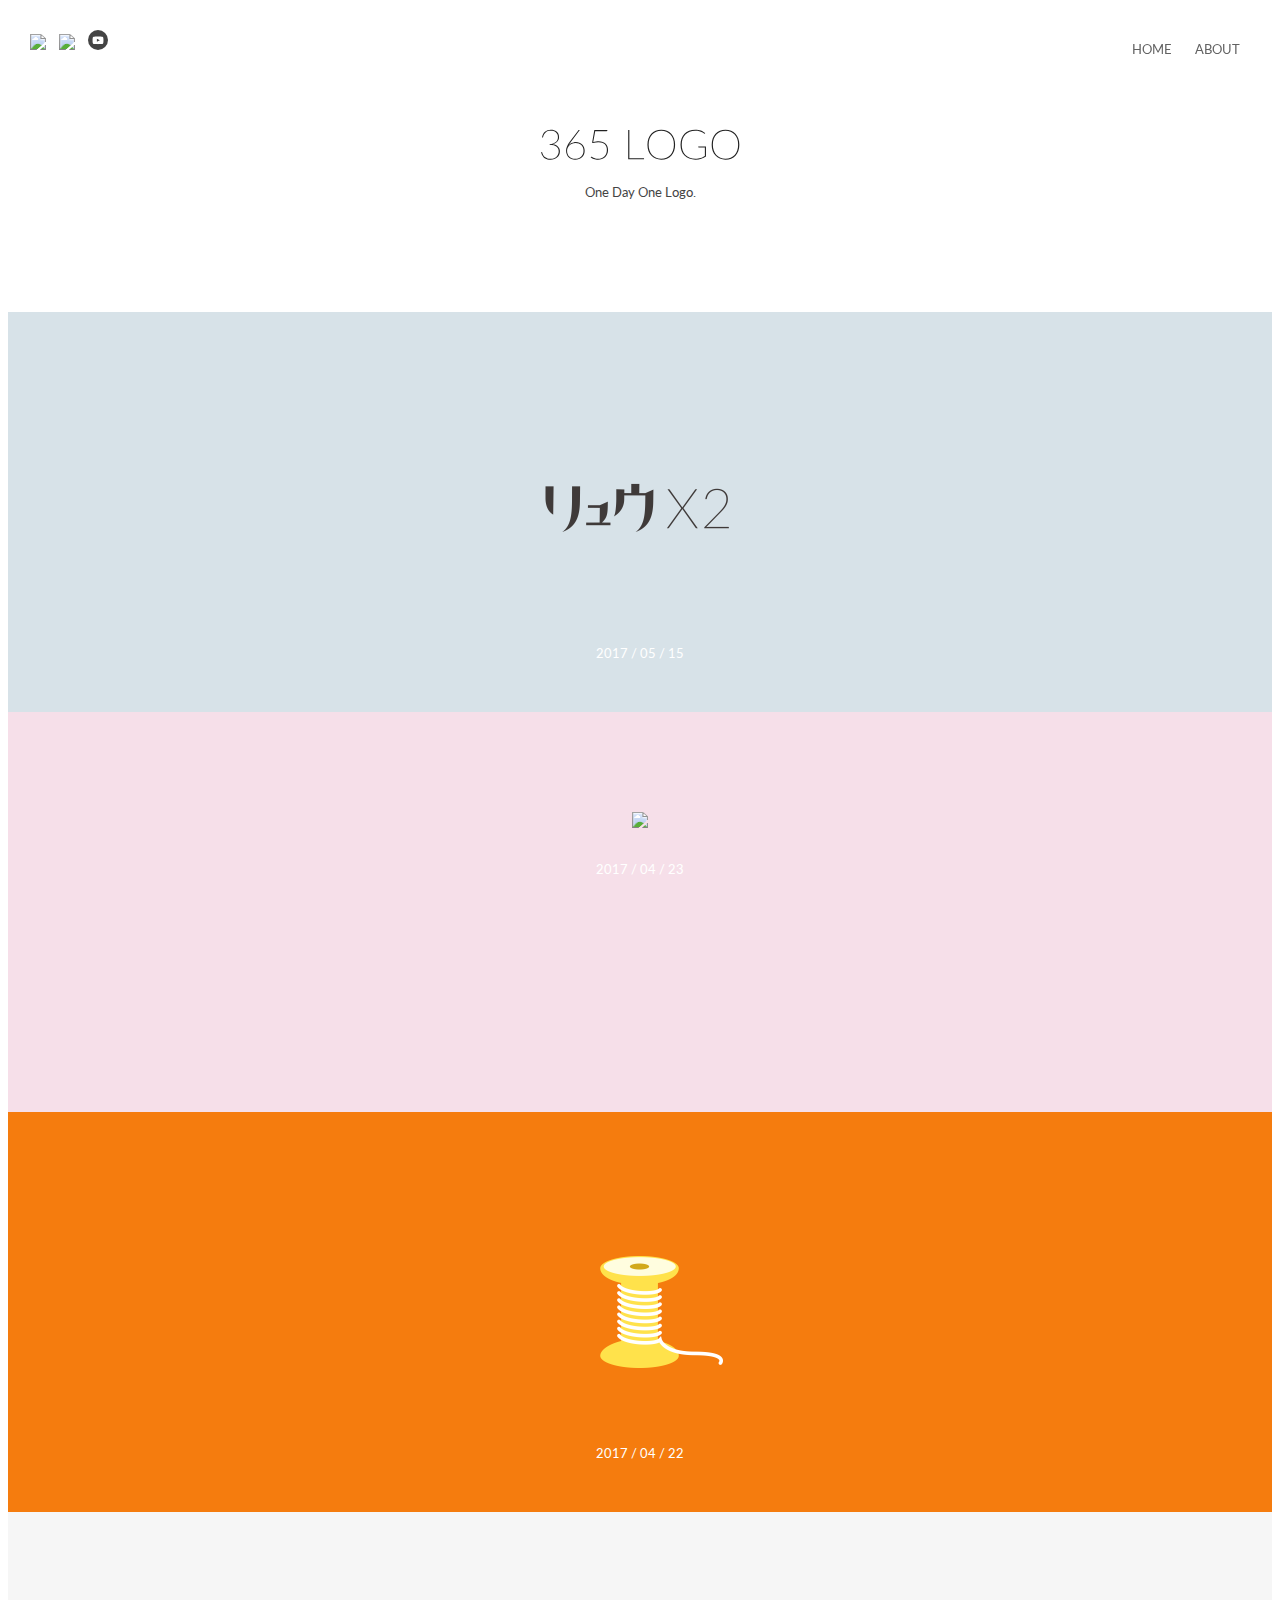
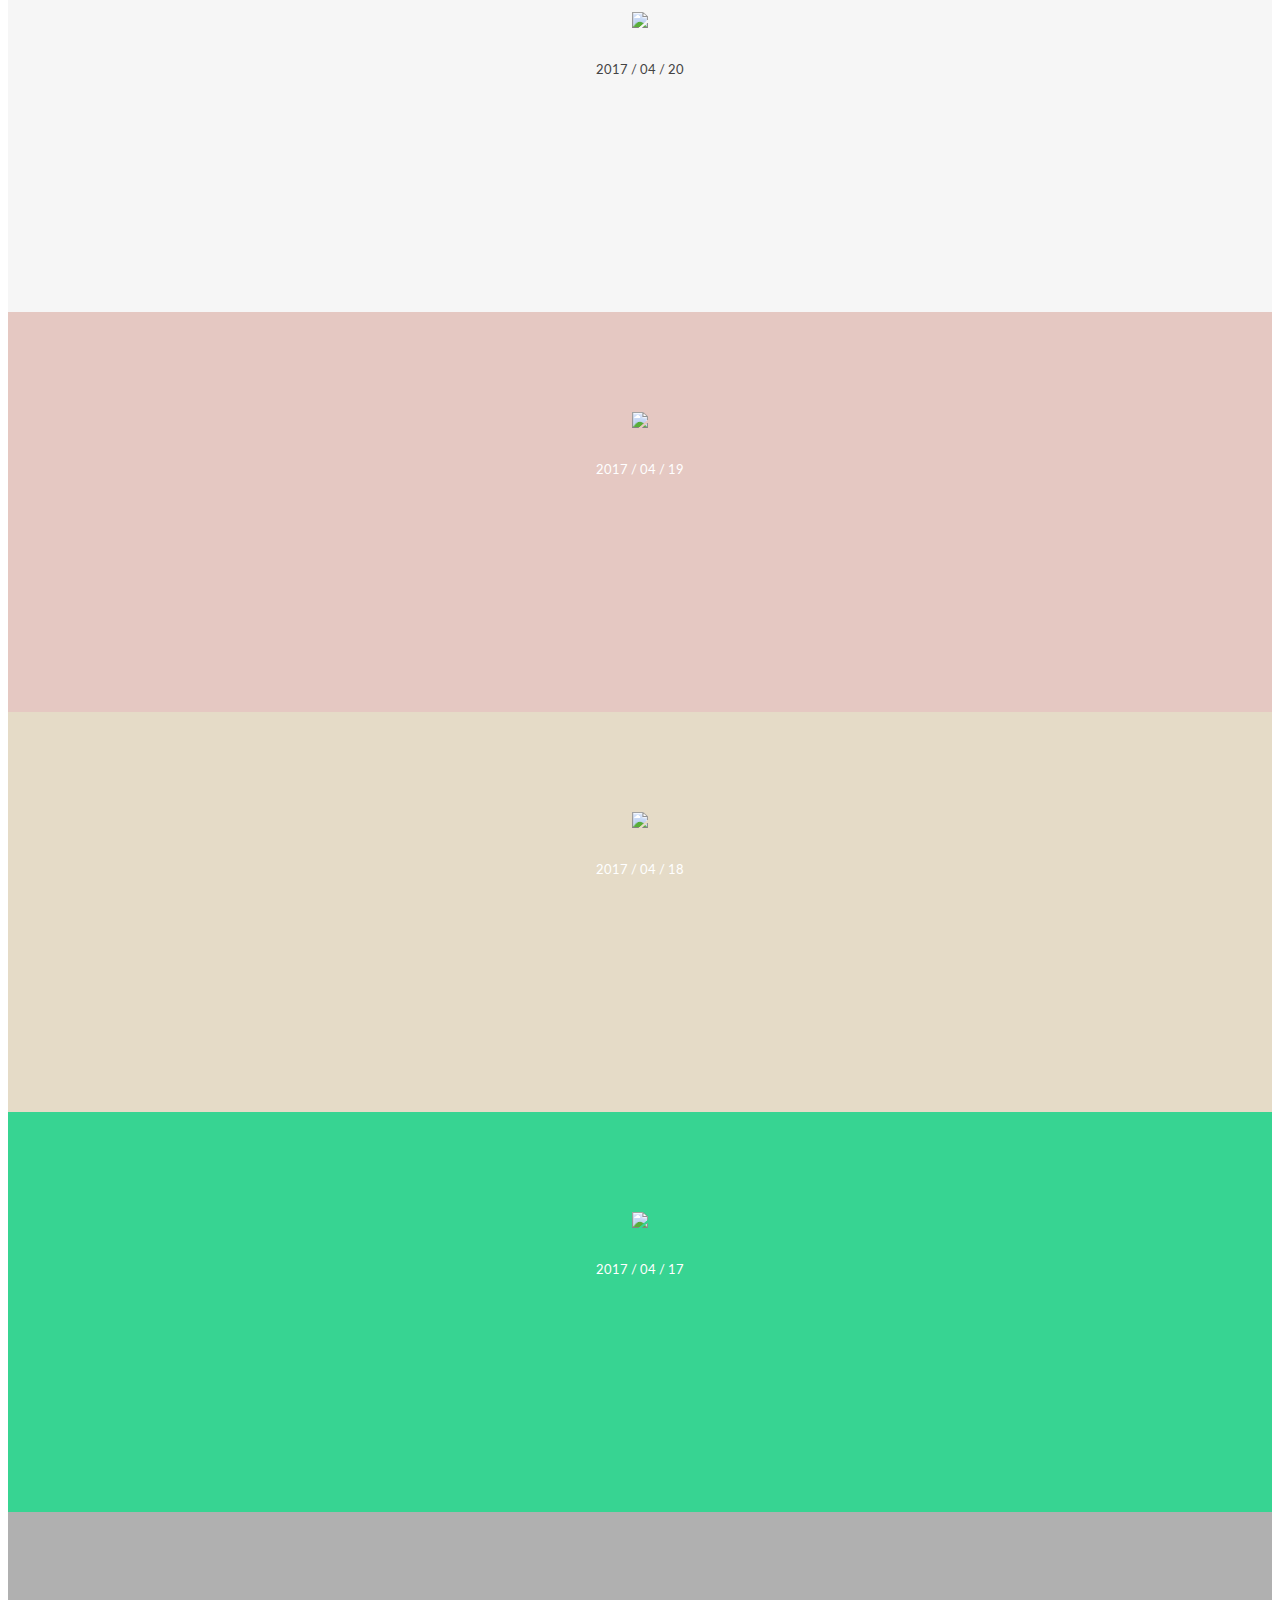
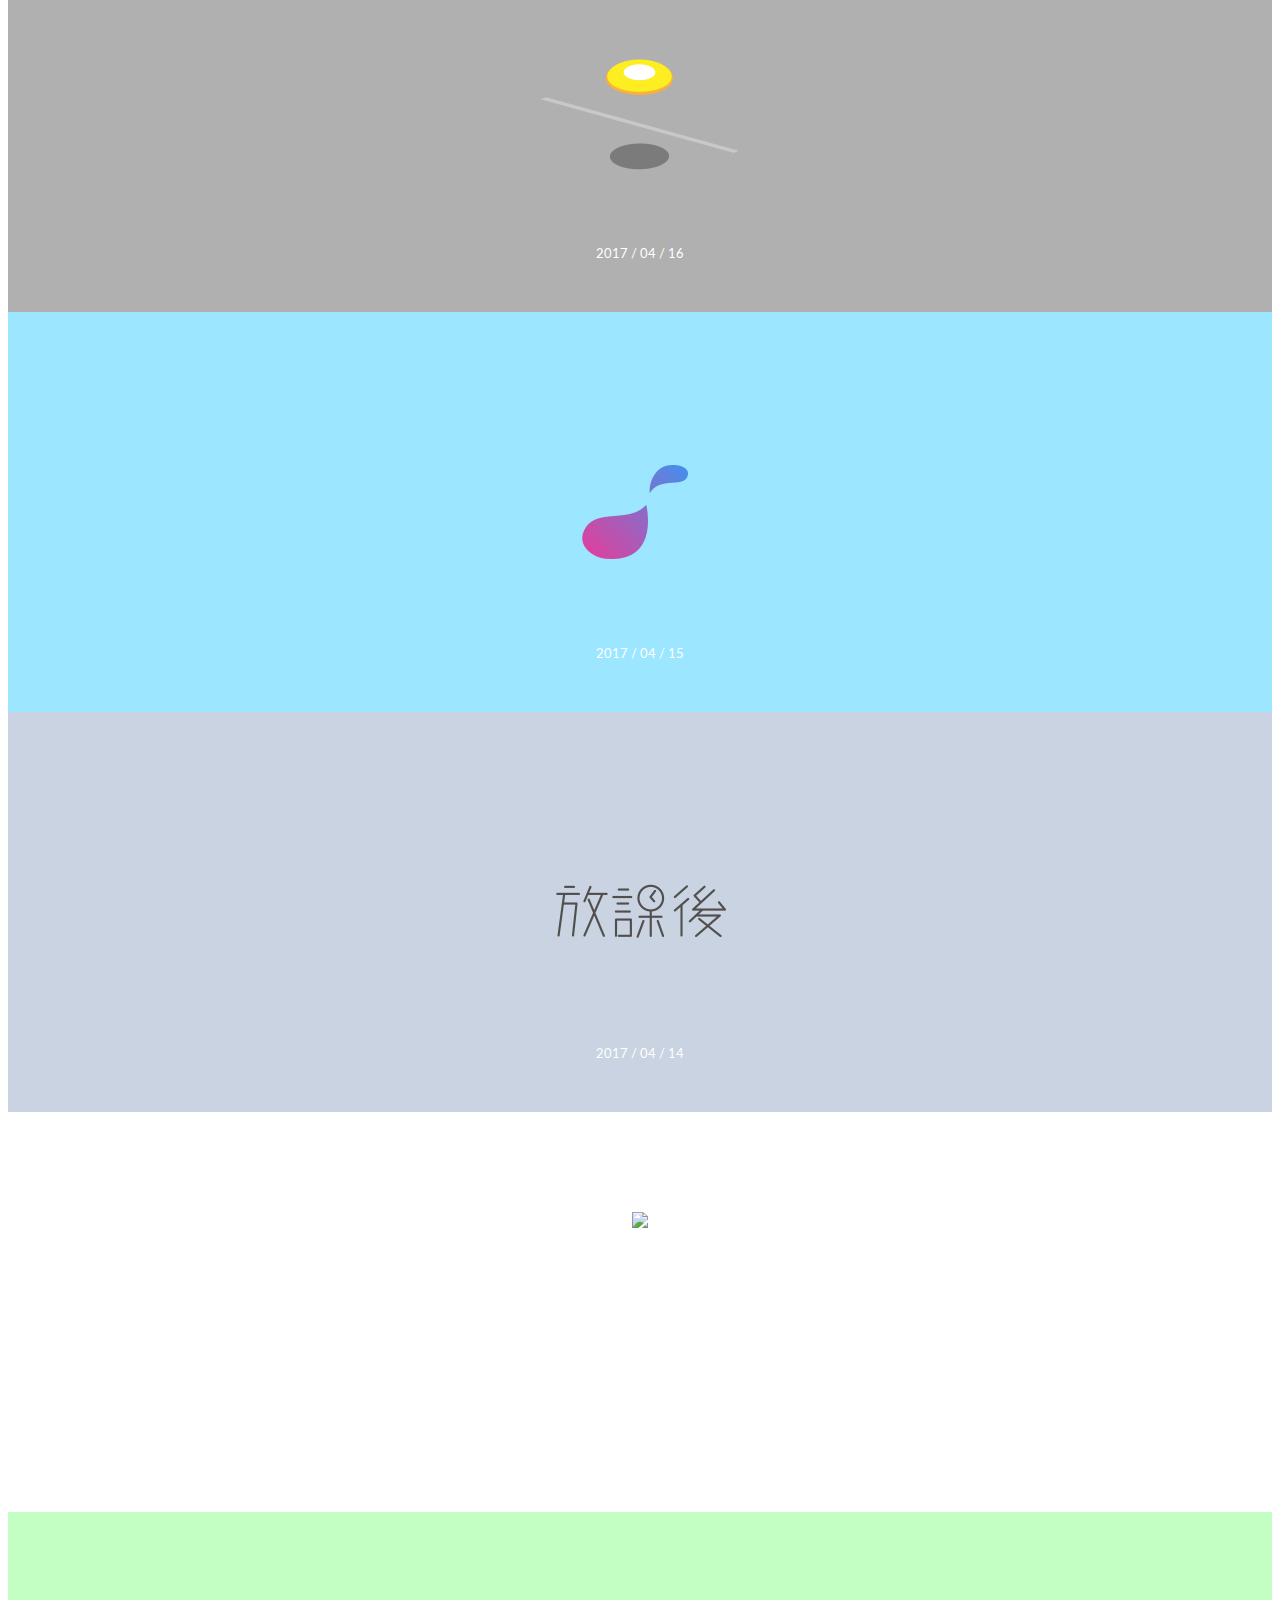
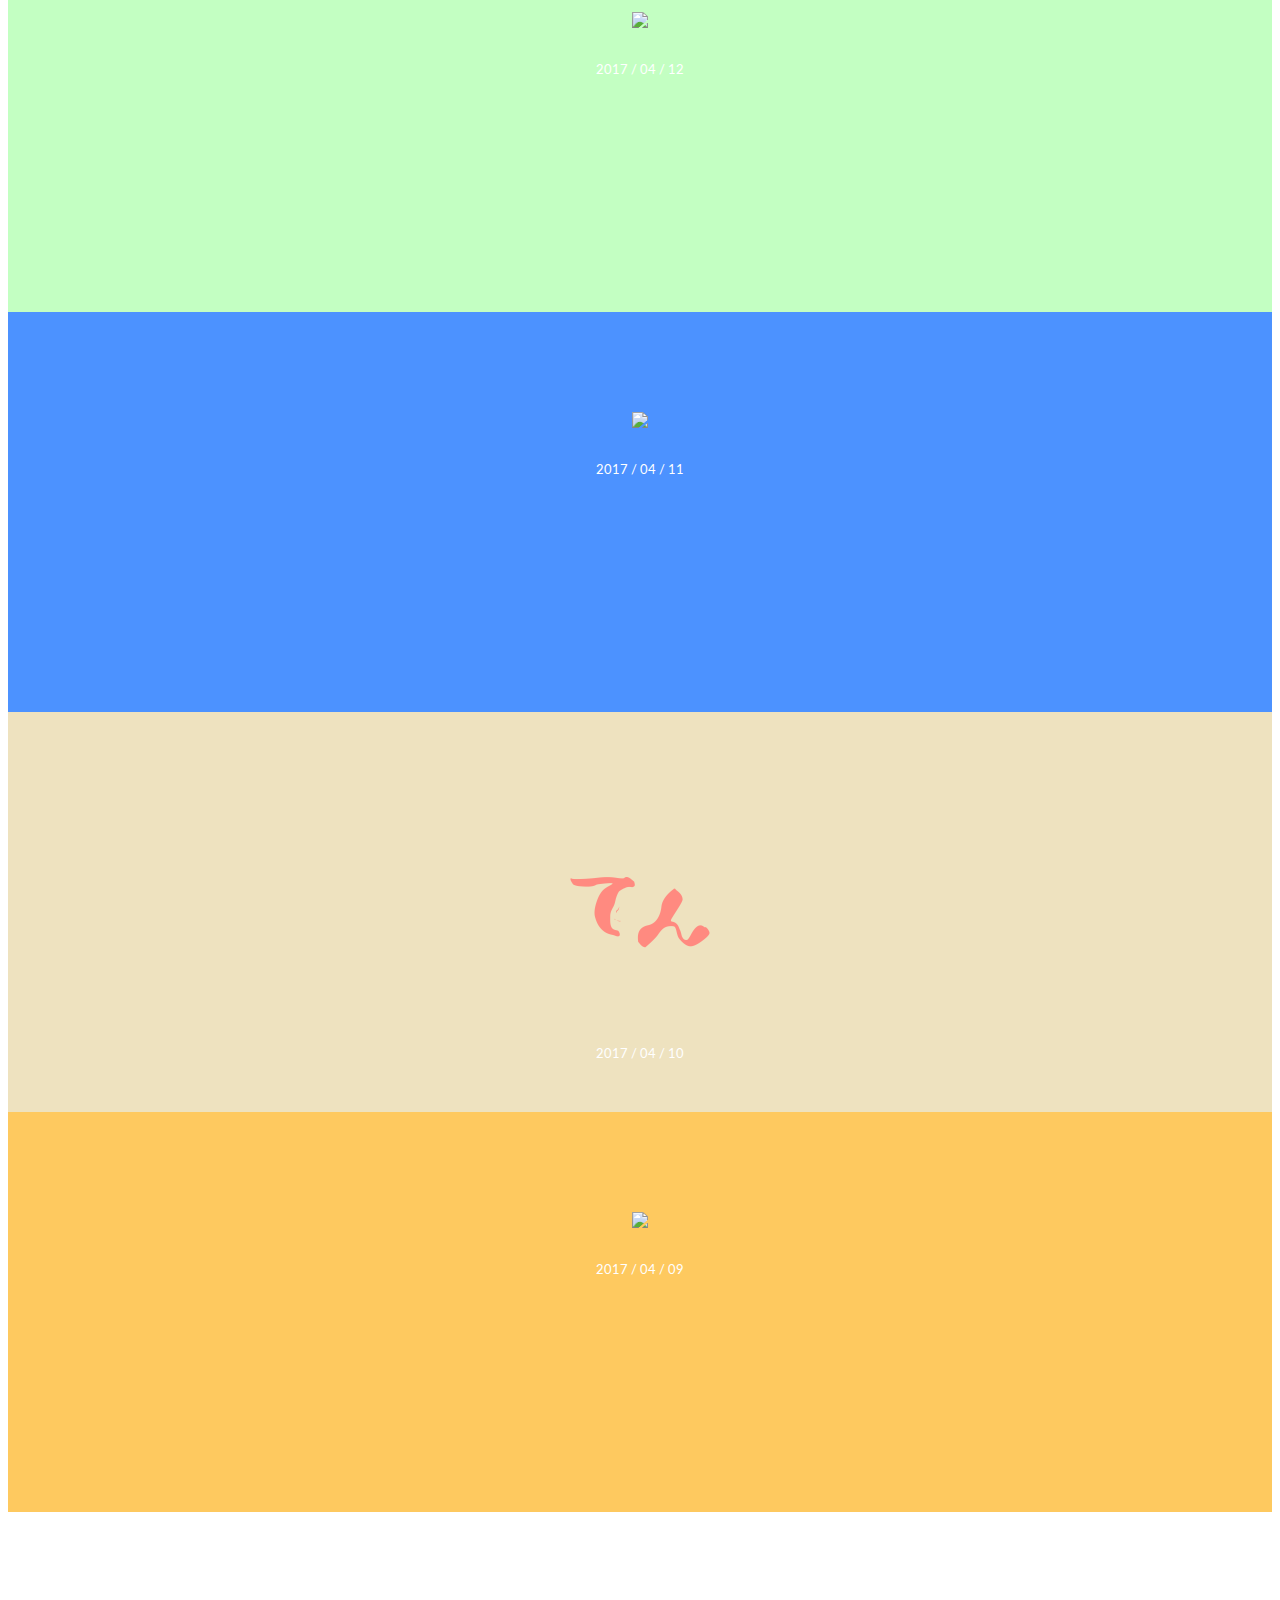
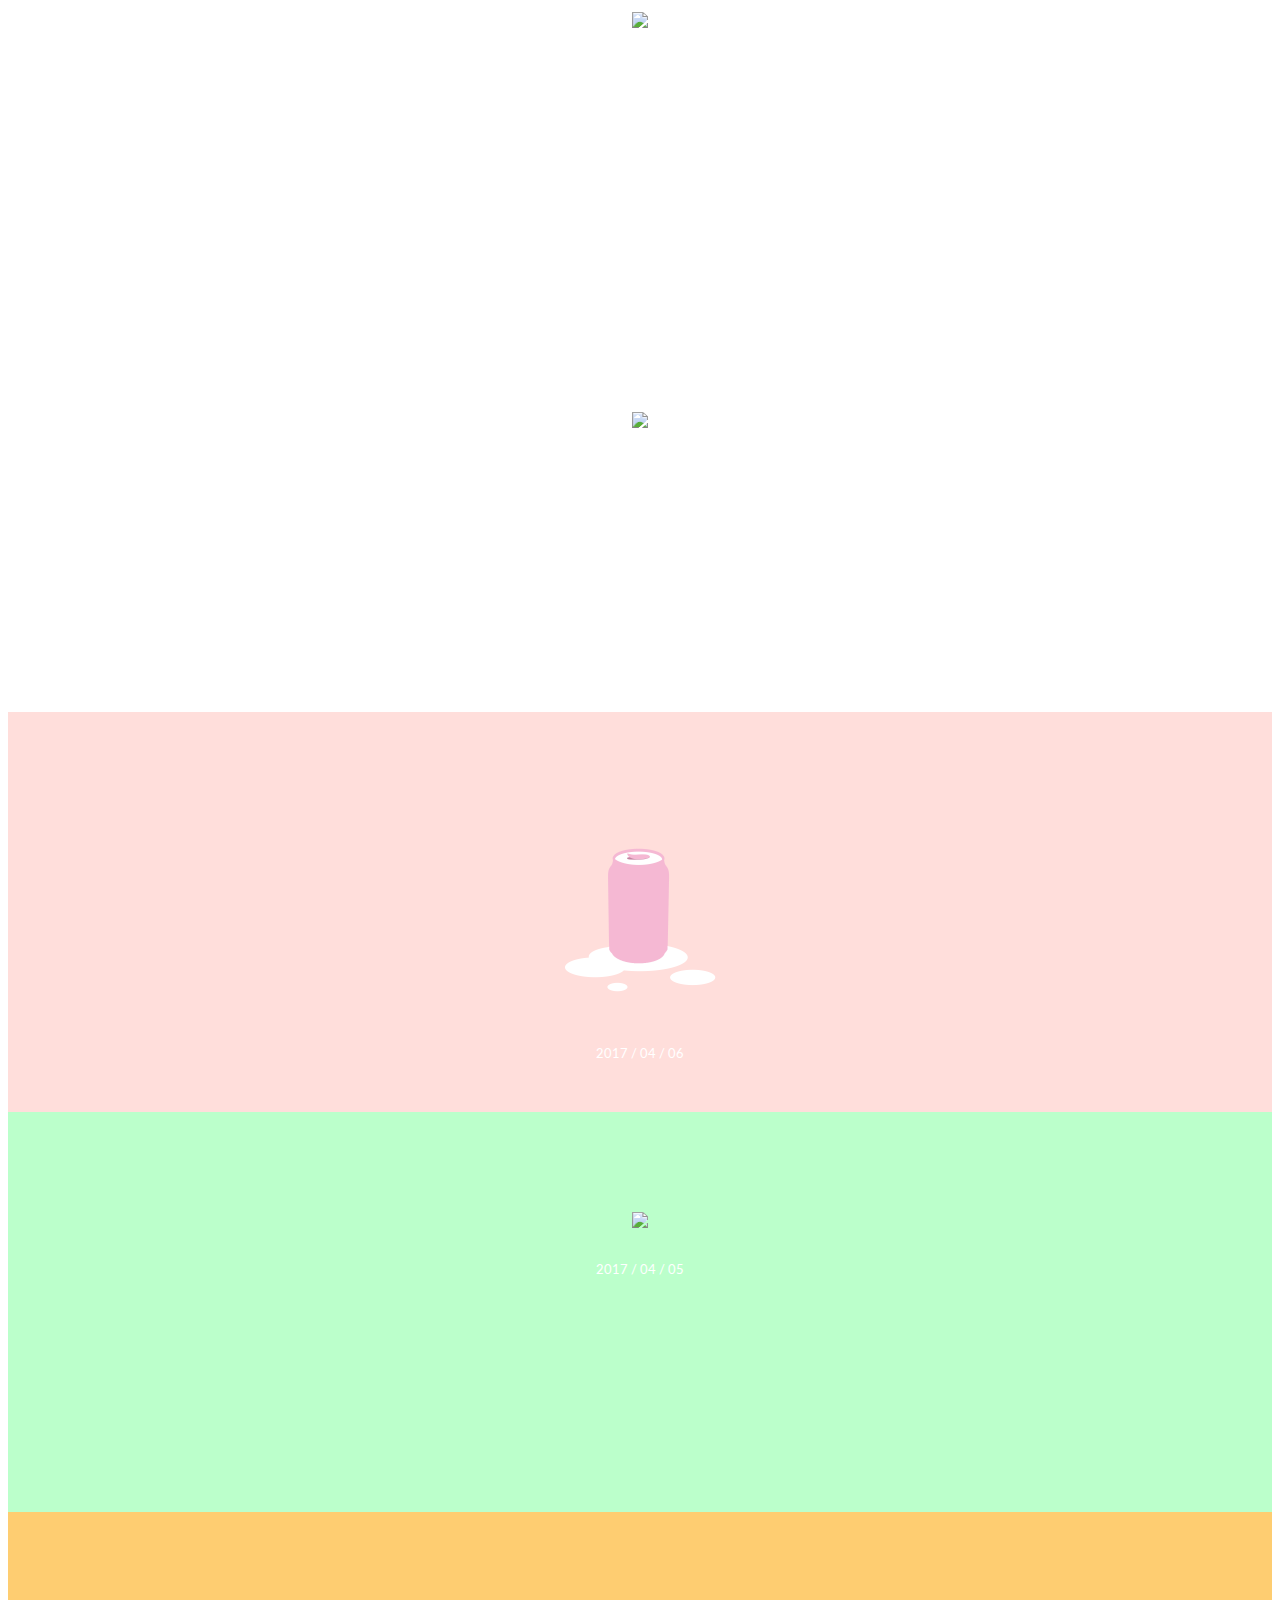
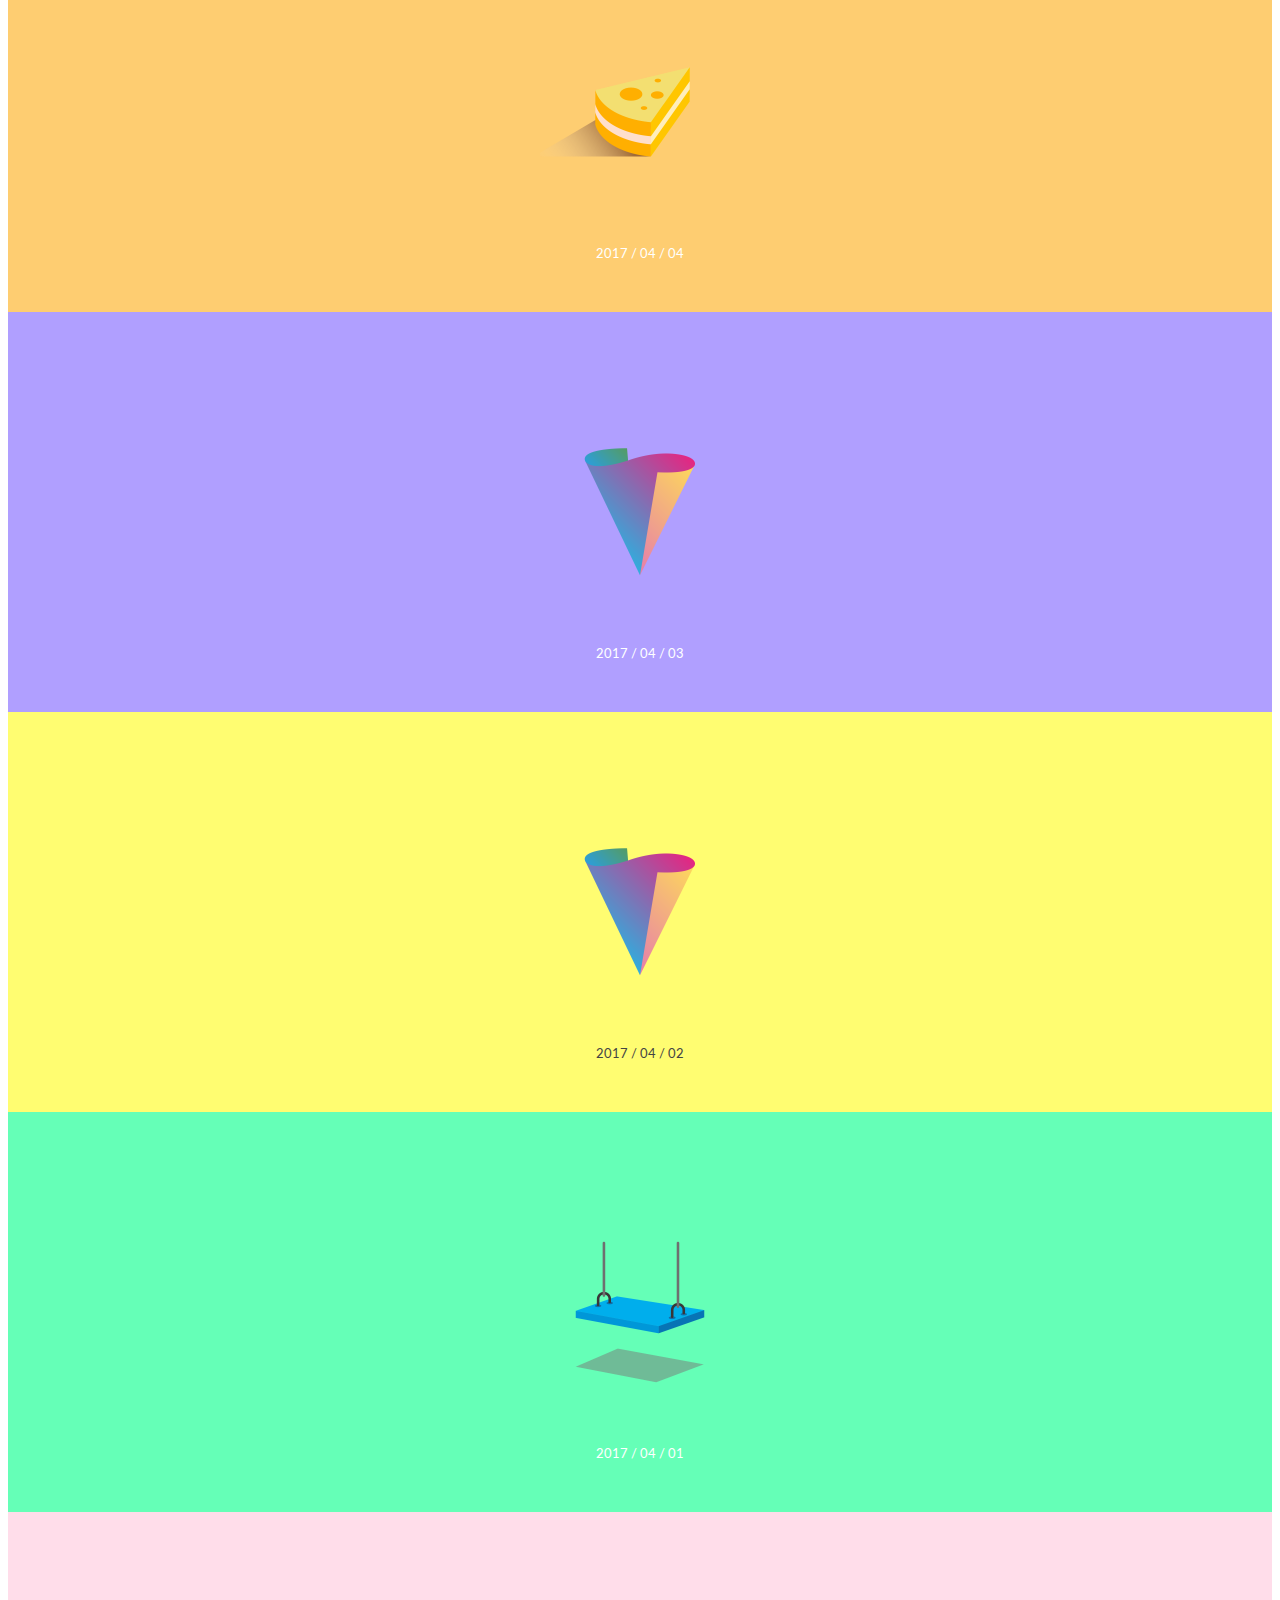
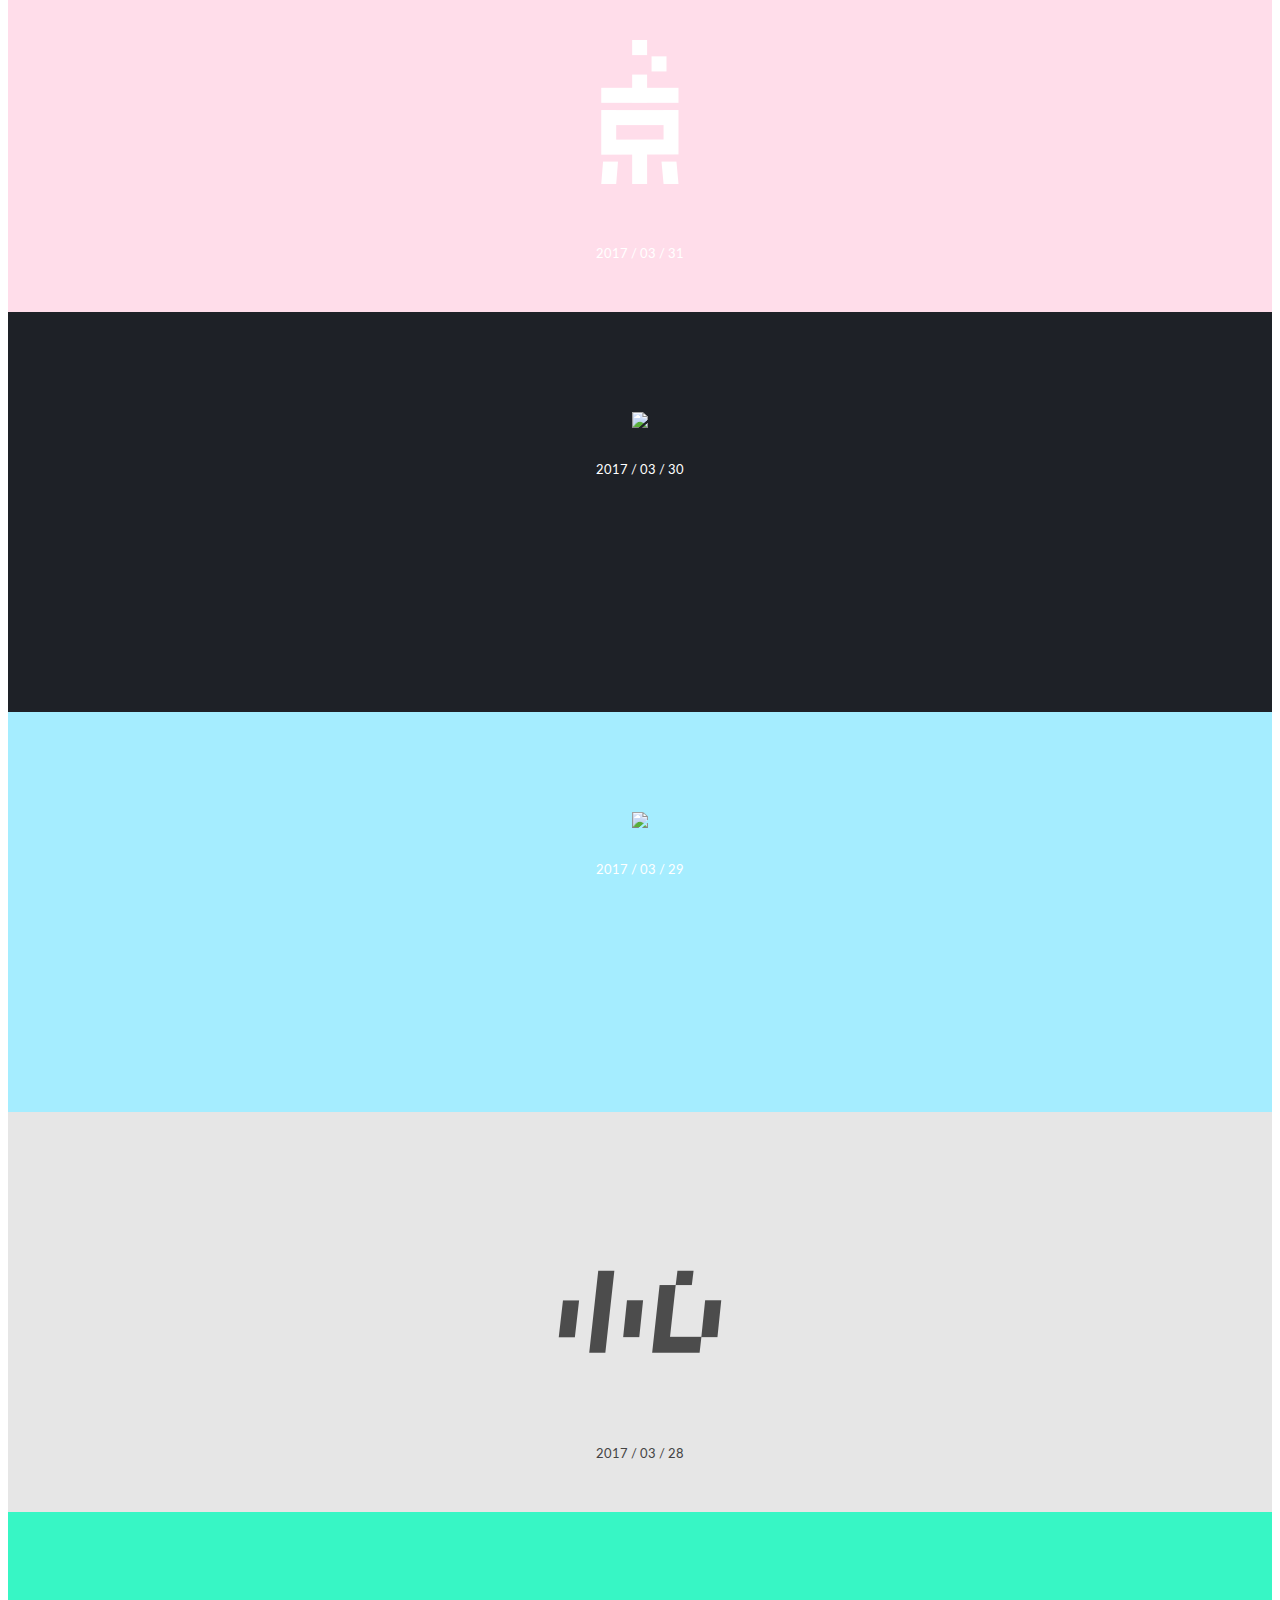
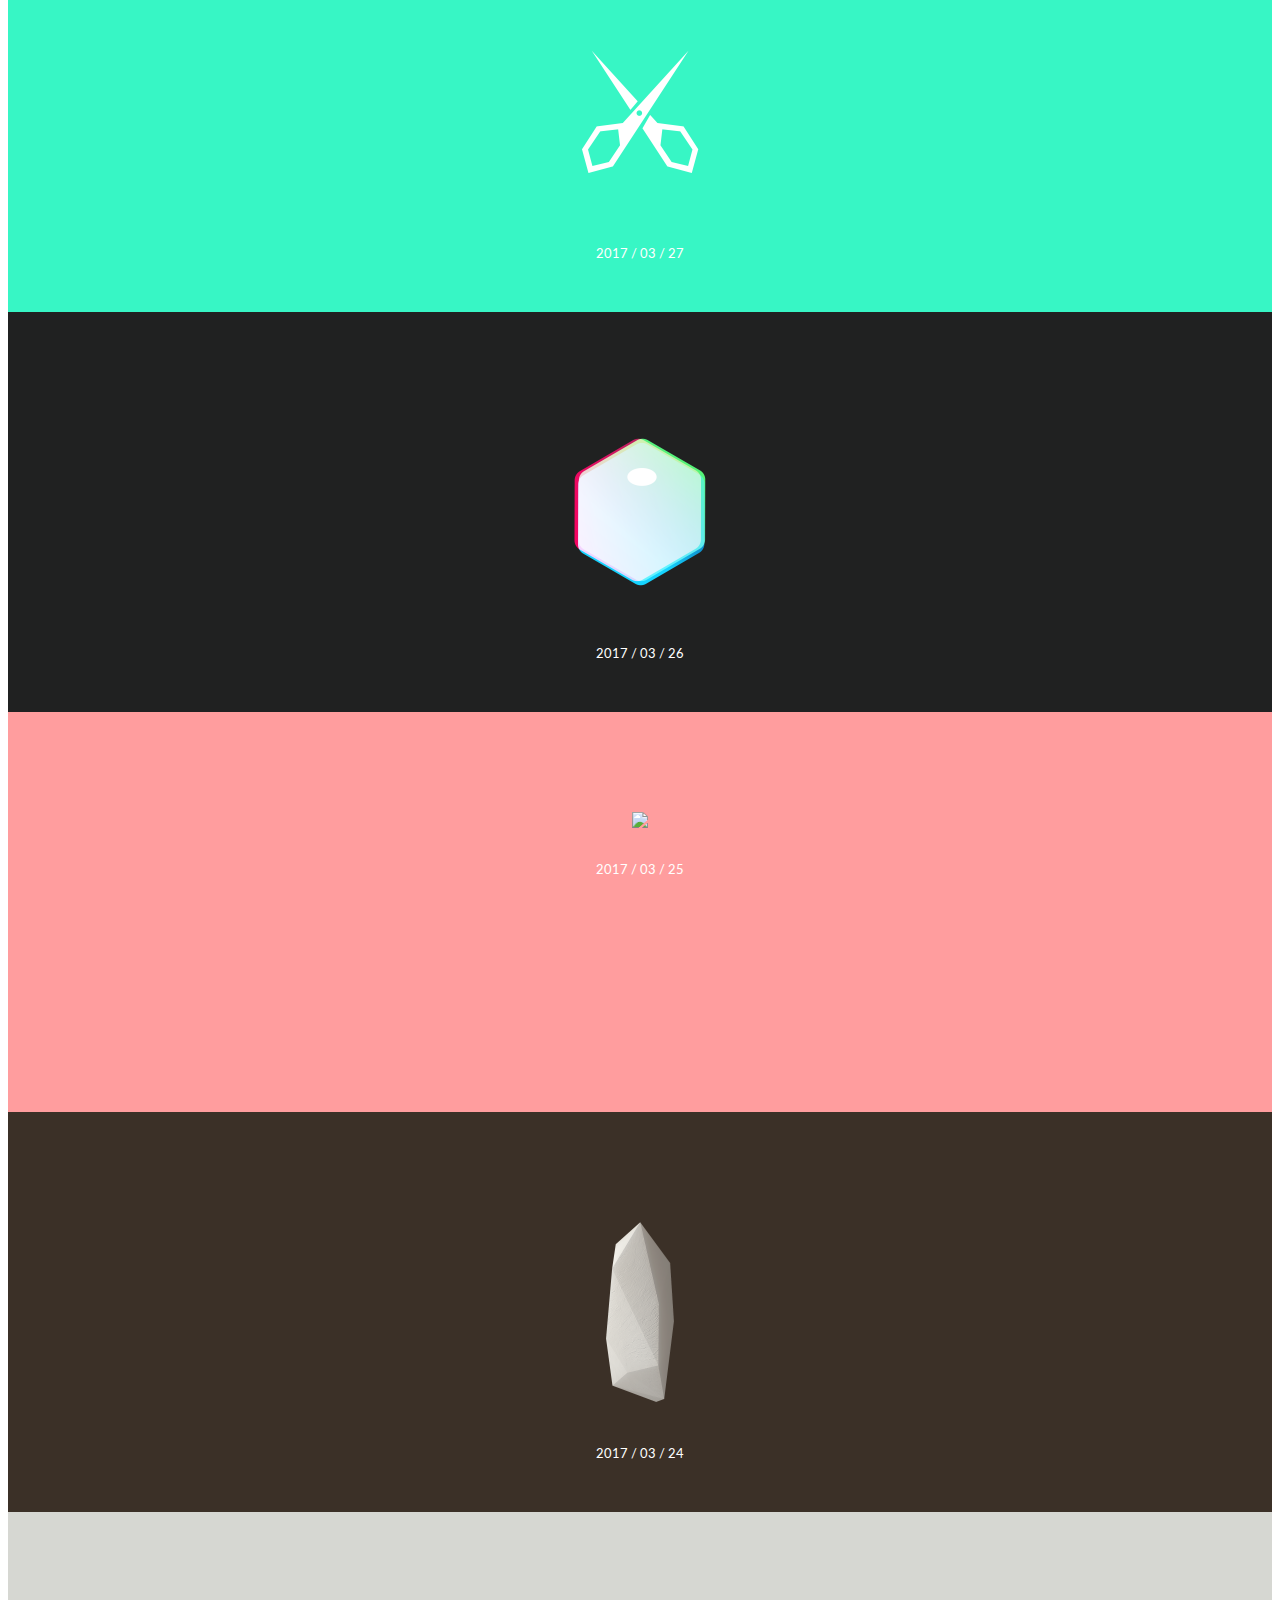
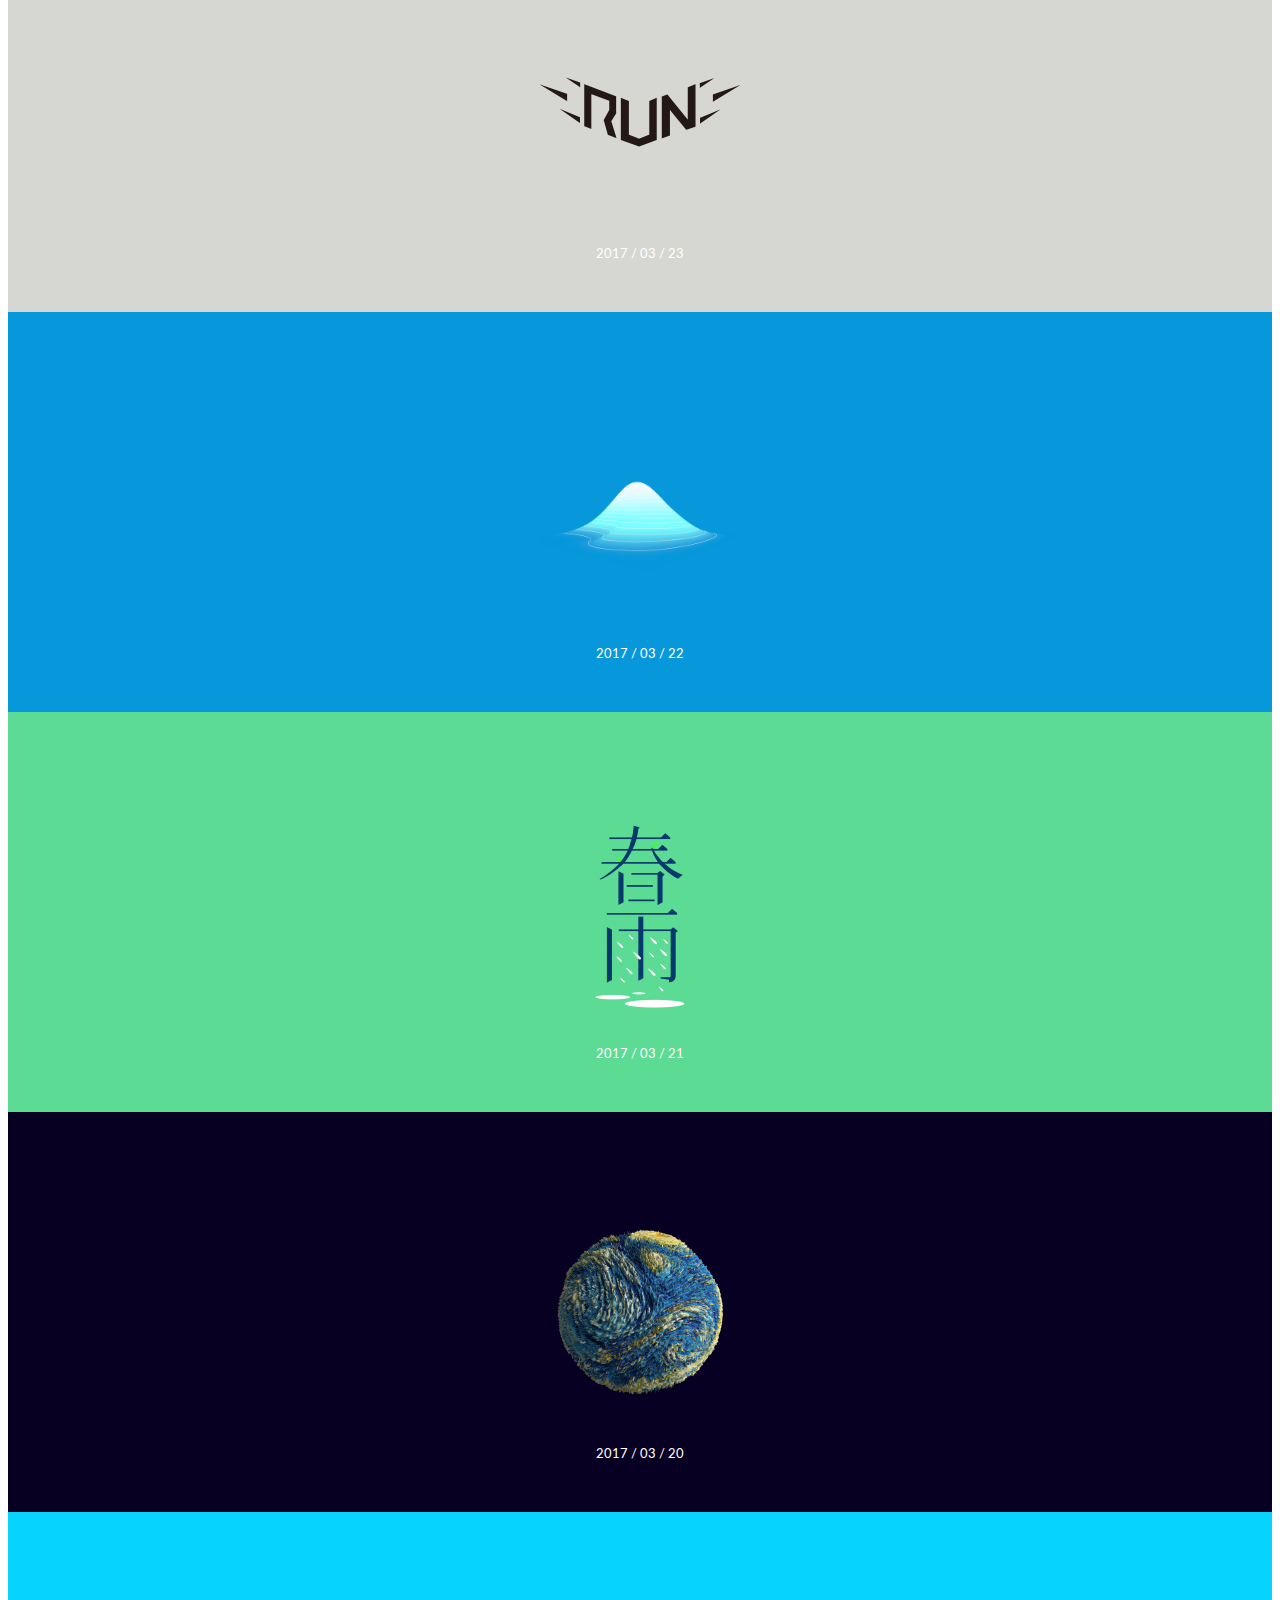
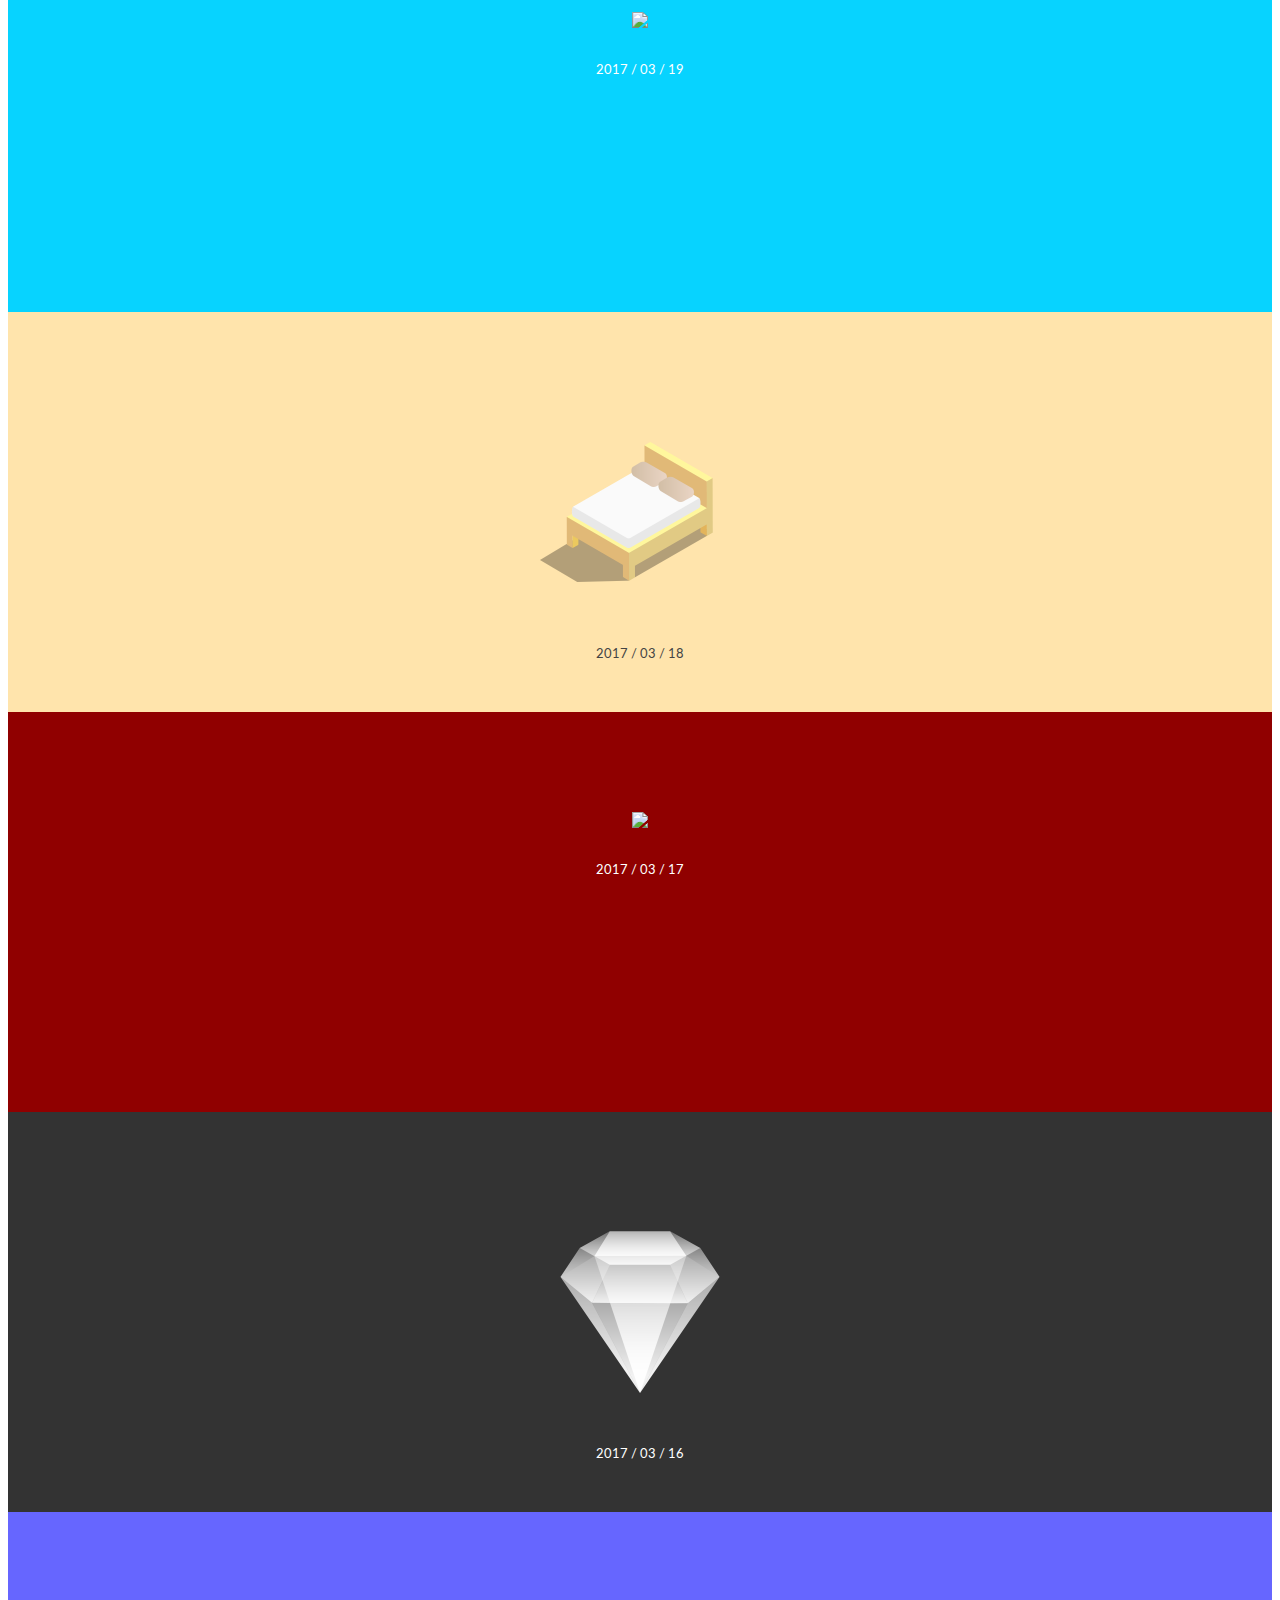
==== index.html @ 769ba9ba "up" ====
<!DOCTYPE html>
<html>
<head>
<meta charset="utf-8" />
<meta name="viewport" content="width=device-width,initial-scale=1">

<title>365 LOGO | Visual Diary</title>

<link rel="icon" type="image/png" href="images/favicon.png"></head>  <!--favicon-->

<link rel="stylesheet" href="css/reset.css" type="text/css" media="all" />
<link rel="stylesheet" href="css/style.css" type="text/css" media="all" />
<link href="https://fonts.googleapis.com/css?family=Lato:100,300,400,700" rel="stylesheet">
<link href="https://fonts.googleapis.com/css?family=Open+Sans|Roboto" rel="stylesheet">

<script type="text/javascript" src="js/jquery-1.8.3.min.js"></script>
<script type="text/javascript" src="js/jquery.easing.1.3.js"></script>

</head>


<body>
	<header>
		<!-- <div class="navbarlogo"><a href="https://onedesigngroup.github.io"><img src="images/onedesignlogo.svg"></a></div> -->
		<div class="navbarsns">
			<a href="https://www.instagram.com/imjanuary/"><img src="images/instagram.svg"></a>
			<a href="https://www.behance.net/imjanuary"><img src="images/behance.svg"></a>
			<a href="https://www.youtube.com/channel/UCZ6FfRkP4LUNhX_FEnOTnqg"><img src="images/youtube.svg"></a>
		</div>
		<ul>
			<a href="index.html"><li>HOME</li></a>
			<a href="about.html"><li>ABOUT</li></a>
		</ul>
	</header>
	<a href="#"><div id="pagetop"><img src="images/pagetop_icon.png"></div></a>
	<div id="home">
		<img src="images/logo.svg">
		<p>One Day One Logo.</p>
	</div>

	<div id="content">
		<!-- 5月 -->
		<div class="content" style="background-color: #D7E2E8"><img src="images/logo/0515.png"><p>2017 / 05 / 15</p></div>
		<!-- 4月 -->
		<div class="content" style="background-color: #F6DFE9"><img src="images/logo/0423.png"><p>2017 / 04 / 23</p></div>
		<div class="content" style="background-color: #F57C0E"><img src="images/logo/0422.png"><p>2017 / 04 / 22</p></div>
		<div class="content" style="background-color: #F6F6F6"><img src="images/logo/0420.png"><p style="color: #444444;">2017 / 04 / 20</p></div>
		<div class="content" style="background-color: #E5C8C2"><img src="images/logo/0419.png"><p>2017 / 04 / 19</p></div>
		<div class="content" style="background-color: #E5DBC7"><img src="images/logo/0418.png"><p>2017 / 04 / 18</p></div>
		<div class="content" style="background-color: #37D492"><img src="images/logo/0417.png"><p>2017 / 04 / 17</p></div>
		<div class="content" style="background-color: #B0B0B0"><img src="images/logo/0416.png"><p>2017 / 04 / 16</p></div>
		<div class="content" style="background-color: #9CE6FF"><img src="images/logo/0415.png"><p>2017 / 04 / 15</p></div>
		<div class="content" style="background-color: #C9D3E1"><img src="images/logo/0414.png"><p>2017 / 04 / 14</p></div>
		<div class="content" style="background-color: #ffffff"><img src="images/logo/0413.png"><p>2017 / 04 / 13</p></div>
		<div class="content" style="background-color: #C3FFC2"><img src="images/logo/0412.png"><p>2017 / 04 / 12</p></div><!-- 入園 -->
		<div class="content" style="background-color: #4C92FF"><img src="images/logo/0411.png"><p>2017 / 04 / 11</p></div>
		<div class="content" style="background-color: #EEE2BF"><img src="images/logo/0410.png"><p>2017 / 04 / 10</p></div>
		<div class="content" style="background-color: #FEC95F"><img src="images/logo/0409.png"><p>2017 / 04 / 09</p></div><!-- 食工房 -->
		<div class="content" style="background-color: #ffffff"><img src="images/logo/0408.png"><p>2017 / 04 / 08</p></div><!-- 残業＆送票 -->
		<div class="content" style="background-color: #ffffff"><img src="images/logo/0407.png"><p>2017 / 04 / 07</p></div><!-- 新人歓迎会 -->
		<div class="content" style="background-color: #FFDEDB"><img src="images/logo/0406.png"><p>2017 / 04 / 06</p></div>
		<div class="content" style="background-color: #BBFFCB"><img src="images/logo/0405.png"><p>2017 / 04 / 05</p></div>
		<div class="content" style="background-color: #FECD71"><img src="images/logo/0404.png"><p>2017 / 04 / 04</p></div>
		<div class="content" style="background-color: #B09FFF"><img src="images/logo/0403.png"><p>2017 / 04 / 03</p></div>
		<div class="content" style="background-color: #FFFD71"><img src="images/logo/0402.png"><p style="color: #444444;">2017 / 04 / 02</p></div>
		<div class="content" style="background-color: #65FFB7"><img src="images/logo/0401.png"><p>2017 / 04 / 01</p></div>
		<!-- 3月 -->
		<div class="content" style="background-color: #FFDDEA"><img src="images/logo/0331.png"><p>2017 / 03 / 31</p></div>
		<div class="content" style="background-color: #1E2127"><img src="images/logo/0330.png"><p>2017 / 03 / 30</p></div>
		<div class="content" style="background-color: #A5EDFF"><img src="images/logo/0329.png"><p>2017 / 03 / 29</p></div>
		<div class="content" style="background-color: #E6E6E6"><img src="images/logo/0328.png"><p style="color: #444444;">2017 / 03 / 28</p></div>
		<div class="content" style="background-color: #37F6C5"><img src="images/logo/0327.png"><p>2017 / 03 / 27</p></div>
		<div class="content" style="background-color: #202121"><img src="images/logo/0326.png"><p>2017 / 03 / 26</p></div>
		<div class="content" style="background-color: #FF9D9E"><img src="images/logo/0325.png"><p>2017 / 03 / 25</p></div>
		<div class="content" style="background-color: #3B3027"><img src="images/logo/0324.png"><p>2017 / 03 / 24</p></div>
		<div class="content" style="background-color: #D6D7D2"><img src="images/logo/0323.png"><p>2017 / 03 / 23</p></div>
		<div class="content" style="background-color: #0798dc"><img src="images/logo/0322.png"><p>2017 / 03 / 22</p></div>
		<div class="content" style="background-color: #5cdb95"><img src="images/logo/0321.png"><p>2017 / 03 / 21</p></div>
		<div class="content" style="background-color: #080023"><img src="images/logo/0320.png"><p>2017 / 03 / 20</p></div>
		<div class="content" style="background-color: #07D3FF"><img src="images/logo/0319.png"><p>2017 / 03 / 19</p></div>
		<div class="content" style="background-color: #FFE4AC"><img src="images/logo/0318.png"><p style="color: #444444;">2017 / 03 / 18</p></div>
		<div class="content" style="background-color: #900000"><img src="images/logo/0317.png"><p>2017 / 03 / 17</p></div>
		<div class="content" style="background-color: #333333"><img src="images/logo/0316.png"><p>2017 / 03 / 16</p></div>
		<div class="content" style="background-color: #6666FF"><img src="images/logo/0315.png"><p>2017 / 03 / 15</p></div>
		<div class="content" style="background-color: #F0F0F0"><img src="images/logo/0314.png"><p style="color: #444444;">2017 / 03 / 14</p></div>
	</div>

	<footer>
		<h2>Thank you for watching!<br>if you interested in working together.Please <a href="mailto:liujia4876@gmail.com">contact me</a>.</h2>
		<a href="mailto:liujia4876@gmail.com"><p>liujia4876@gmail.com</p></a>
		<div class="">
			<a href="https://www.facebook.com/profile.php?id=100004861325904&fref=ts"><img src="images/facebook.svg"></a>
			<a href="https://www.instagram.com/imjanuary/"><img src="images/instagram.svg"></a>
			<a href="https://www.behance.net/imjanuary"><img src="images/behance.svg"></a>
		</div>
		<a href="http://onedesigngroup.github.io"><p>© ONE DESIGN GROUP | All Rights Reserved.</p></a>
	</footer>


<script>
$(function(){ //pagetop
     // 「ページトップへ」の要素を隠す
    $('#pagetop').hide();
    // スクロールした場合
    $(window).scroll(function(){
        // スクロール位置が100を超えた場合
        if ($(this).scrollTop() > 600) {
            // 「ページトップへ」をフェードイン
            $('#pagetop').fadeIn(1000);
        }
        // スクロール位置が100以下の場合
        else {
            // 「ページトップへ」をフェードアウト
            $('#pagetop').fadeOut(1000);
        }
    });
    // 「ページトップへ」をクリックした場合
    $('#pagetop').click(function(){
        // ページトップにスクロール
        $('html,body').animate({scrollTop: 0}, 1000,'easeOutCubic');
        return false;
    });
});

$(function(){ //position scroll
   // #で始まるアンカーをクリックした場合に処理
   $('a[href^=#]').click(function() {
      // スクロールの速度
      var speed = 500; // ミリ秒
      // アンカーの値取得
      var href= $(this).attr("href");
      // 移動先を取得
      var target = $(href == "#" || href == "" ? 'html' : href);
      // 移動先を数値で取得
      var position = target.offset().top;
      // スムーススクロール
      $('body,html').animate({scrollTop:position}, 1000, 'easeOutCubic');
      return false;
   });
});
</script>	

</body>
</html>
---- css/style.css ----
@charset "utf-8";
/* CSS Document */

* {
  -webkit-box-sizing: border-box;
     -moz-box-sizing: border-box;
          box-sizing: border-box;
}

a:link {
	text-decoration: none;
}
a:visited {
	text-decoration: none;
}
a:hover {
	text-decoration: none;
}
a:active {
	text-decoration: none;
}
a {
	color: rgba(98,98,98,1);	
	transition: opacity, 0.5s;
}

a:hover {
	opacity: 0.5;
}

img {
    max-width: 100%;
    height: auto;
    border: none;
}

div {
	display: block;
	text-align: center;
	margin: auto;	
}
html {
	height: 100%;
}

body {
	height: 100%;
	background: #fff;
	font-size: small;
	font-family: 'Lato', 'Open Sans', 'Roboto',sans-serif, Helvetica, Arial, "ヒラギノ角ゴ Pro W3", "Hiragino Kaku Gothic Pro", "メイリオ", "Meiryo", verdana, "Osaka", "ＭＳ Ｐゴシック", "MS PGothic";
	line-height: 100%;
}

/* basic style start*/
.clearfix {
  overflow: auto;
}

.left {
	float: left;
}

.right {
	float: right;
}

.inline {
	display: inline-block;
}

.block {
	display: block;
}


.mb20 {
	margin-bottom: 20px;
}


.mb30 {
	margin-bottom: 30px;
}

.mb50 {
	margin-bottom: 50px;
}

.mb100 {
	margin-bottom: 100px;
}


.mt20 {
	margin-top: 20px;
}


.mt30 {
	margin-top: 30px;
}

.mt50 {
	margin-top: 50px;
}

.mt100 {
	margin-top: 100px;
}

.mr0 {
  margin-right: 0px;
}

.ml0 {
  margin-left: 0px;
}

.pdg20 {
  padding:20px; 
}
/* basic style end*/

/*header section start*/
header {
	position: fixed;
	top: 0px;
	background-color: #fff;
	width: 100%;
	display: inline-block;
	height: 80px;
	z-index: 999;
}

header ul {
	position: fixed;
	right: 30px;
	padding-top: 30px;
}

header li {
	display: inline;
	padding: 10px;
}

header img {
	width: 20px;
	margin-right: 10px;
}

.navbarlogo {
	position: fixed;
	left: 30px;
	margin-top: 20px;
	width: 150px;

}

.navbarsns {
	position: fixed;
	left: 30px;
	margin-top: 30px;
}

@media screen and ( max-width:479px )
{

	header {
		position: fixed;
		top: 0px;
		background-color: #fff;
		width: 100%;
		display: inline-block;
		height: 100px;
		z-index: 999;
	}

	header ul {
		position: fixed;
		right: 10px;
		padding-top: 45px;
	}

	header li {
		display: inline;
		padding: 10px;
	}

	header img {
		width: 30px;
		margin-right: 20px;
	}

	.navbarlogo {
		position: fixed;
		left: 20px;
		margin-top: 35px;
		width: 140px;
	}

	.navbarsns {
	position: fixed;
	left: 30px;
	margin-top: 35px;
}
}
/*header section end*/

/*footer section start*/
footer {
	background-color: #E6E6E6;
	border-style: solid;
	border-width: 1px;
	border-color: #DCDCDC;
	text-align: center;
	width: 100%;
	padding-top: 40px;
}

footer img {
	width: 24px;
	margin: 0px 5px;
}


footer p {
	margin: 40px 0px;
	color: #4C4C4C;
}
footer h2 {
	font-size: 30px;
	font-weight: 100;
	line-height: 40px;
	color: #7F7F7F;
}

@media screen and ( max-width:479px )
{
	footer img {
		width: 36px;
		margin: 0px 10px;
	}
	
	footer p {
		margin: 50px 0px;
		color: #4C4C4C;
	}

	footer h2 {
		padding: 0px 10px; 
		font-size: 40px;
		font-weight: 300;
		line-height: 50px;
		color: #7F7F7F;
	}
}
/*footer section end*/


/*body section start*/
#home {
	text-align: center;
	width: 100%;
	padding-top: 120px;
	padding-bottom: 50px;
}

#home img {
	max-width: 200px; 
}


#home p {
	padding: 10px;
	color: #444444;
}

#content {
	text-align: center;
	display: inline-block;
	width: 100%;
	margin-top: 40px; 
}

#content div {
	width: 100%;
	height: 400px;
	padding-top: 100px;
}

#content img {
	max-width: 200px;
}

#content p {
	padding-top: 20px;
	color: #ffffff;
}

#pagetop {
    position: fixed;
    bottom: 20px;
    right: 20px;
    height: 40px;
    width: 40px;
    border-radius: 100px;
    opacity: 0.9;    
}

#about {
	font-size: 40px;
	font-weight: 100;
	padding-top: 120px;
	line-height: 40px;
}

#profile {
	margin: 80px auto;
}

#profile img {
	max-width: 350px;
}

#profile h2 {
	font-size: 40px;
	font-weight: 300;
	margin: 40px auto;
}

#profile p {
	font-size: 18px;
	font-weight: 100;
	margin: 40px auto;
}


/*Mobile*/

@media screen and ( max-width:479px )
{   
	#home {
		text-align: center;
		padding-top: 160px;
		padding-bottom: 60px;
	}
	#home img {
		max-width: 200px; 
	}

	#home div {
		padding: 10px;
		color: #444444;
	}

	#content {
		text-align: center;
		display: inline-block;
		width: 100%;
		margin-top: 30px; 
	}
	#content div {
		text-align: center;
		width: 100%;
		height: 370px;
		padding-top: 80px;
	}

	#content img {
		text-align: center;
		max-width: 180px;
	}

	#content p {
		padding-top: 10px;
		color: #ffffff;
	}

	#about {
	font-size: 40px;
	font-weight: 100;
	padding-top: 160px;
	line-height: 40px;
	}

	#profile {
		margin: 80px auto;
	}

	#profile img {
		max-width: 350px;
	}

	#profile h2 {
		font-size: 50px;
		font-weight: 300;
		margin: 40px auto;
	}

	#profile p {
		font-size: 20px;
		font-weight: 300;
		margin: 40px auto;
	}

	#pagetop {
    position: fixed;
    bottom: 10px;
    right: 10px;
    height: 40px;
    width: 40px;
    border-radius: 100px;
    opacity: 0.9;    
}


｝
/*body section end*/


/* end */
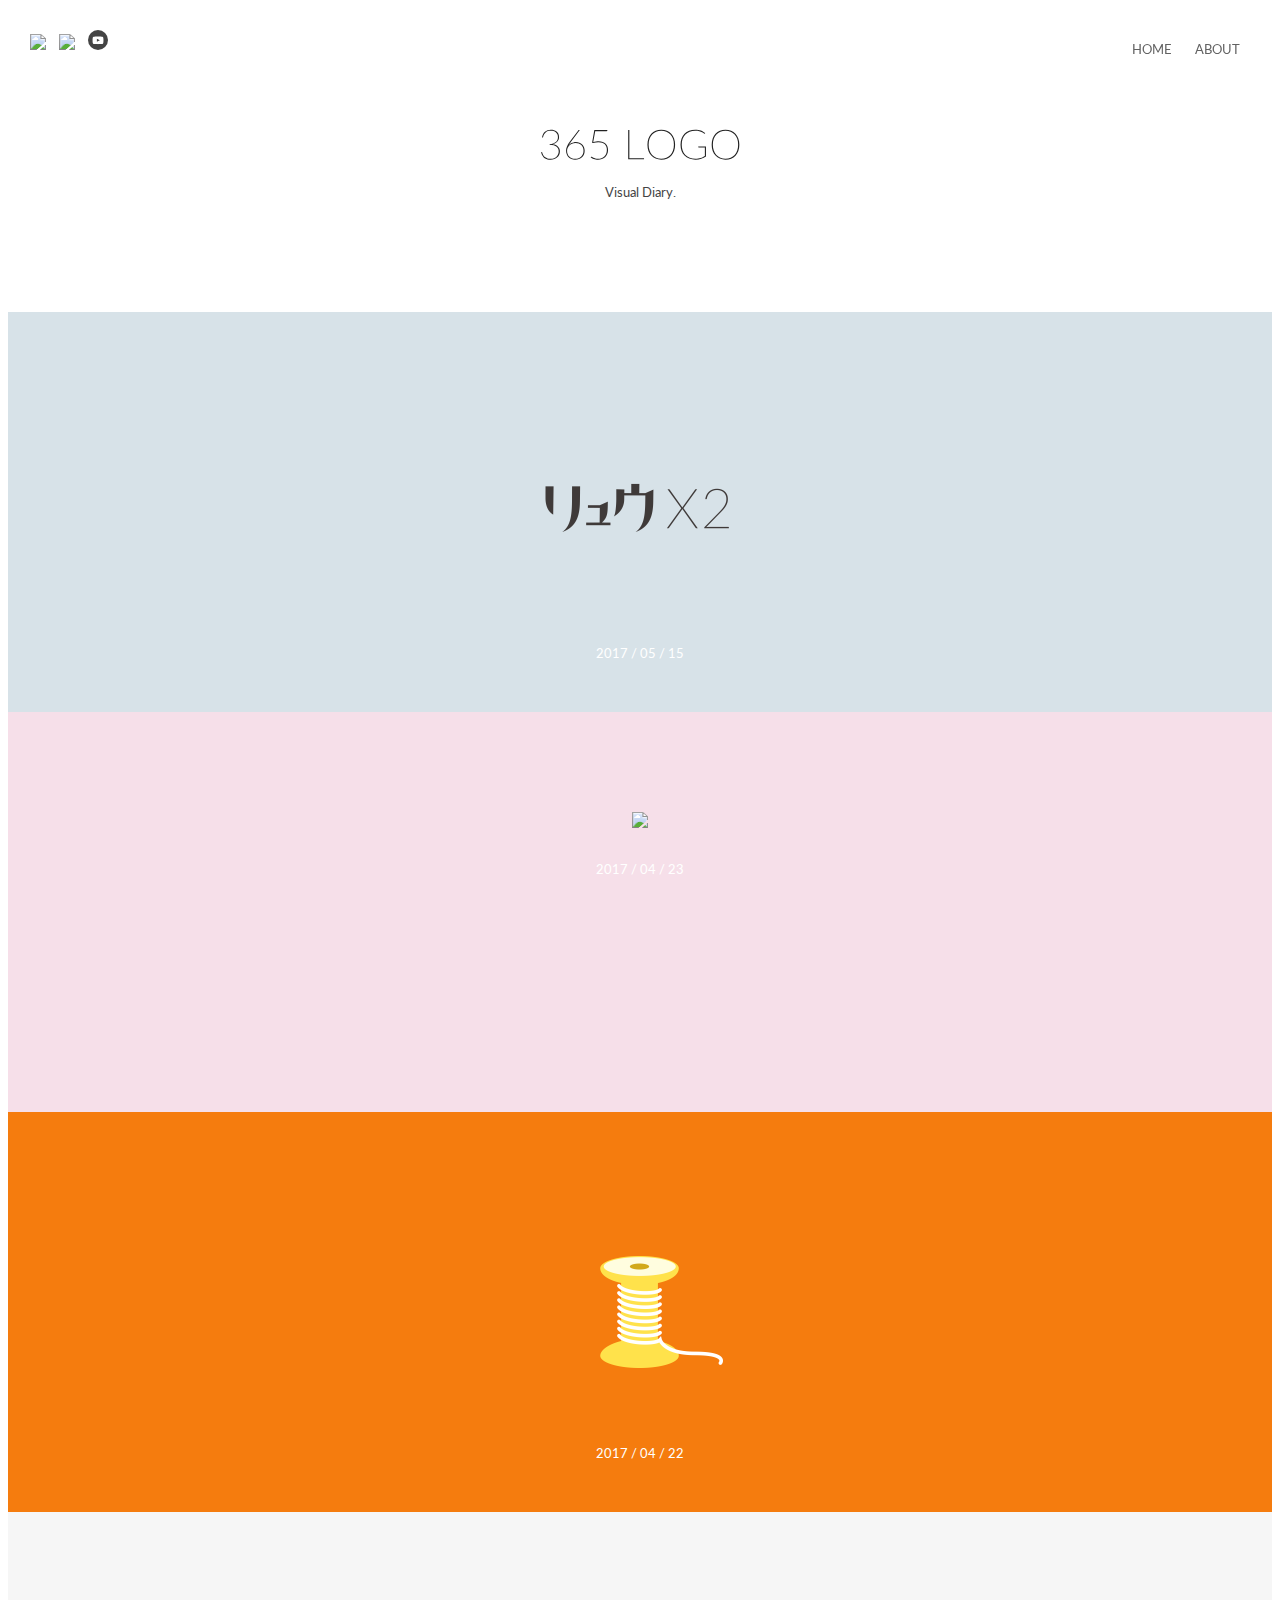
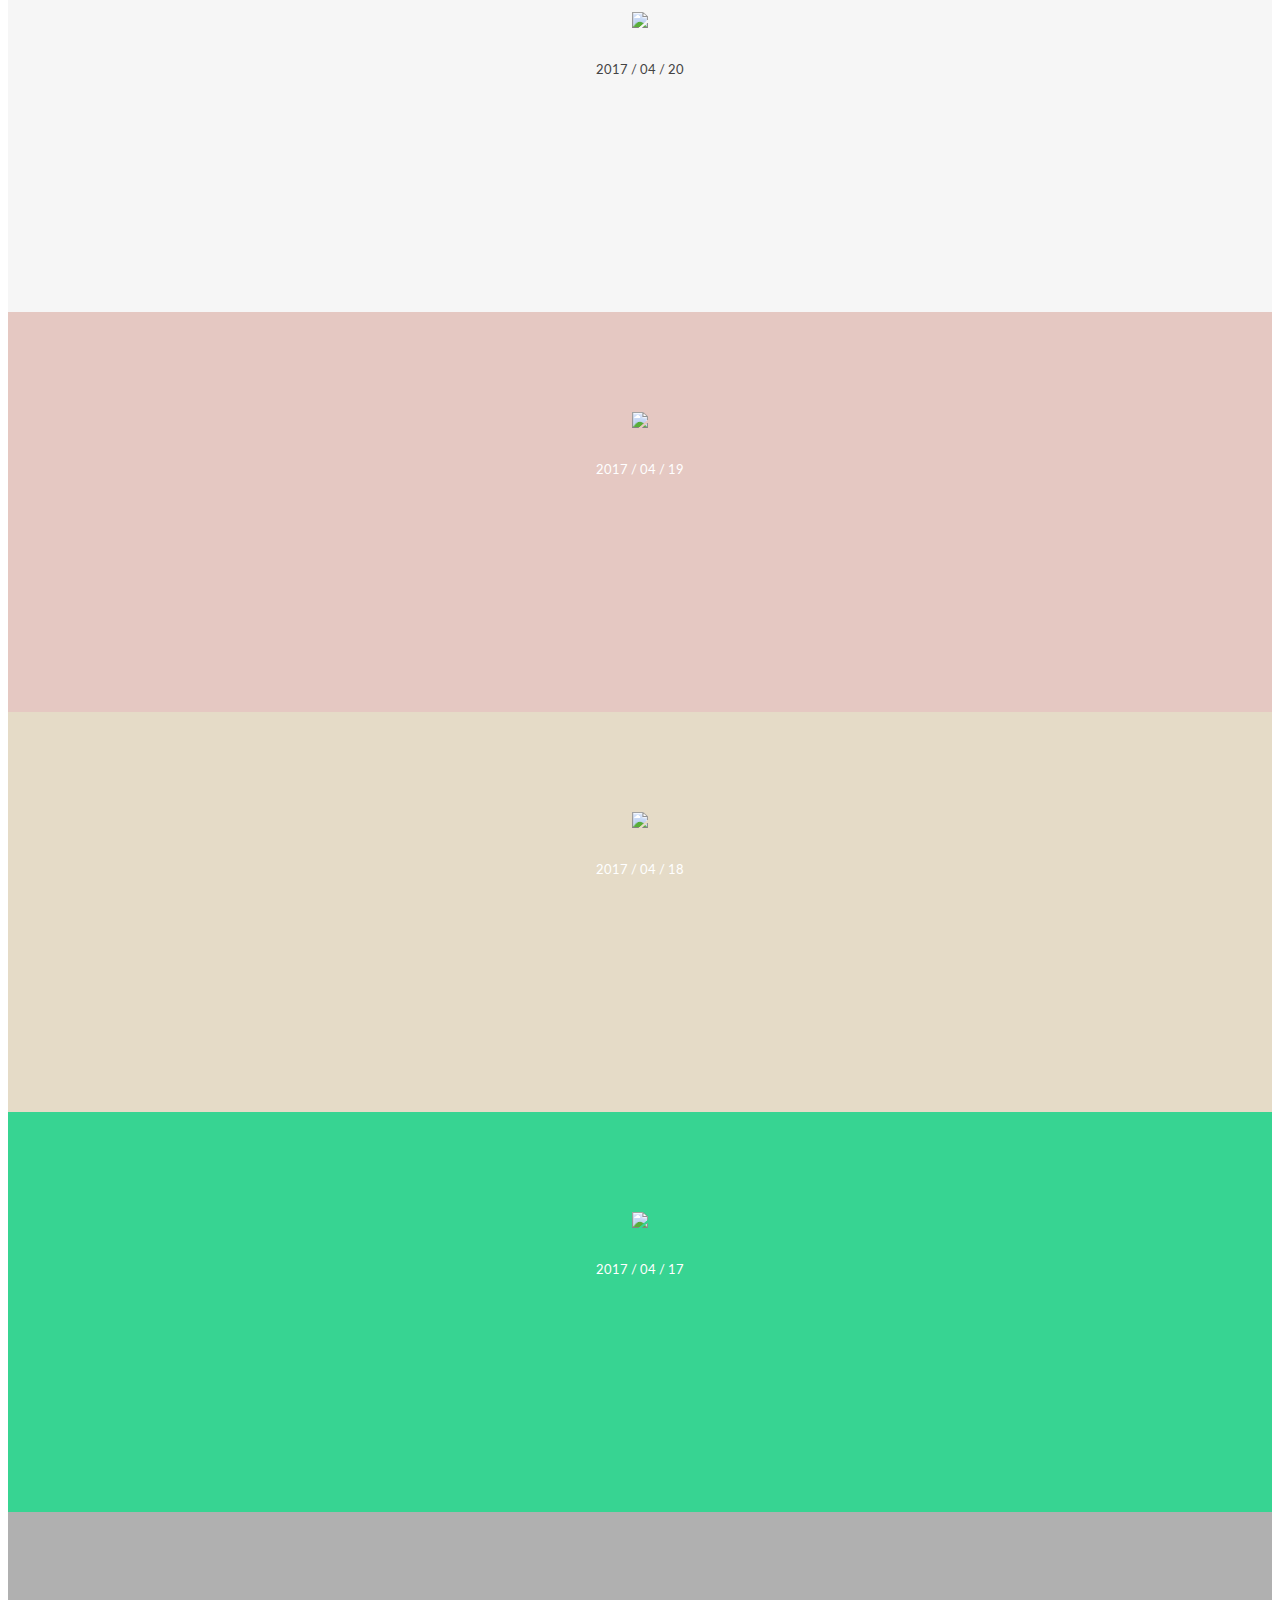
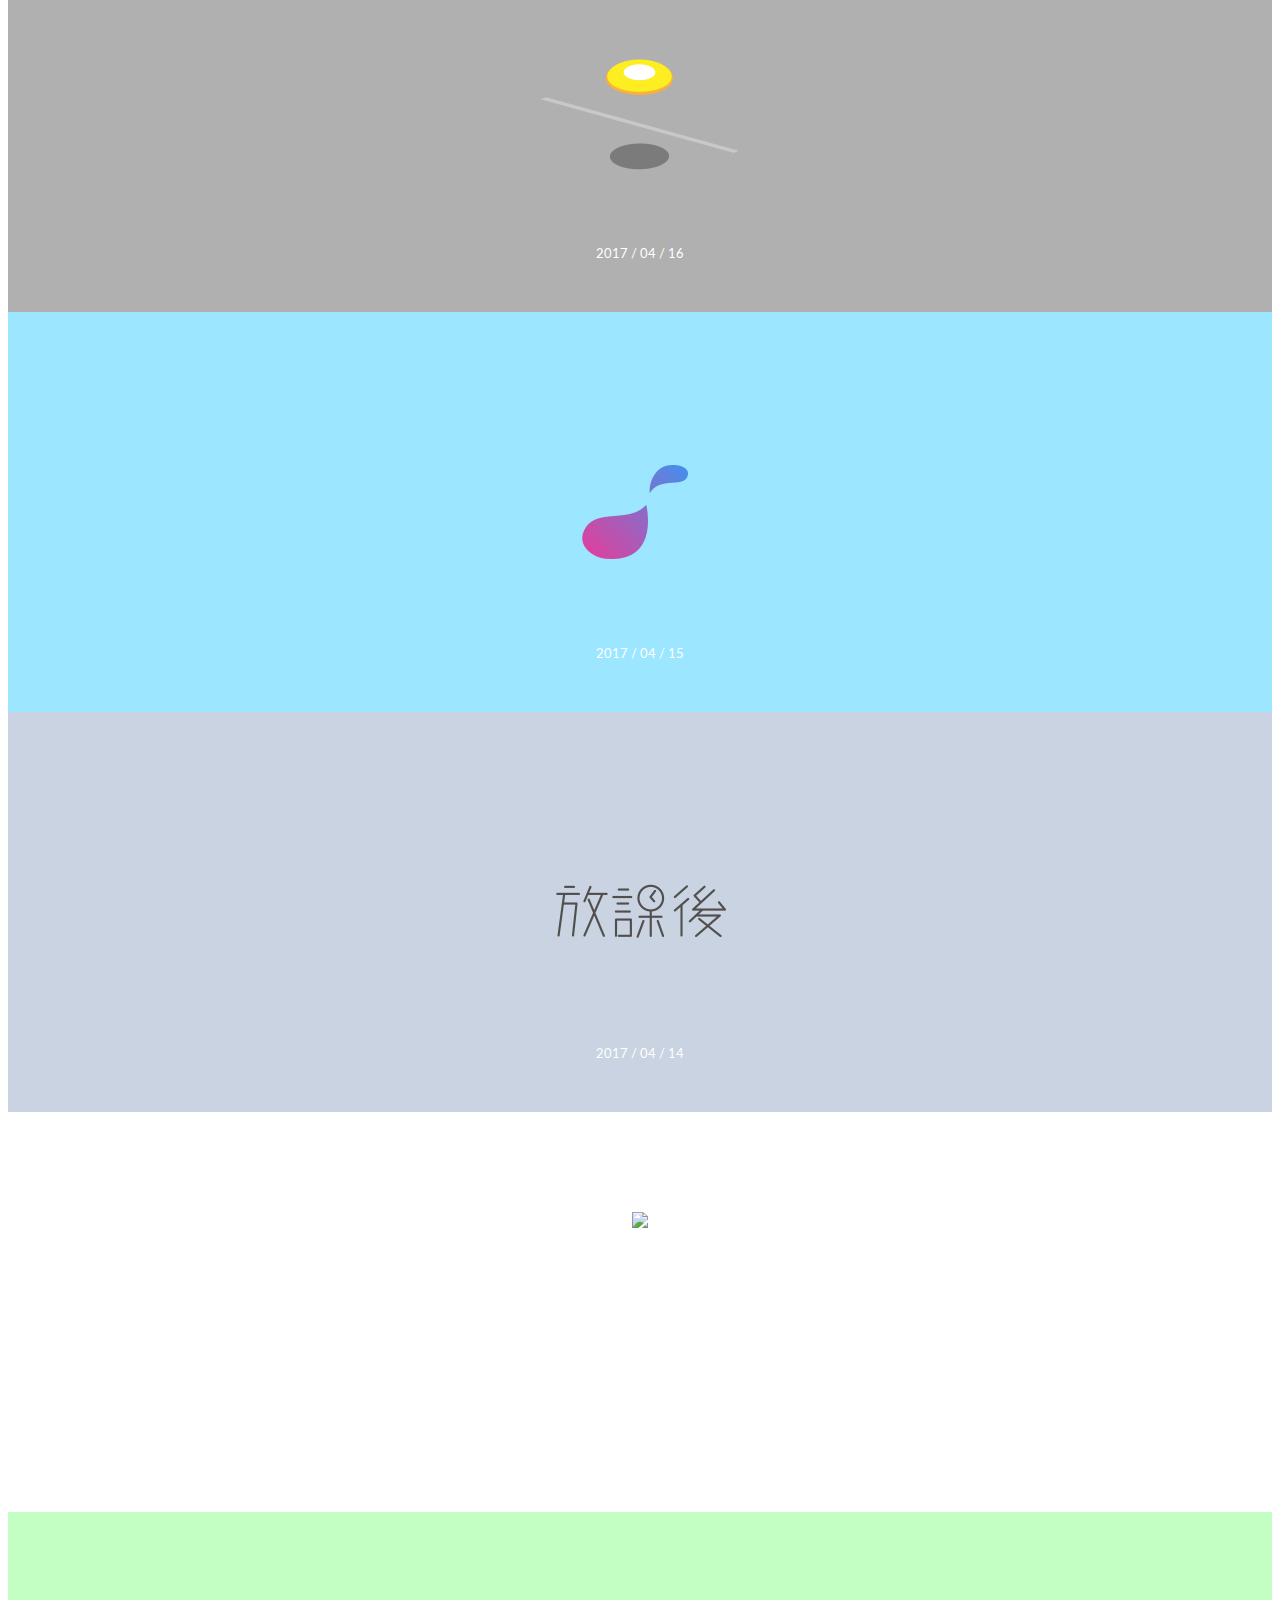
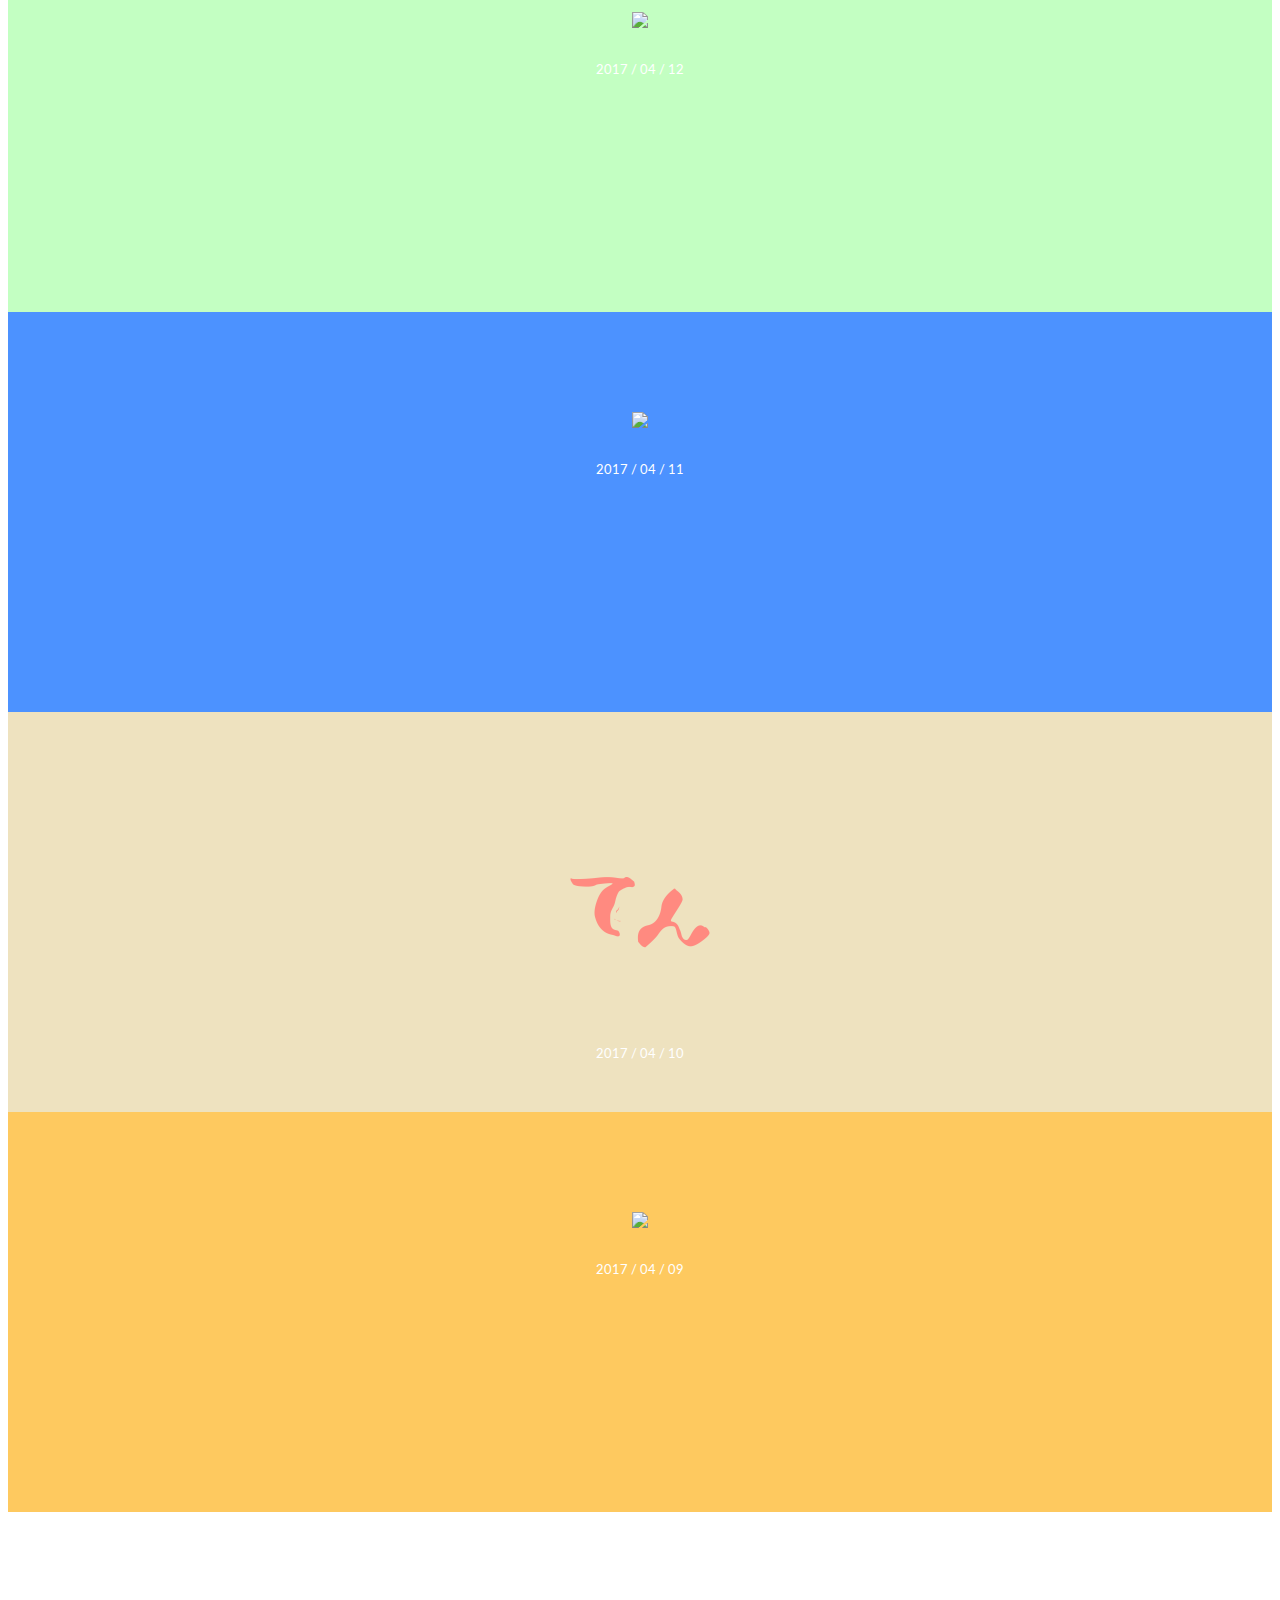
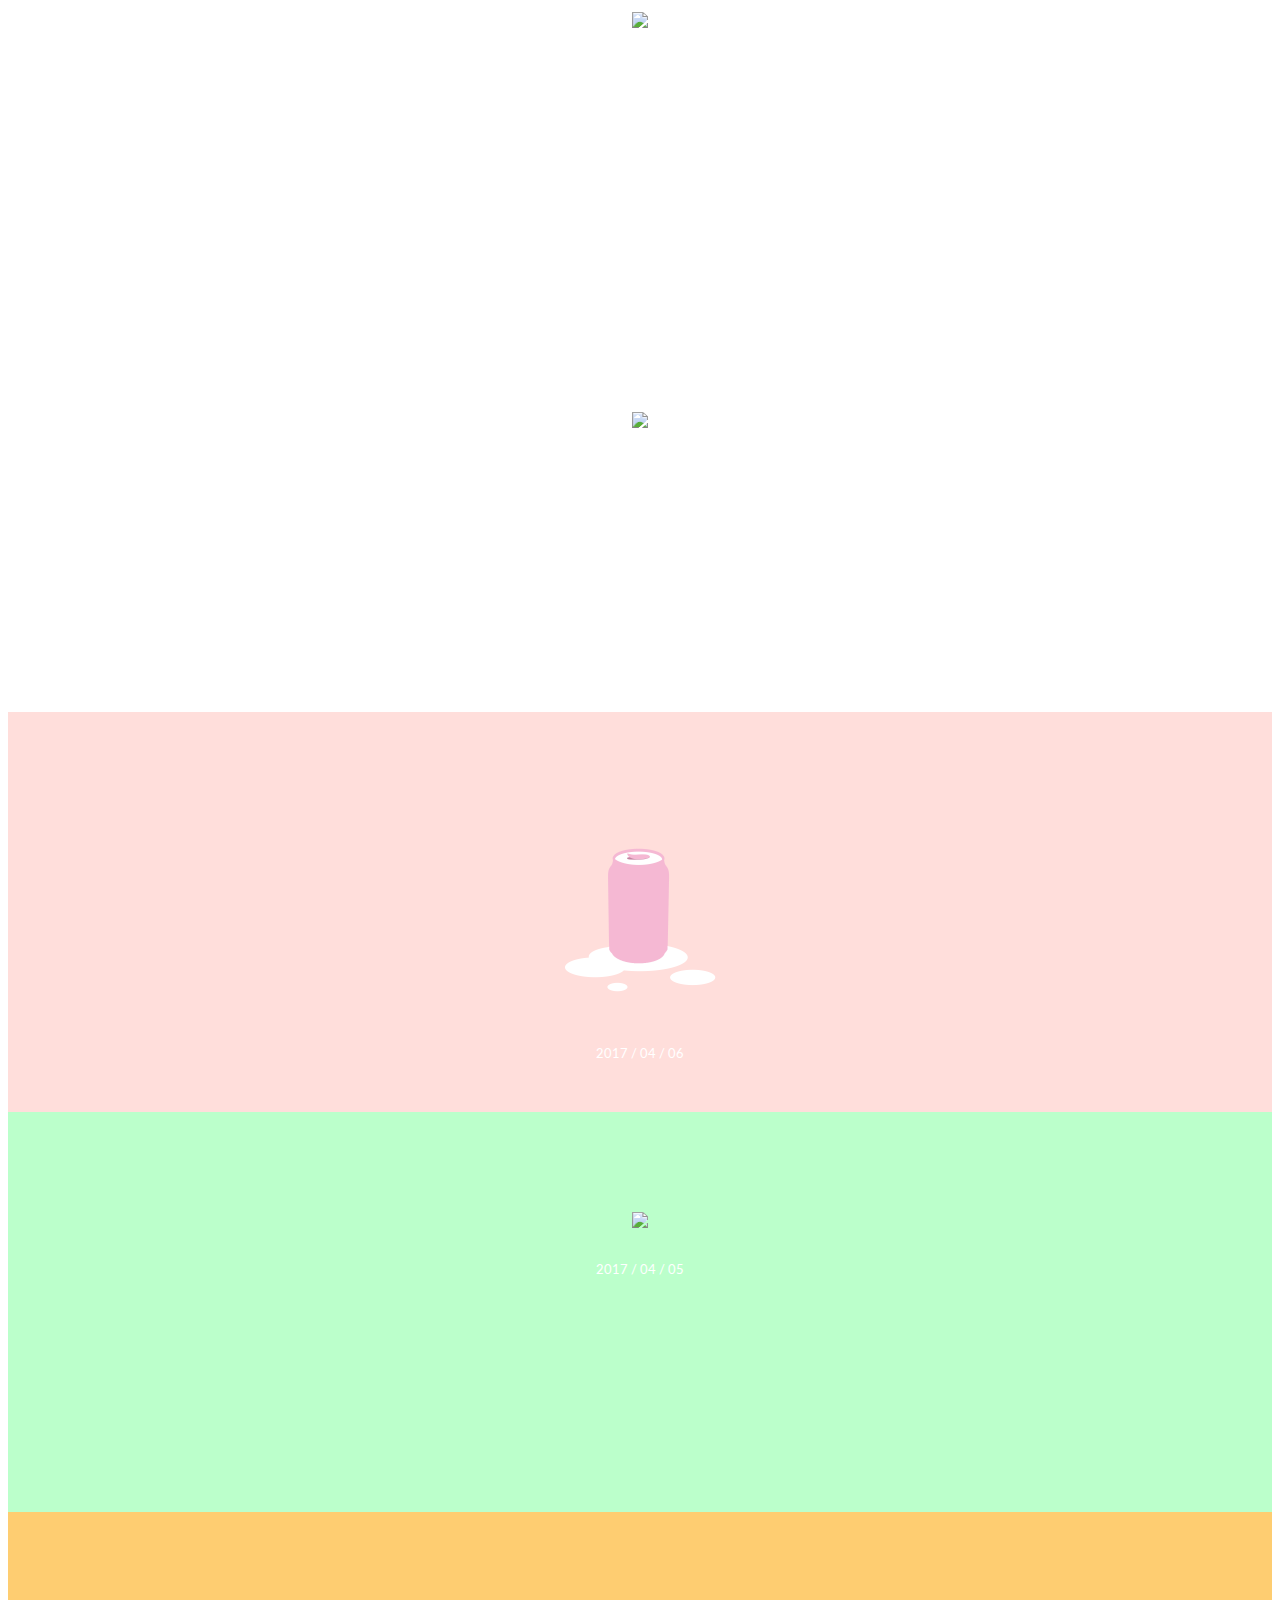
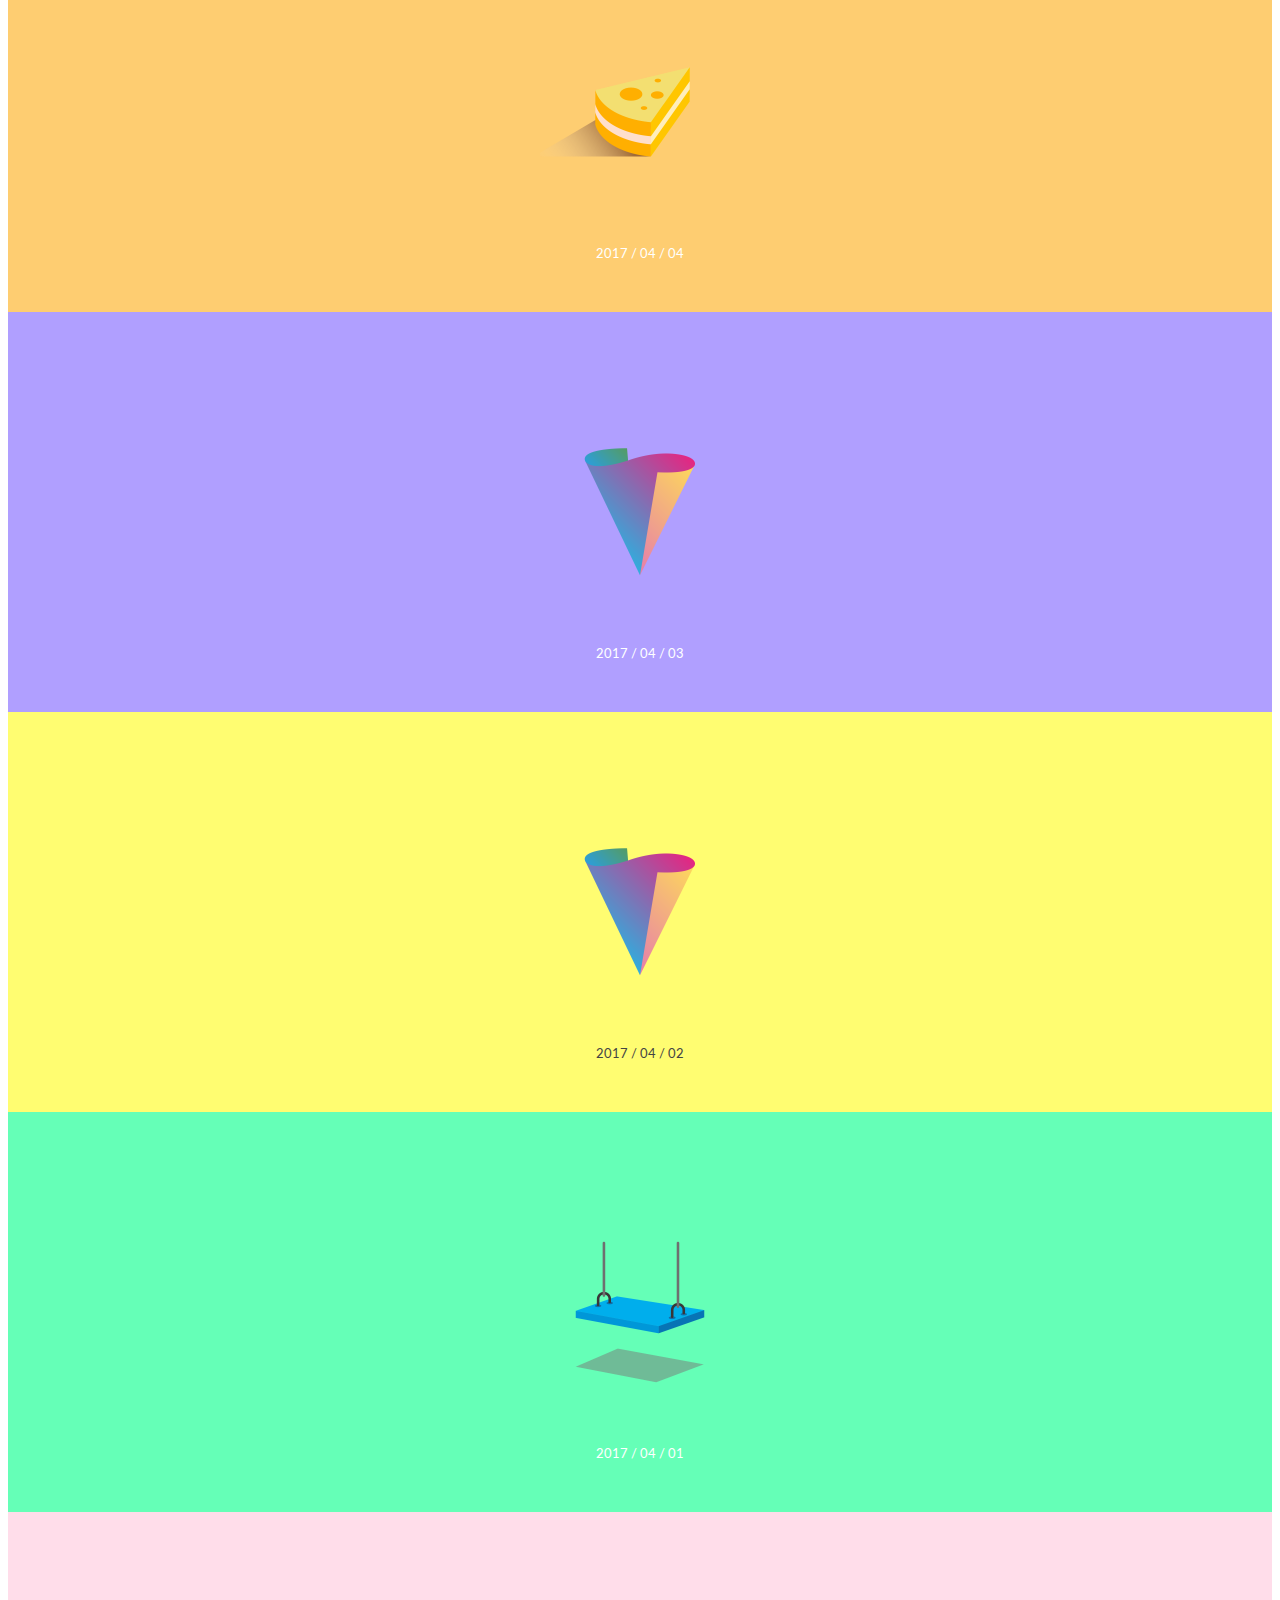
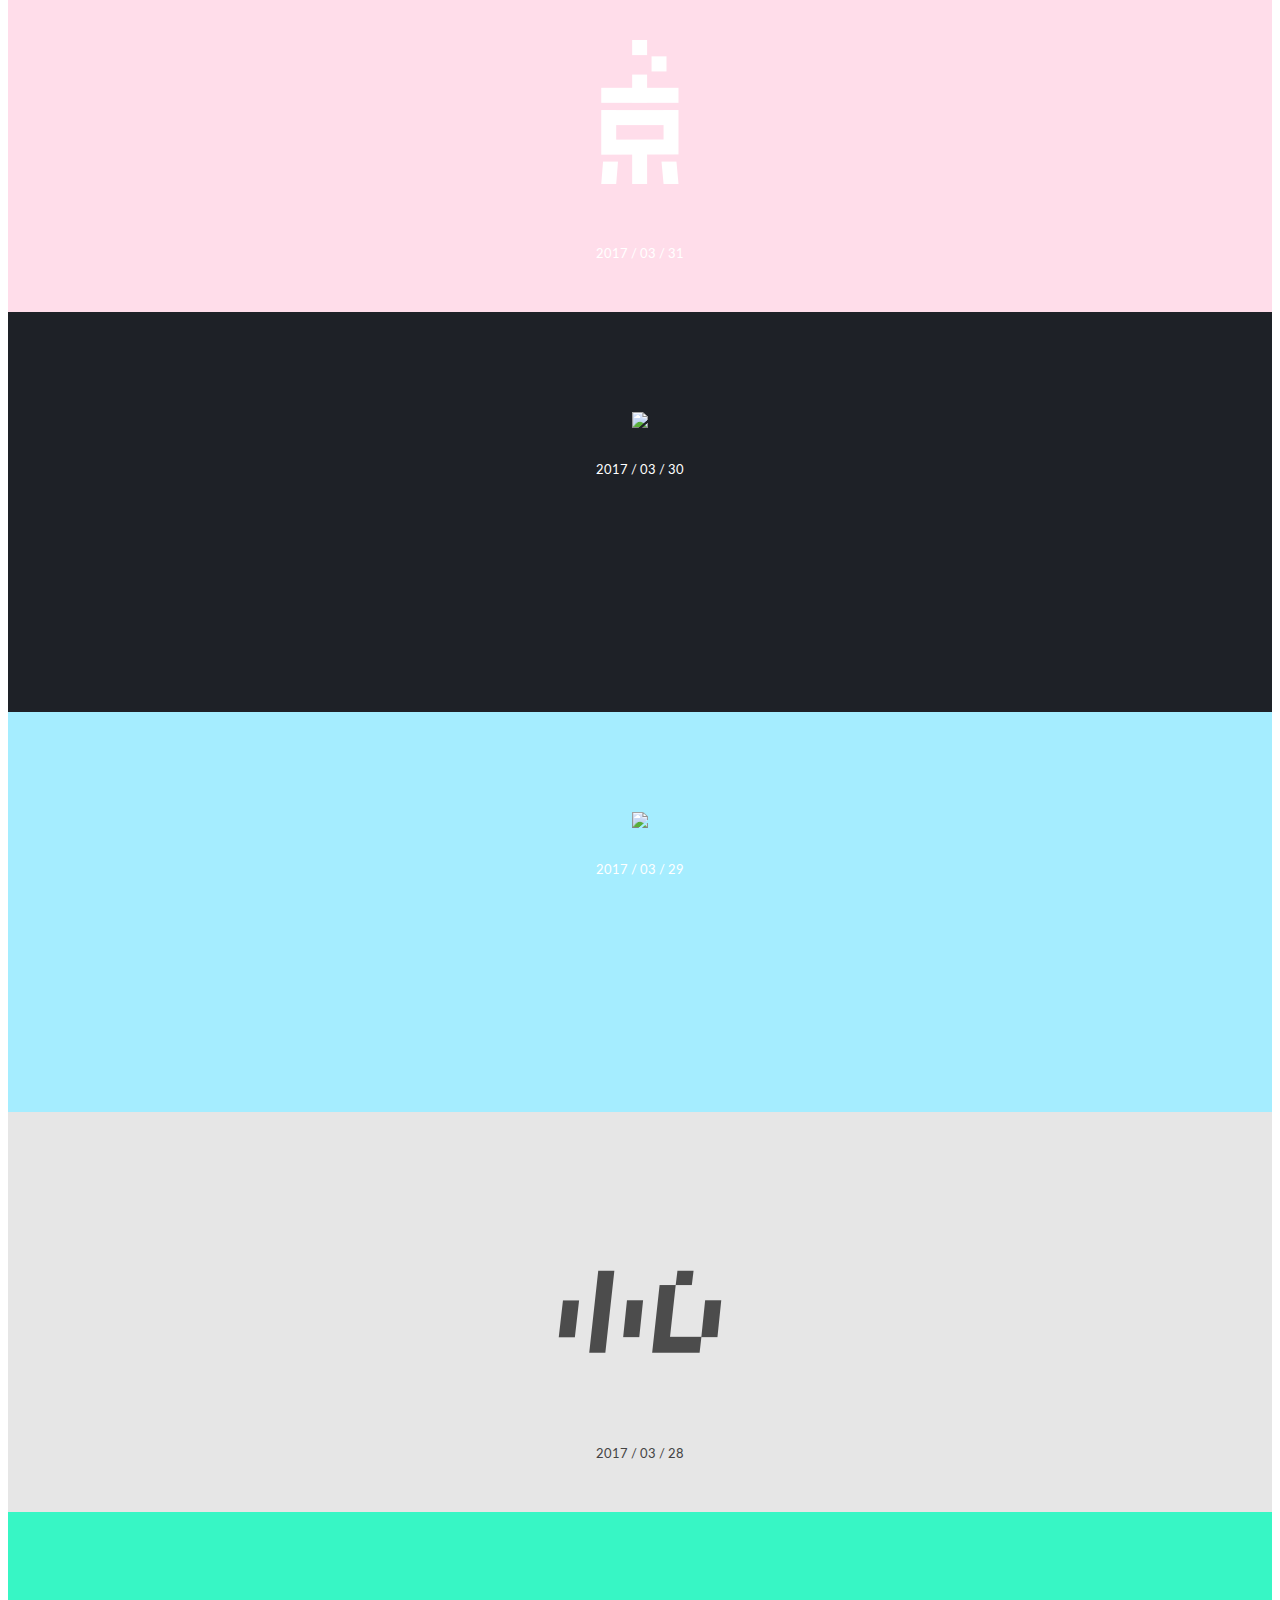
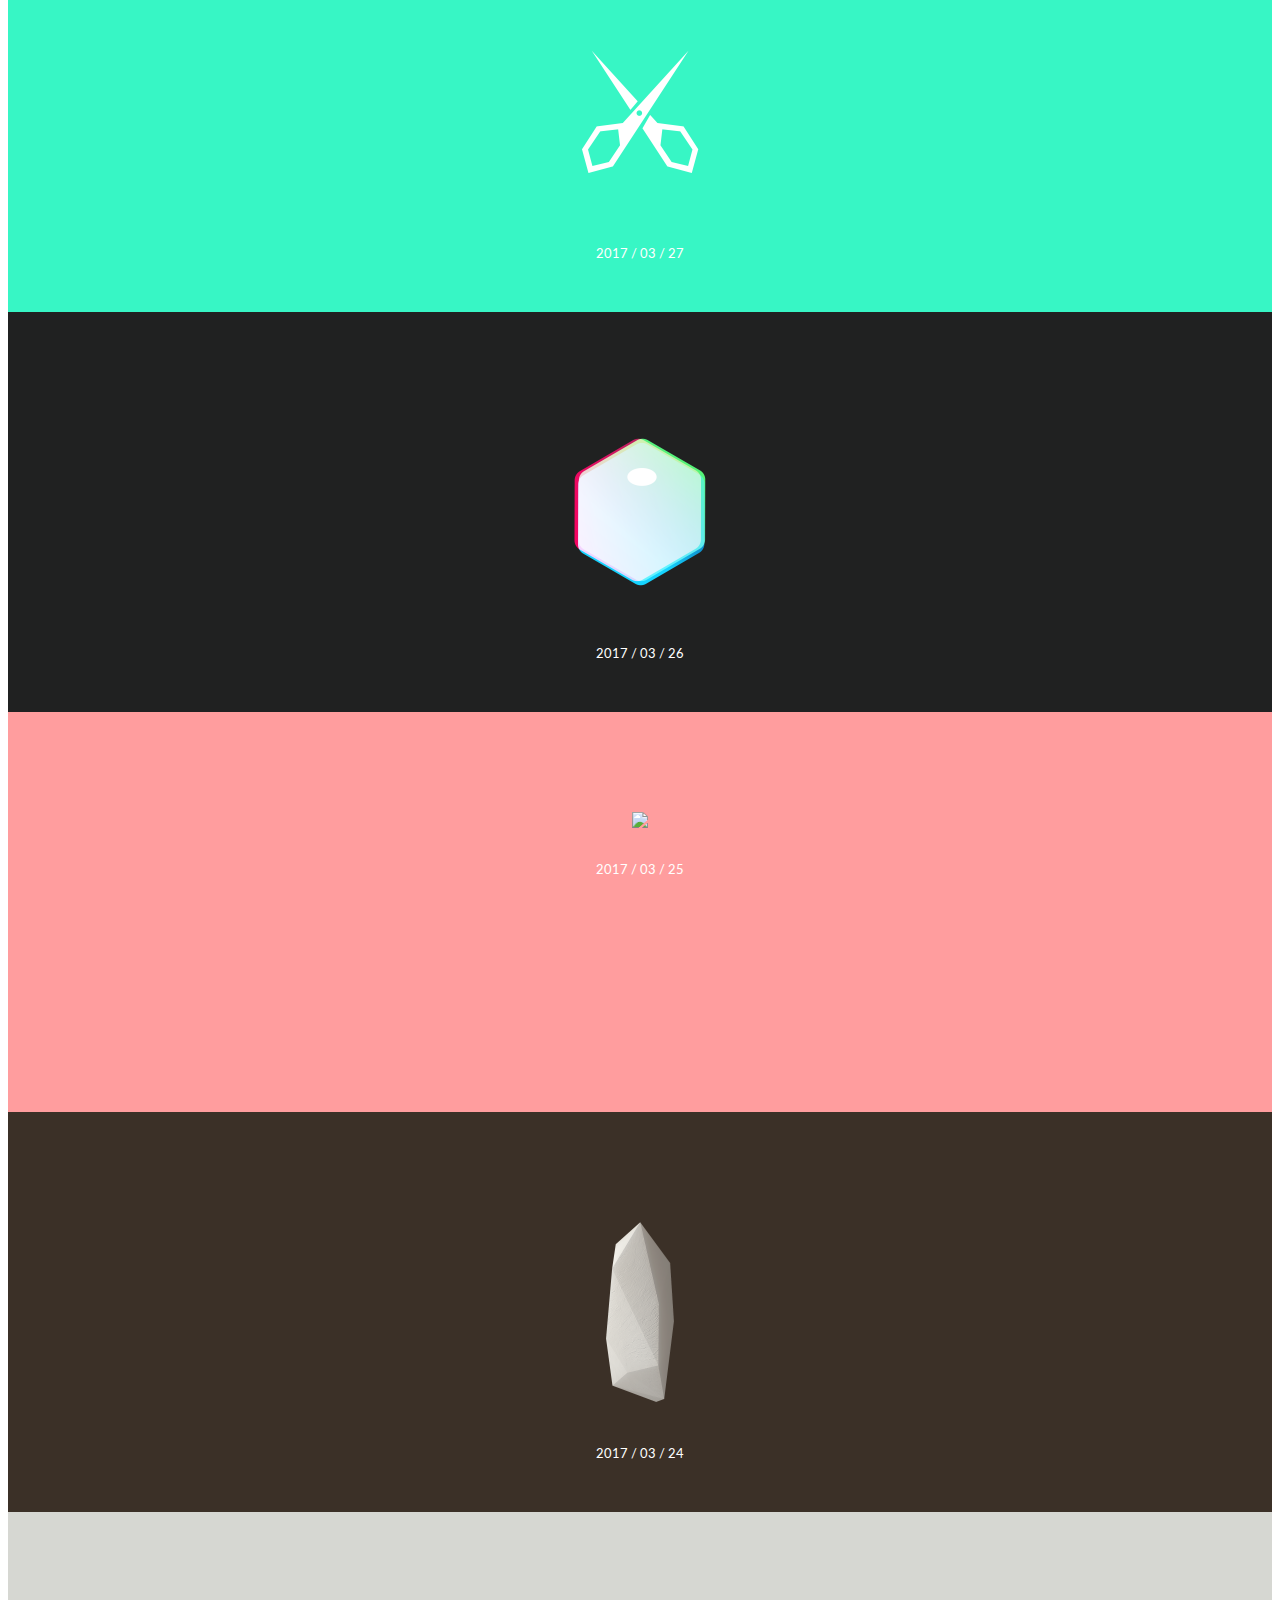
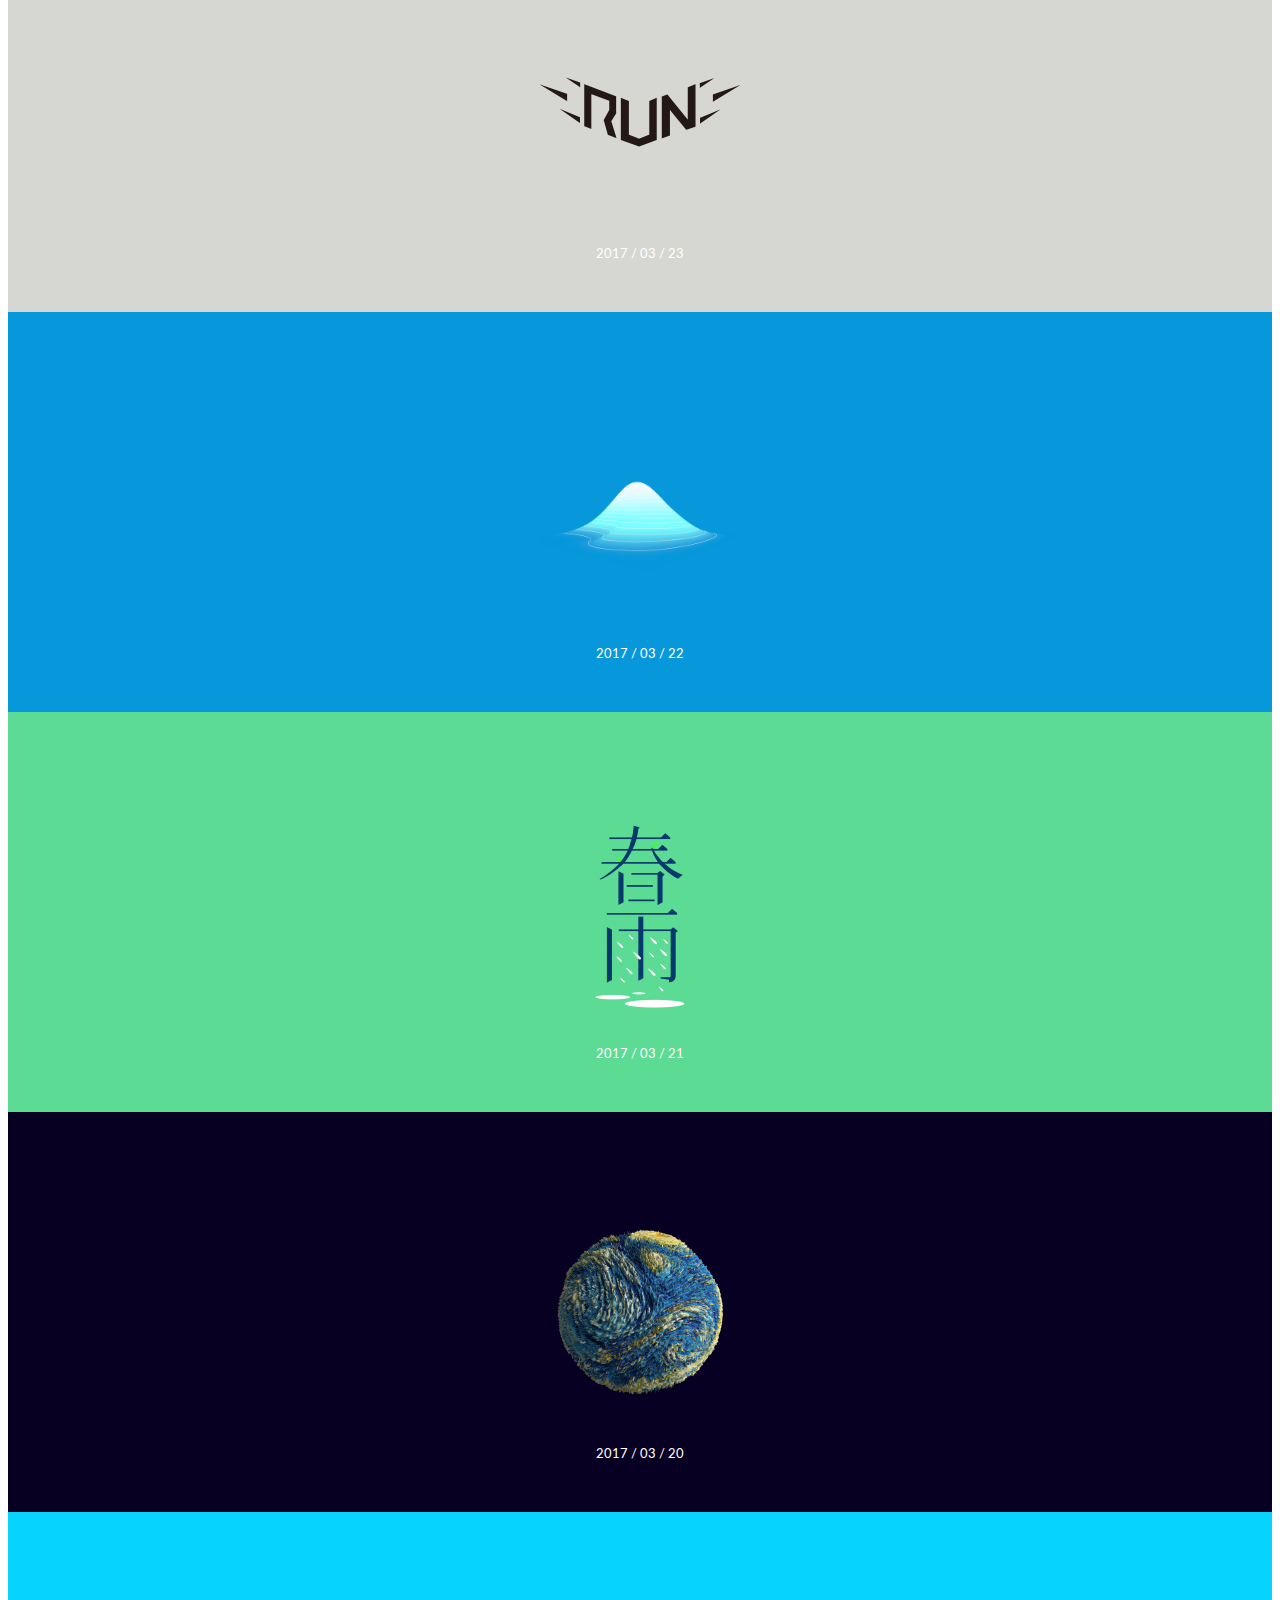
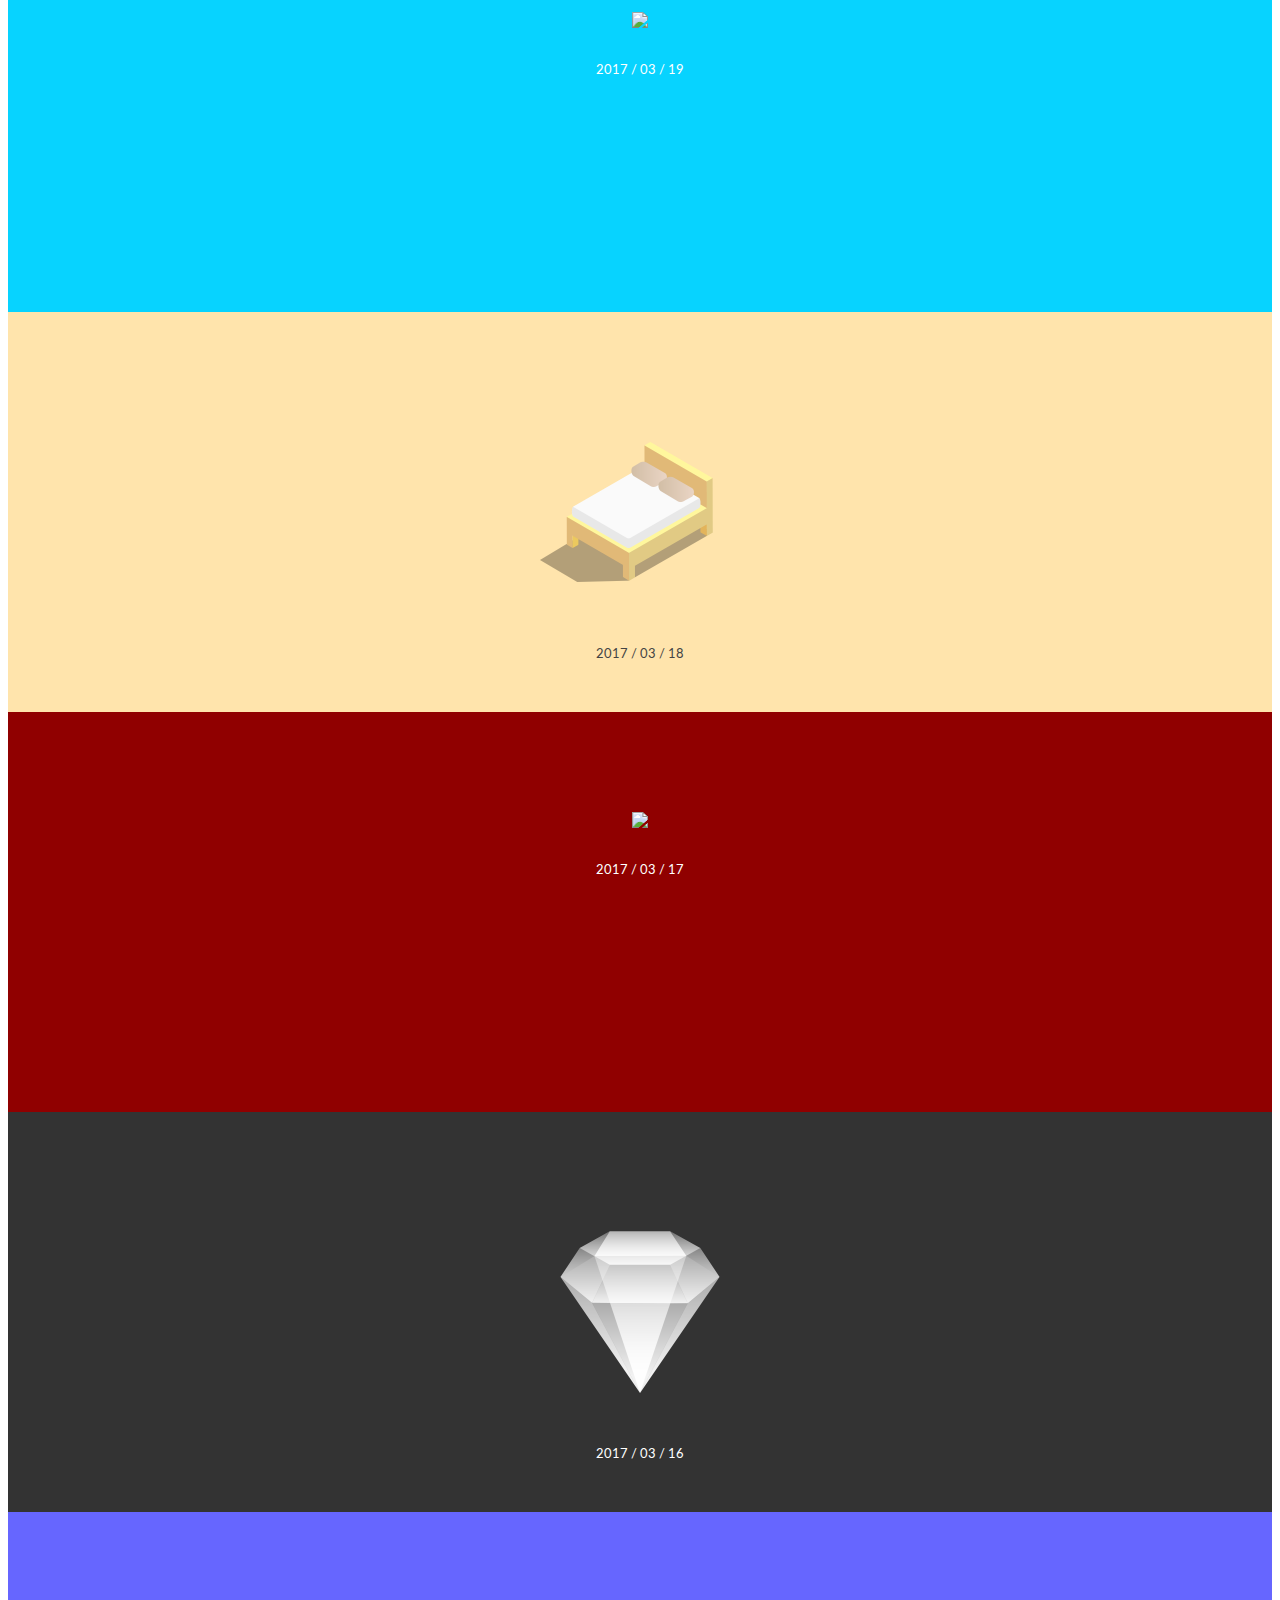
==== commit 27743253: "up" ====
--- a/index.html
+++ b/index.html
@@ -35,7 +35,7 @@
 	<a href="#"><div id="pagetop"><img src="images/pagetop_icon.png"></div></a>
 	<div id="home">
 		<img src="images/logo.svg">
-		<p>One Day One Logo.</p>
+		<p>Visual Diary.</p>
 	</div>
 
 	<div id="content">
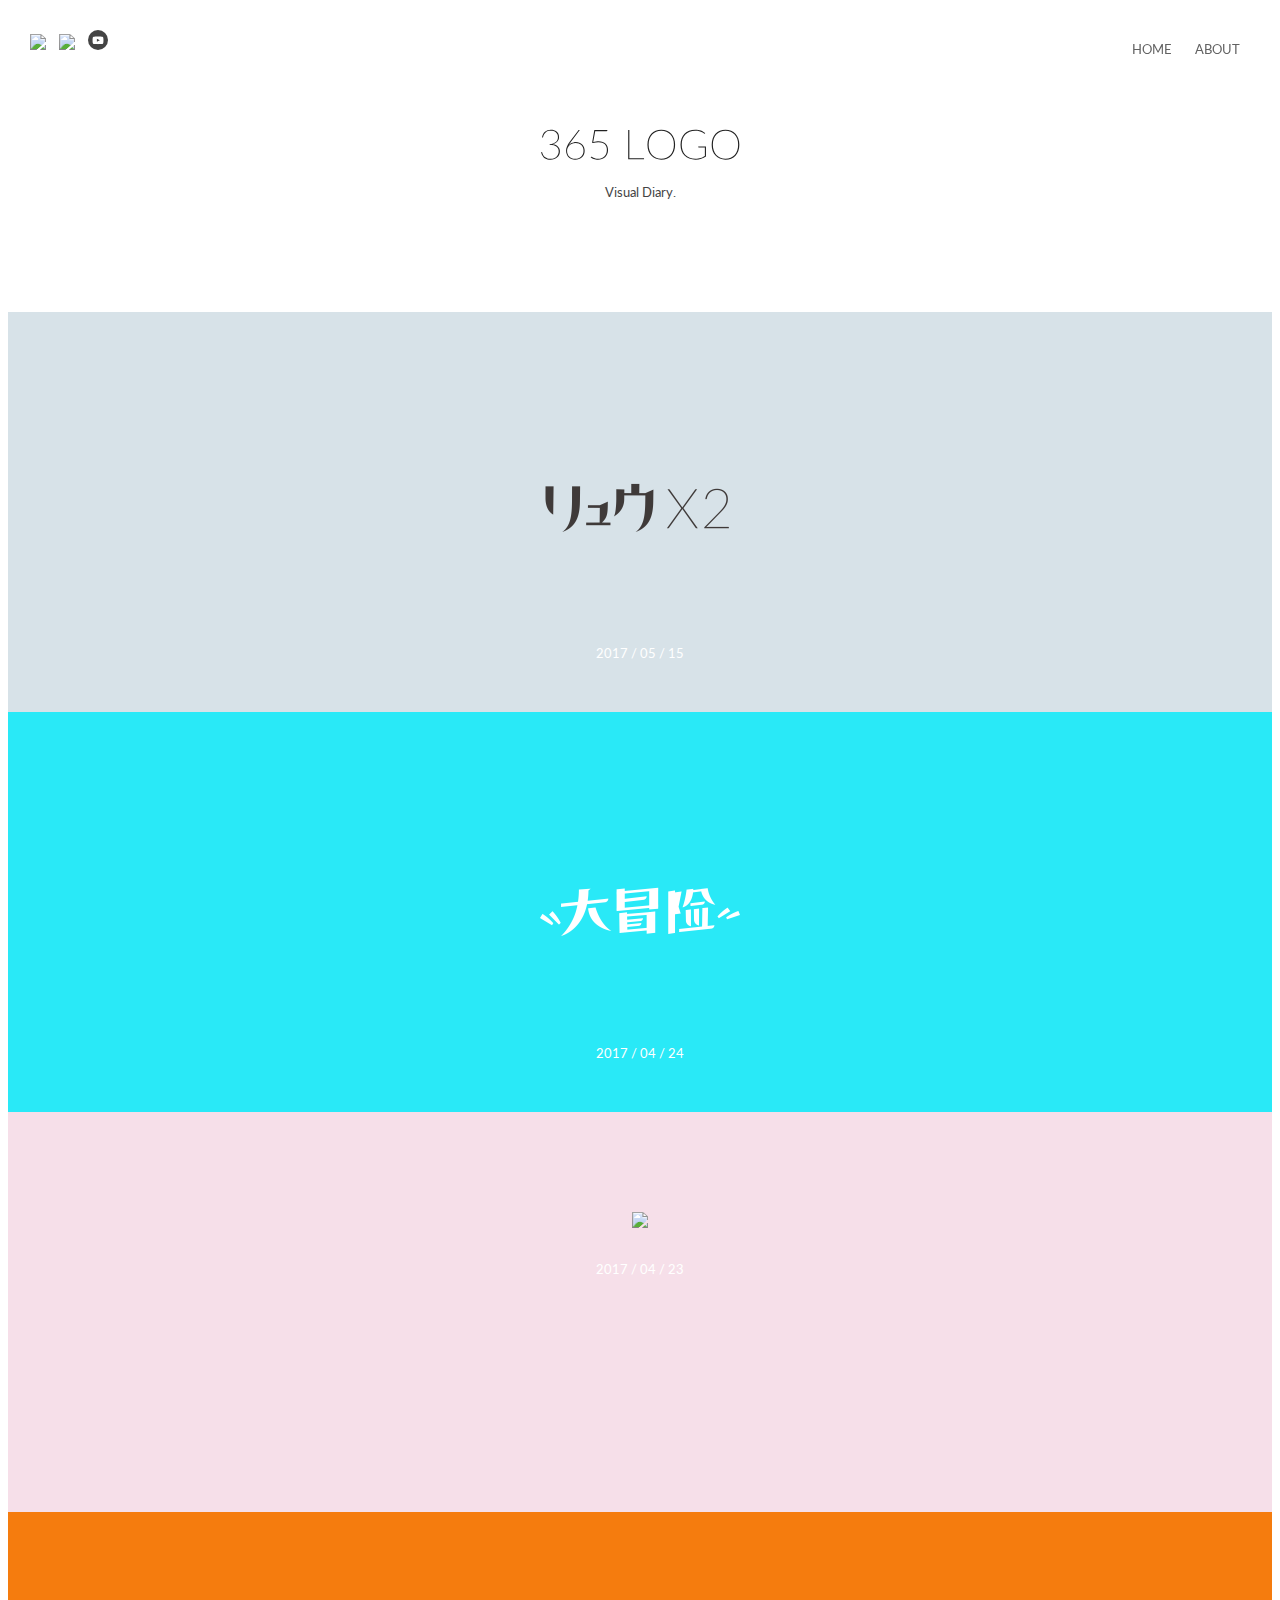
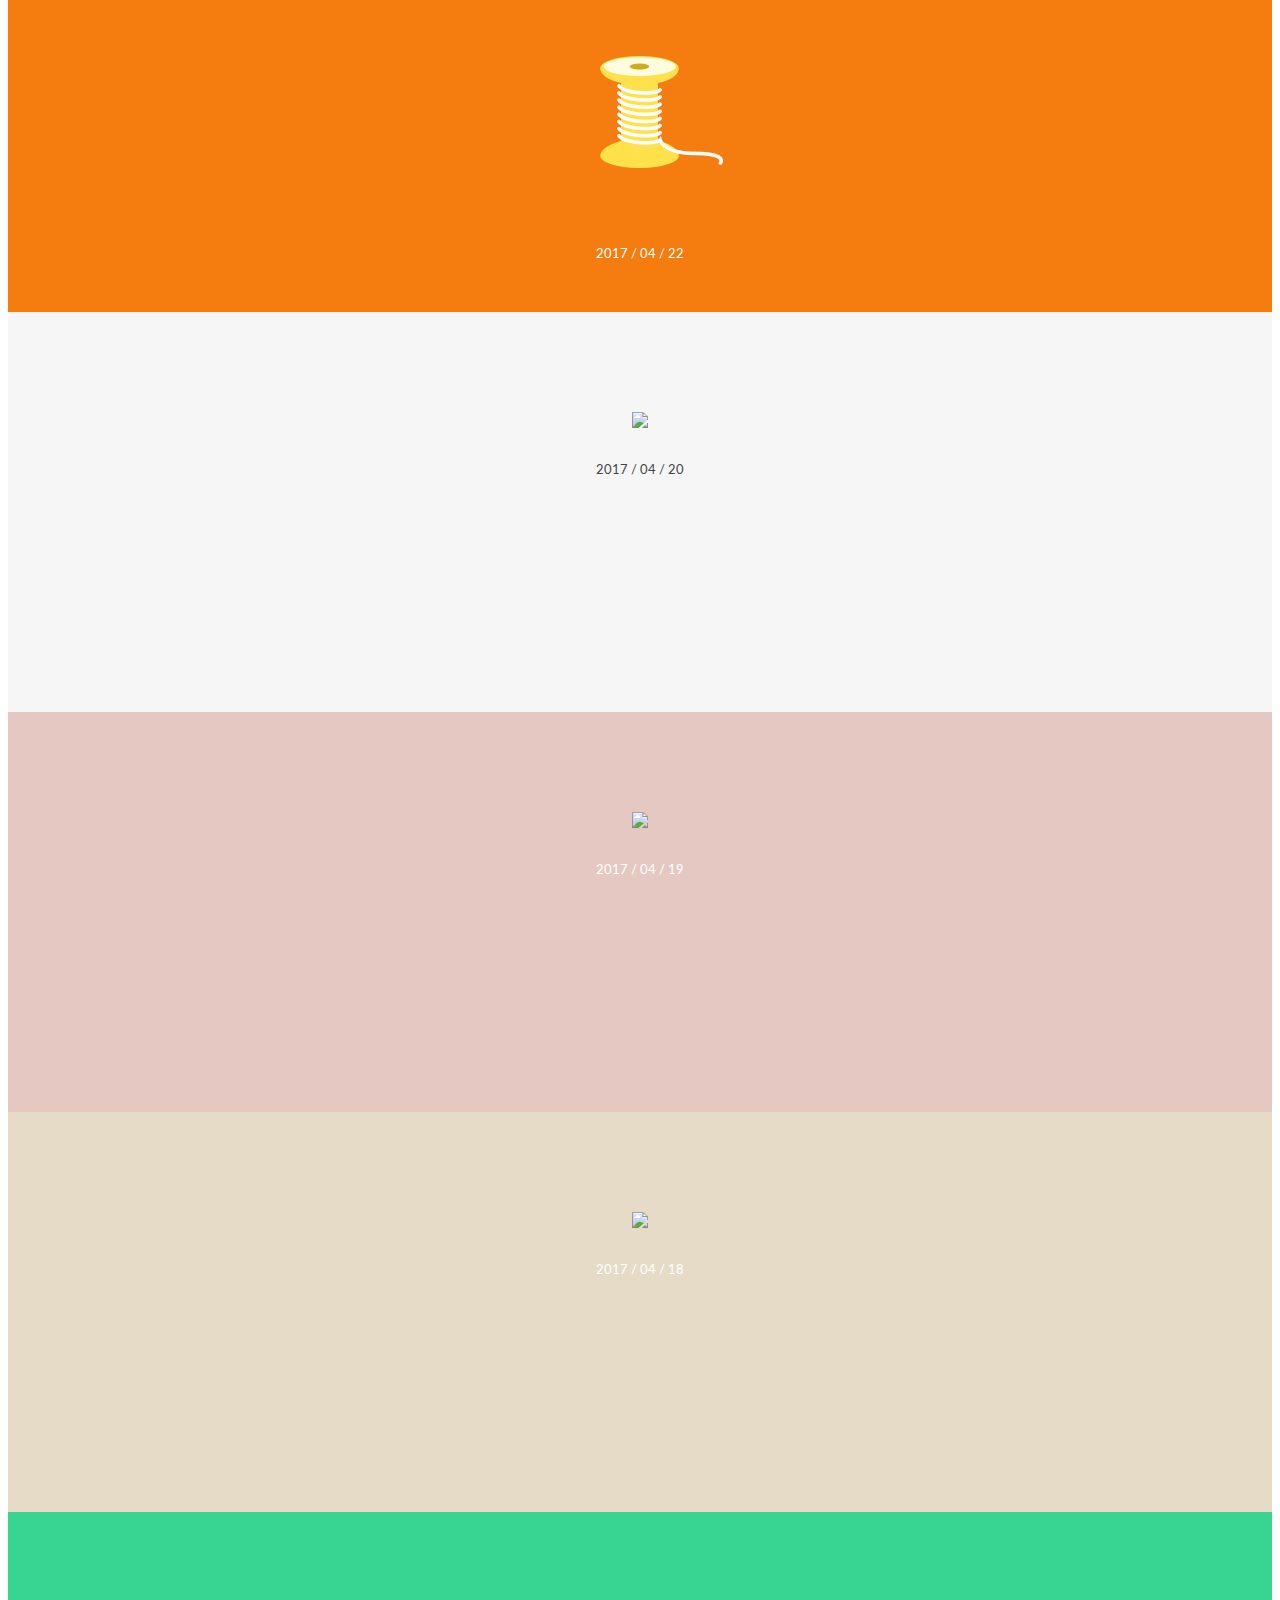
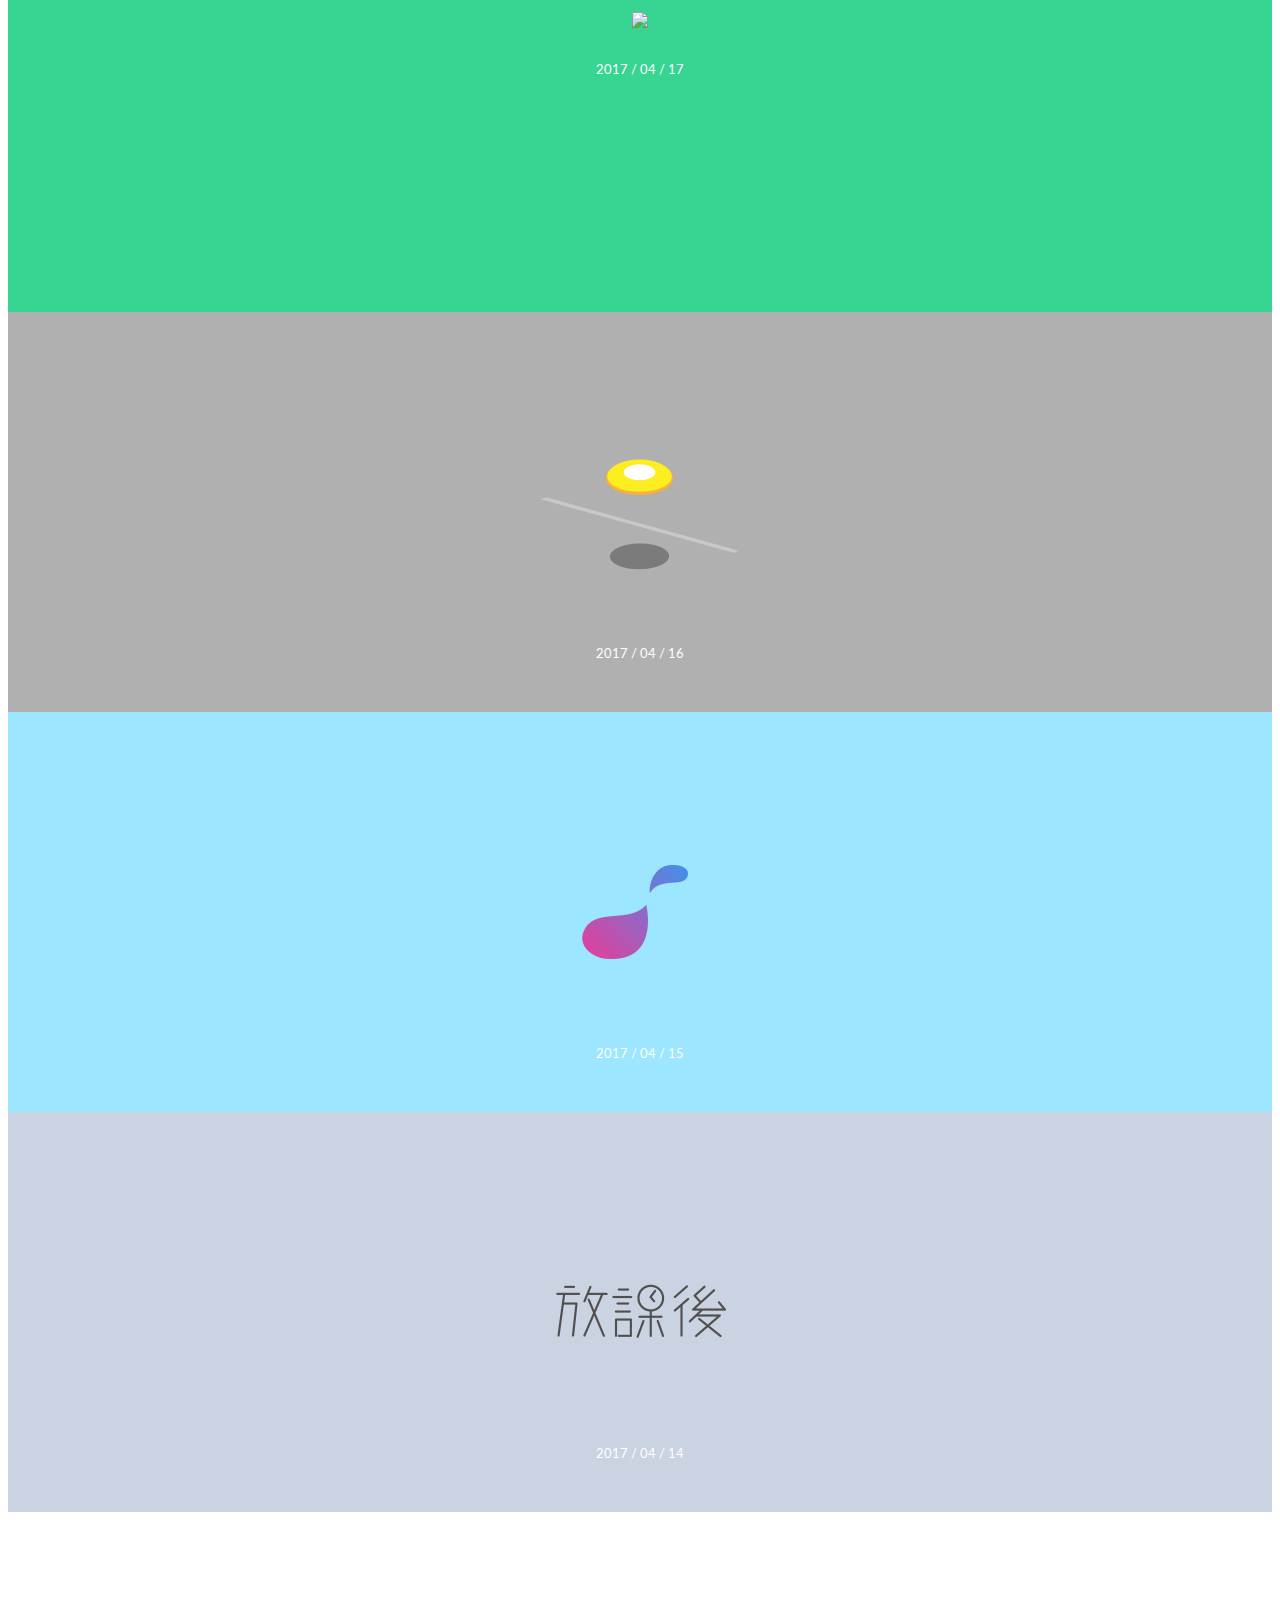
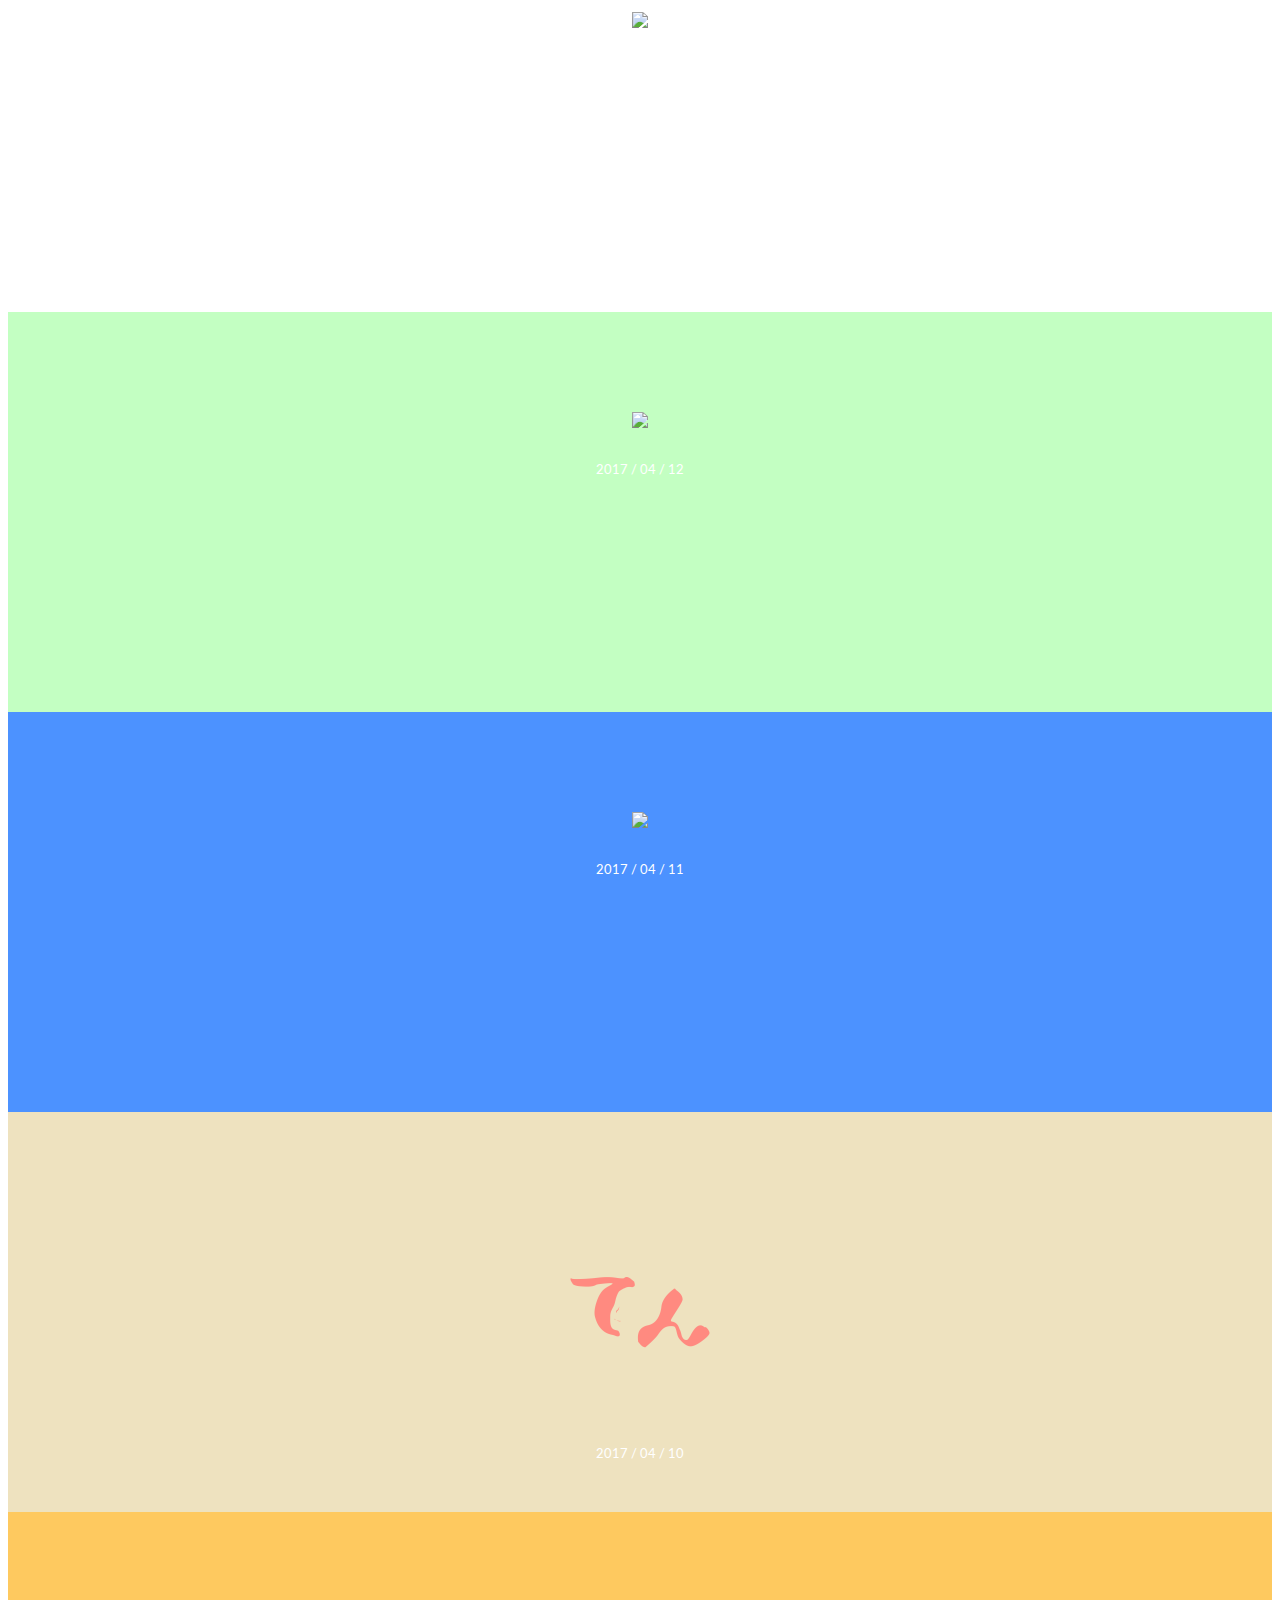
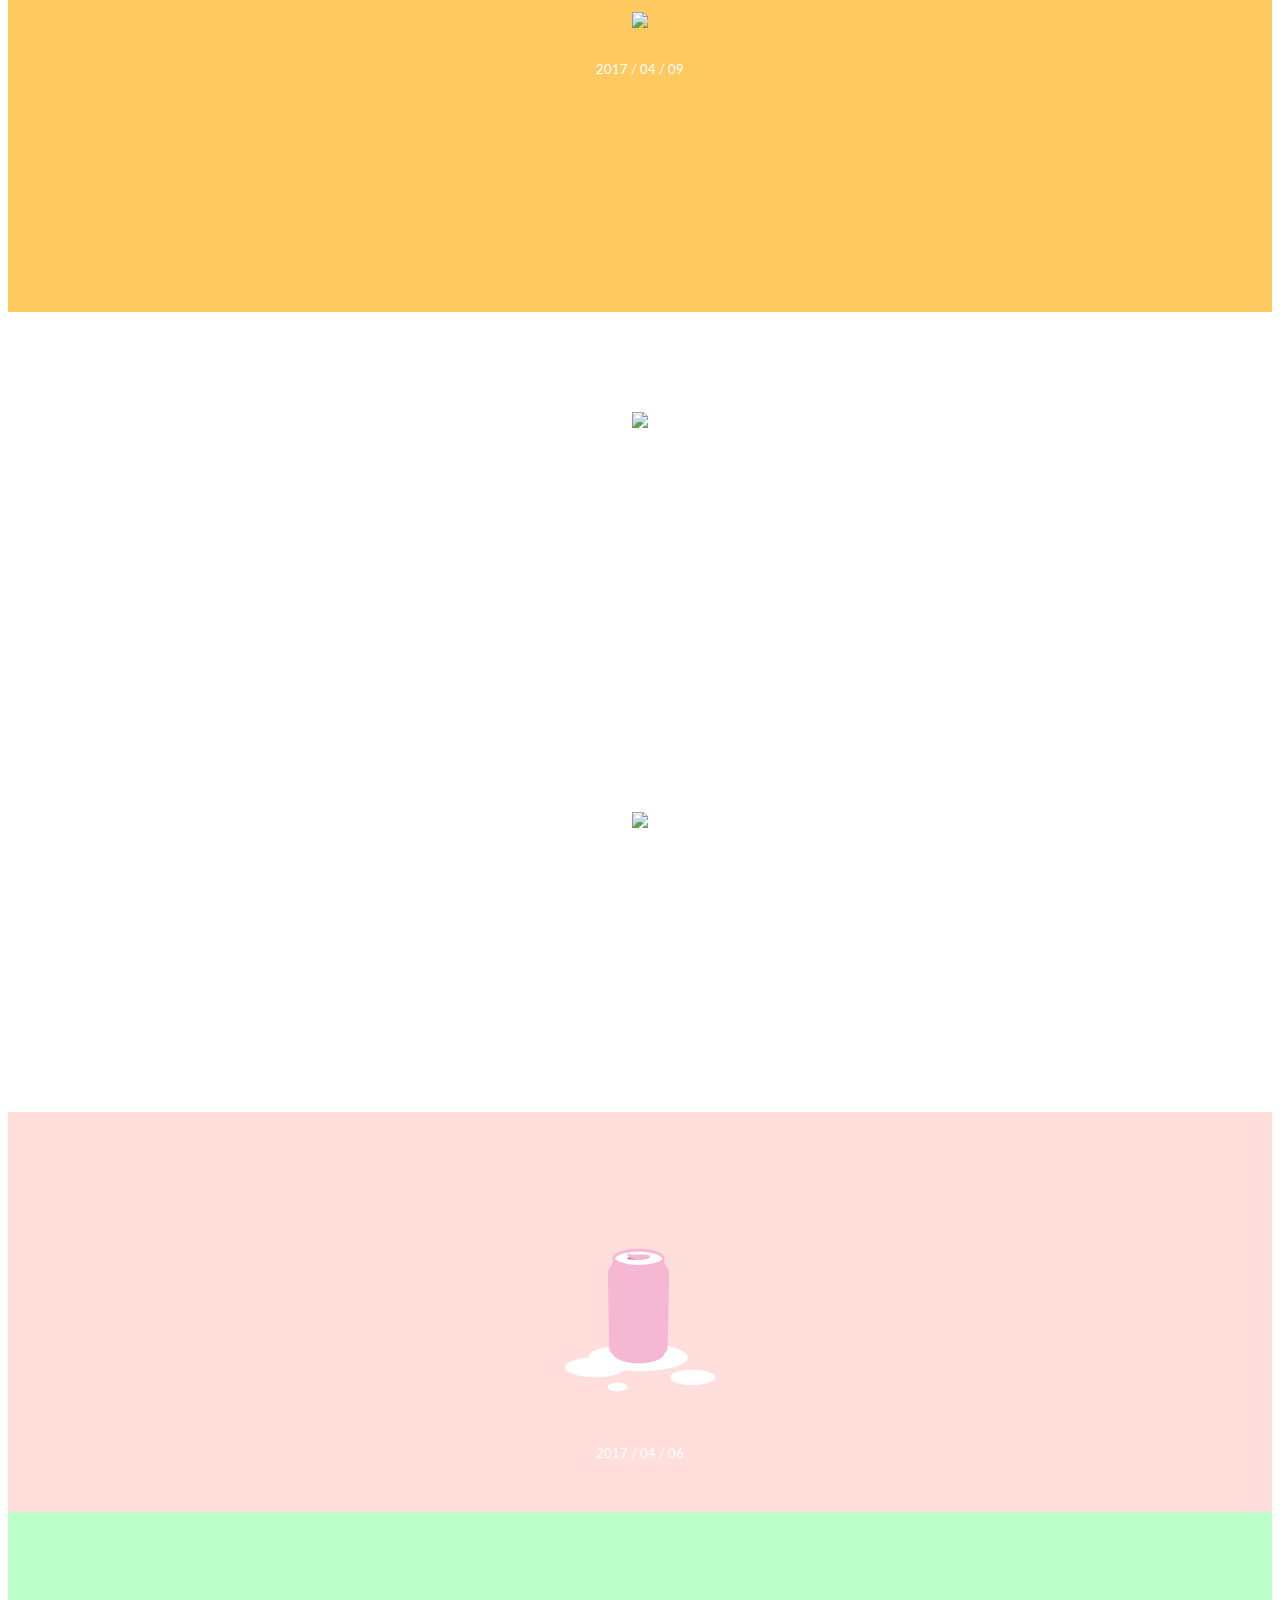
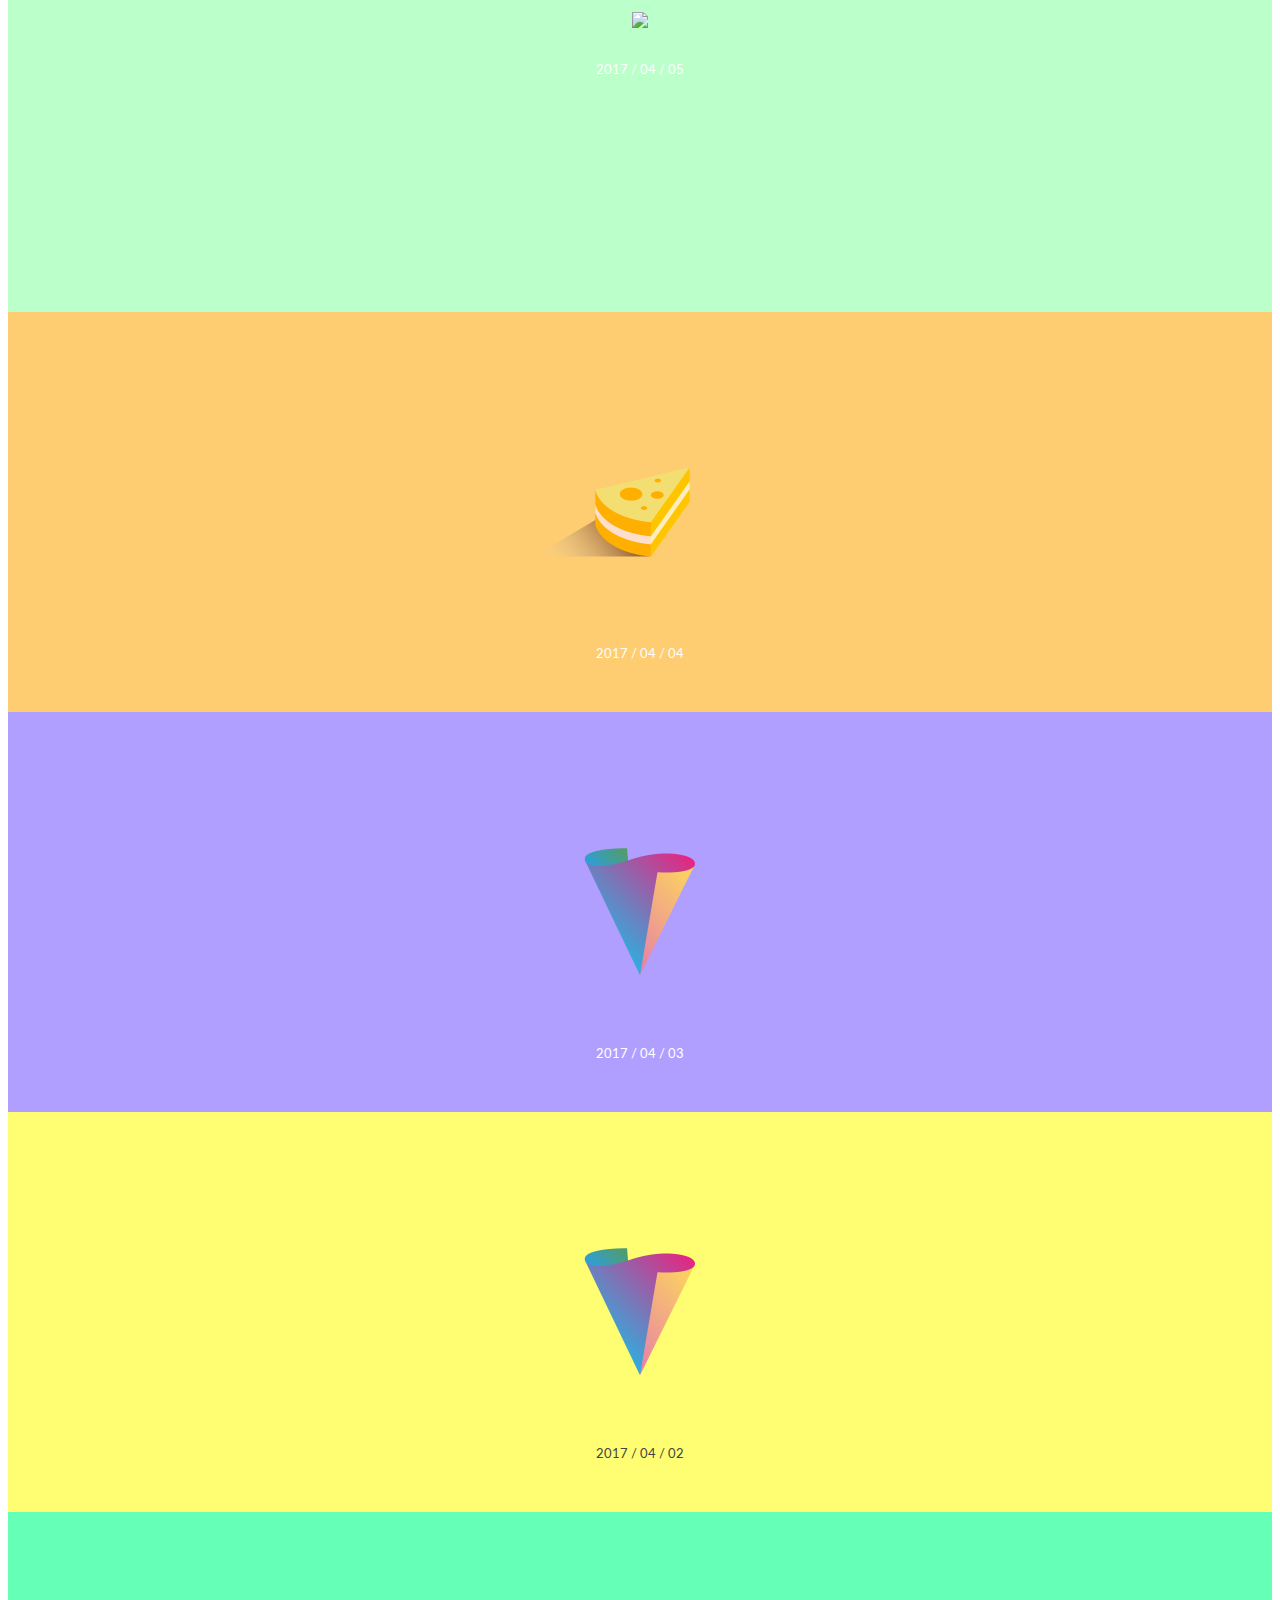
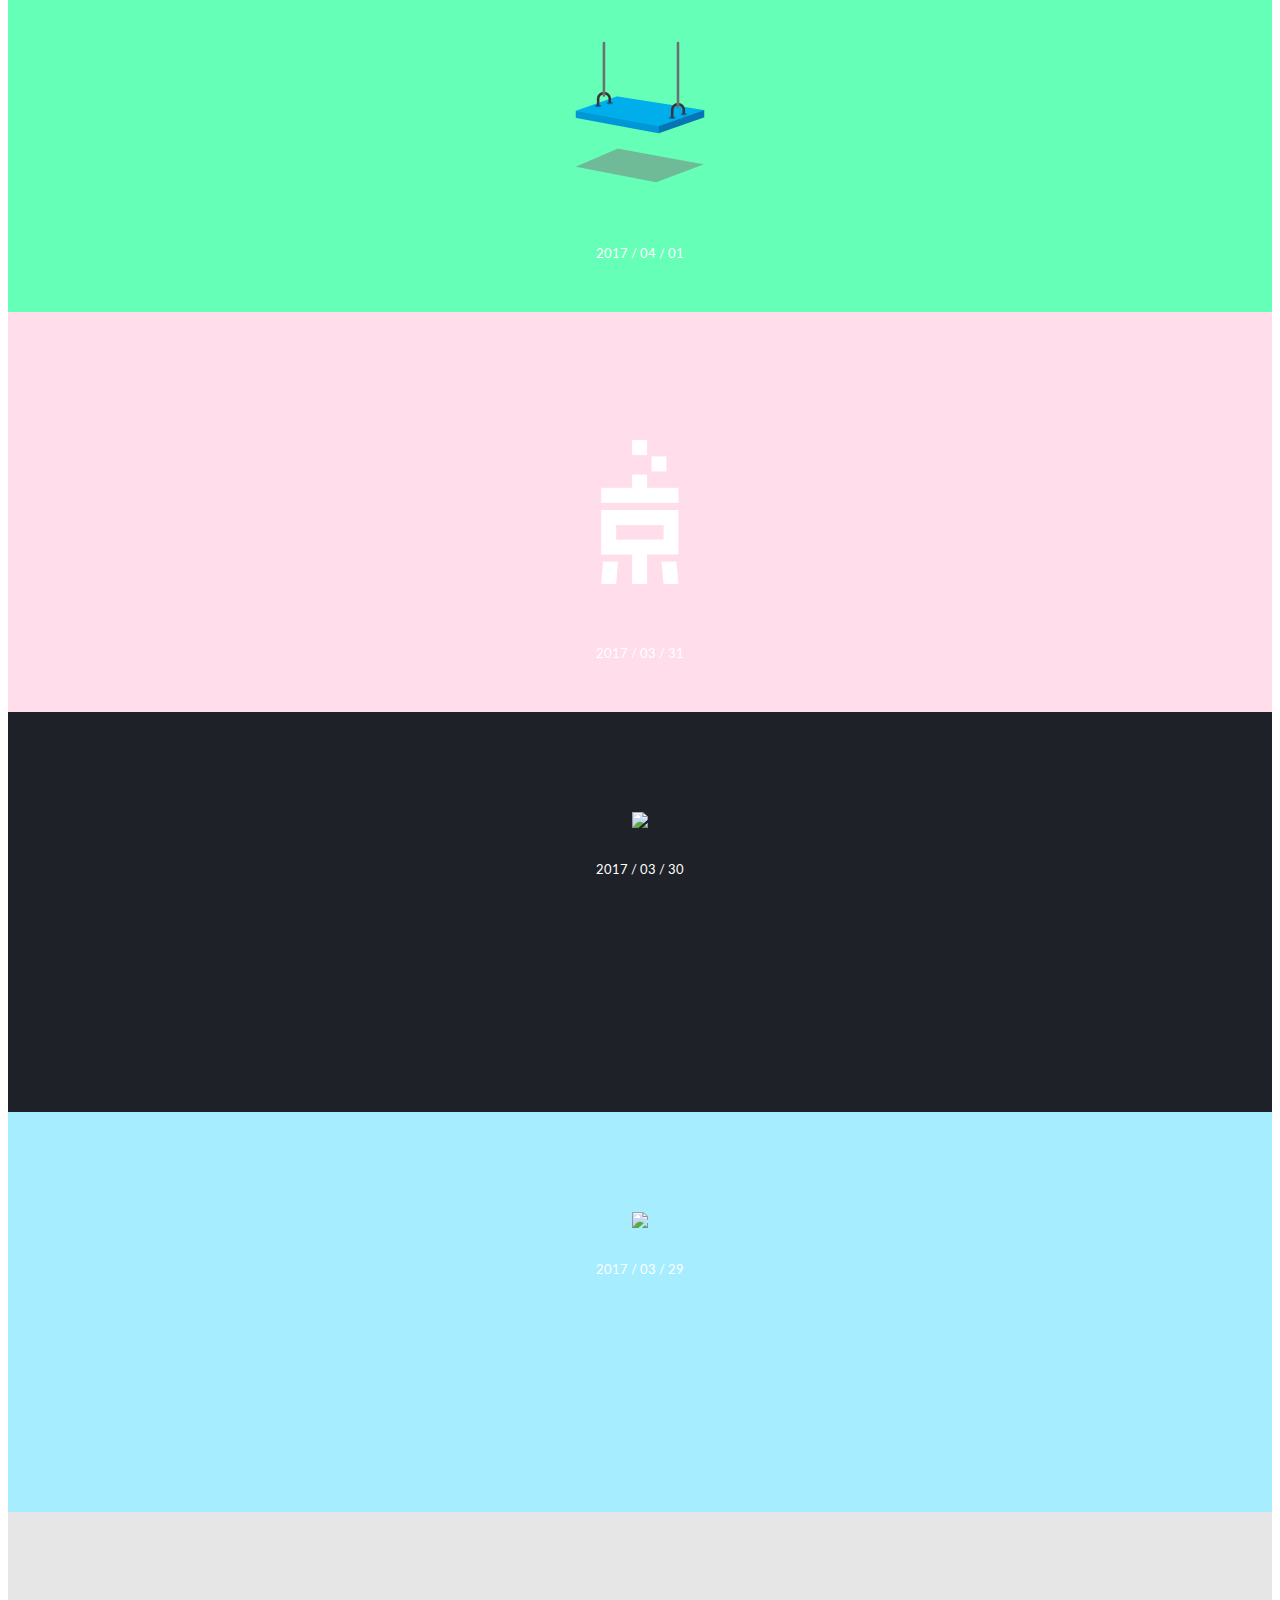
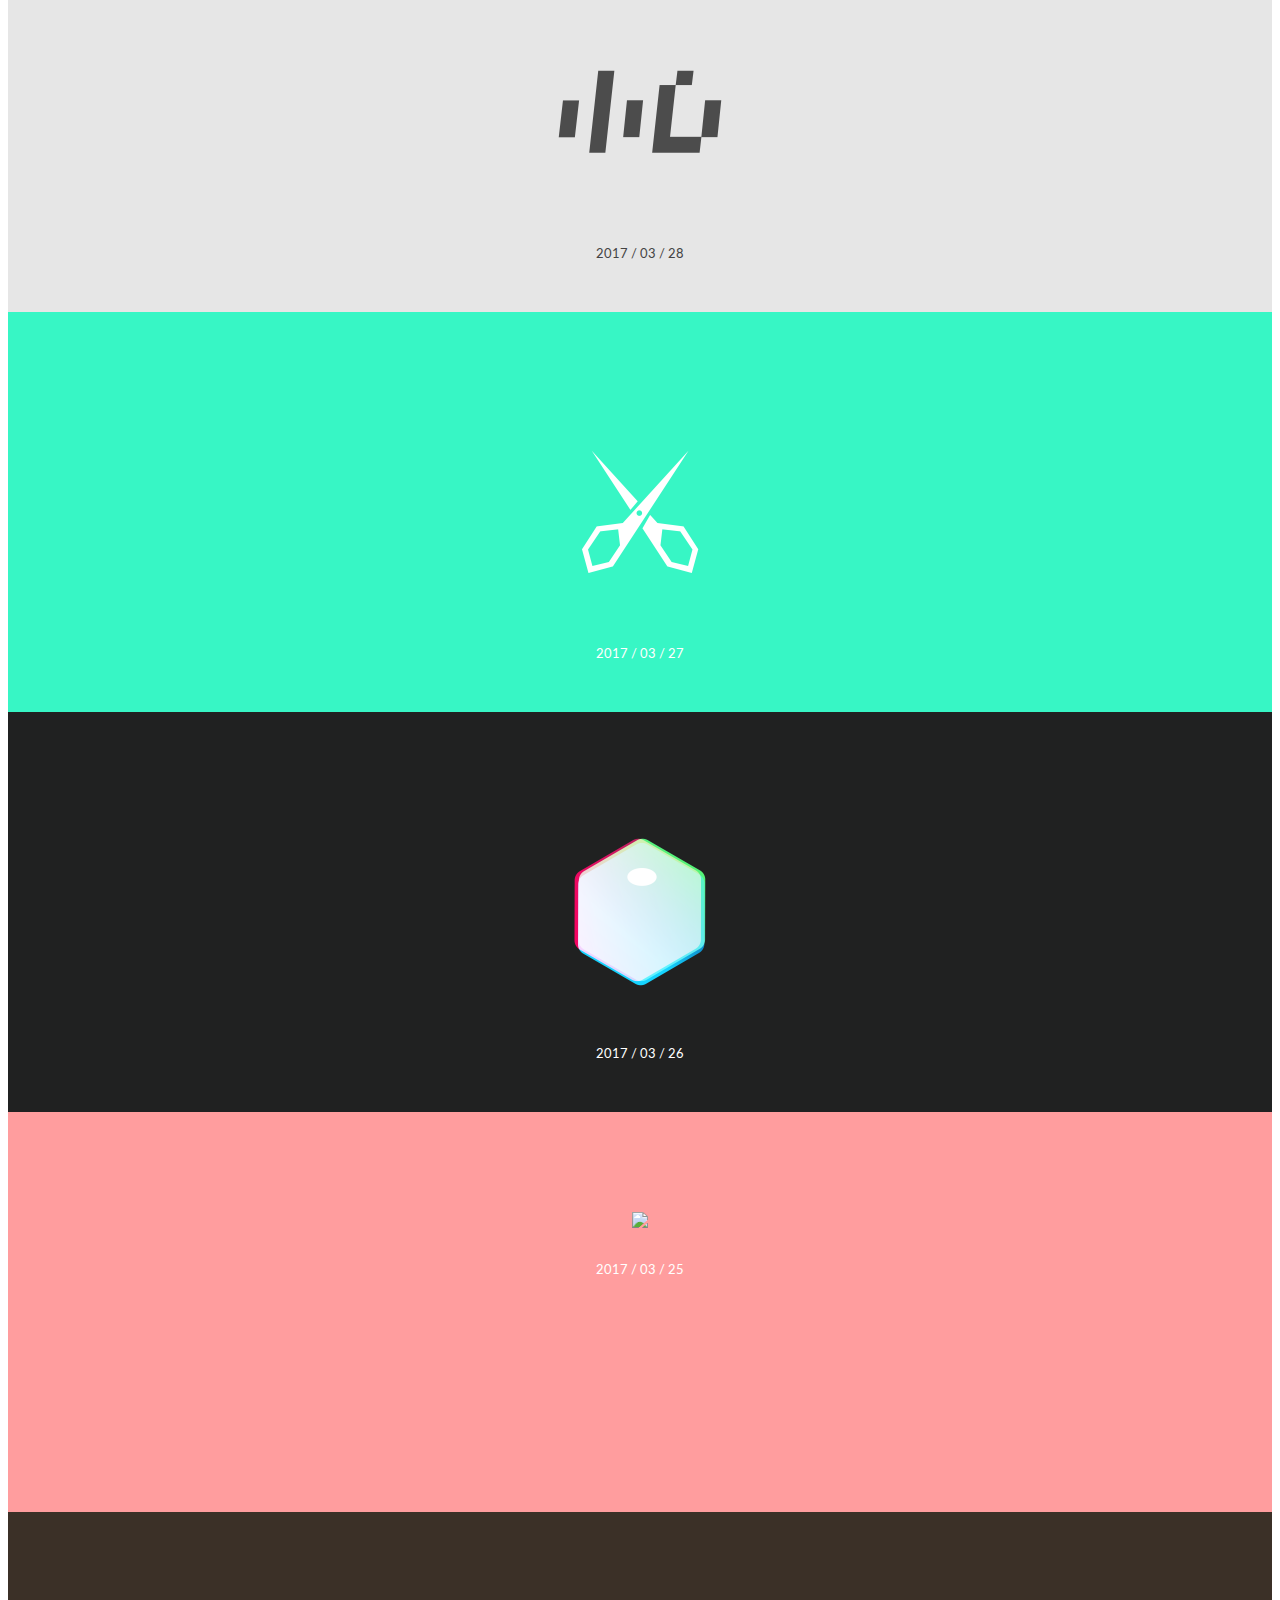
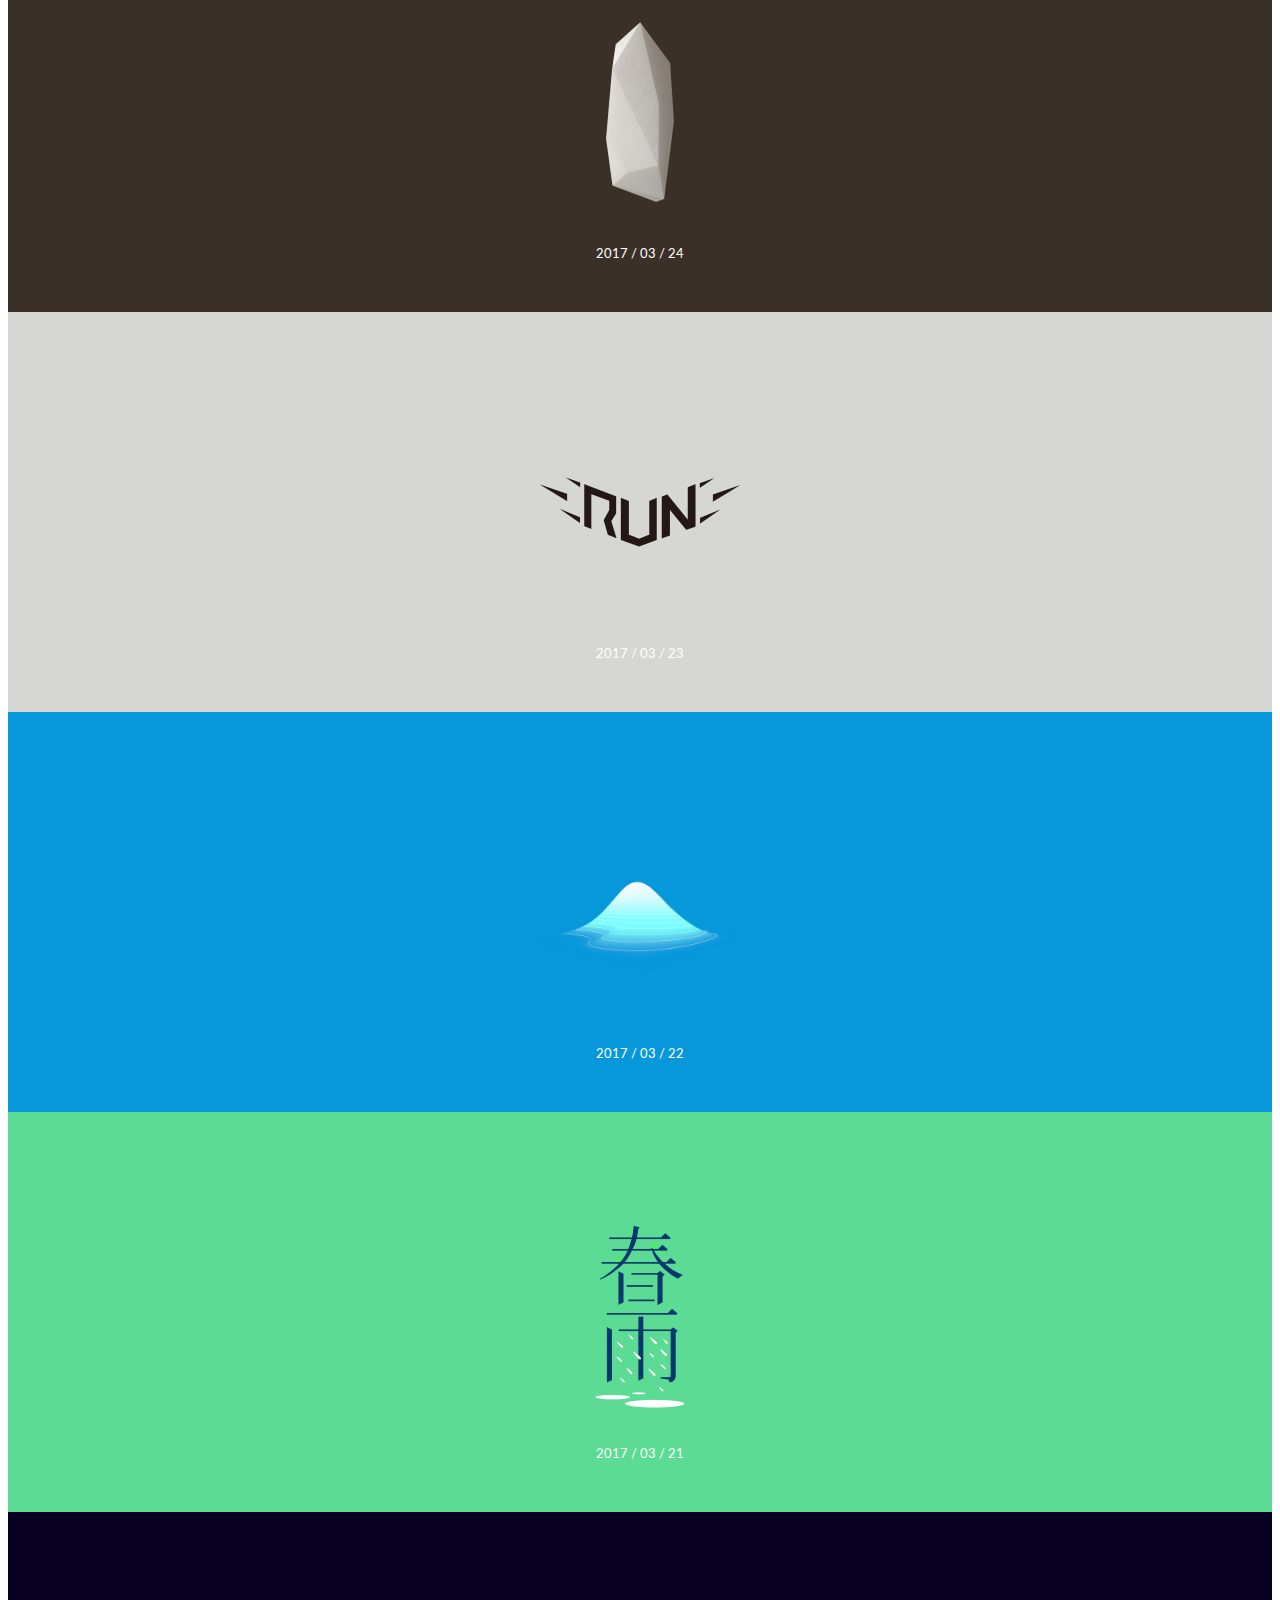
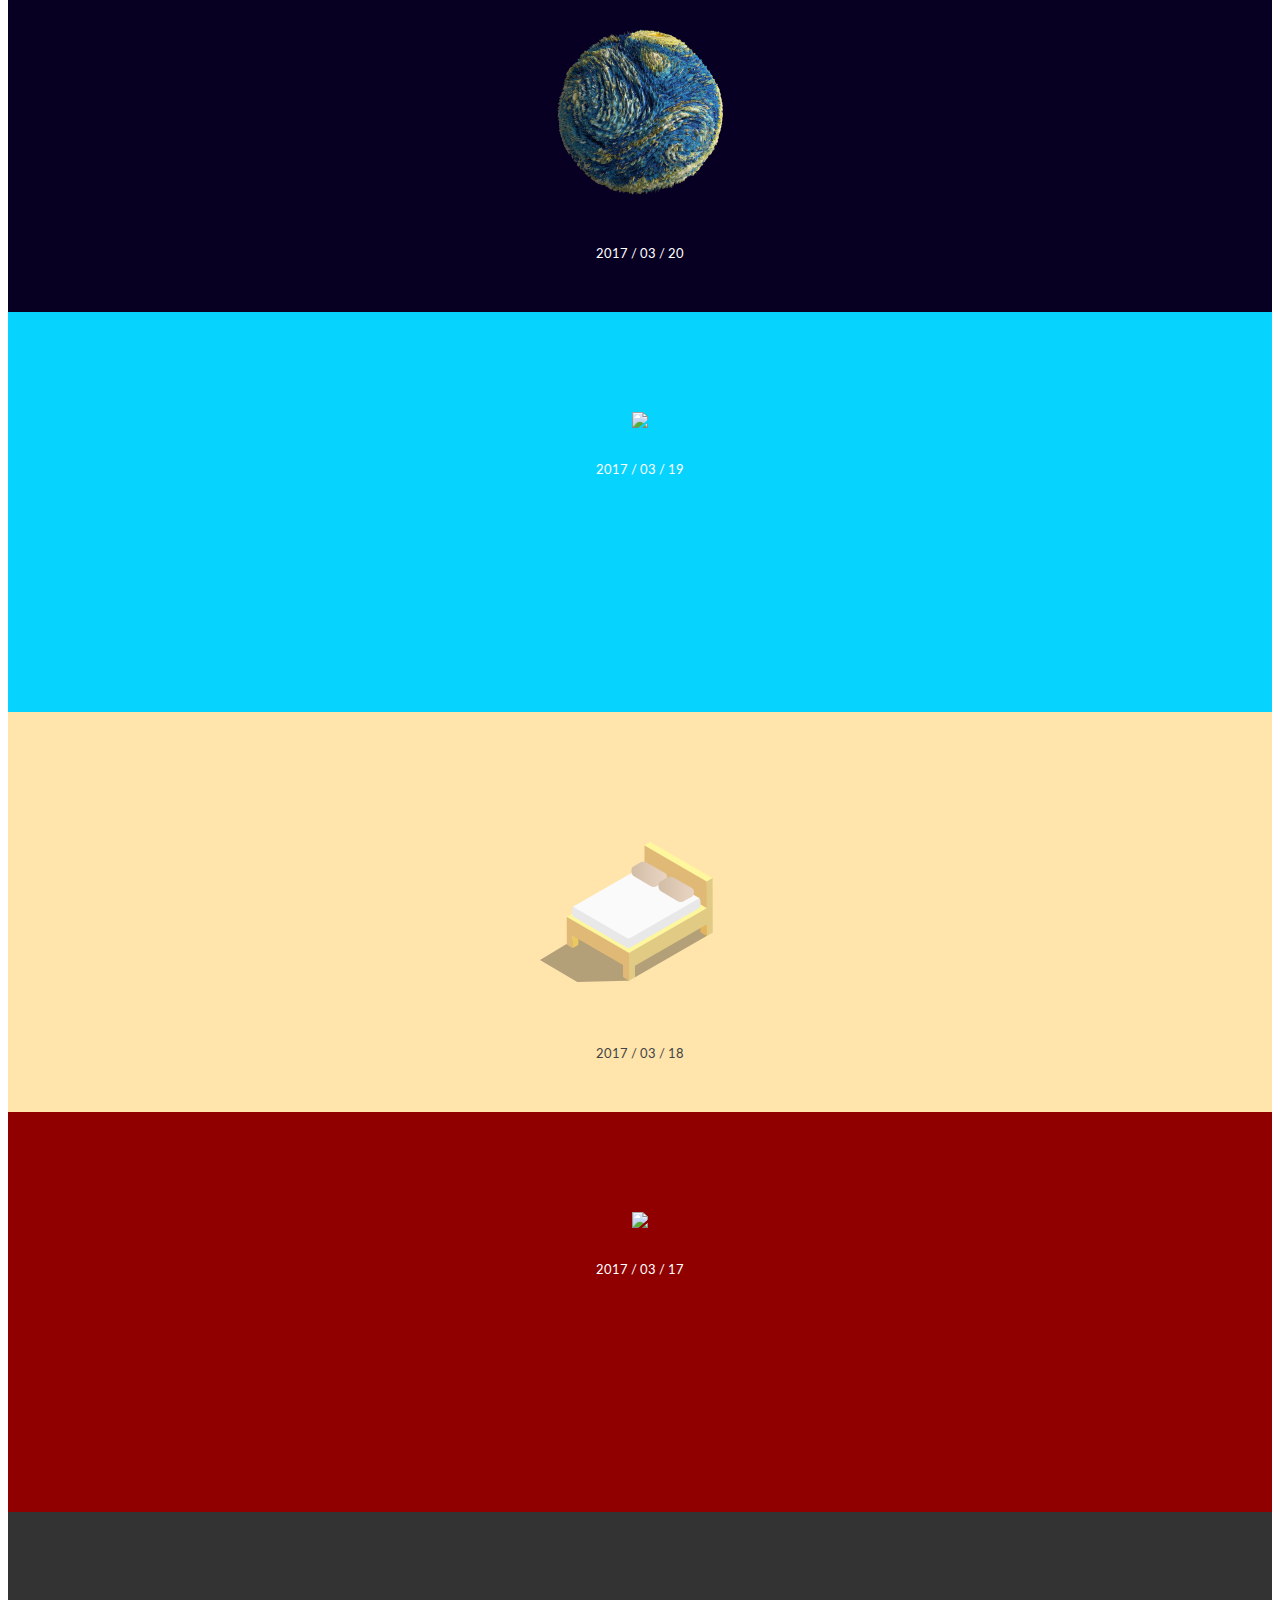
==== commit 6853579d: "up" ====
--- a/index.html
+++ b/index.html
@@ -42,6 +42,7 @@
 		<!-- 5月 -->
 		<div class="content" style="background-color: #D7E2E8"><img src="images/logo/0515.png"><p>2017 / 05 / 15</p></div>
 		<!-- 4月 -->
+		<div class="content" style="background-color: #29E9F7"><img src="images/logo/0424.png"><p>2017 / 04 / 24</p></div>
 		<div class="content" style="background-color: #F6DFE9"><img src="images/logo/0423.png"><p>2017 / 04 / 23</p></div>
 		<div class="content" style="background-color: #F57C0E"><img src="images/logo/0422.png"><p>2017 / 04 / 22</p></div>
 		<div class="content" style="background-color: #F6F6F6"><img src="images/logo/0420.png"><p style="color: #444444;">2017 / 04 / 20</p></div>
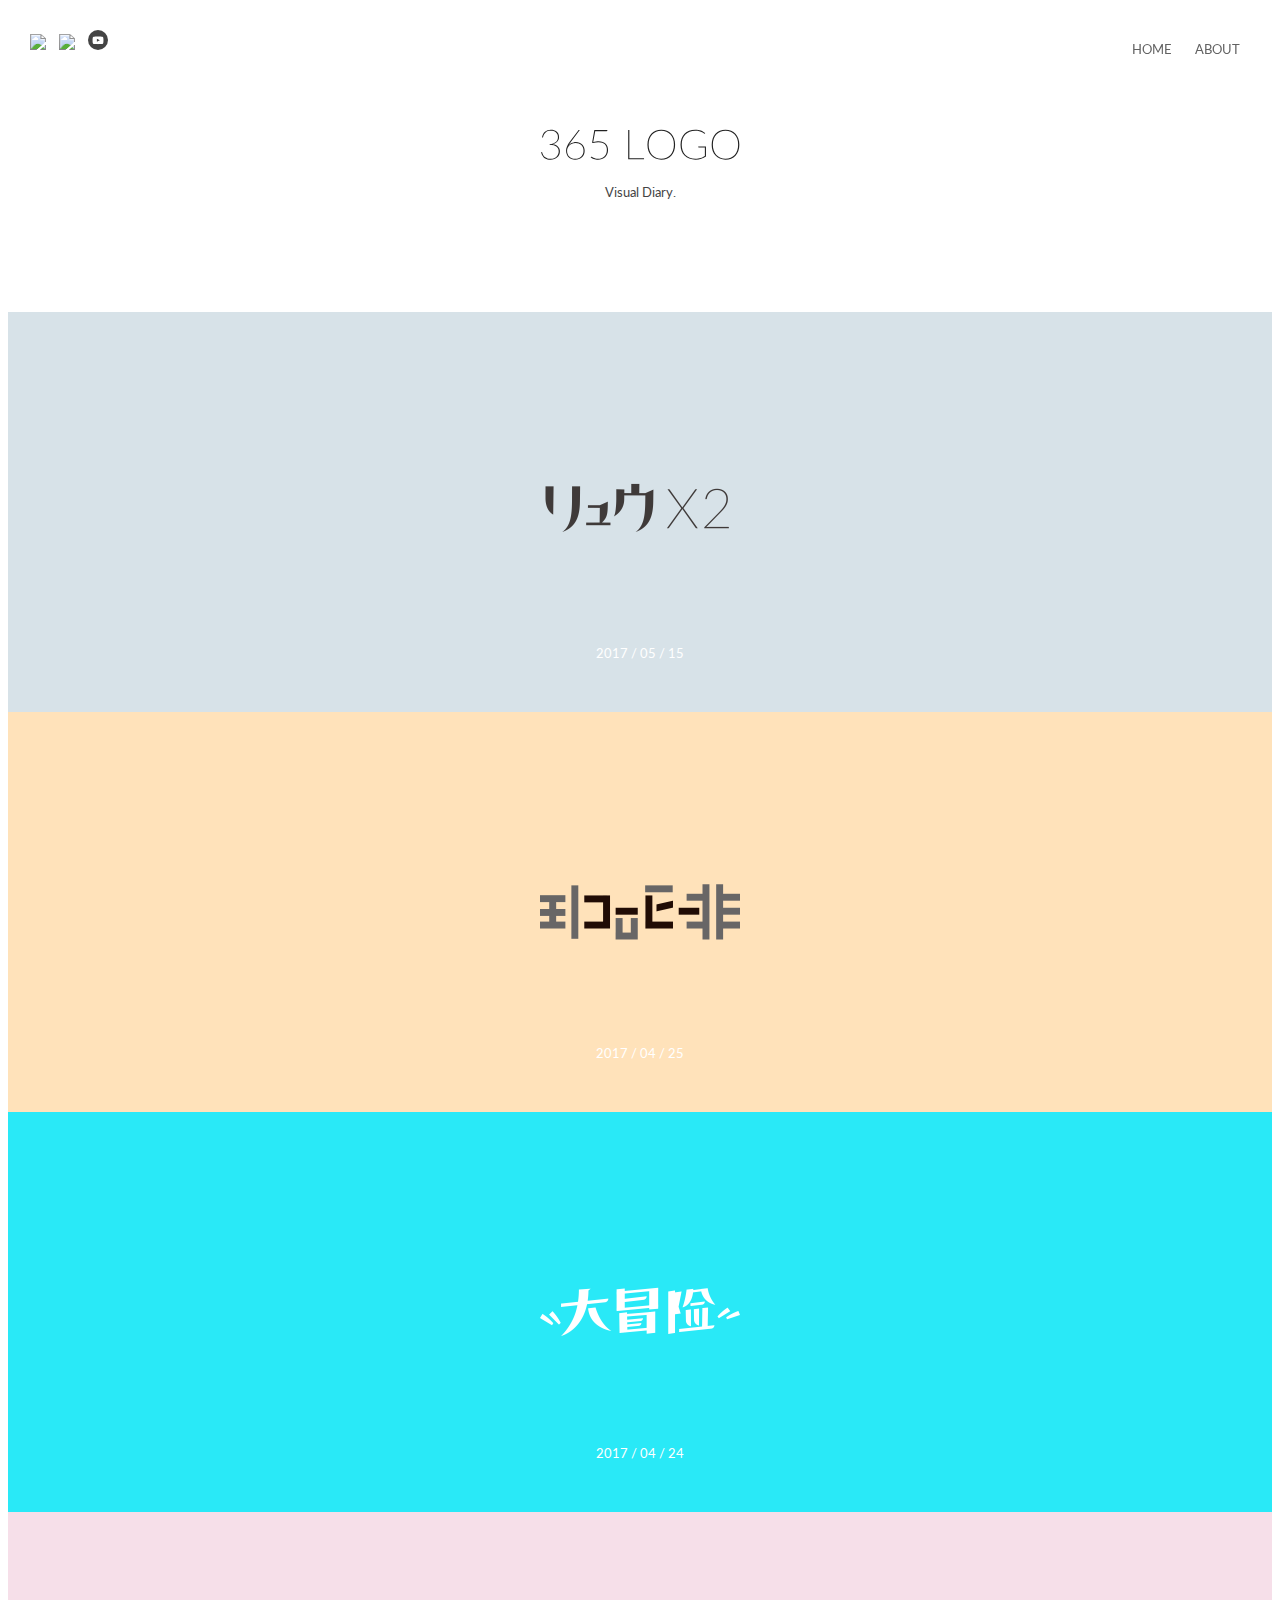
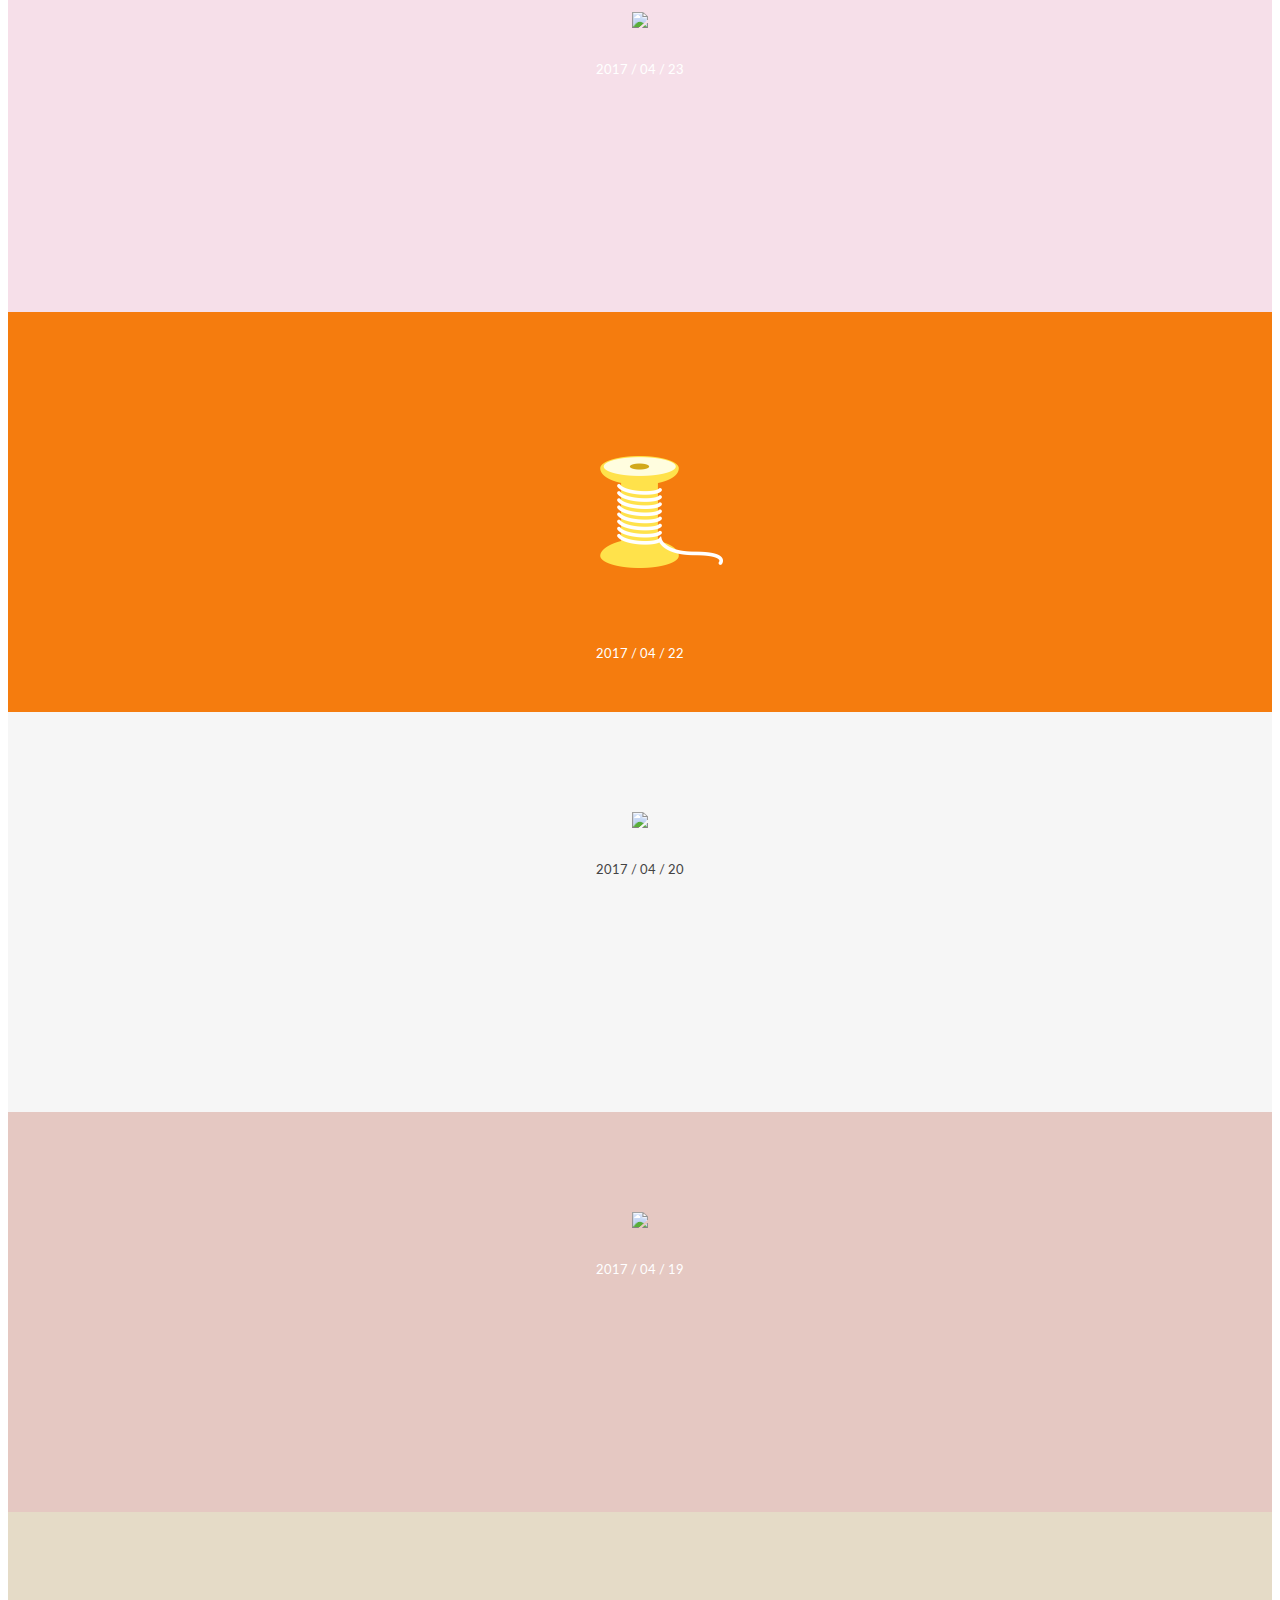
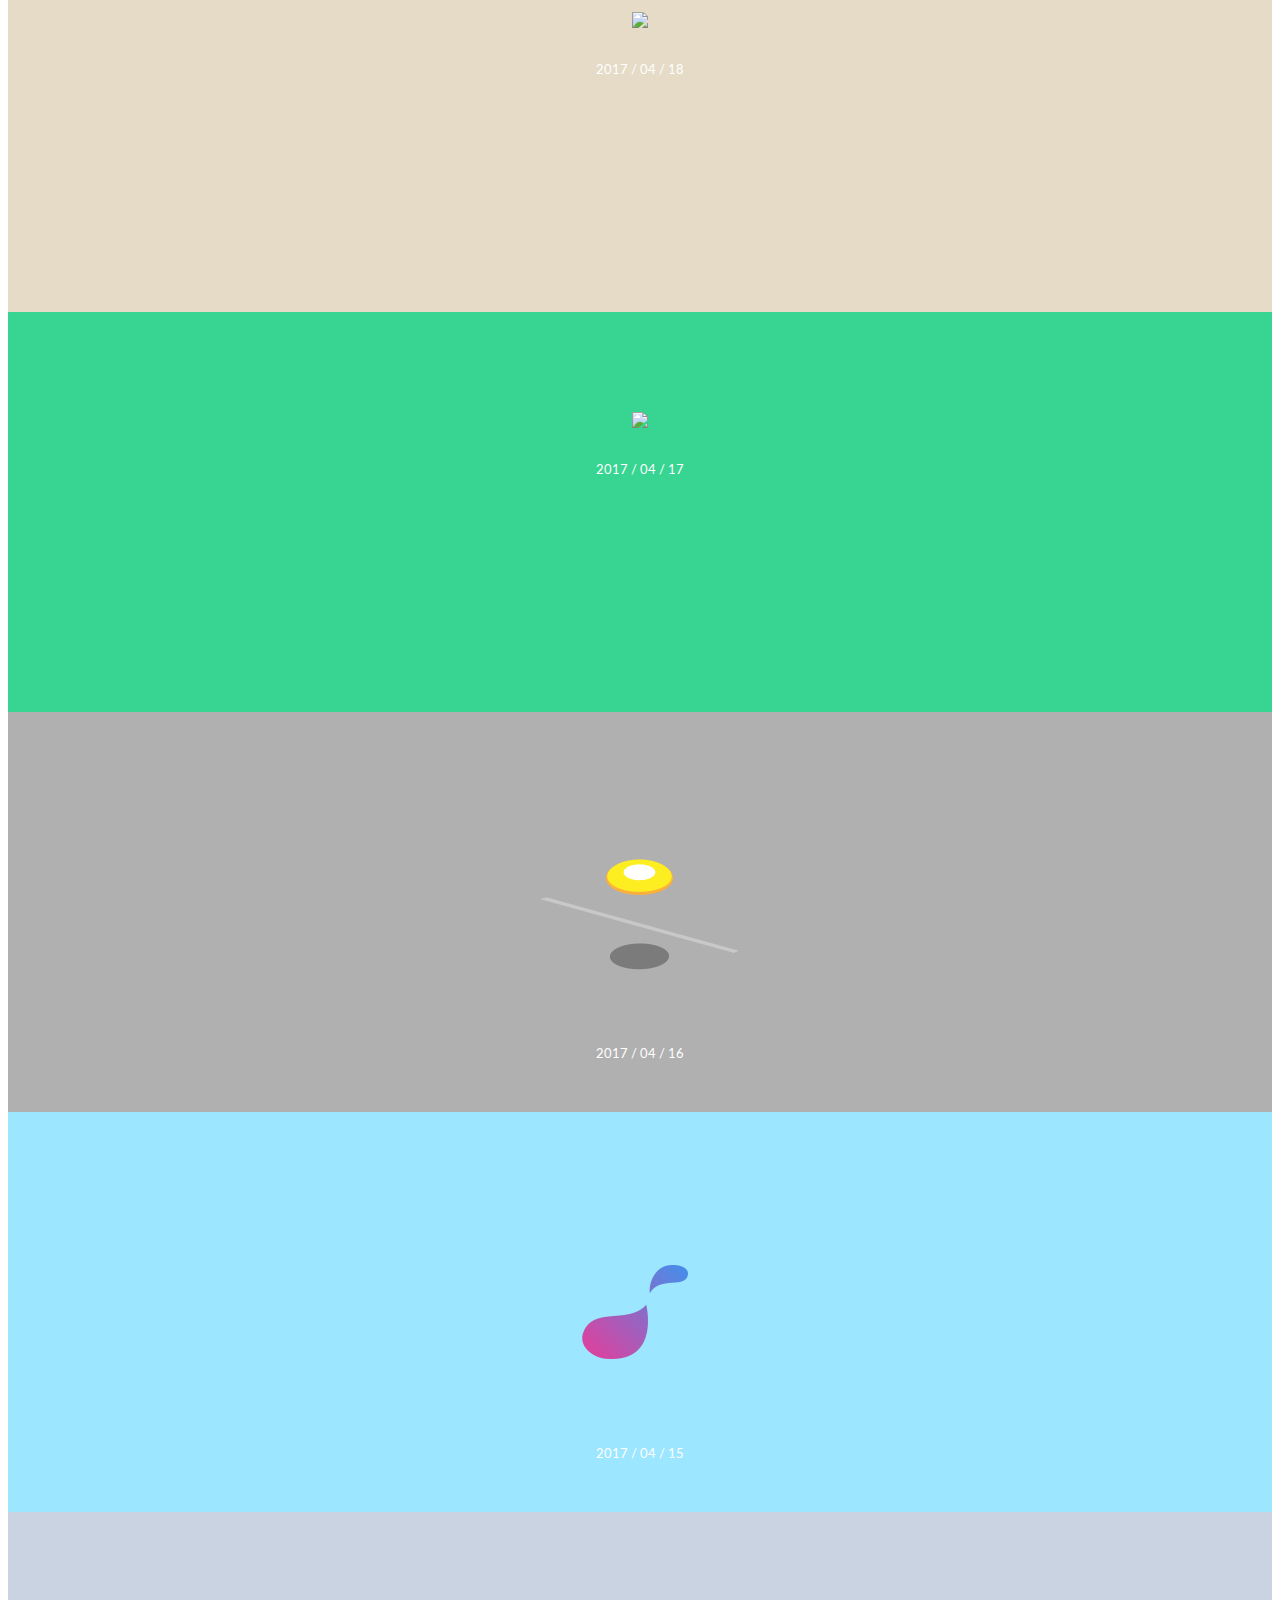
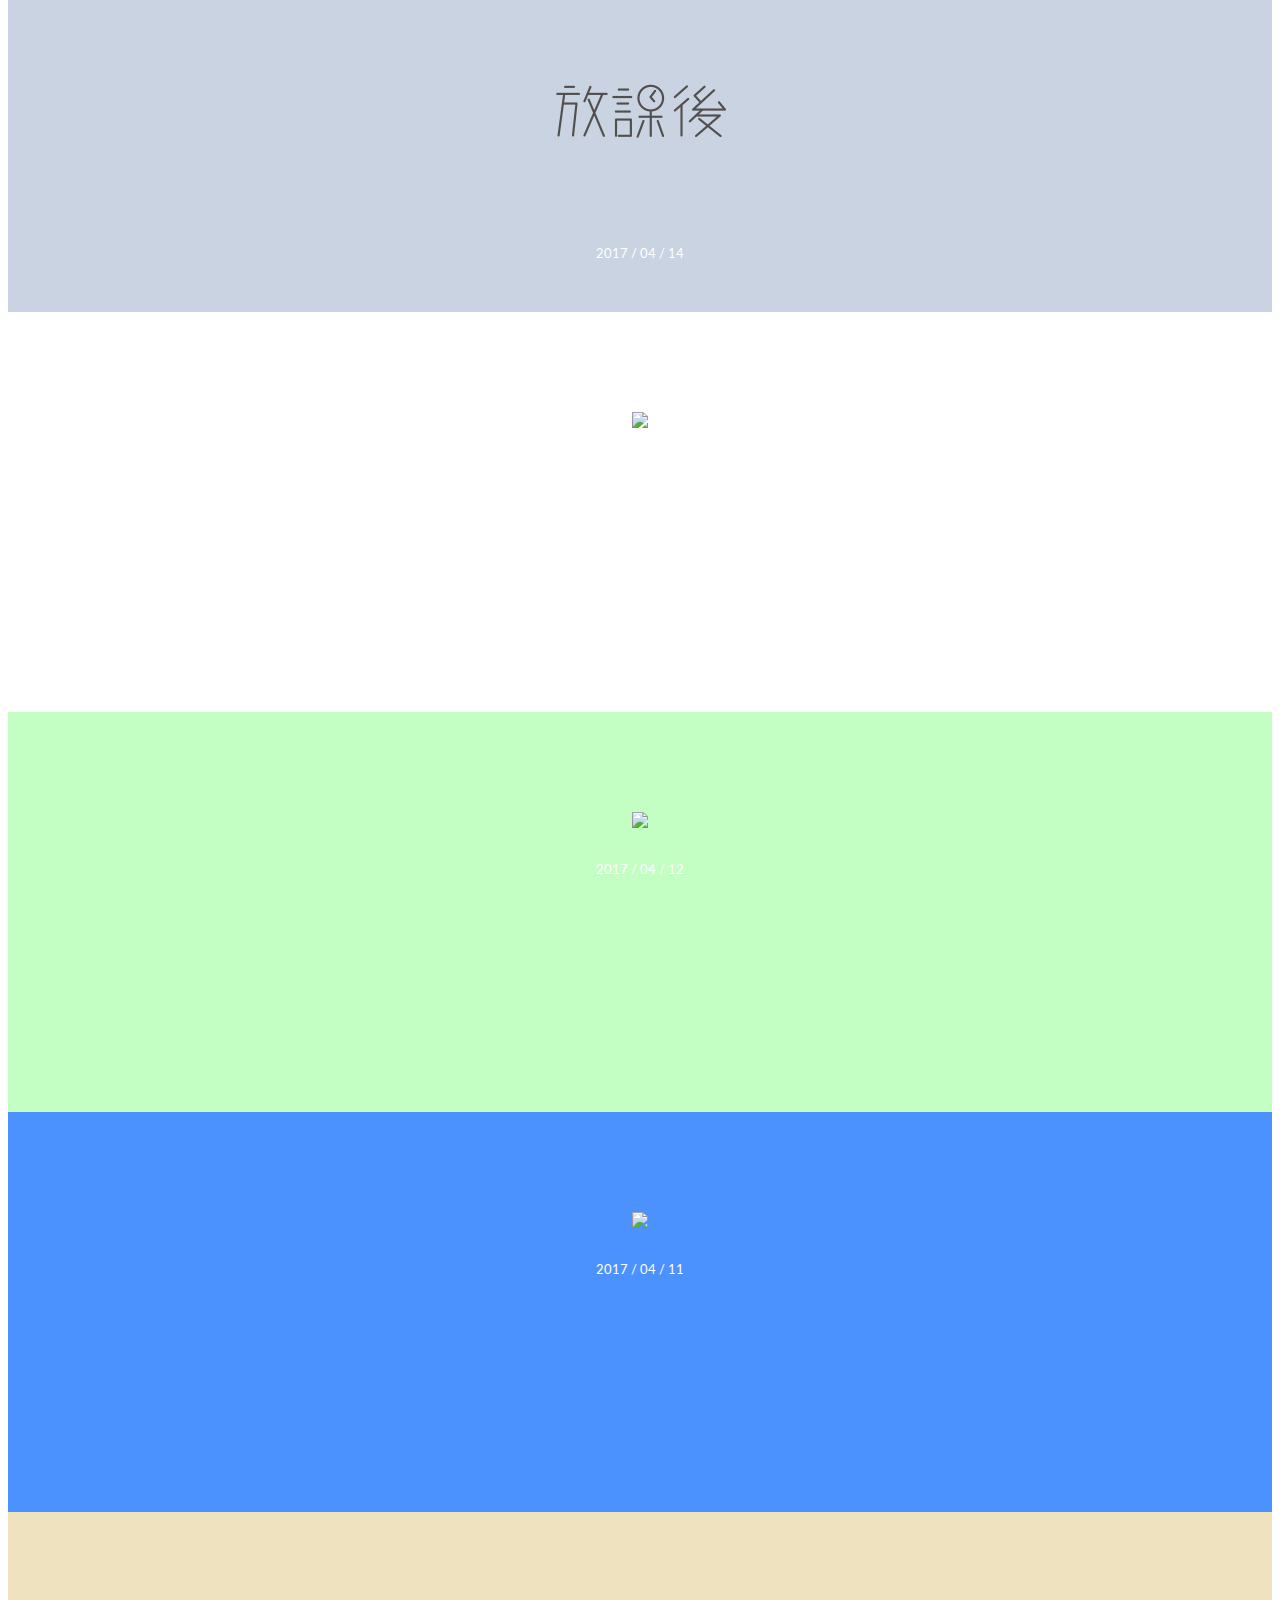
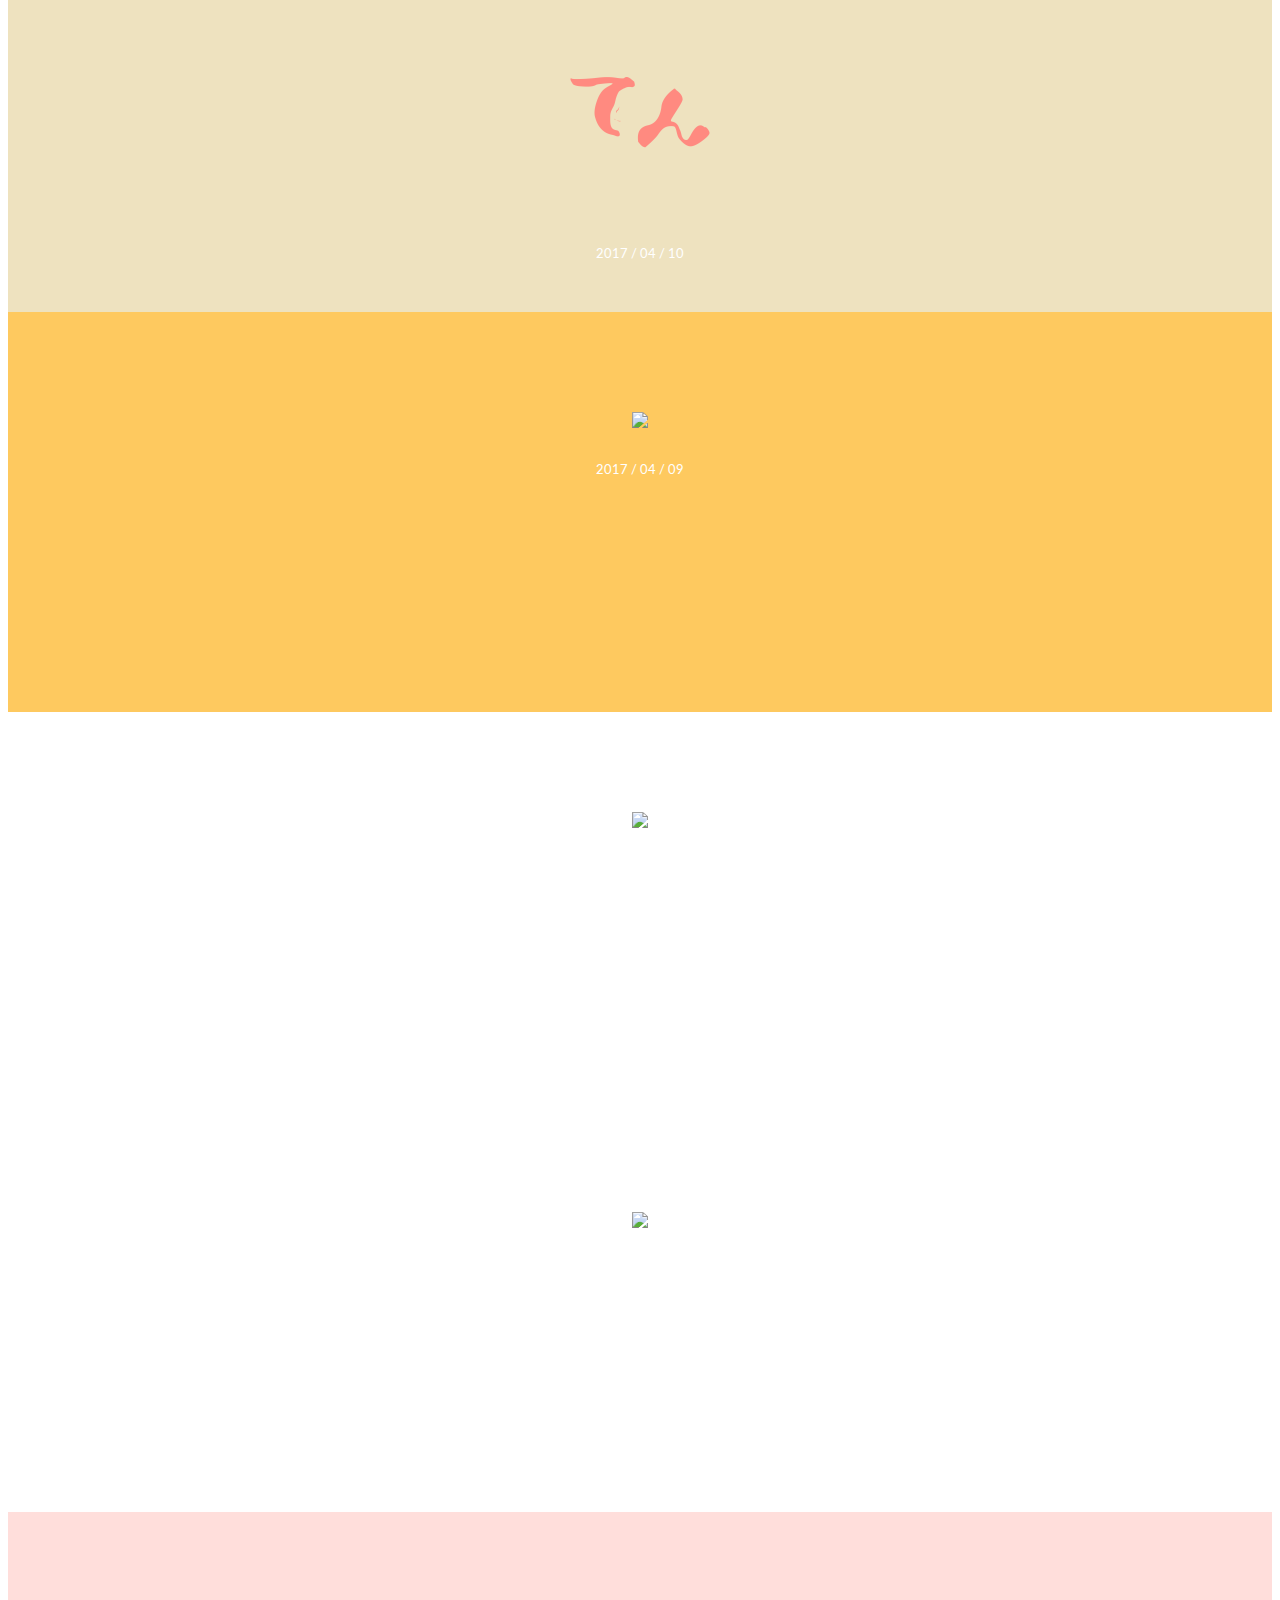
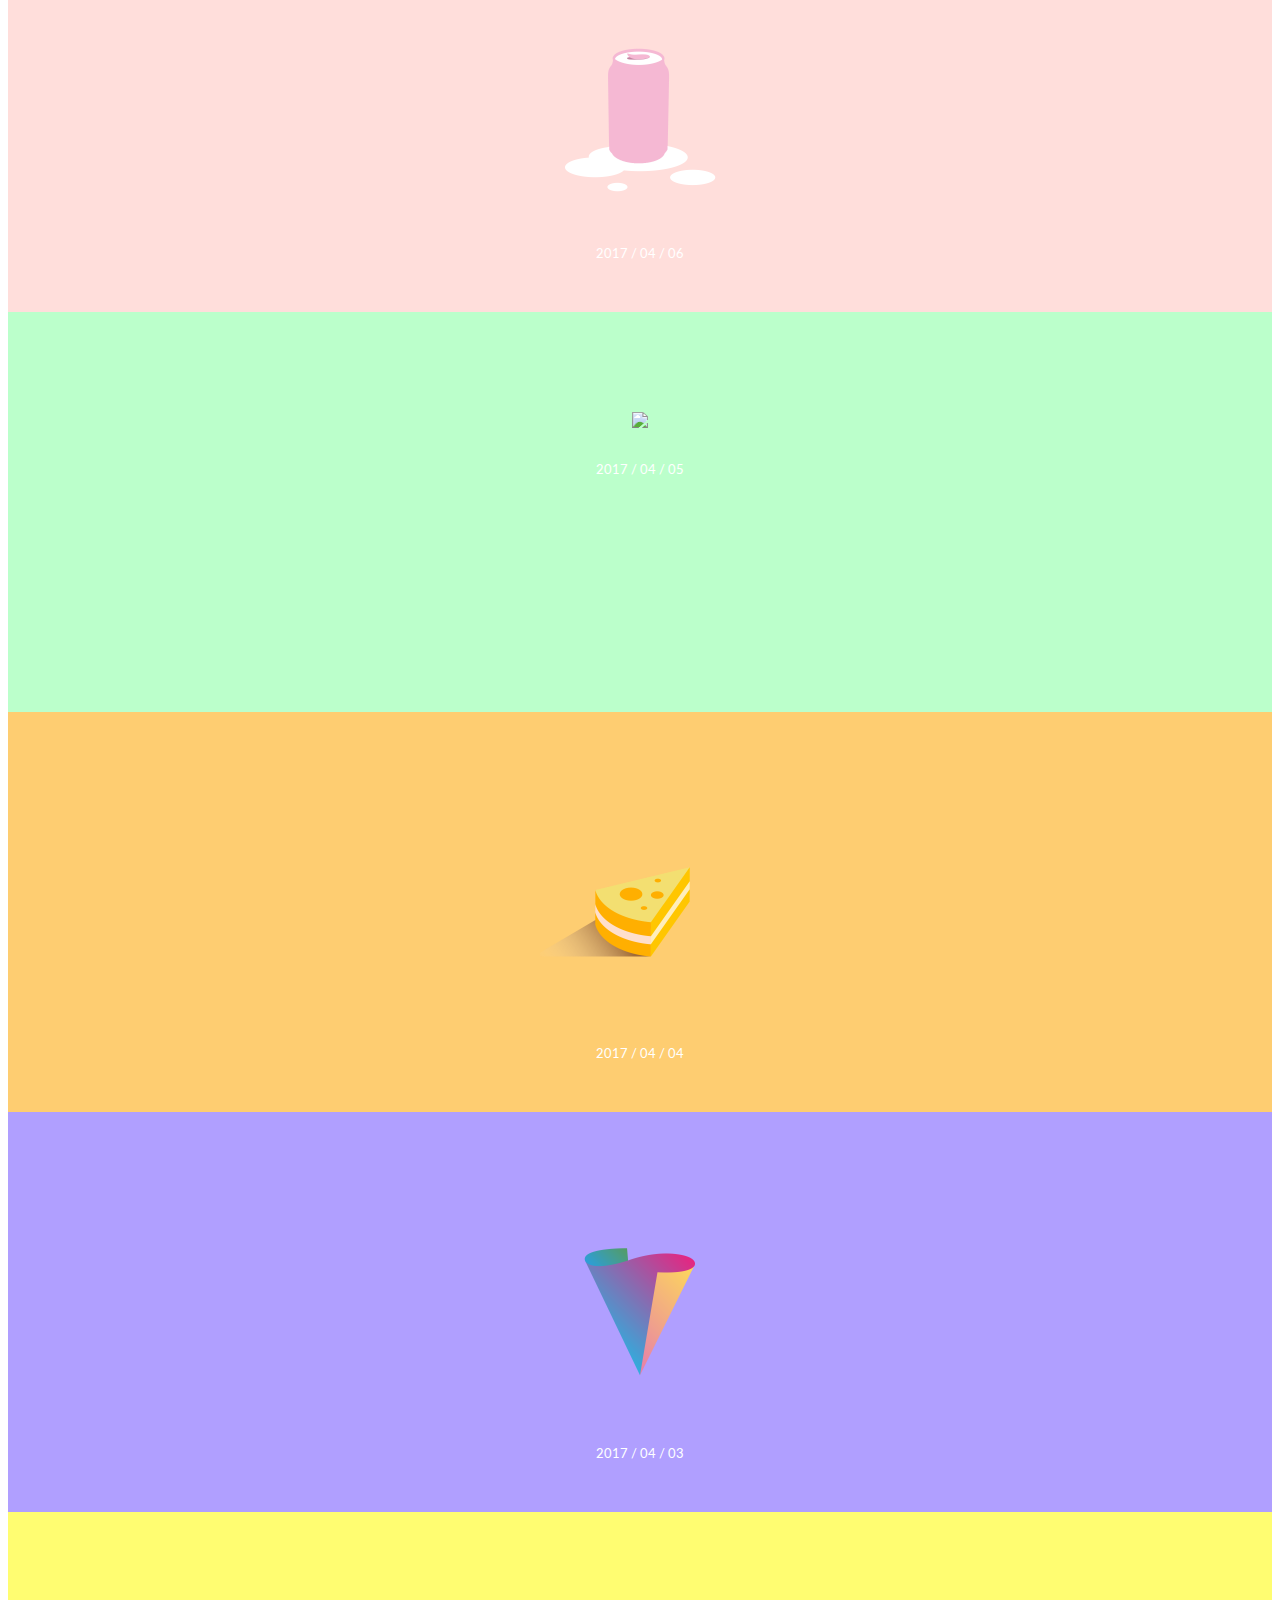
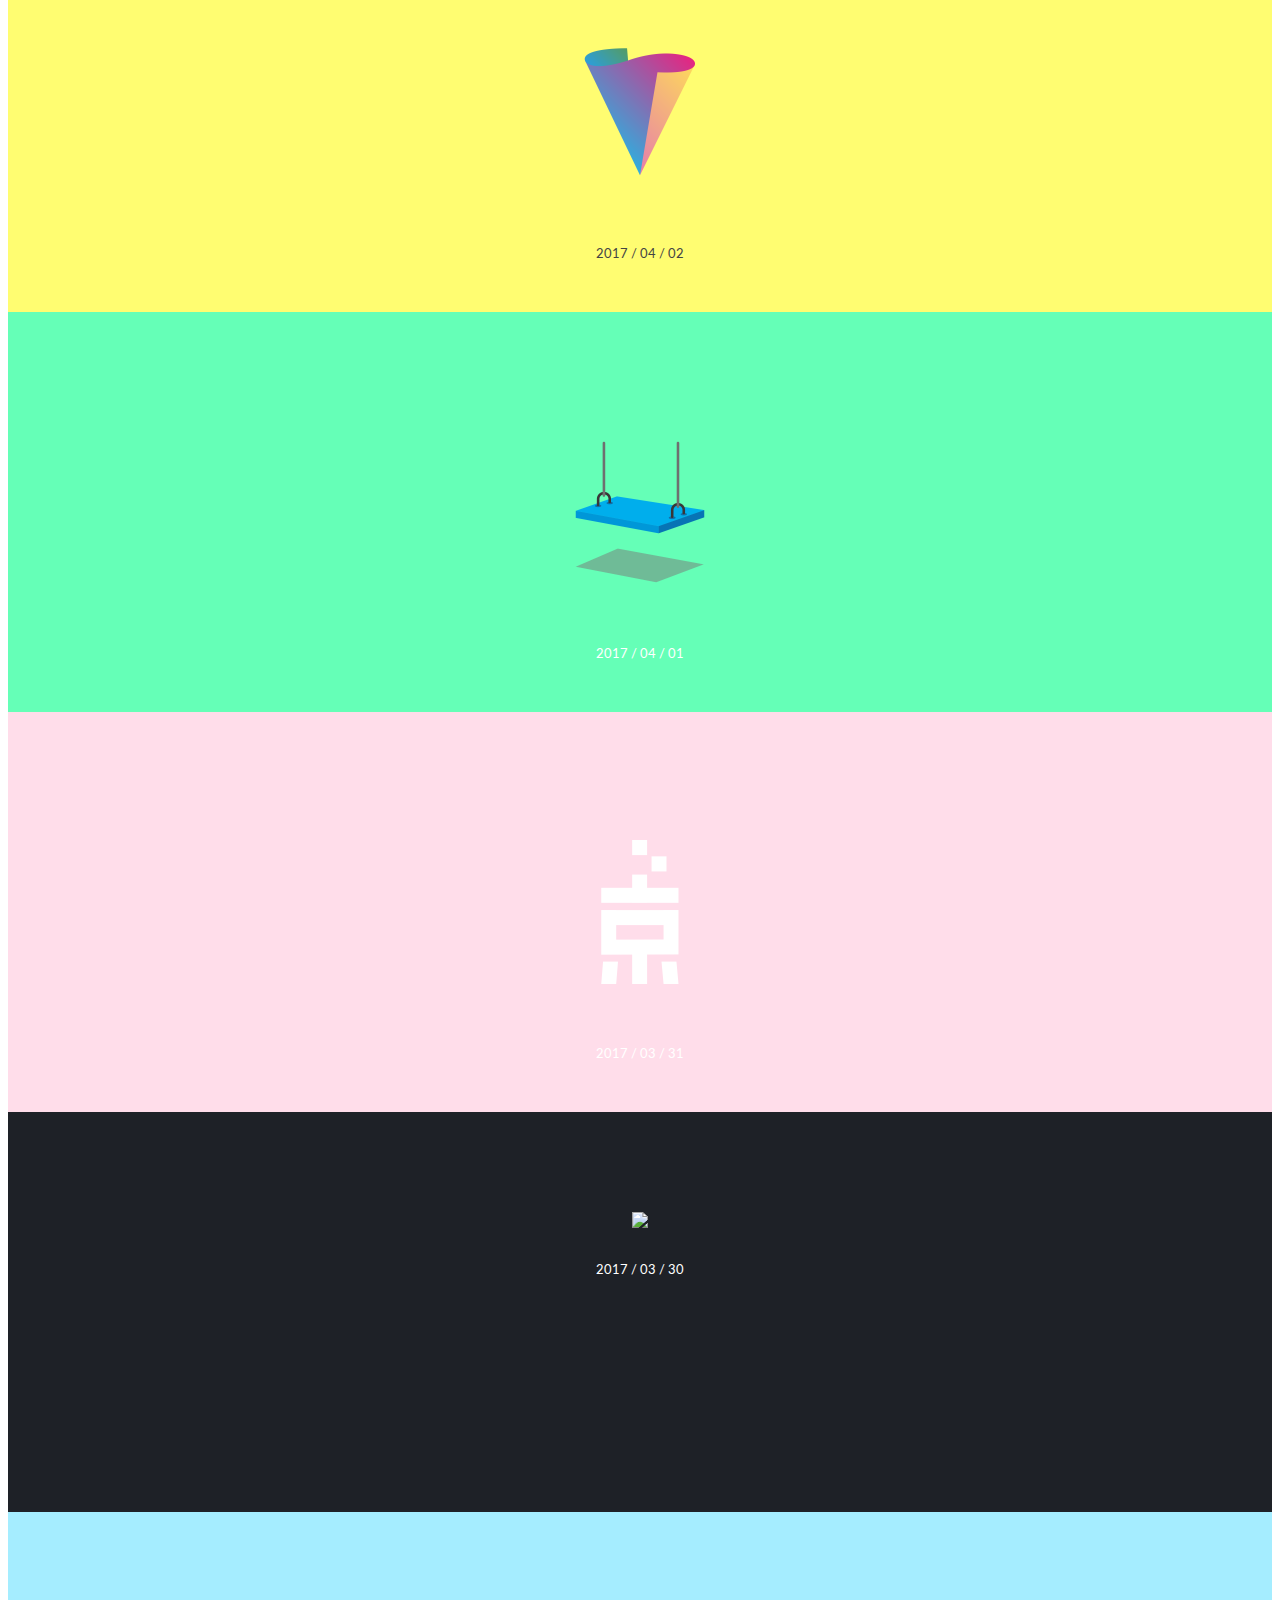
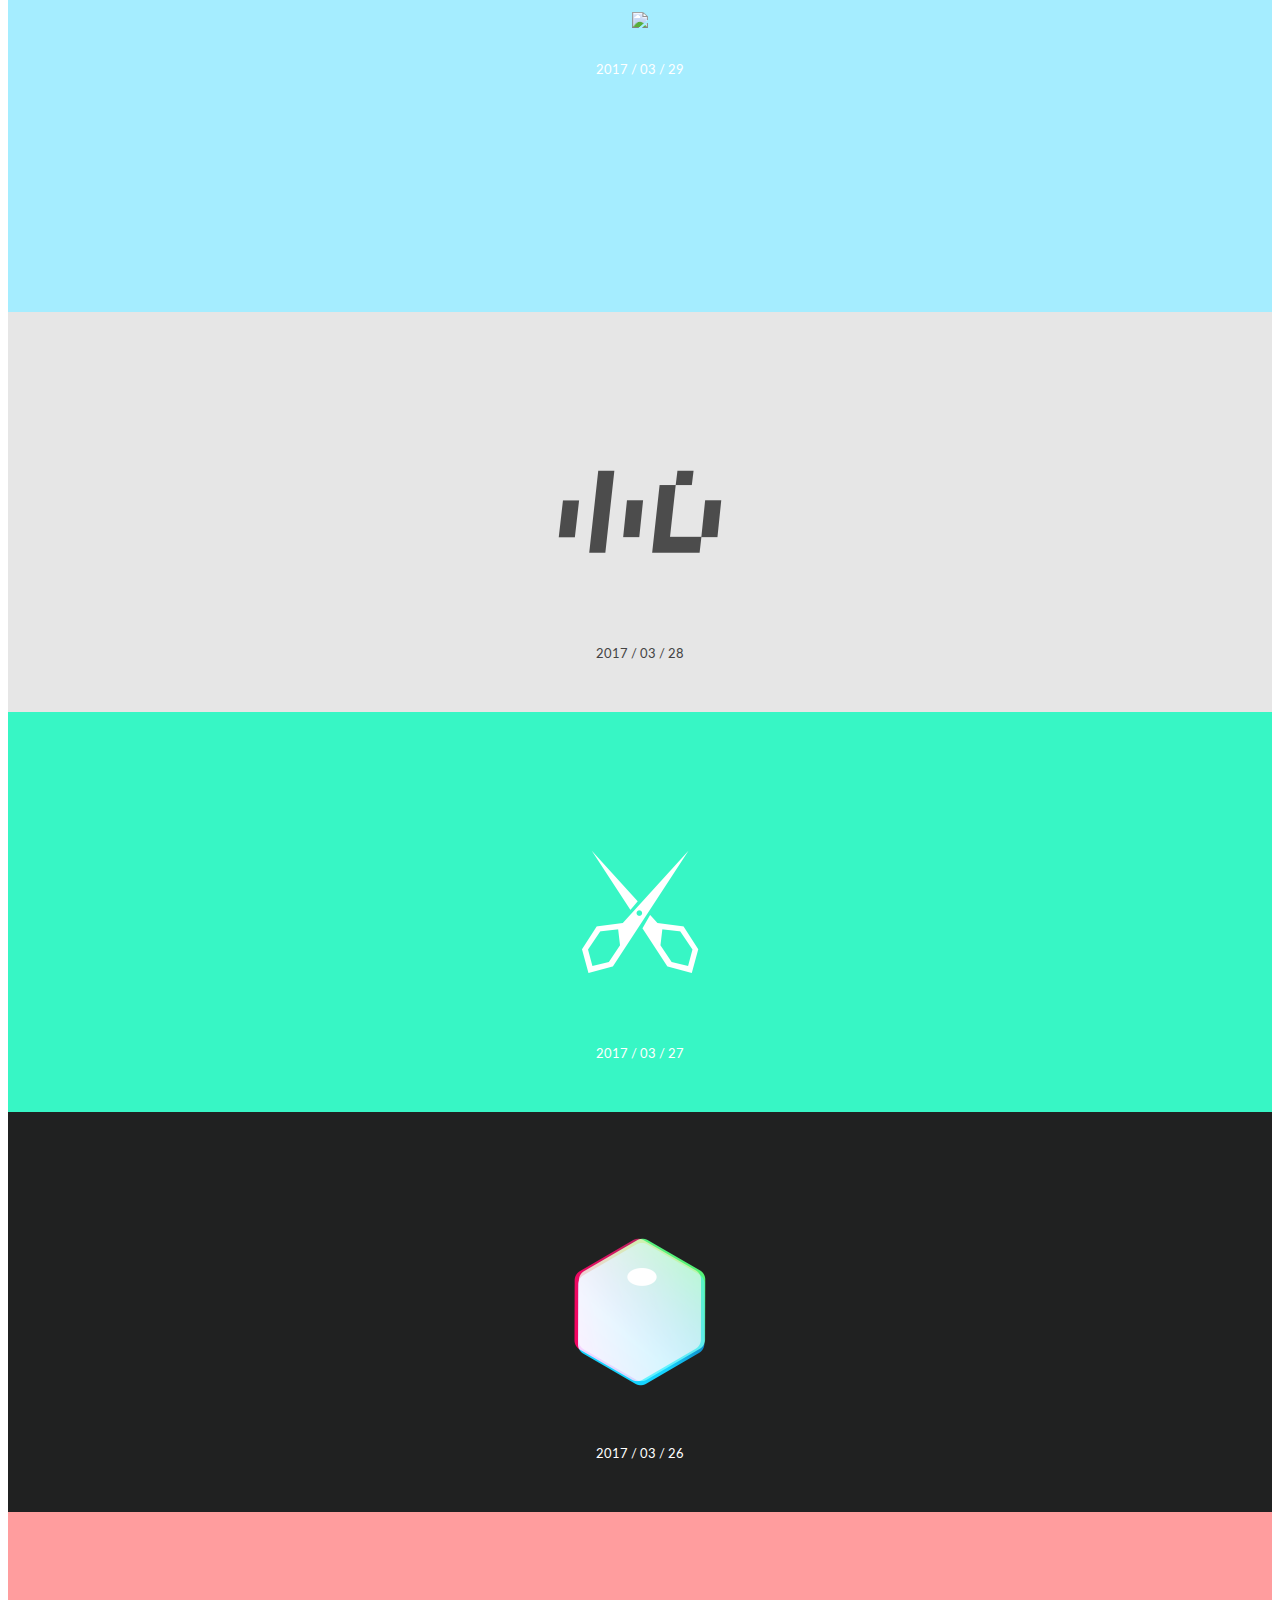
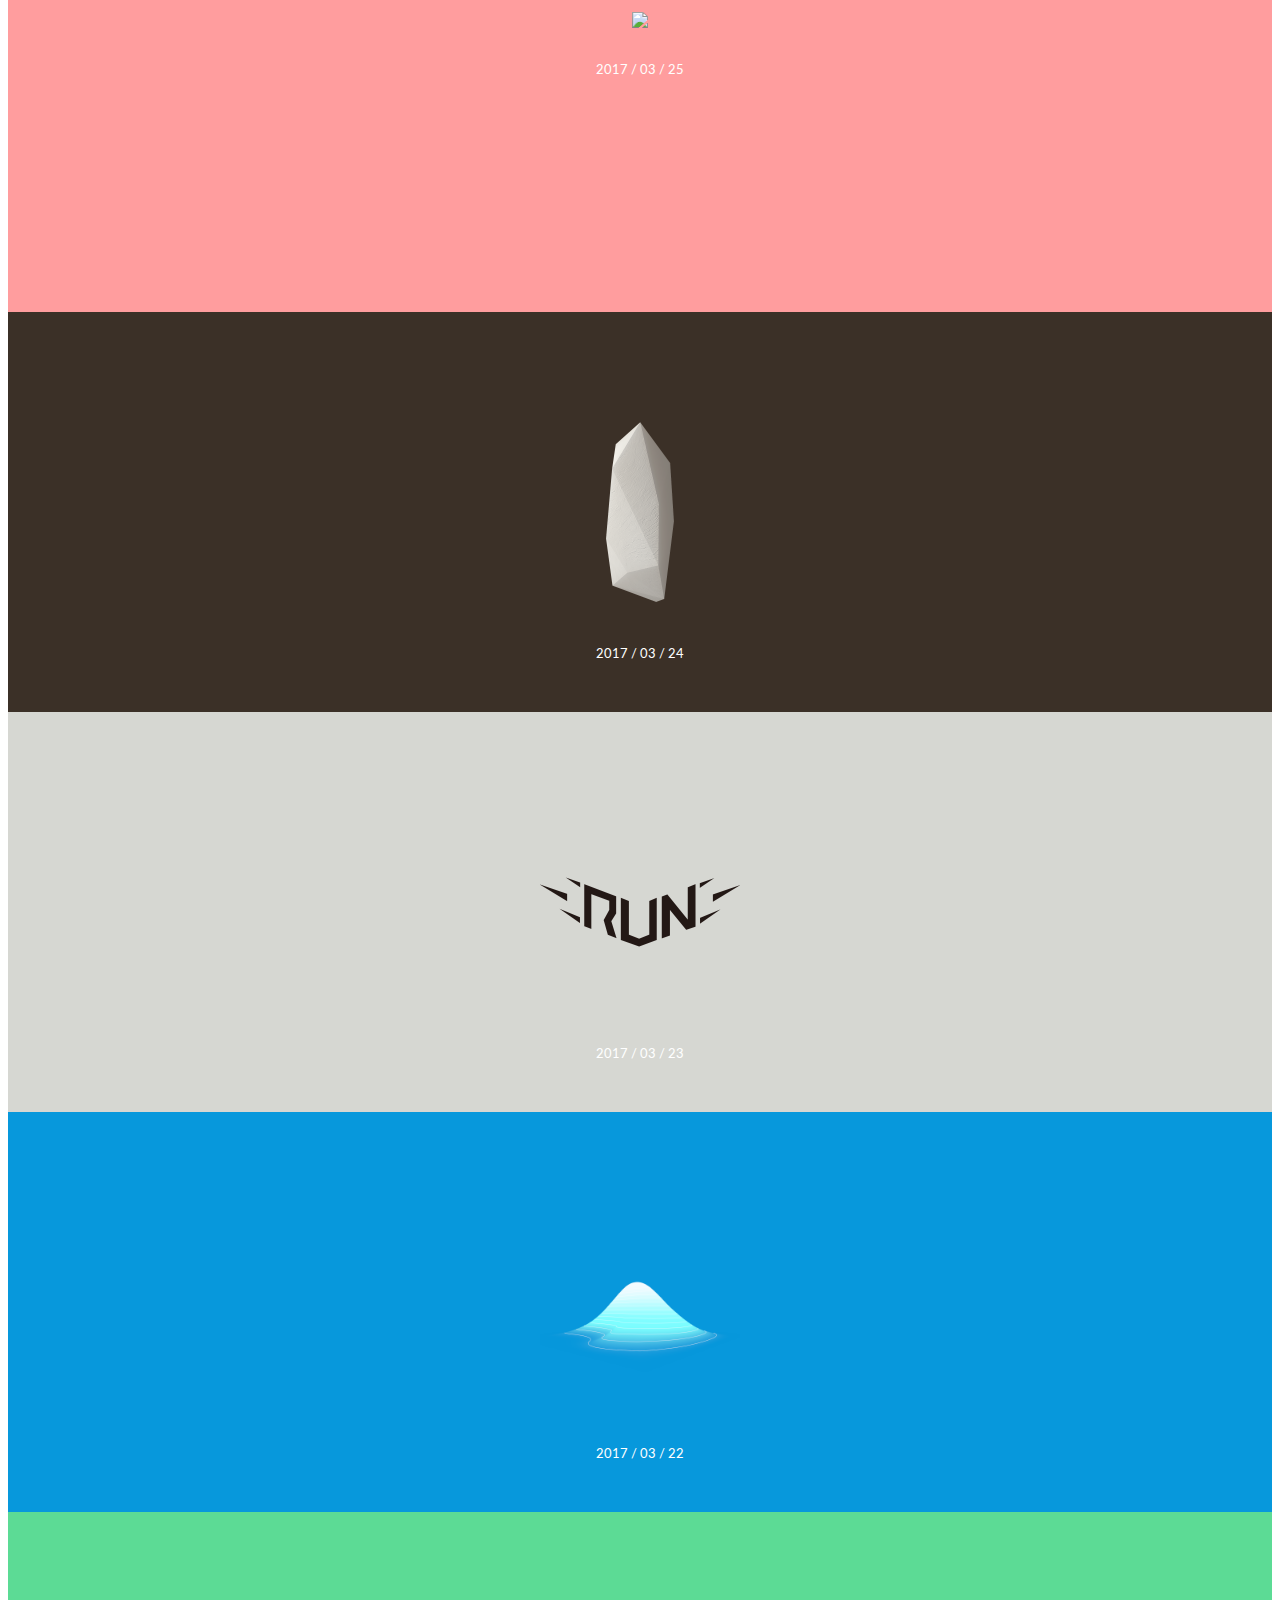
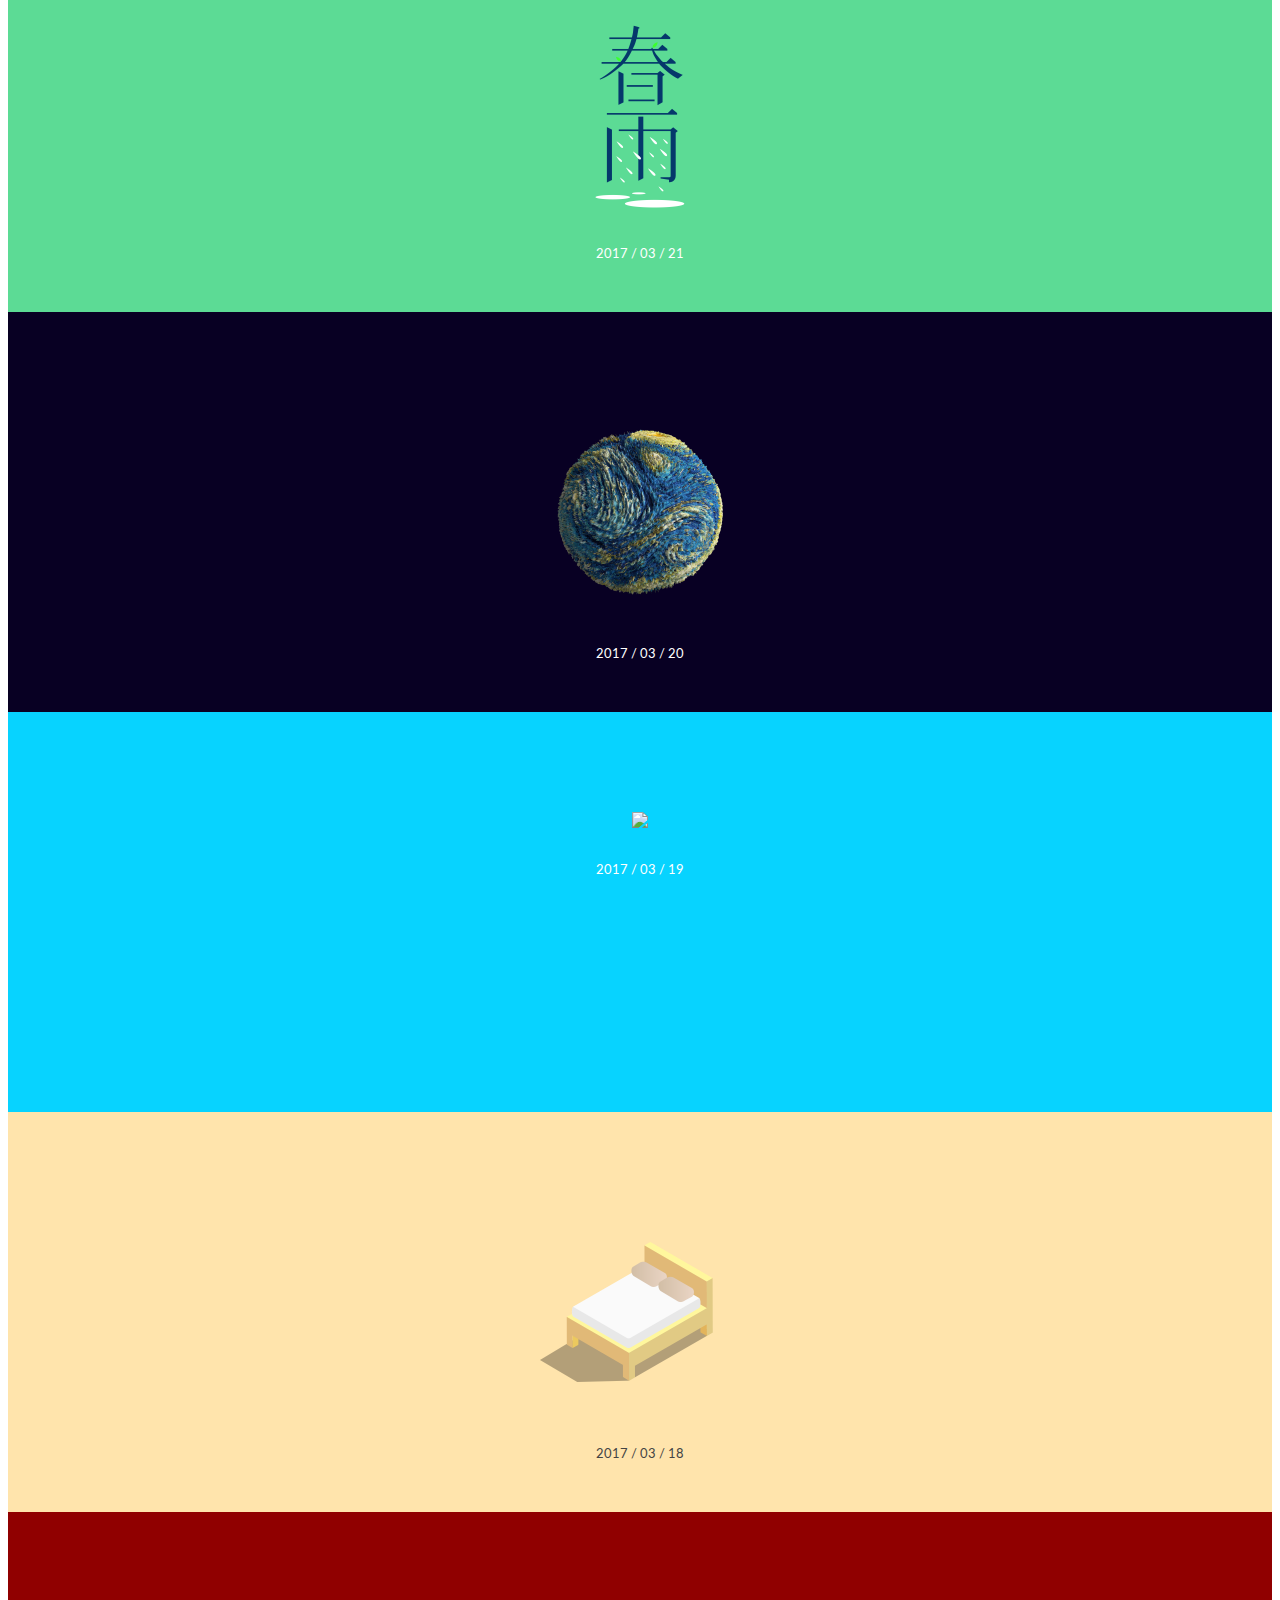
==== commit 2e0c5bda: "up" ====
--- a/index.html
+++ b/index.html
@@ -42,6 +42,7 @@
 		<!-- 5月 -->
 		<div class="content" style="background-color: #D7E2E8"><img src="images/logo/0515.png"><p>2017 / 05 / 15</p></div>
 		<!-- 4月 -->
+		<div class="content" style="background-color: #FFE2BA"><img src="images/logo/0425.png"><p>2017 / 04 / 25</p></div>
 		<div class="content" style="background-color: #29E9F7"><img src="images/logo/0424.png"><p>2017 / 04 / 24</p></div>
 		<div class="content" style="background-color: #F6DFE9"><img src="images/logo/0423.png"><p>2017 / 04 / 23</p></div>
 		<div class="content" style="background-color: #F57C0E"><img src="images/logo/0422.png"><p>2017 / 04 / 22</p></div>
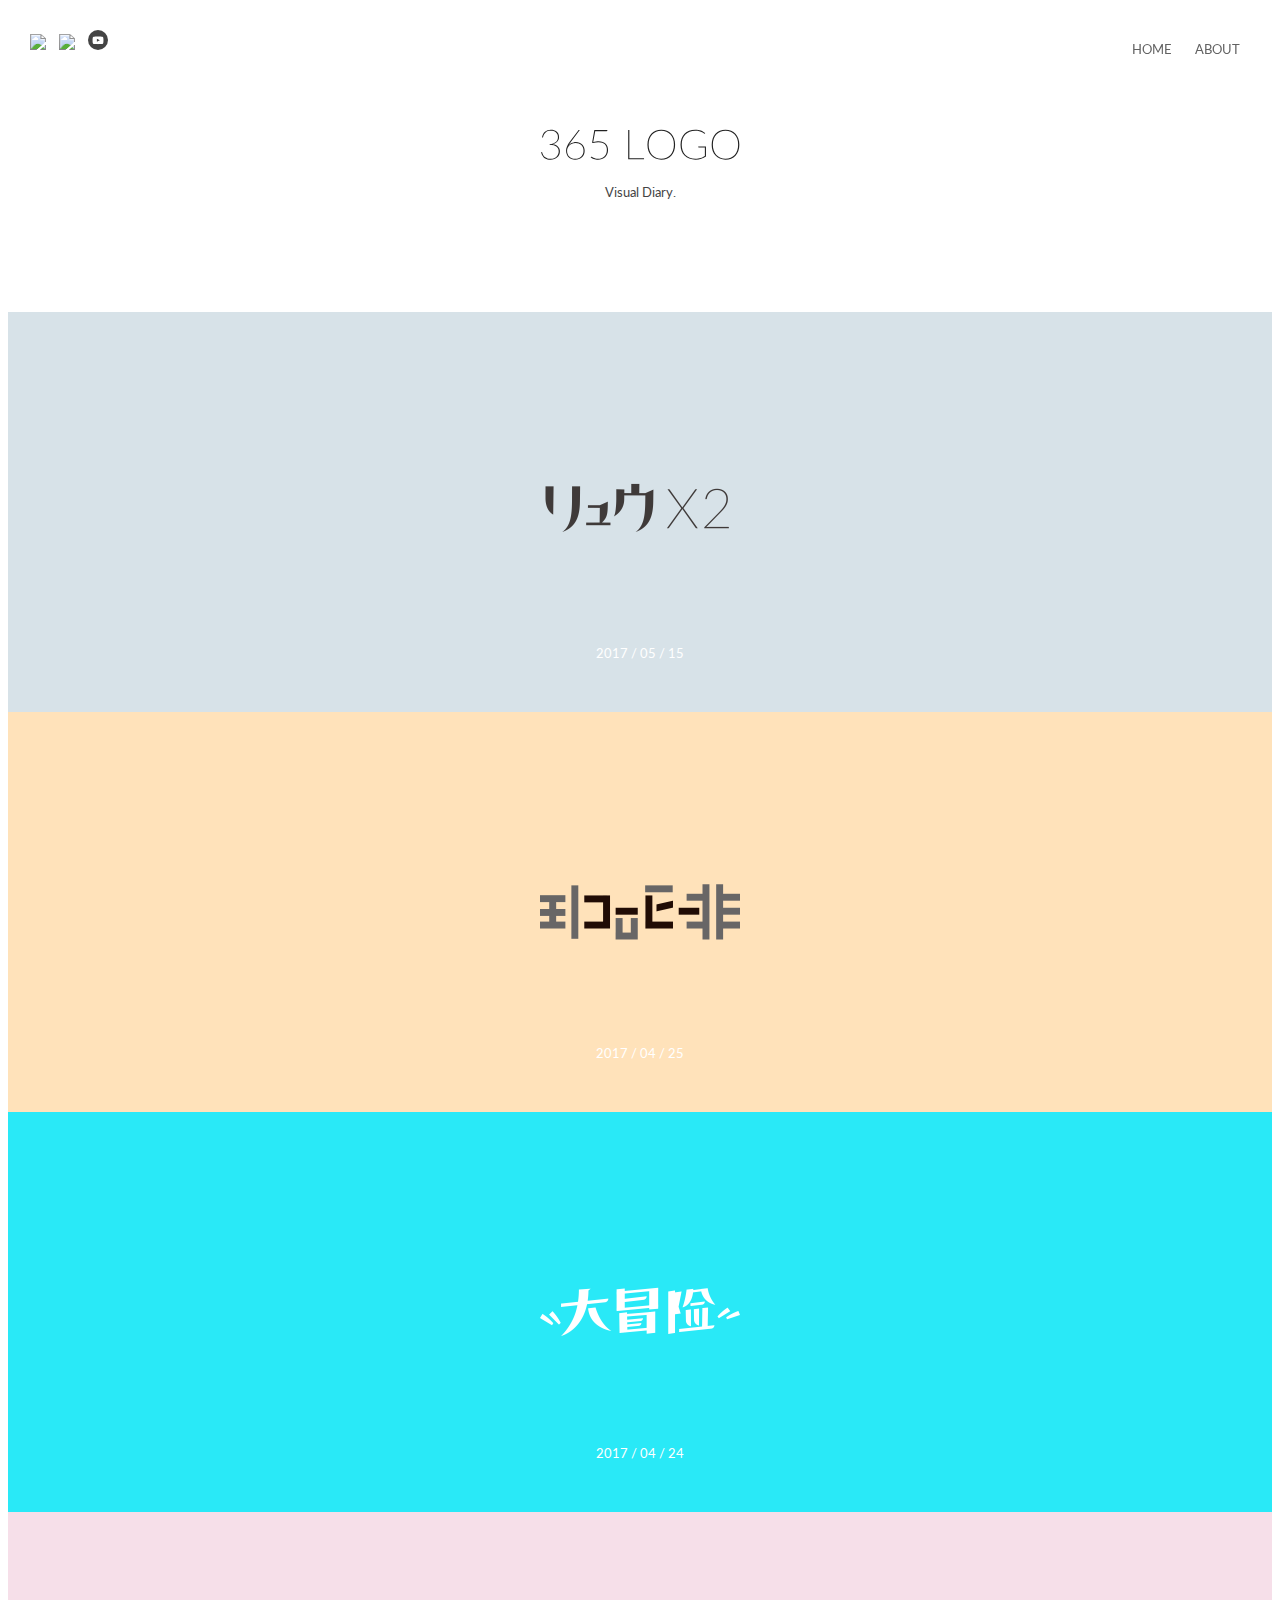
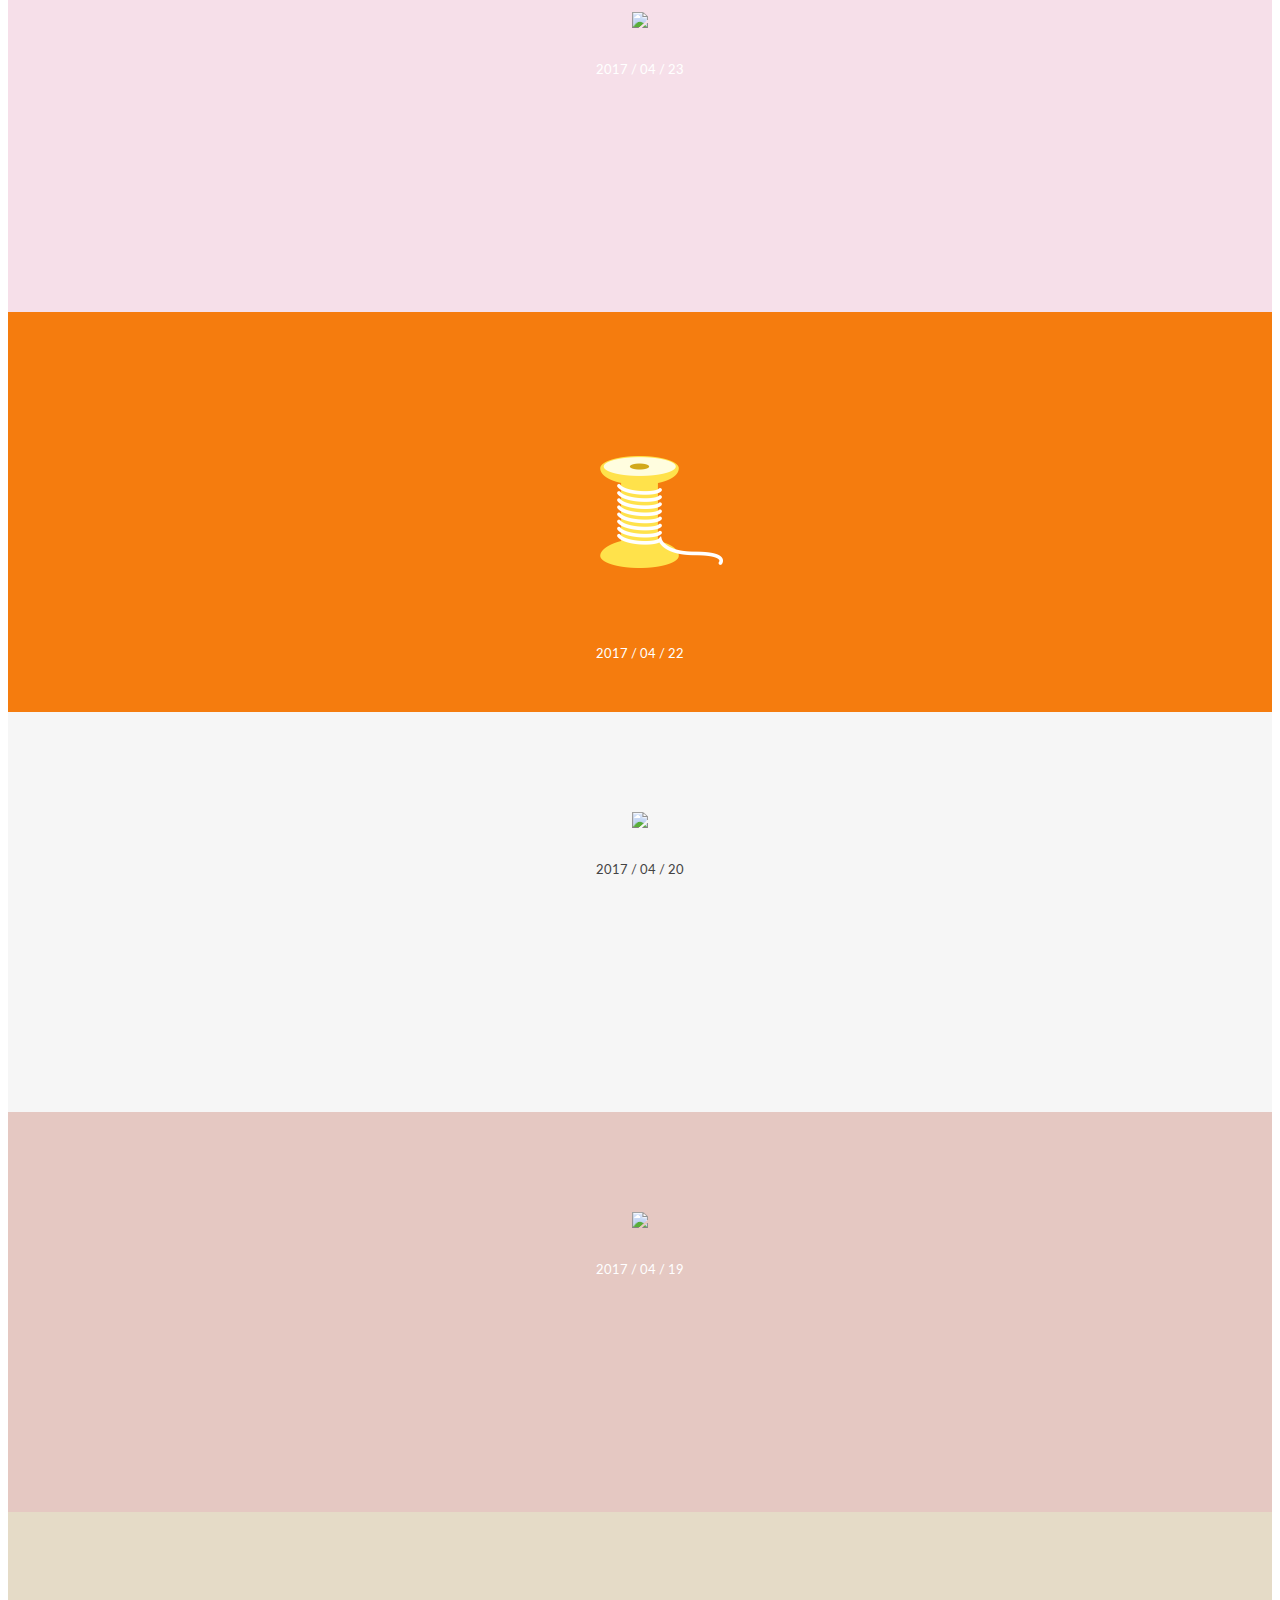
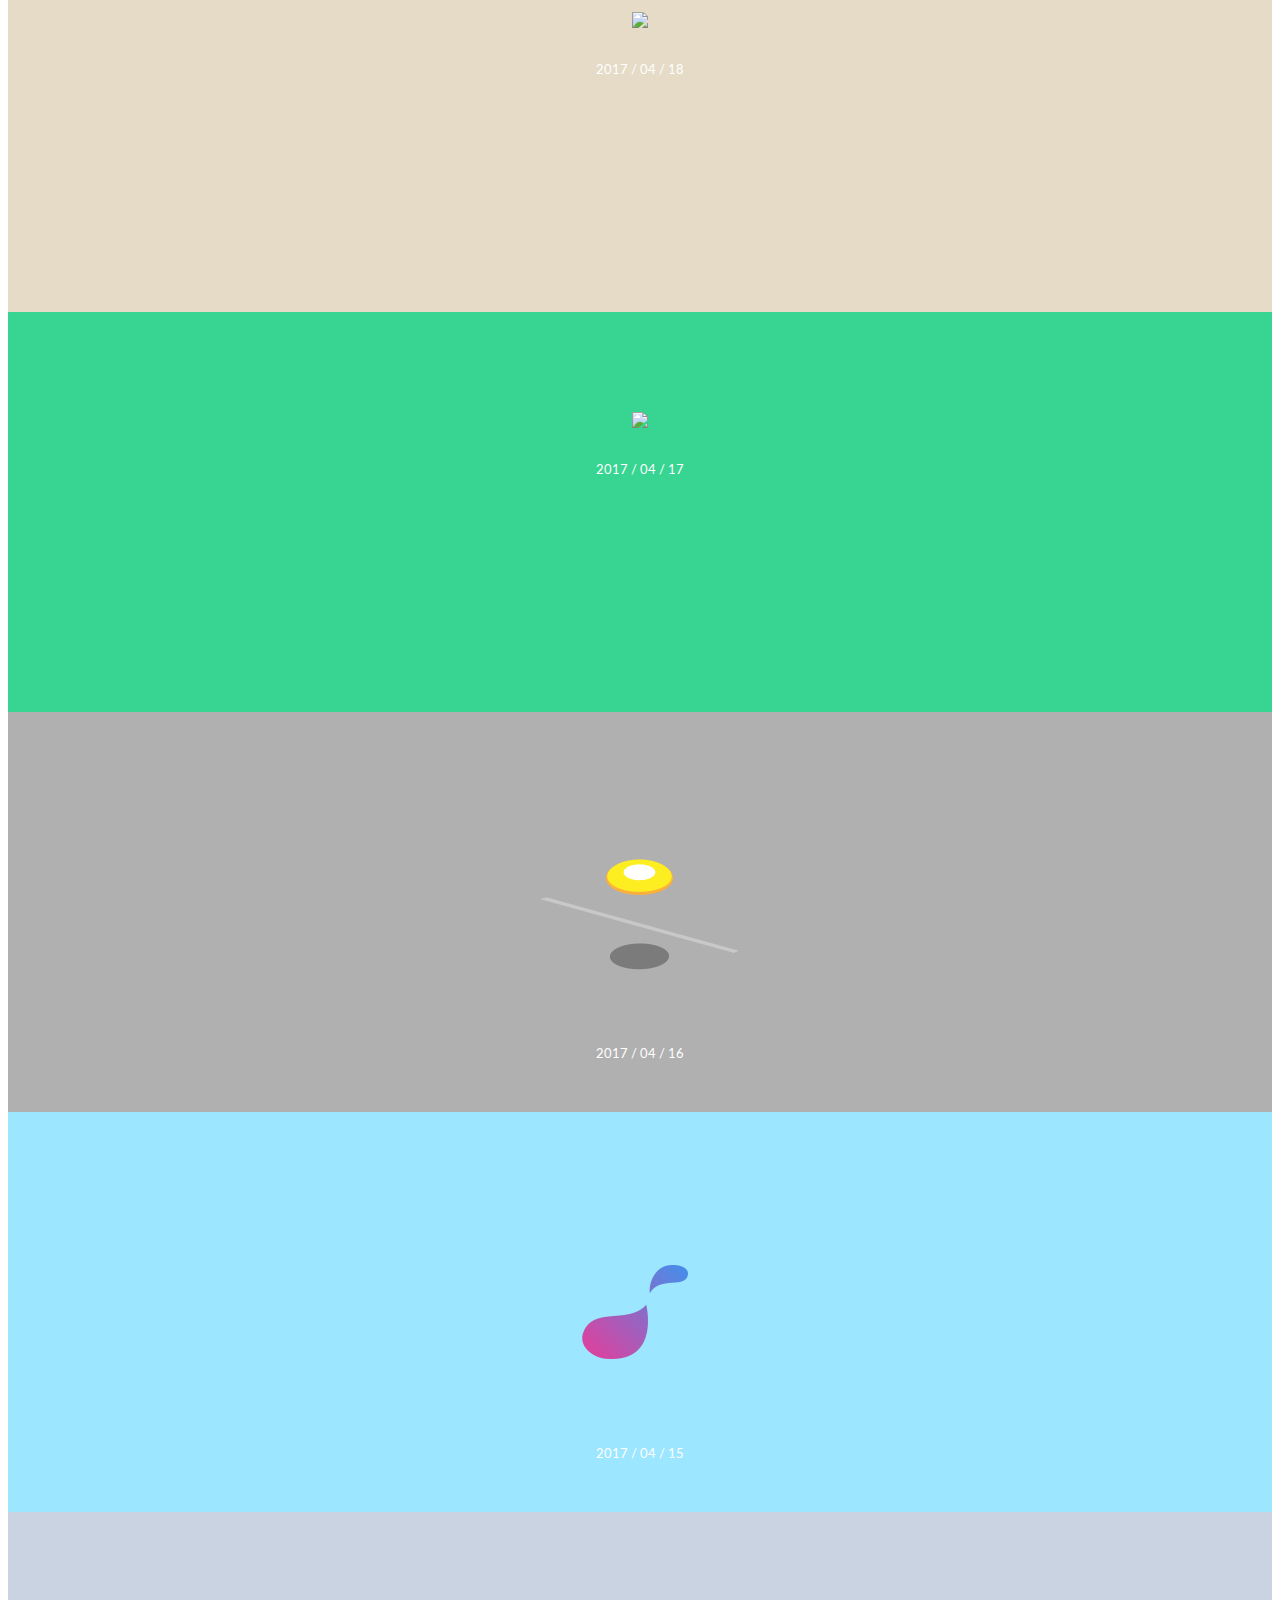
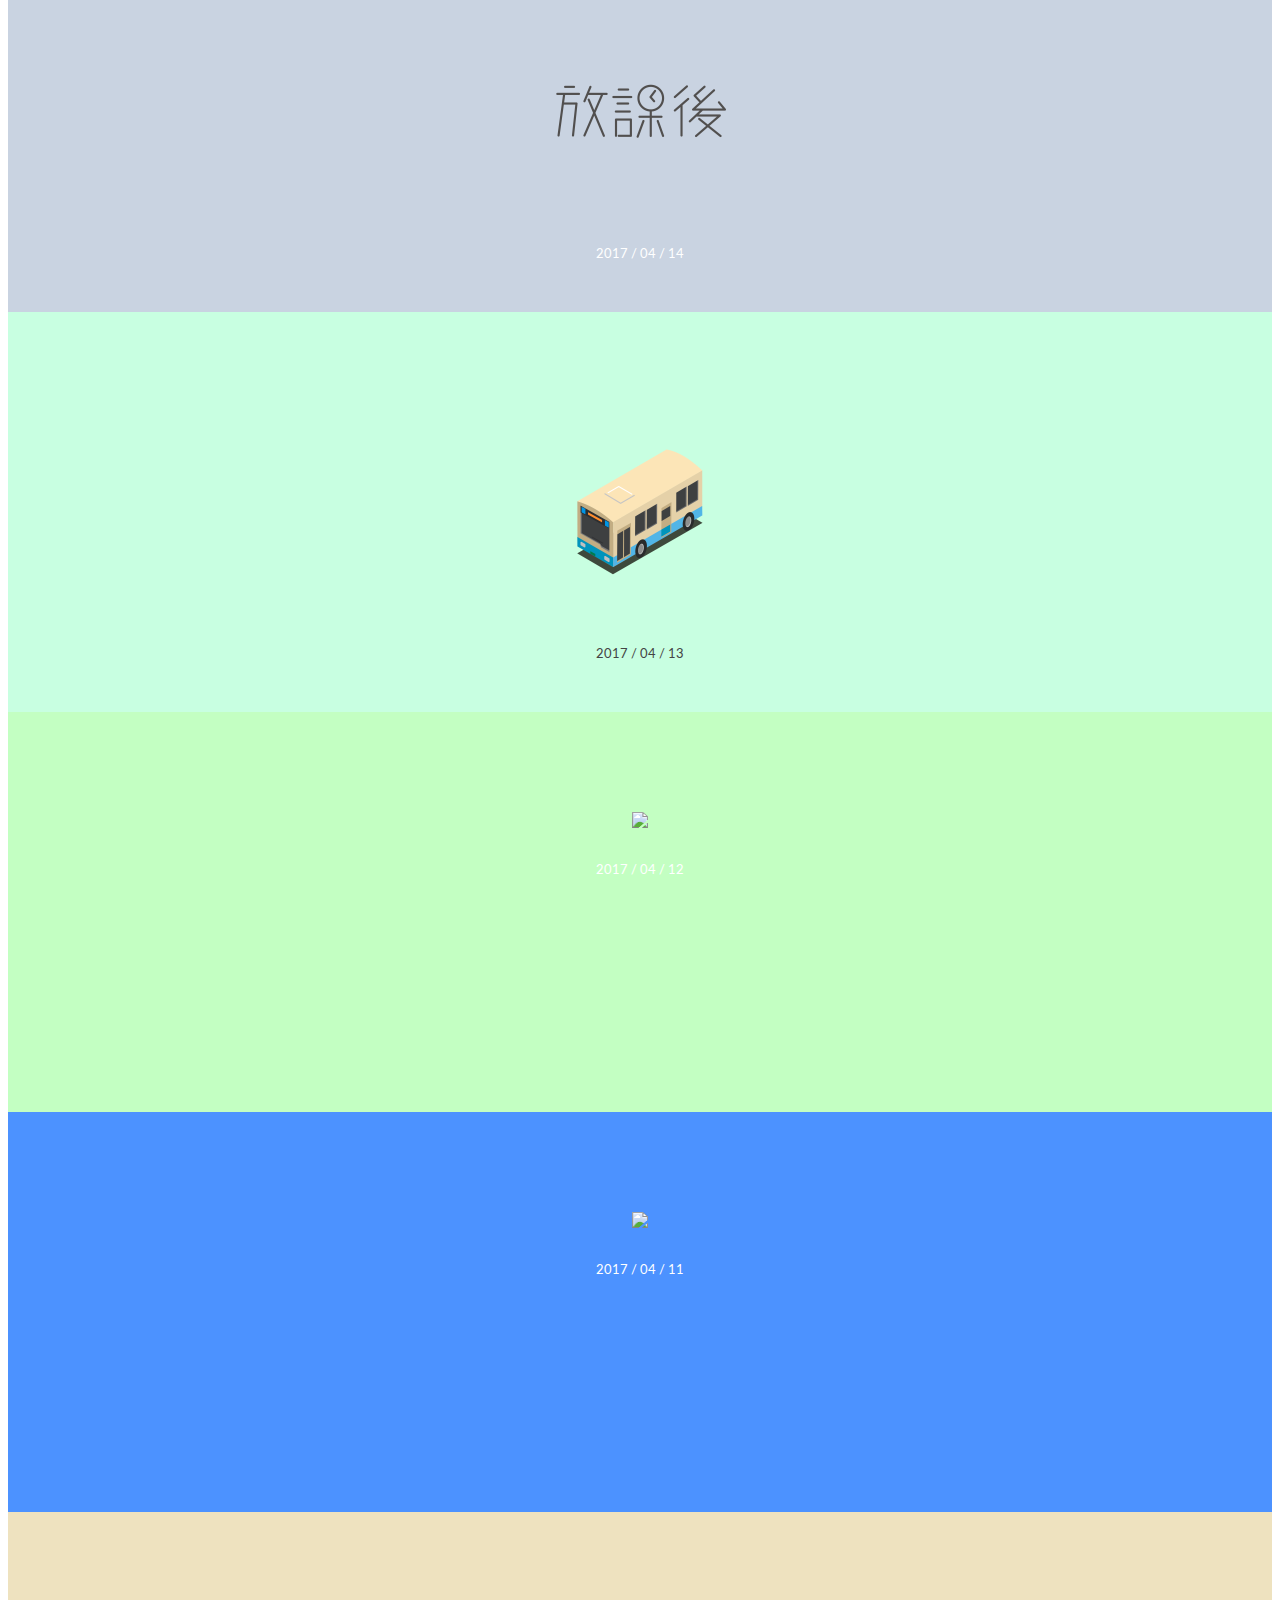
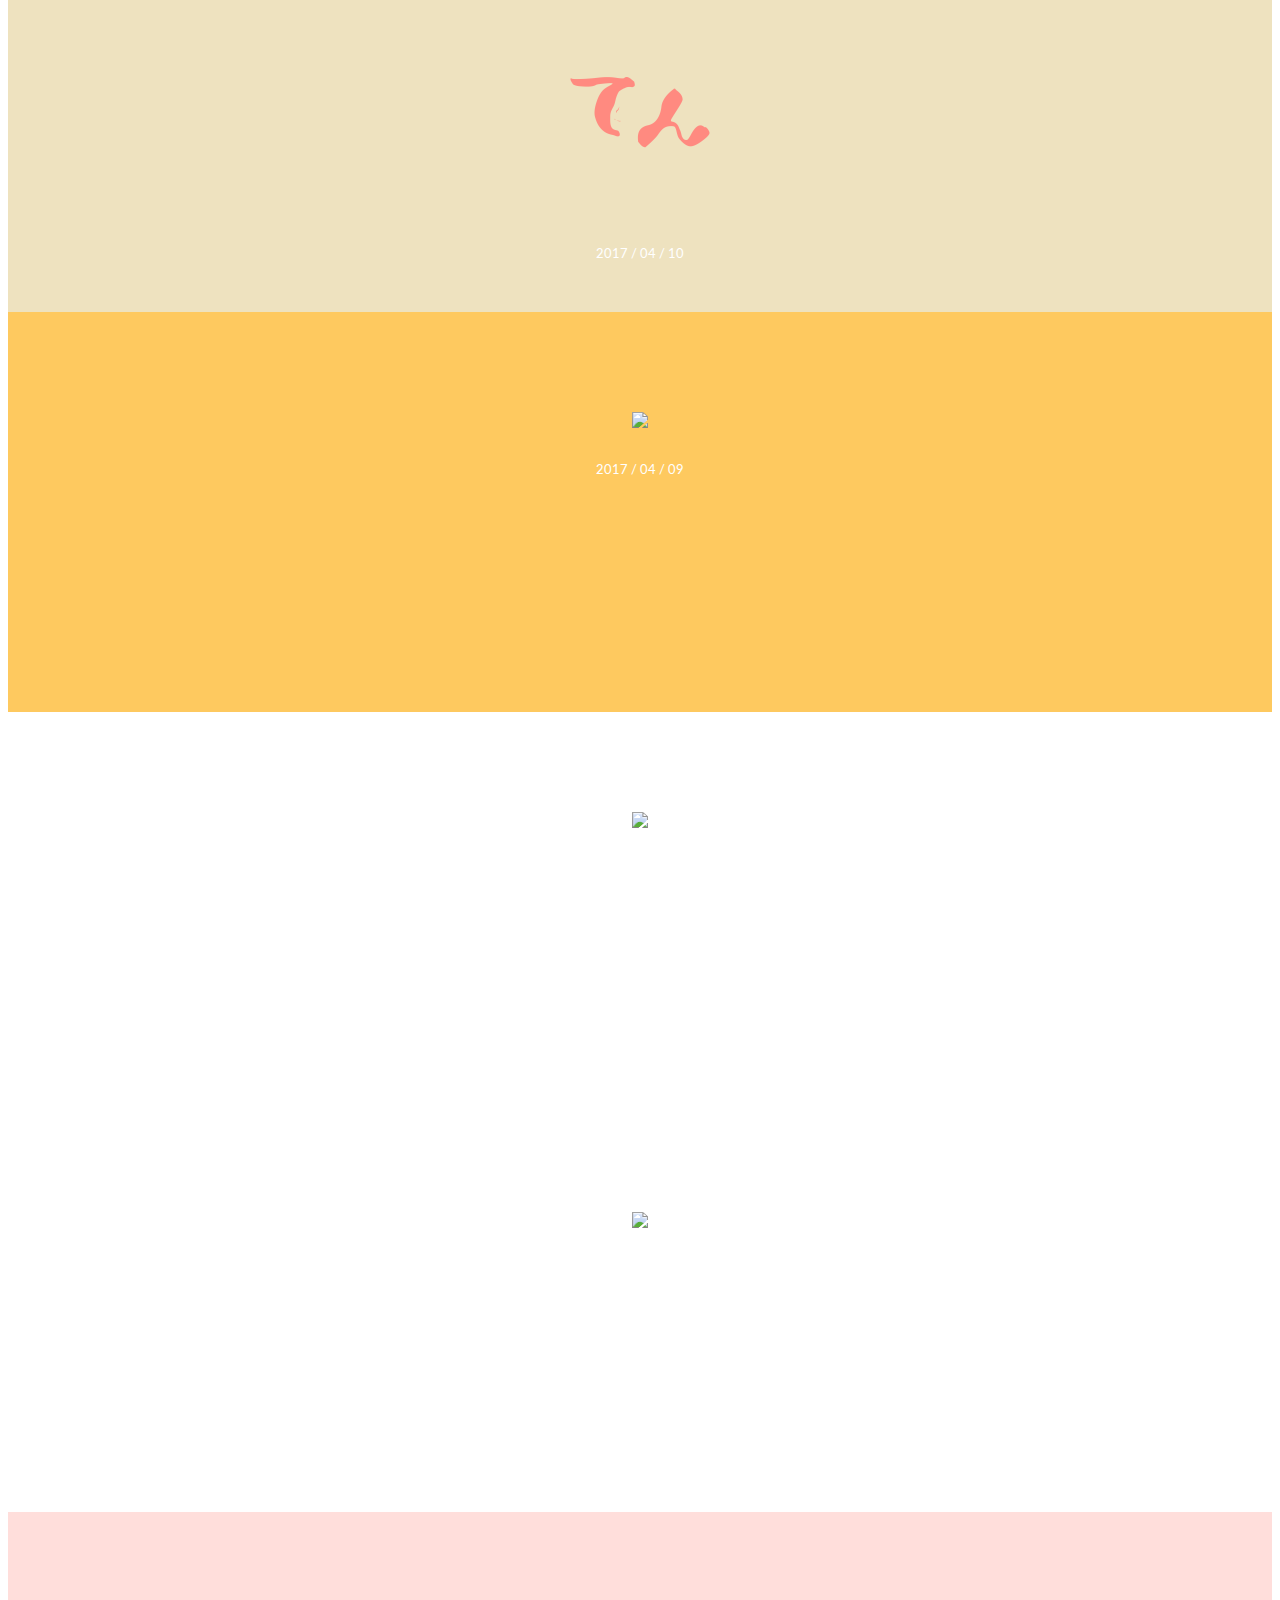
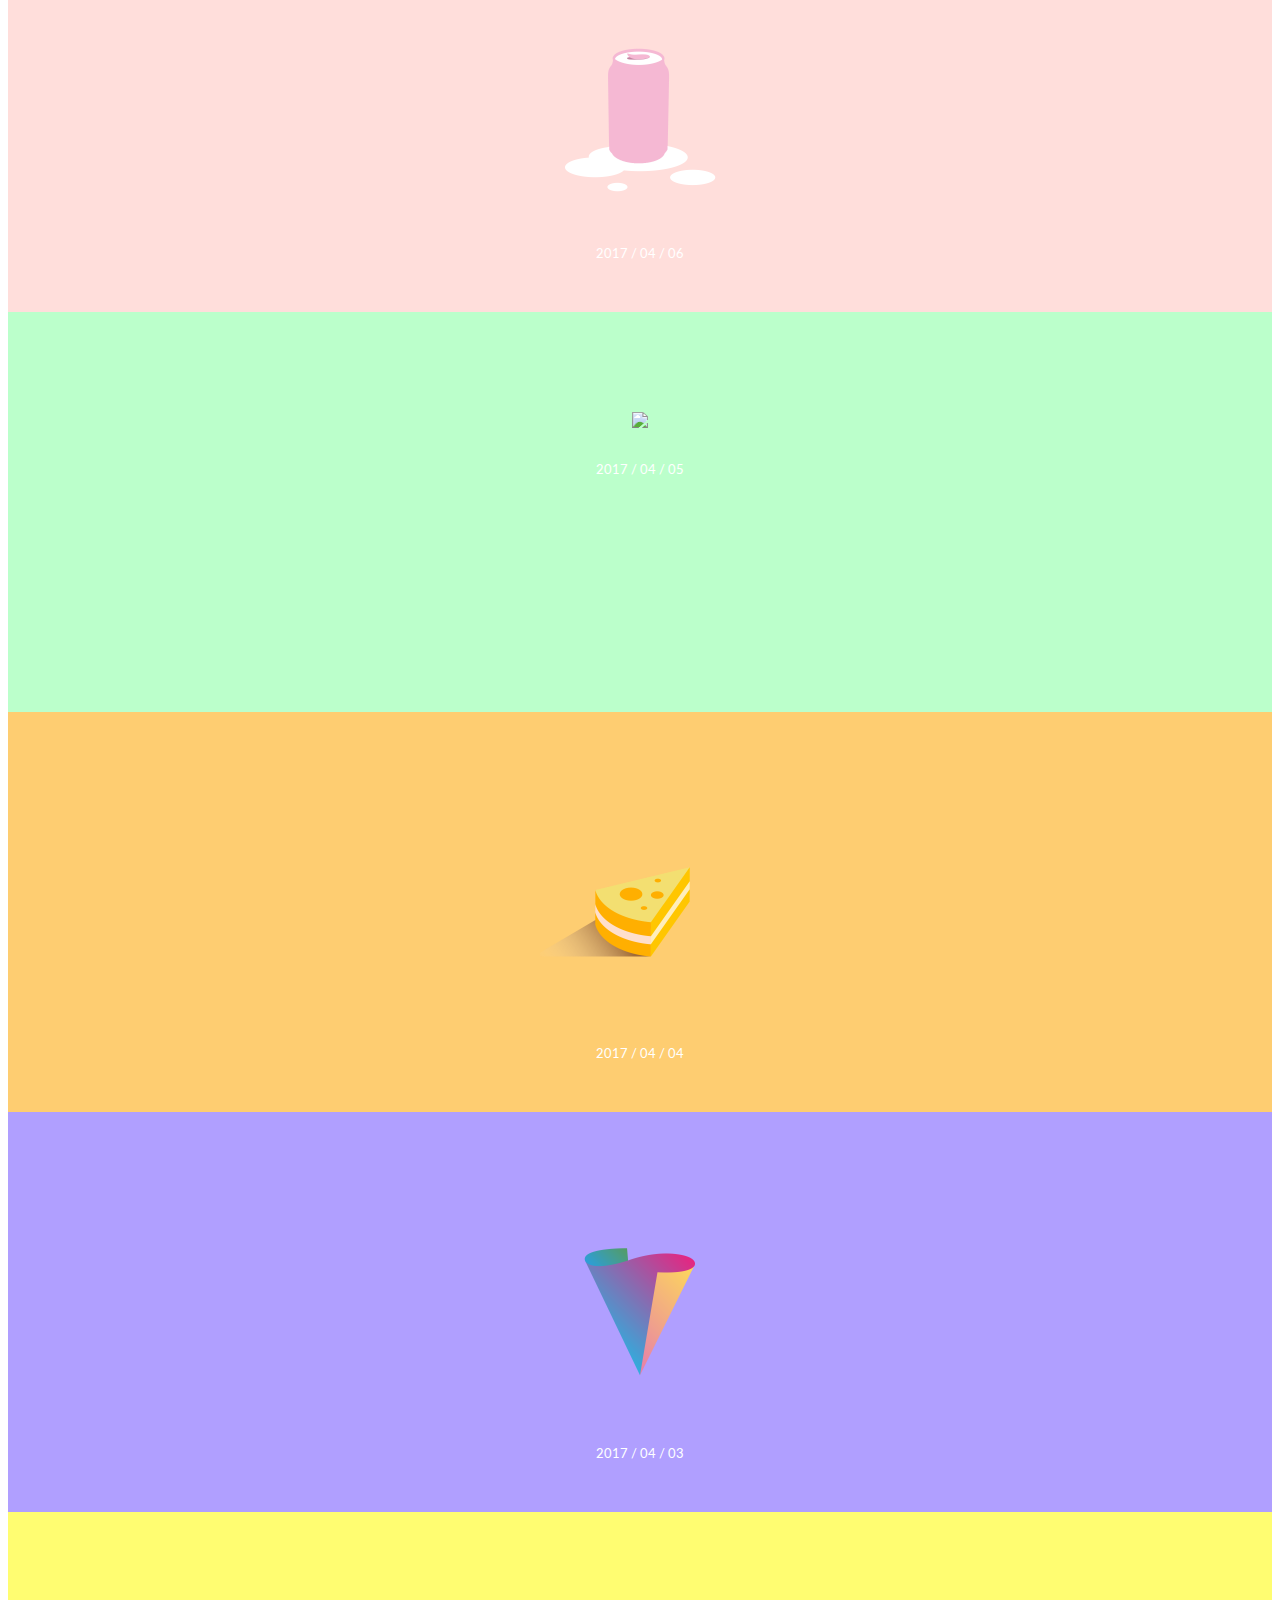
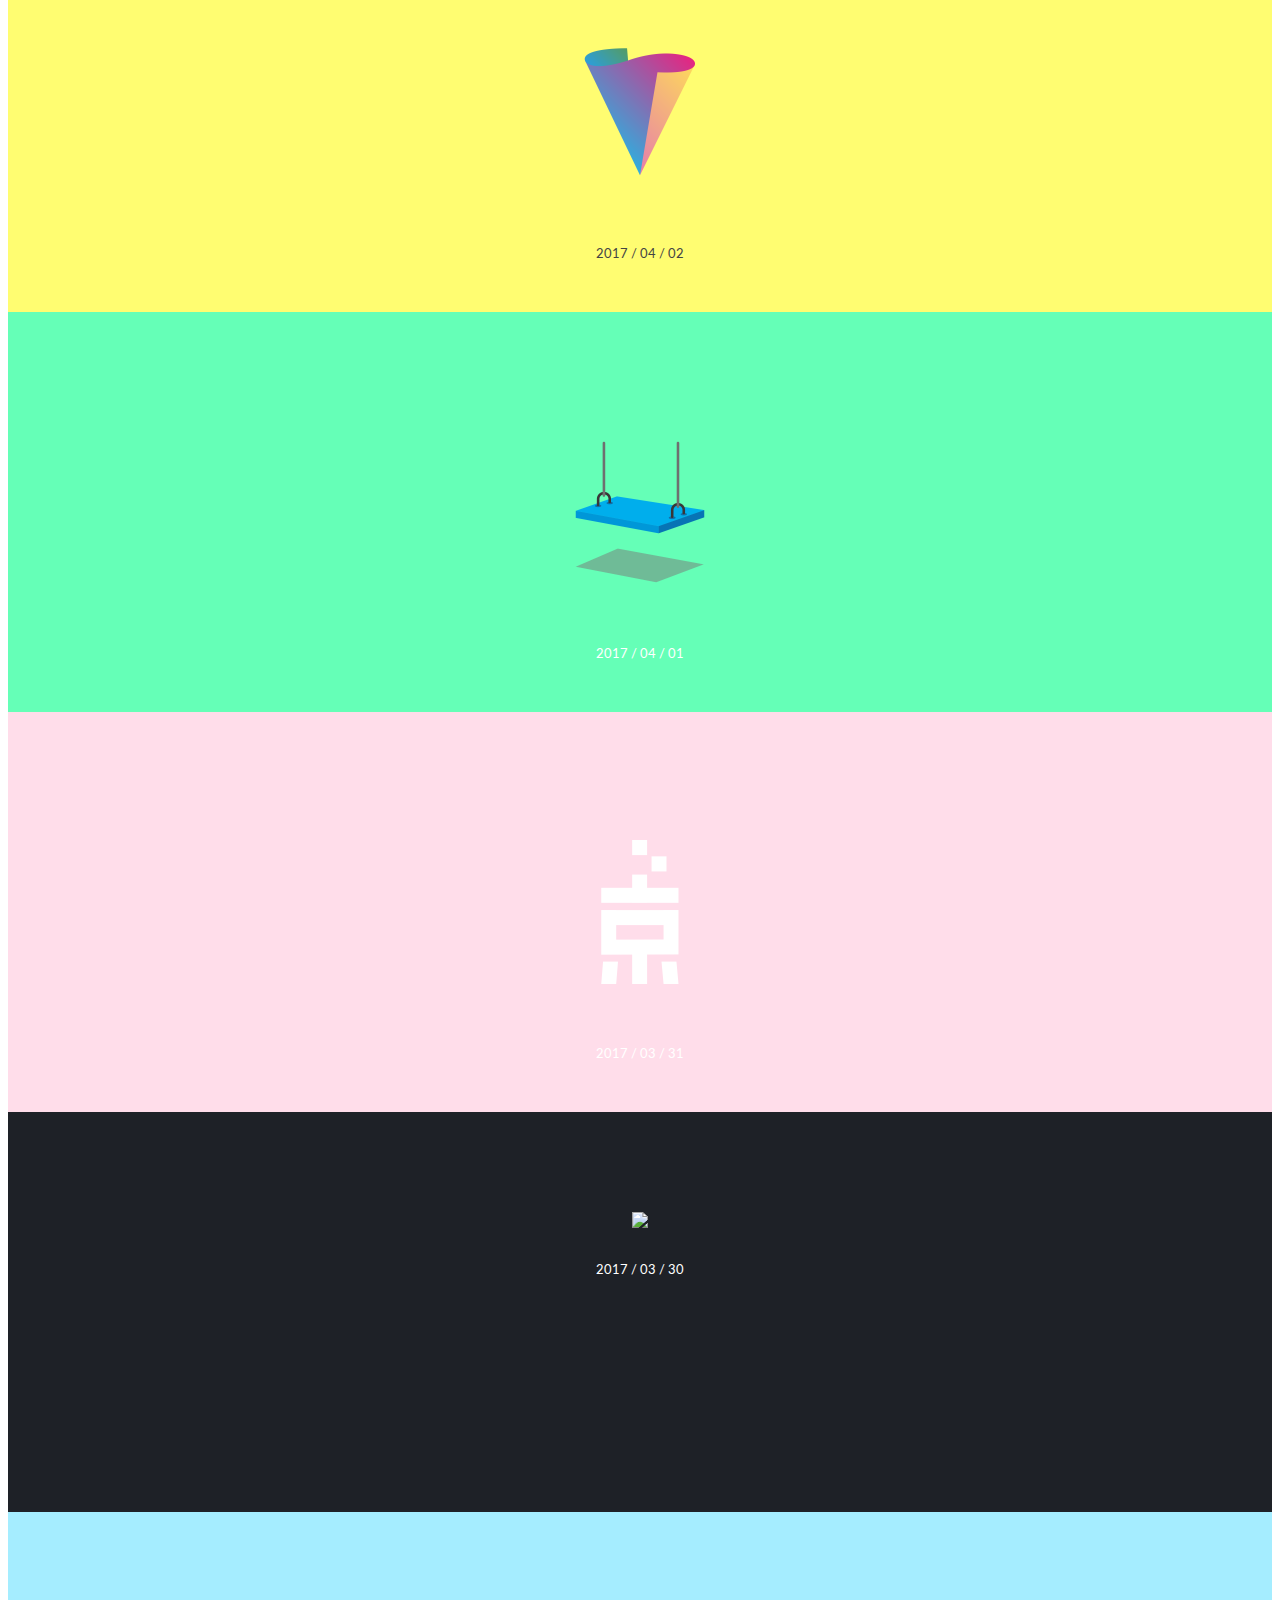
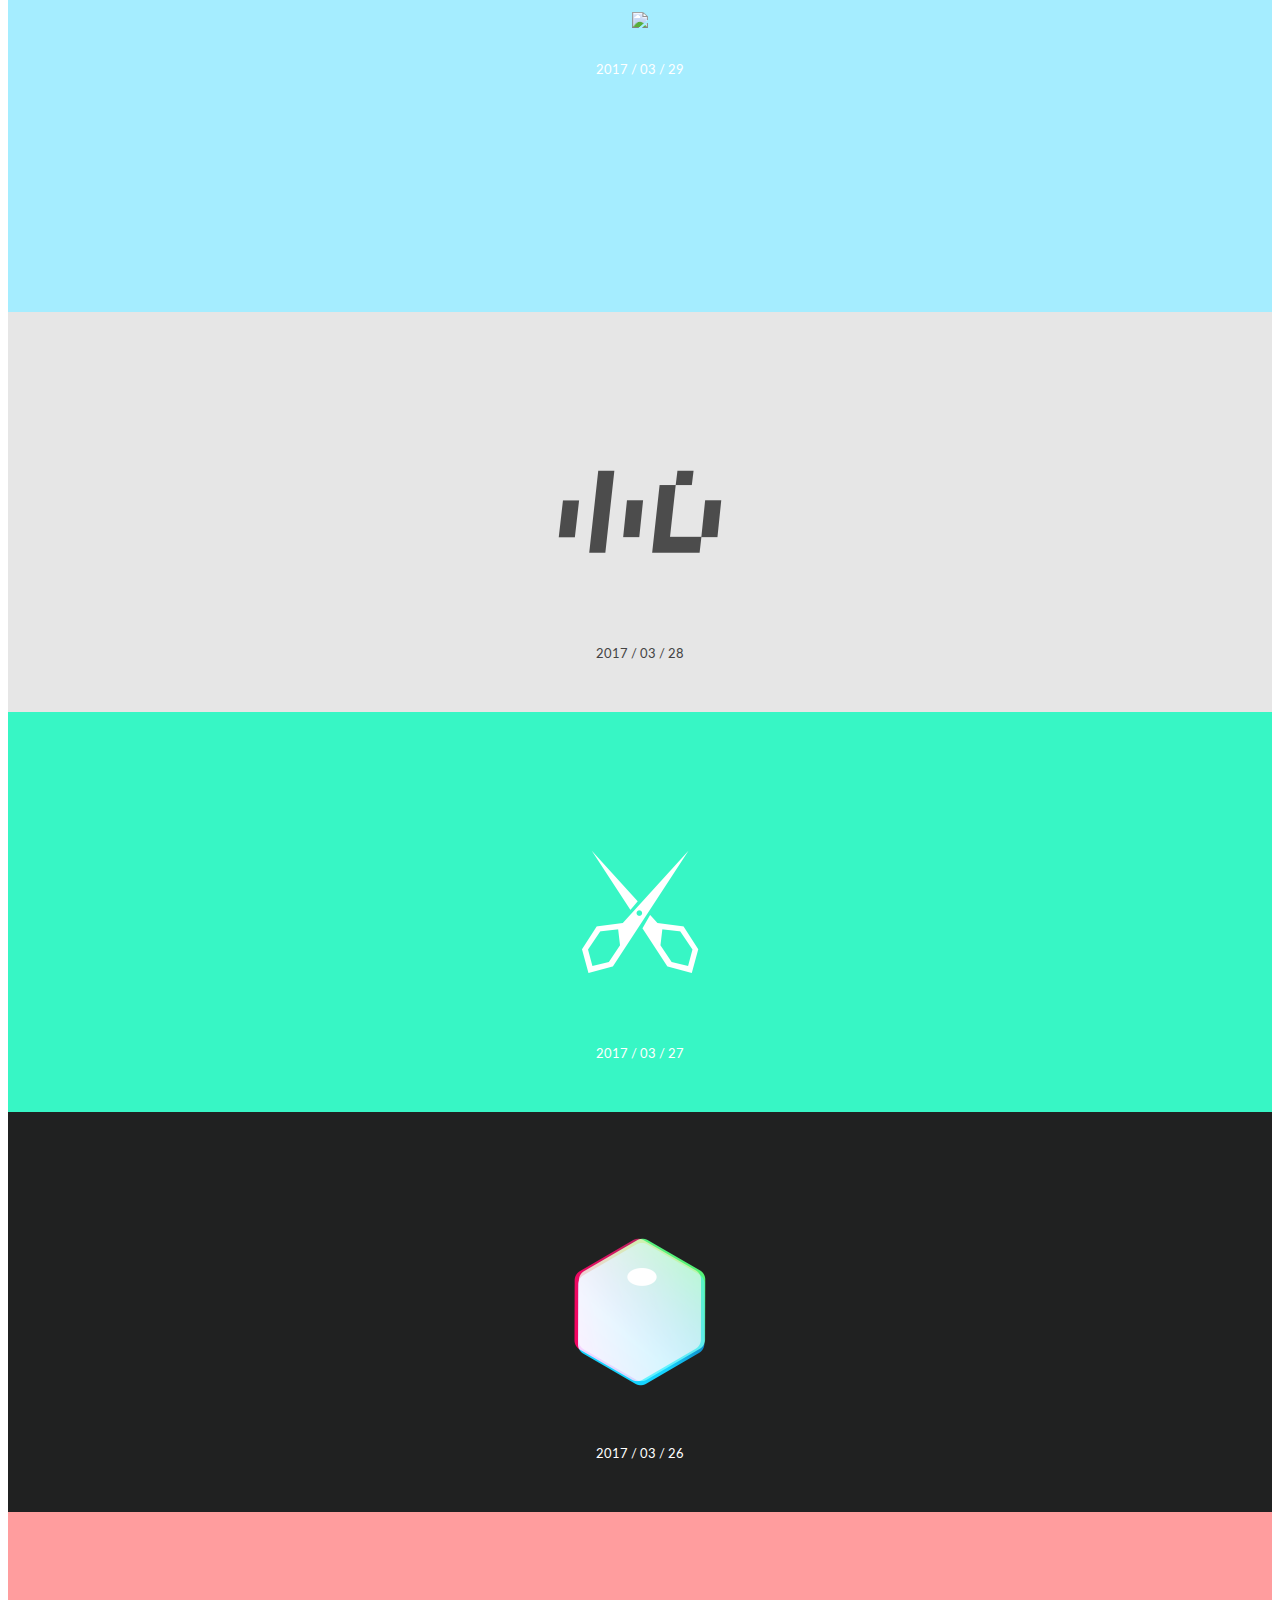
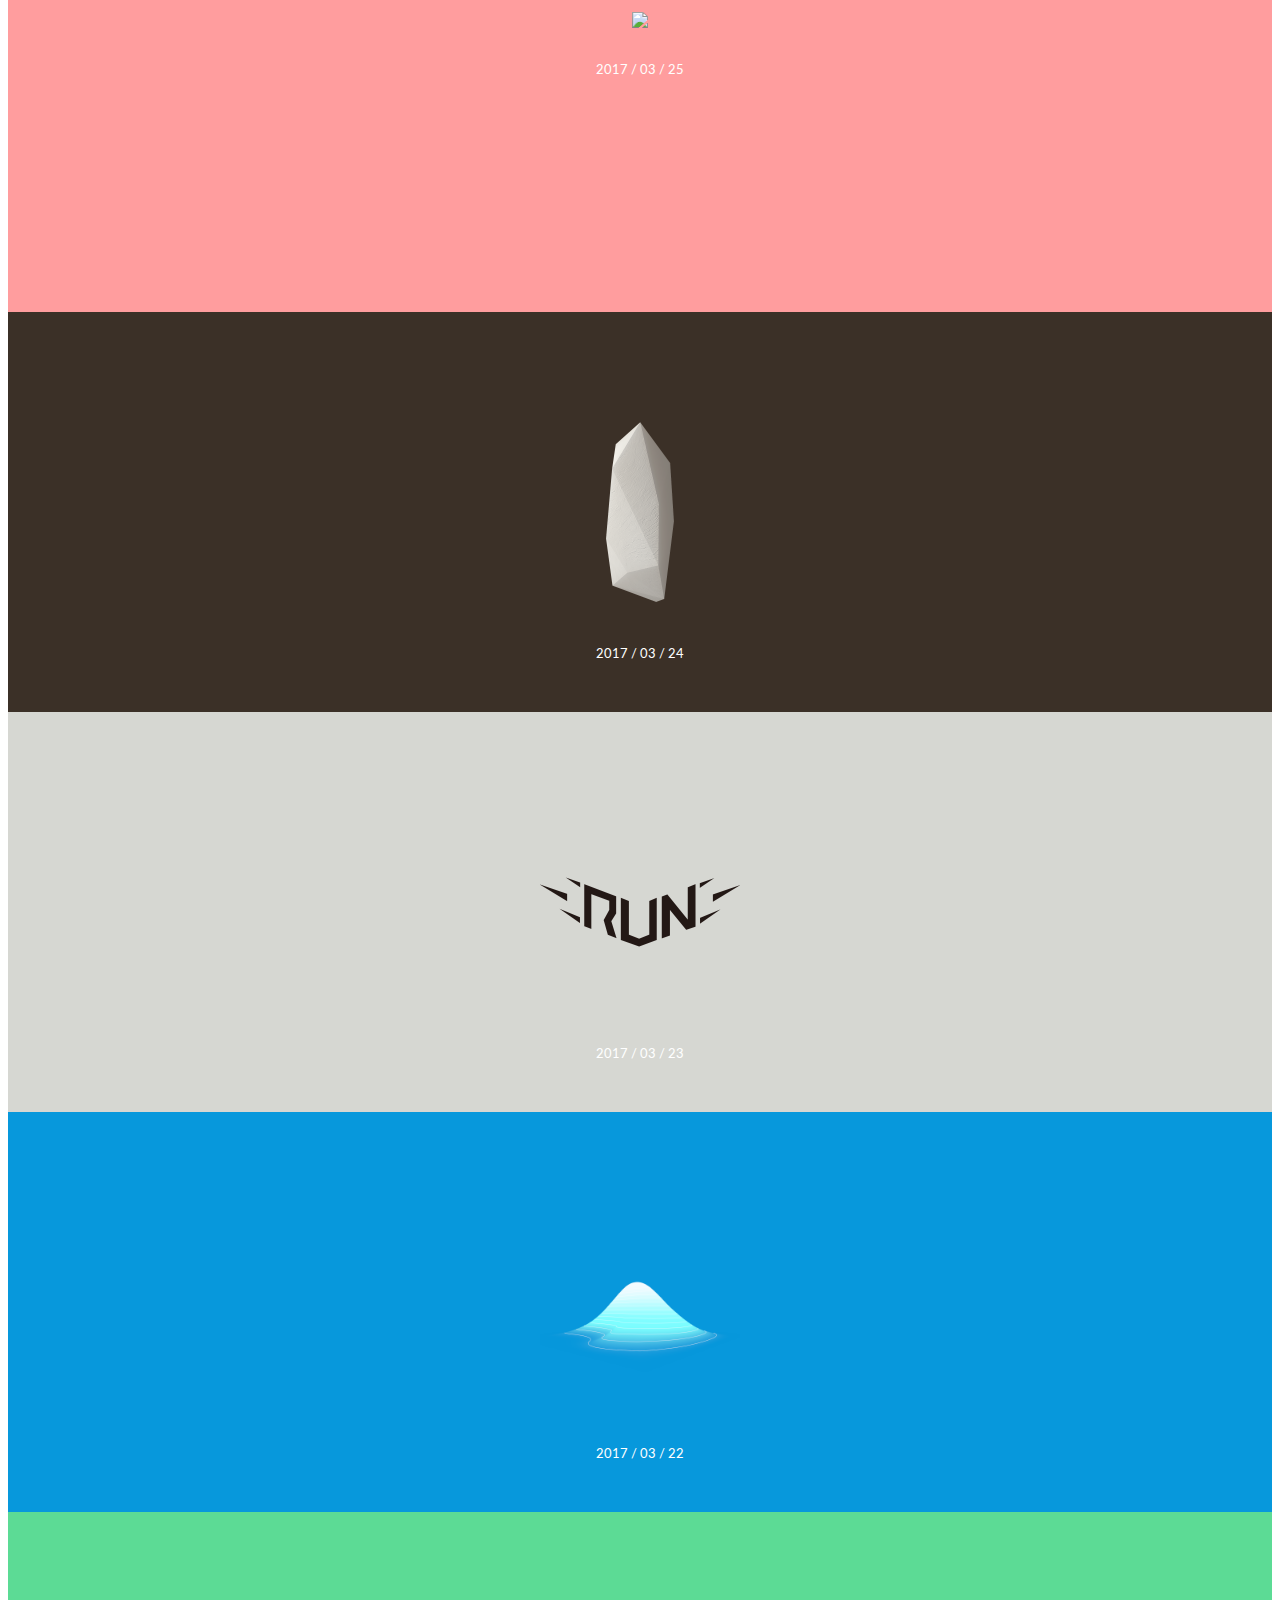
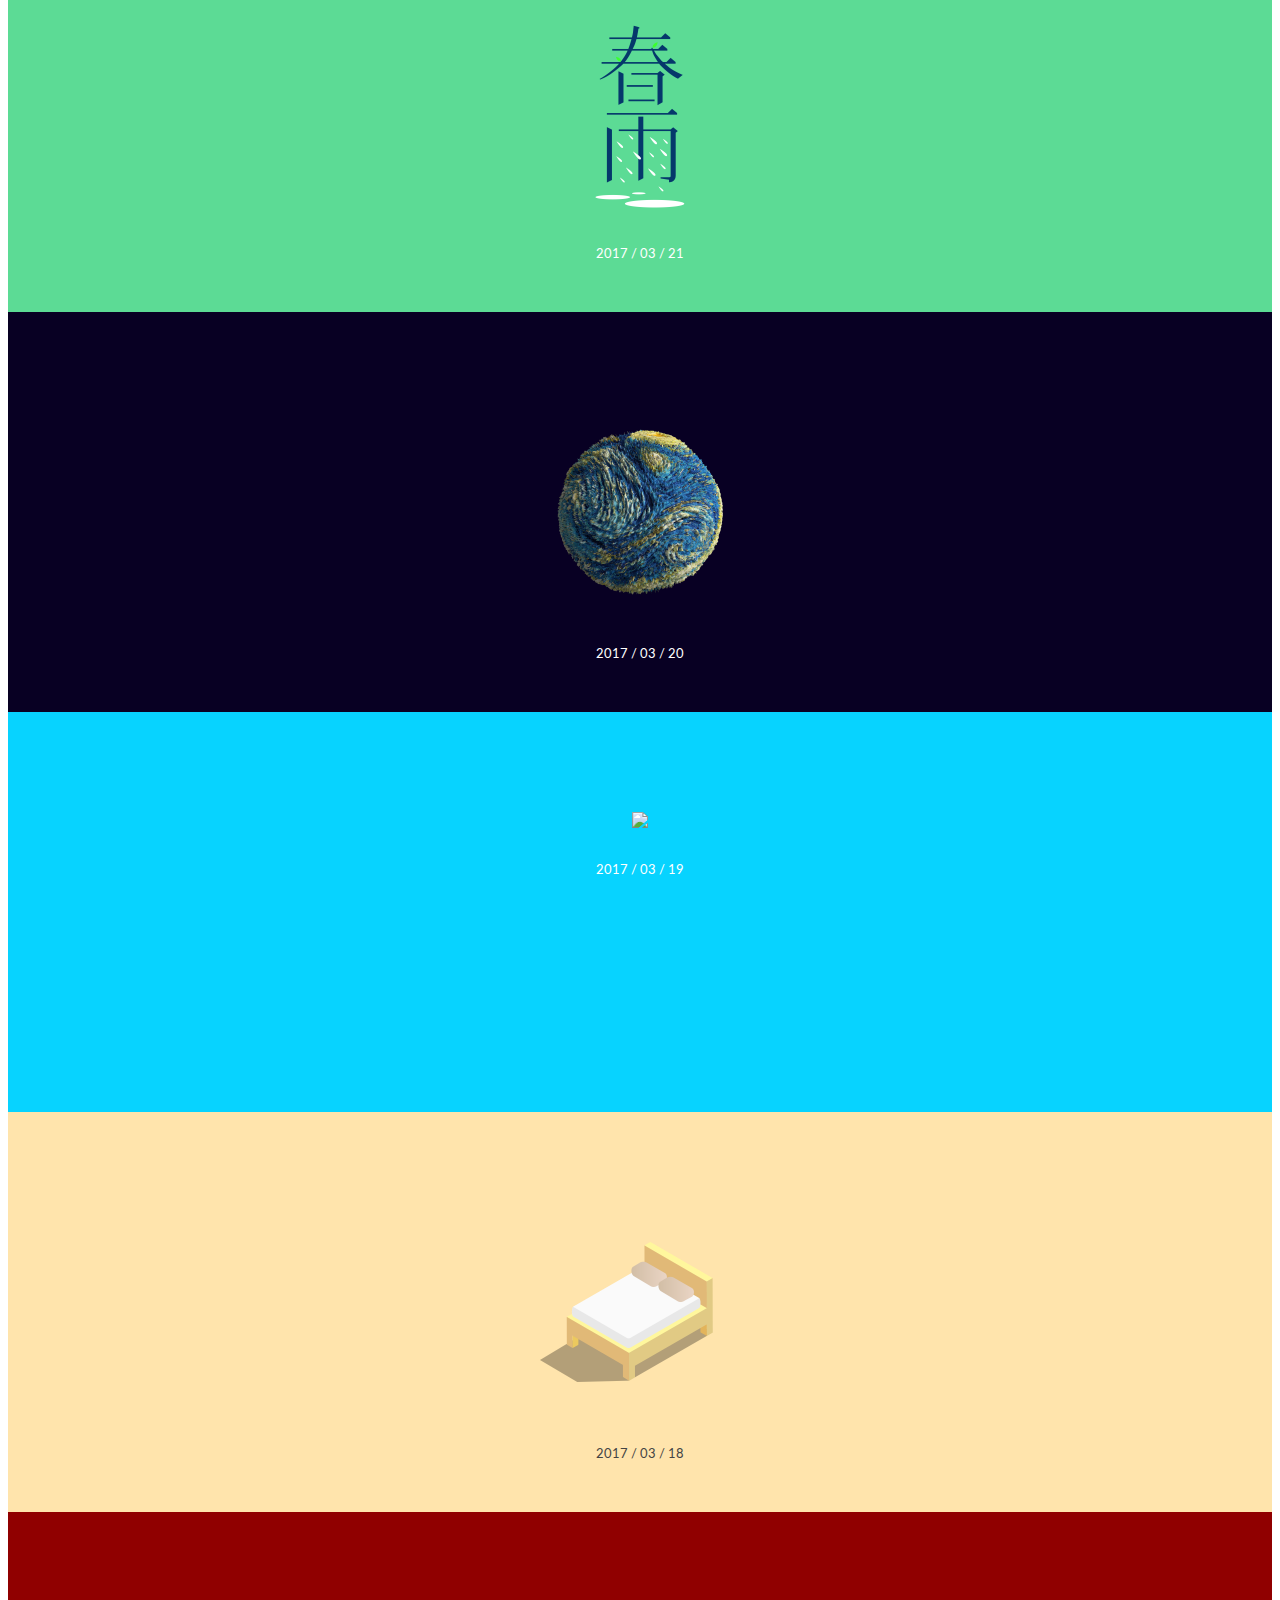
==== commit 58d27b04: "up" ====
--- a/index.html
+++ b/index.html
@@ -53,7 +53,7 @@
 		<div class="content" style="background-color: #B0B0B0"><img src="images/logo/0416.png"><p>2017 / 04 / 16</p></div>
 		<div class="content" style="background-color: #9CE6FF"><img src="images/logo/0415.png"><p>2017 / 04 / 15</p></div>
 		<div class="content" style="background-color: #C9D3E1"><img src="images/logo/0414.png"><p>2017 / 04 / 14</p></div>
-		<div class="content" style="background-color: #ffffff"><img src="images/logo/0413.png"><p>2017 / 04 / 13</p></div>
+		<div class="content" style="background-color: #C8FFE1"><img src="images/logo/0413.png"><p style="color: #444444;">2017 / 04 / 13</p></div>
 		<div class="content" style="background-color: #C3FFC2"><img src="images/logo/0412.png"><p>2017 / 04 / 12</p></div><!-- 入園 -->
 		<div class="content" style="background-color: #4C92FF"><img src="images/logo/0411.png"><p>2017 / 04 / 11</p></div>
 		<div class="content" style="background-color: #EEE2BF"><img src="images/logo/0410.png"><p>2017 / 04 / 10</p></div>
@@ -91,9 +91,9 @@
 		<h2>Thank you for watching!<br>if you interested in working together.Please <a href="mailto:liujia4876@gmail.com">contact me</a>.</h2>
 		<a href="mailto:liujia4876@gmail.com"><p>liujia4876@gmail.com</p></a>
 		<div class="">
-			<a href="https://www.facebook.com/profile.php?id=100004861325904&fref=ts"><img src="images/facebook.svg"></a>
 			<a href="https://www.instagram.com/imjanuary/"><img src="images/instagram.svg"></a>
 			<a href="https://www.behance.net/imjanuary"><img src="images/behance.svg"></a>
+			<a href="https://www.youtube.com/channel/UCZ6FfRkP4LUNhX_FEnOTnqg"><img src="images/youtube.svg"></a>
 		</div>
 		<a href="http://onedesigngroup.github.io"><p>© ONE DESIGN GROUP | All Rights Reserved.</p></a>
 	</footer>
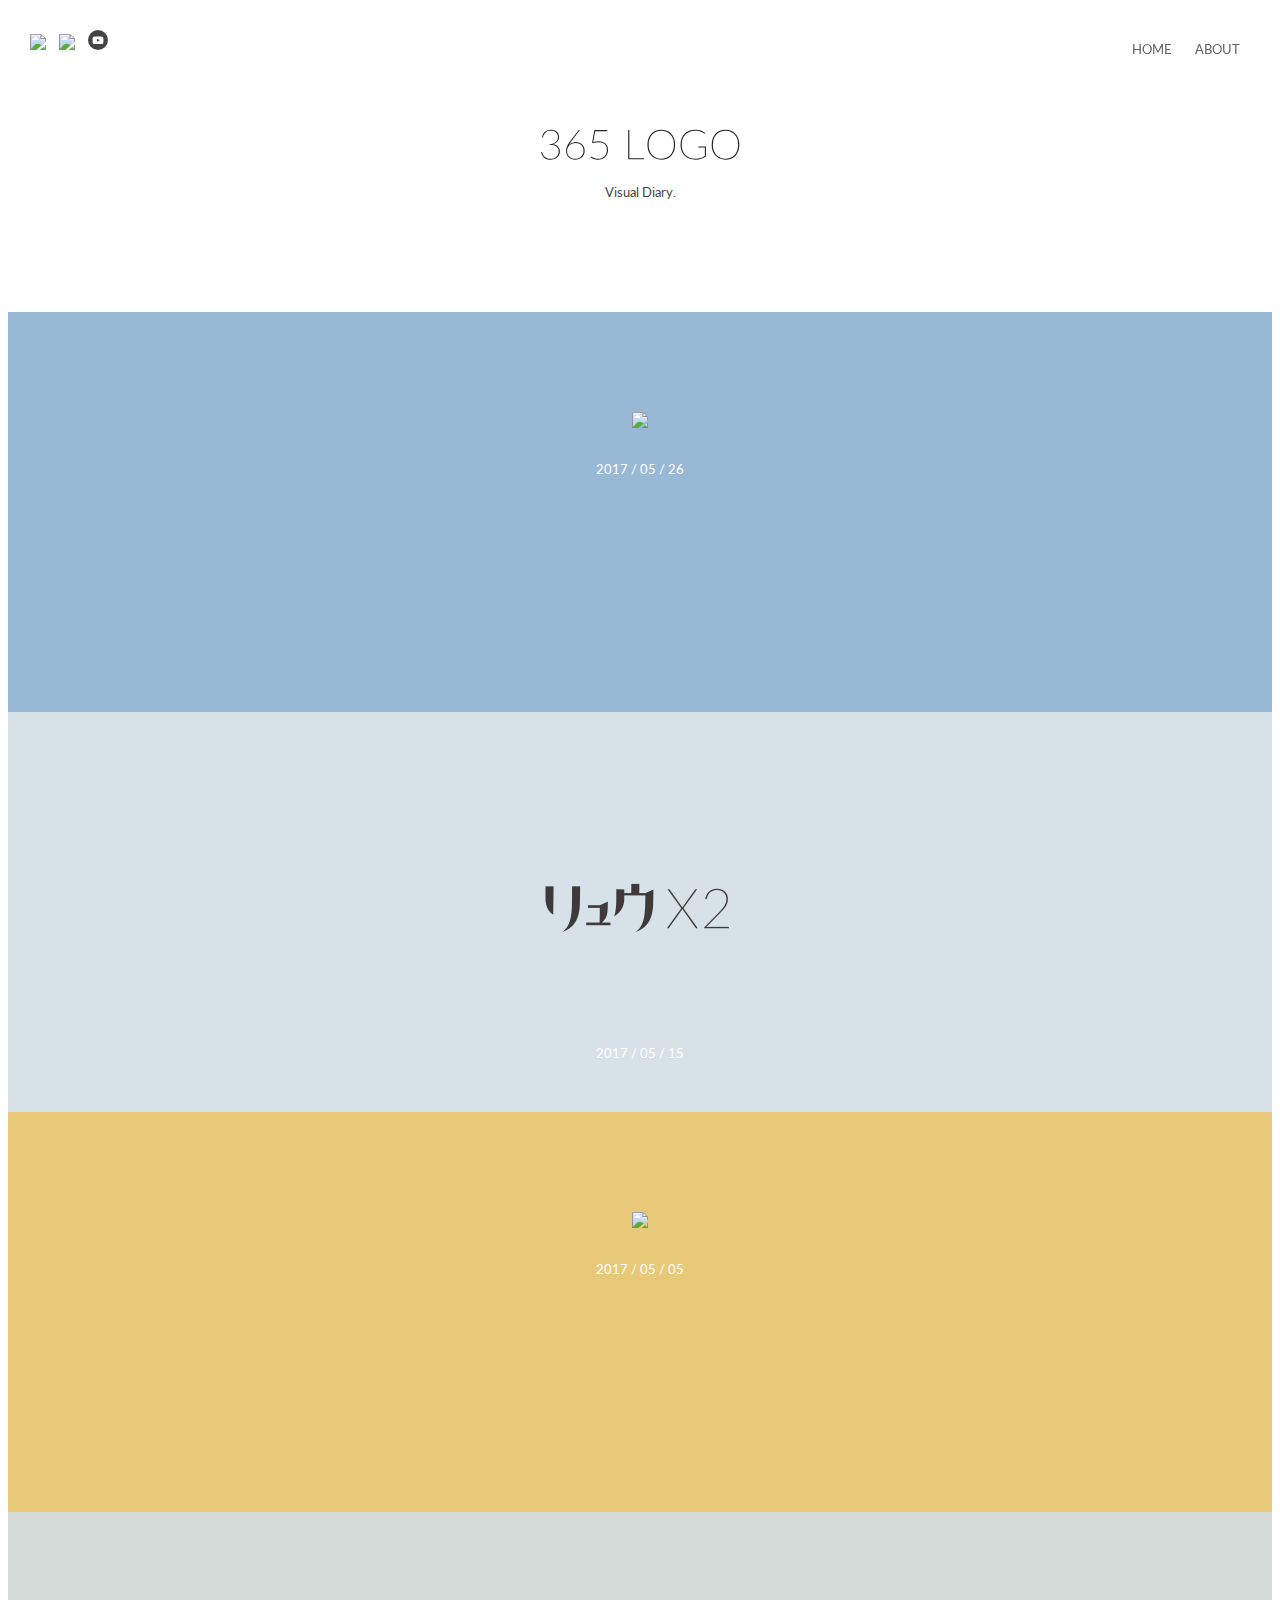
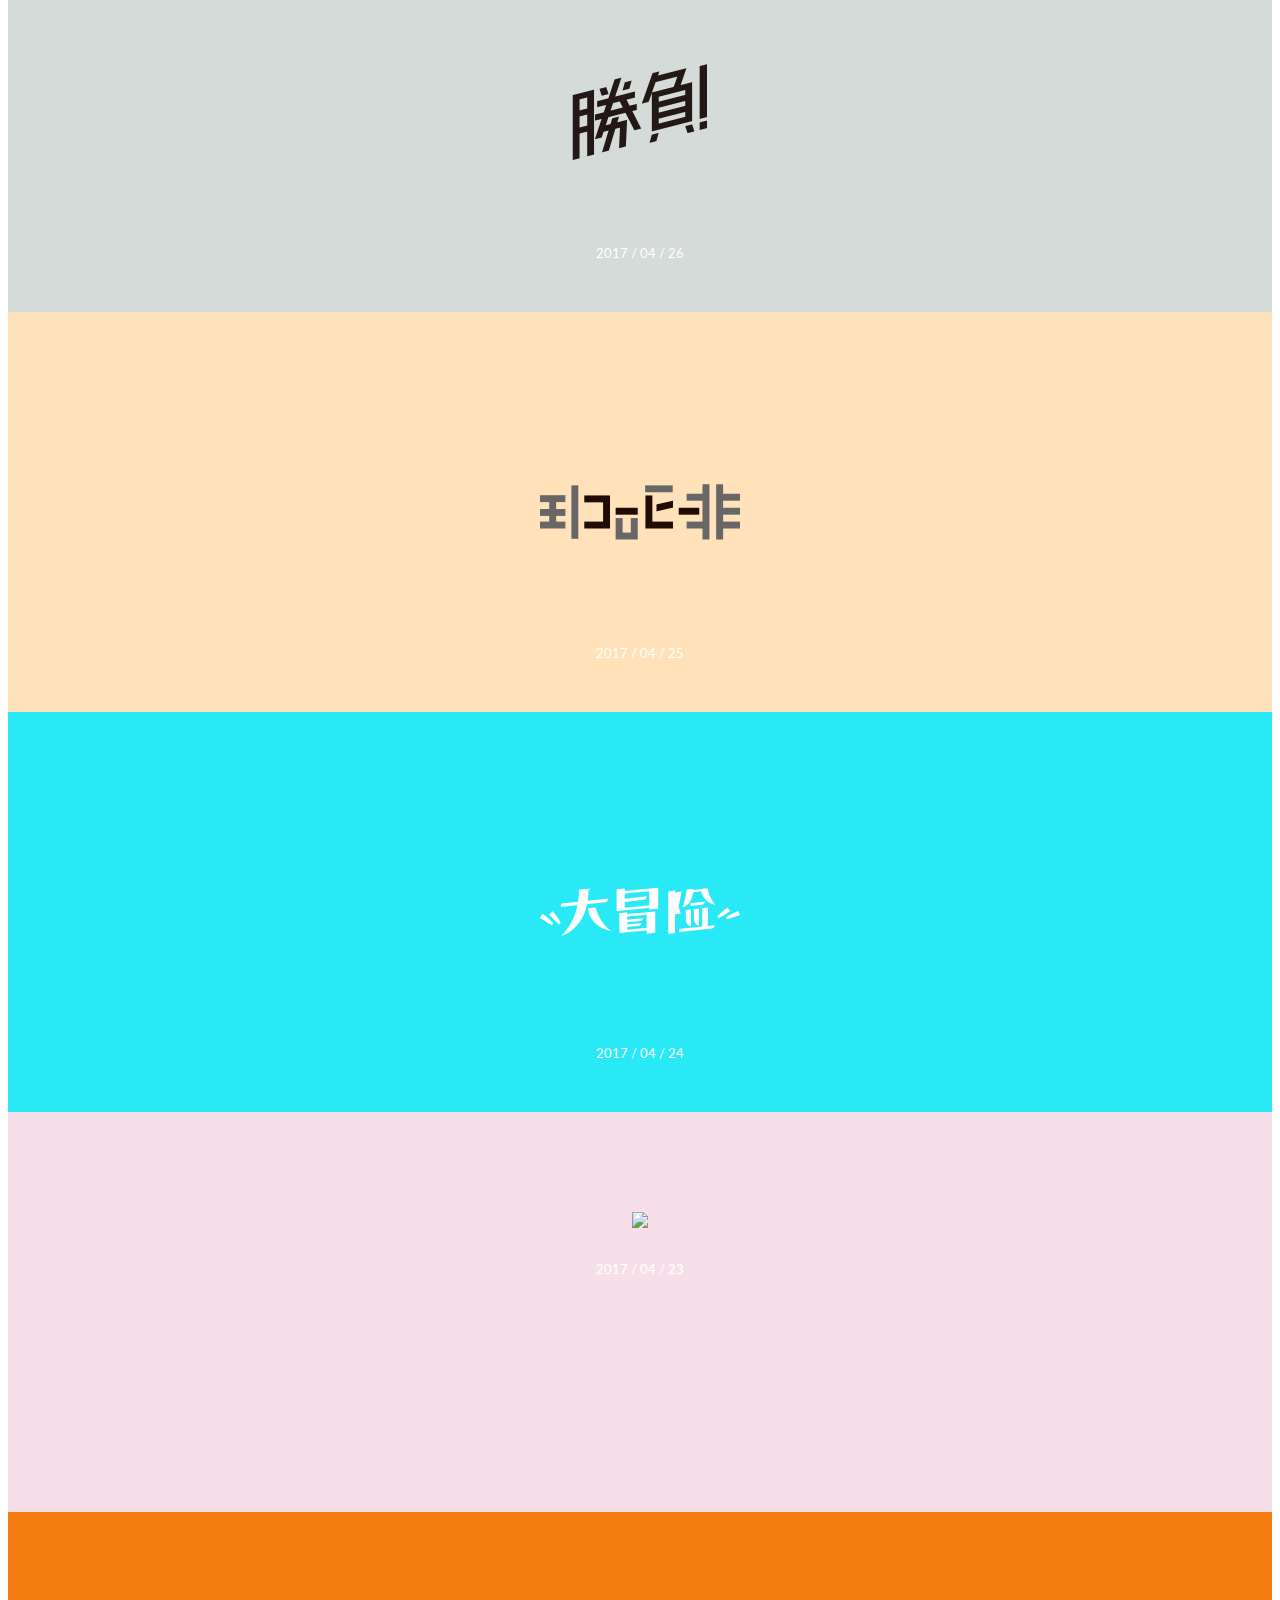
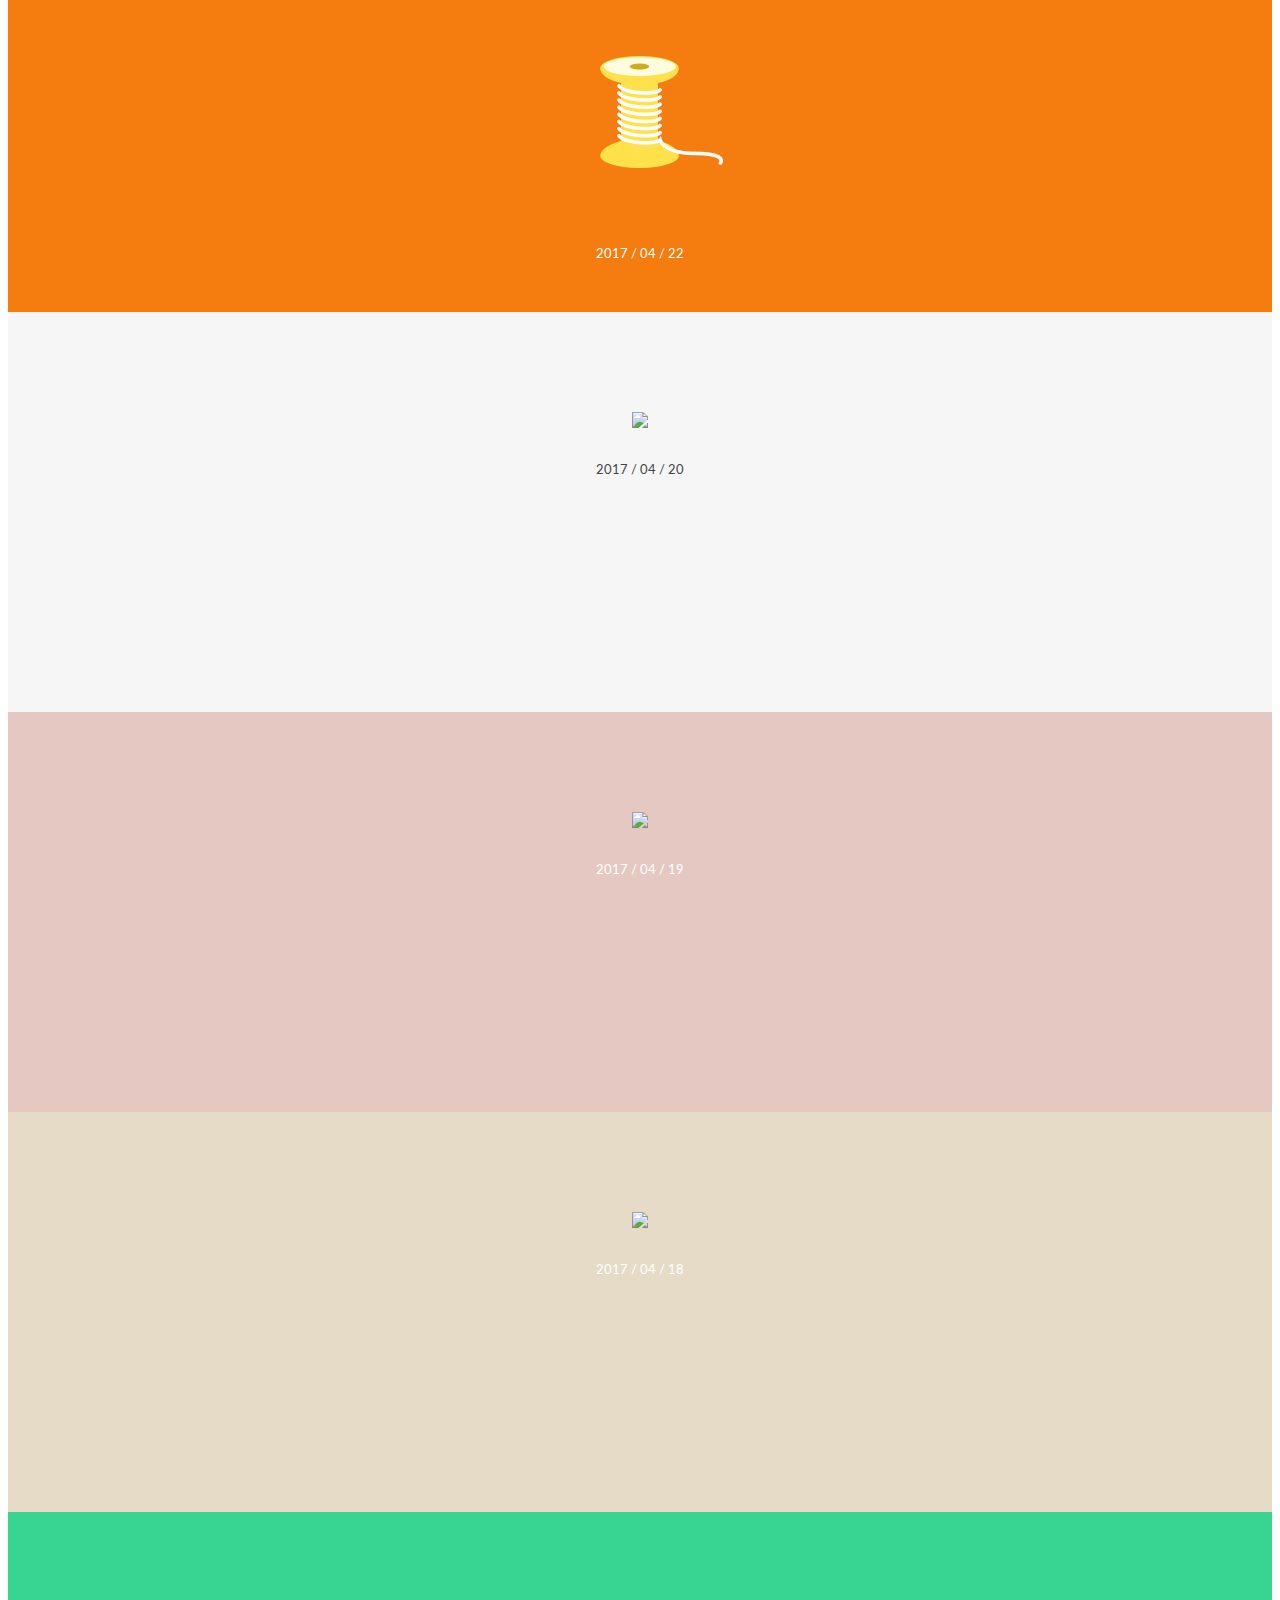
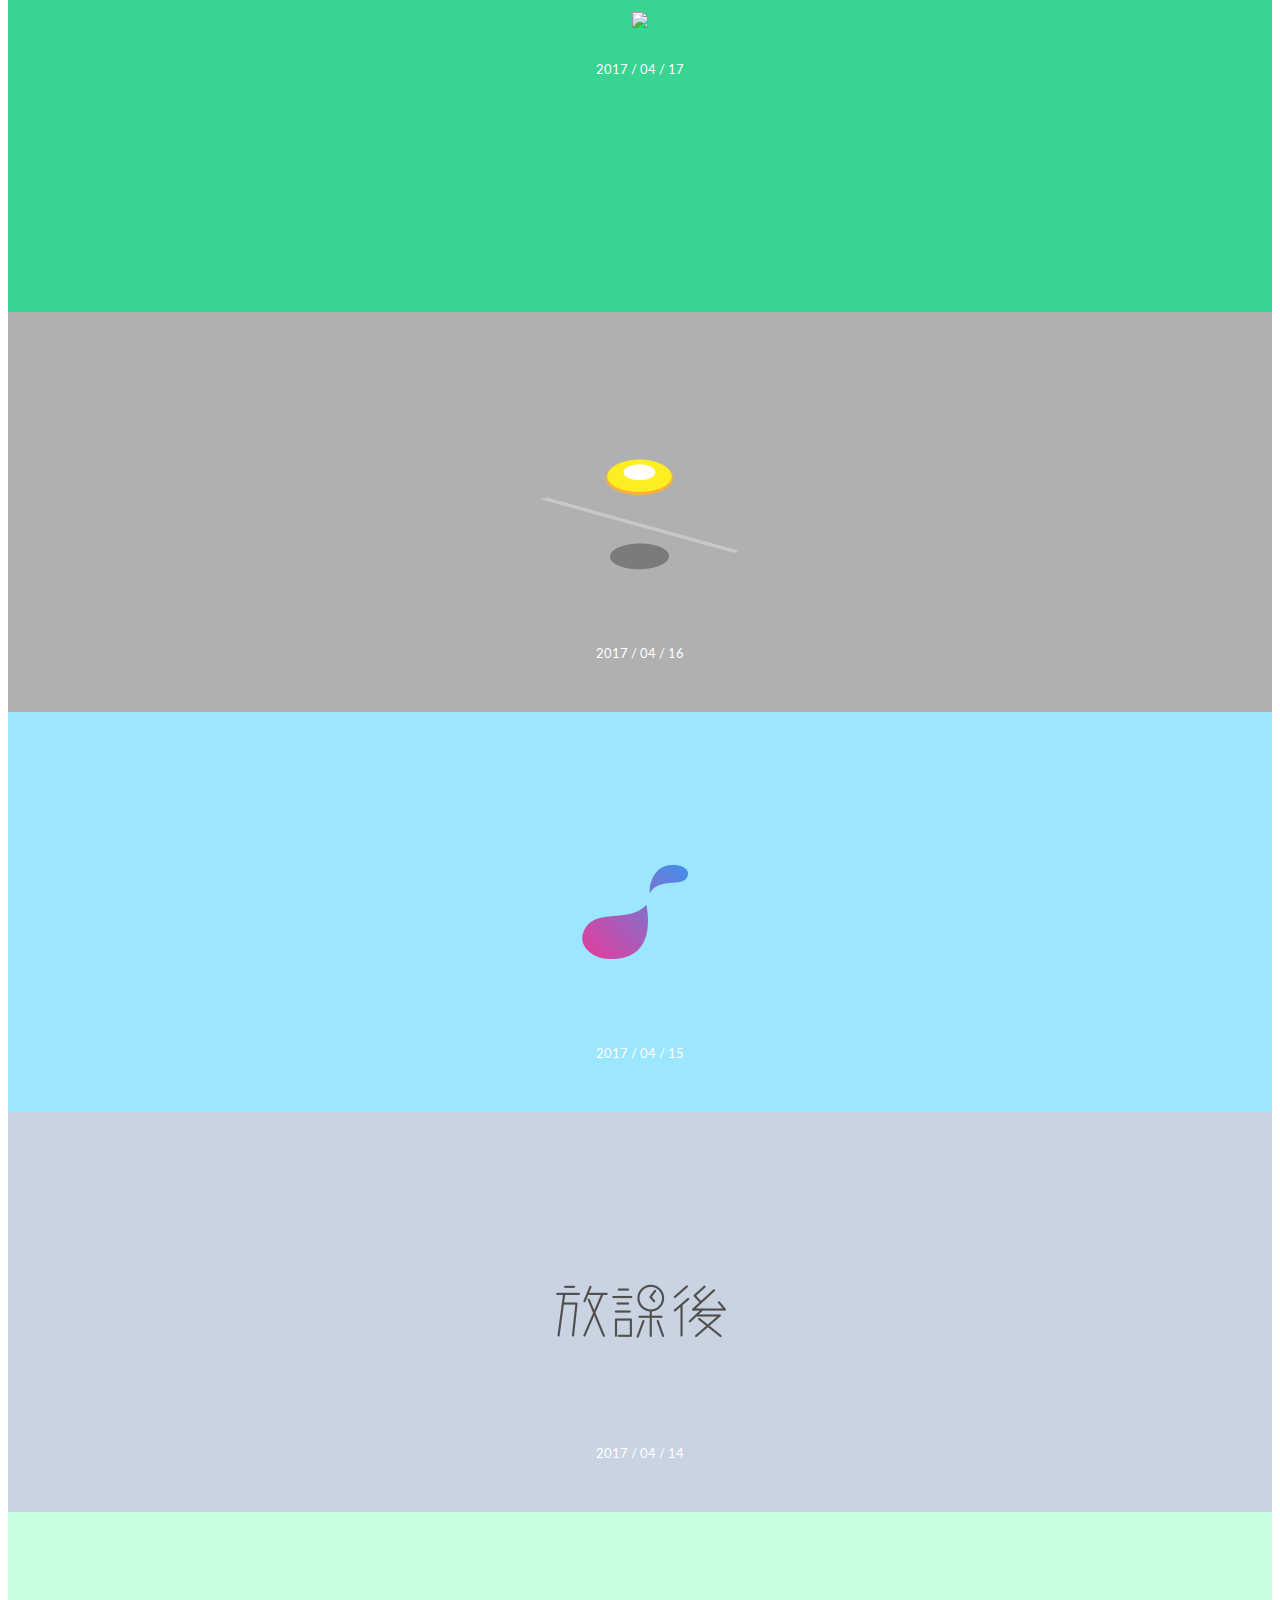
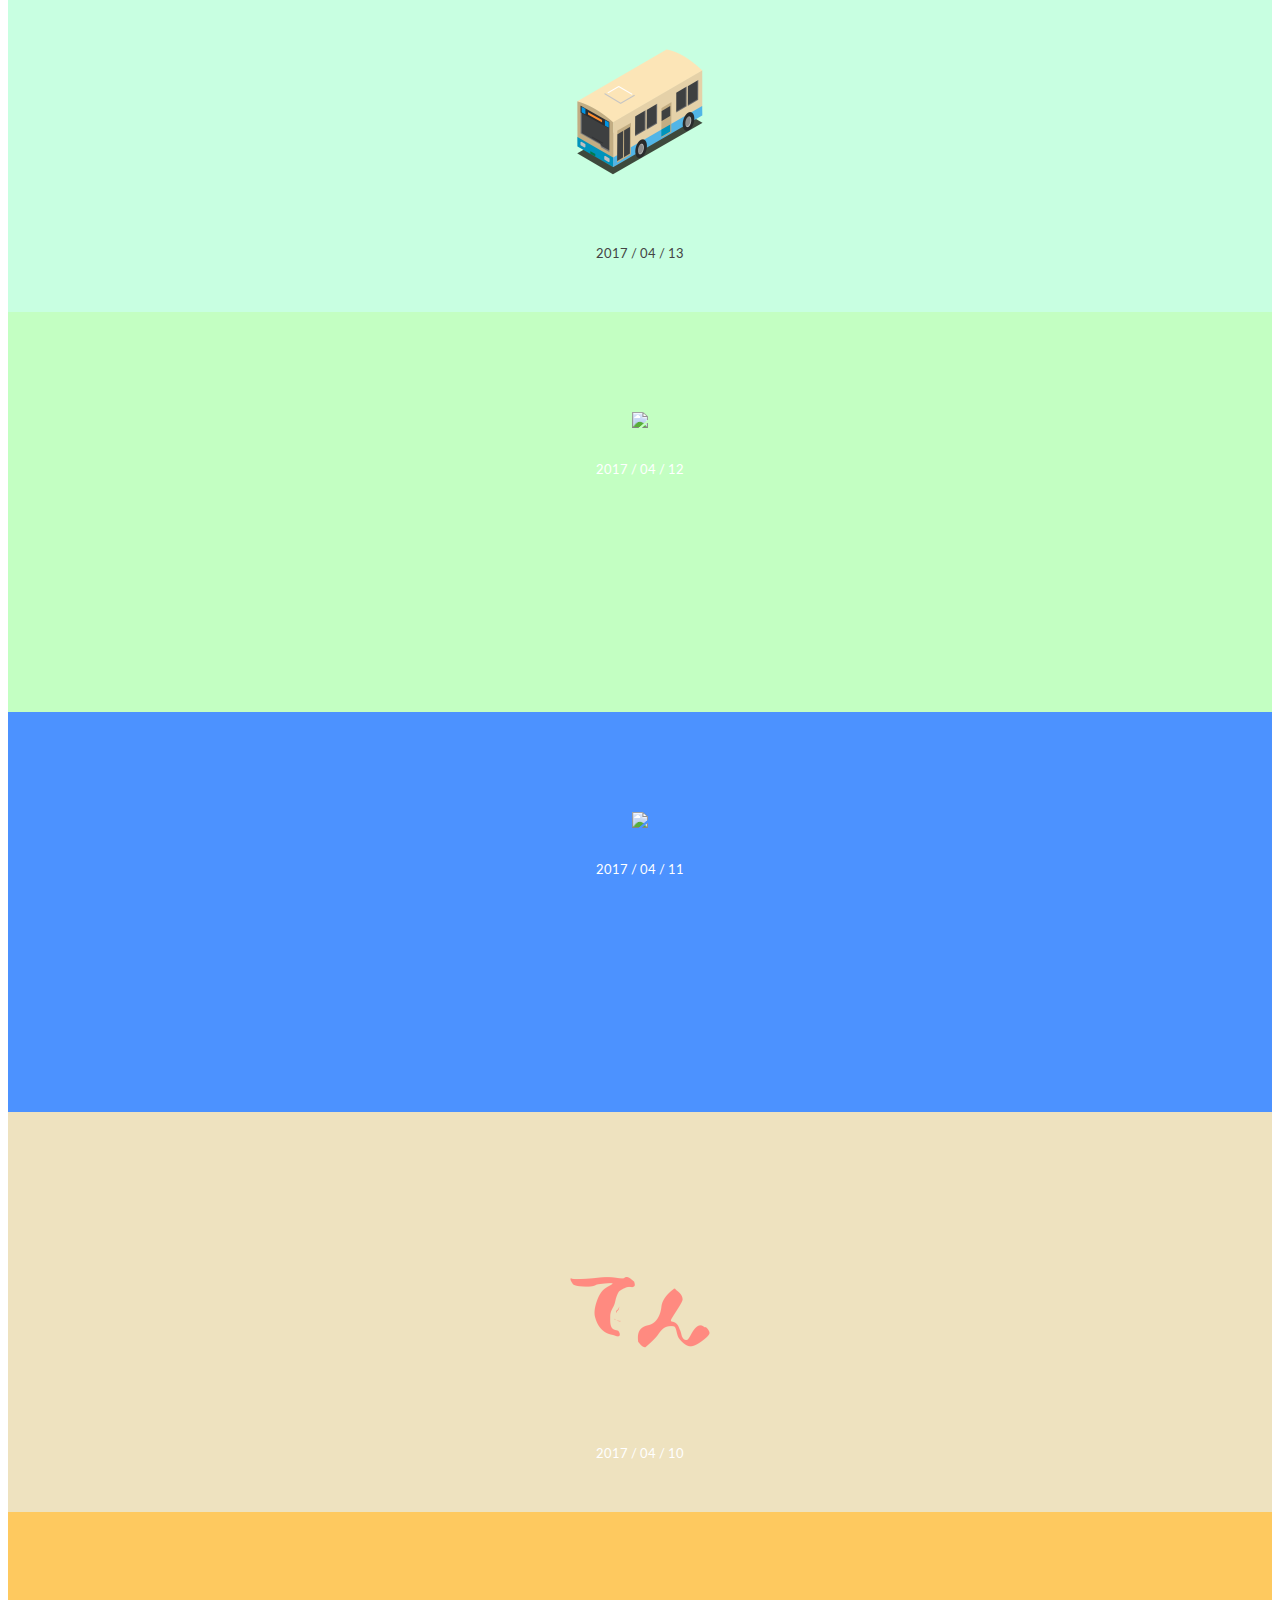
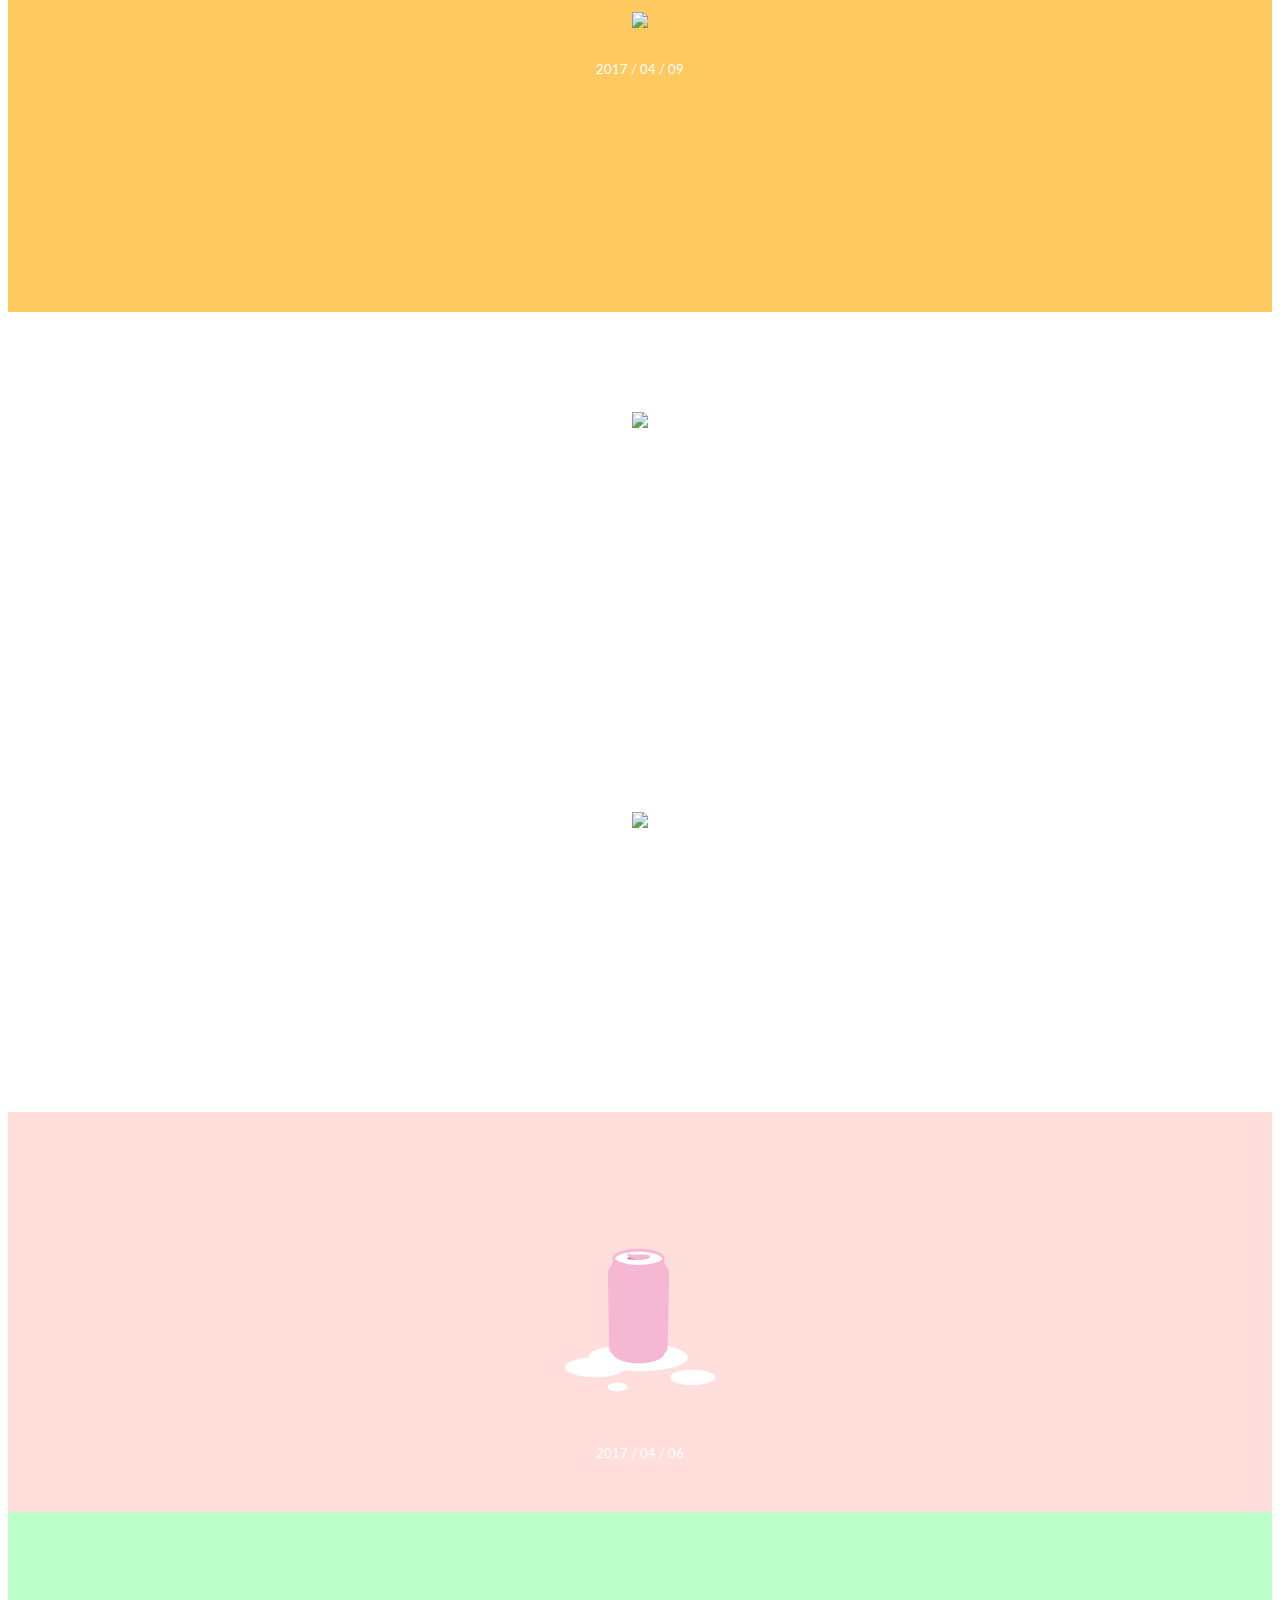
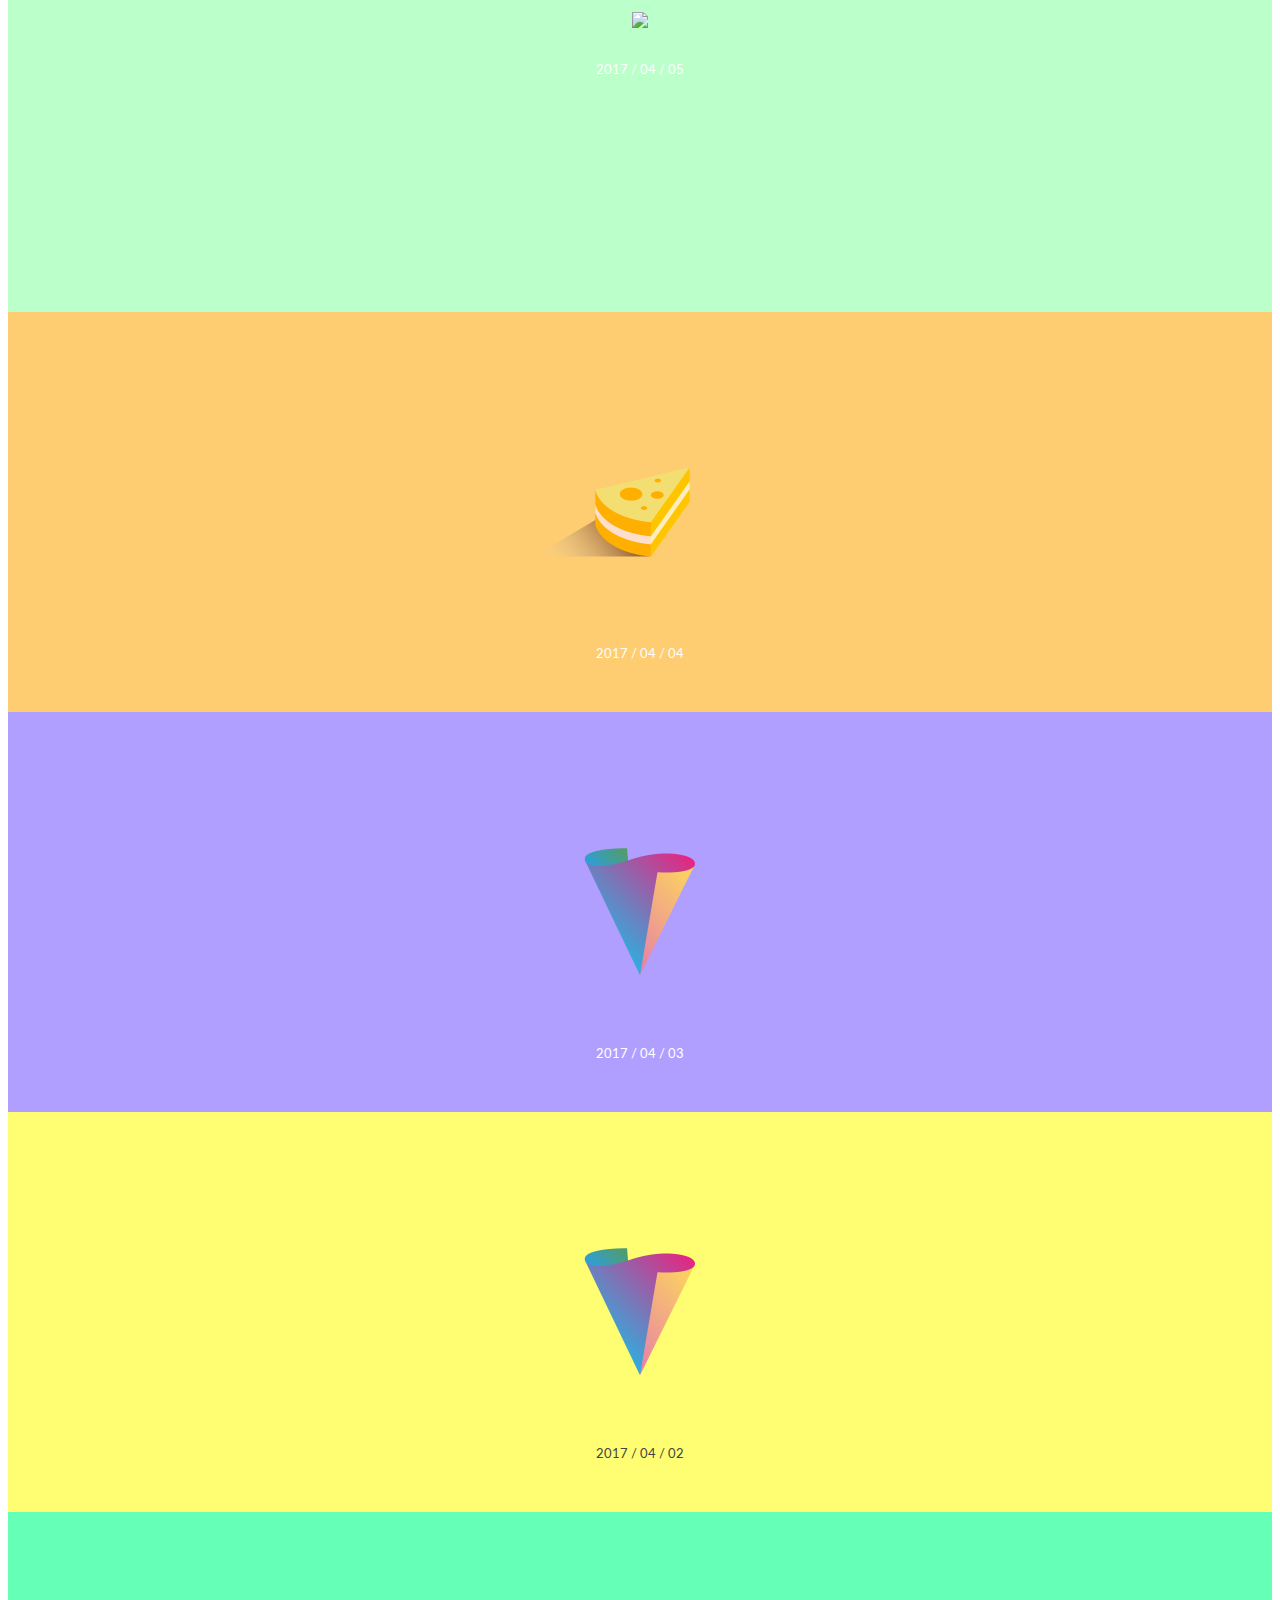
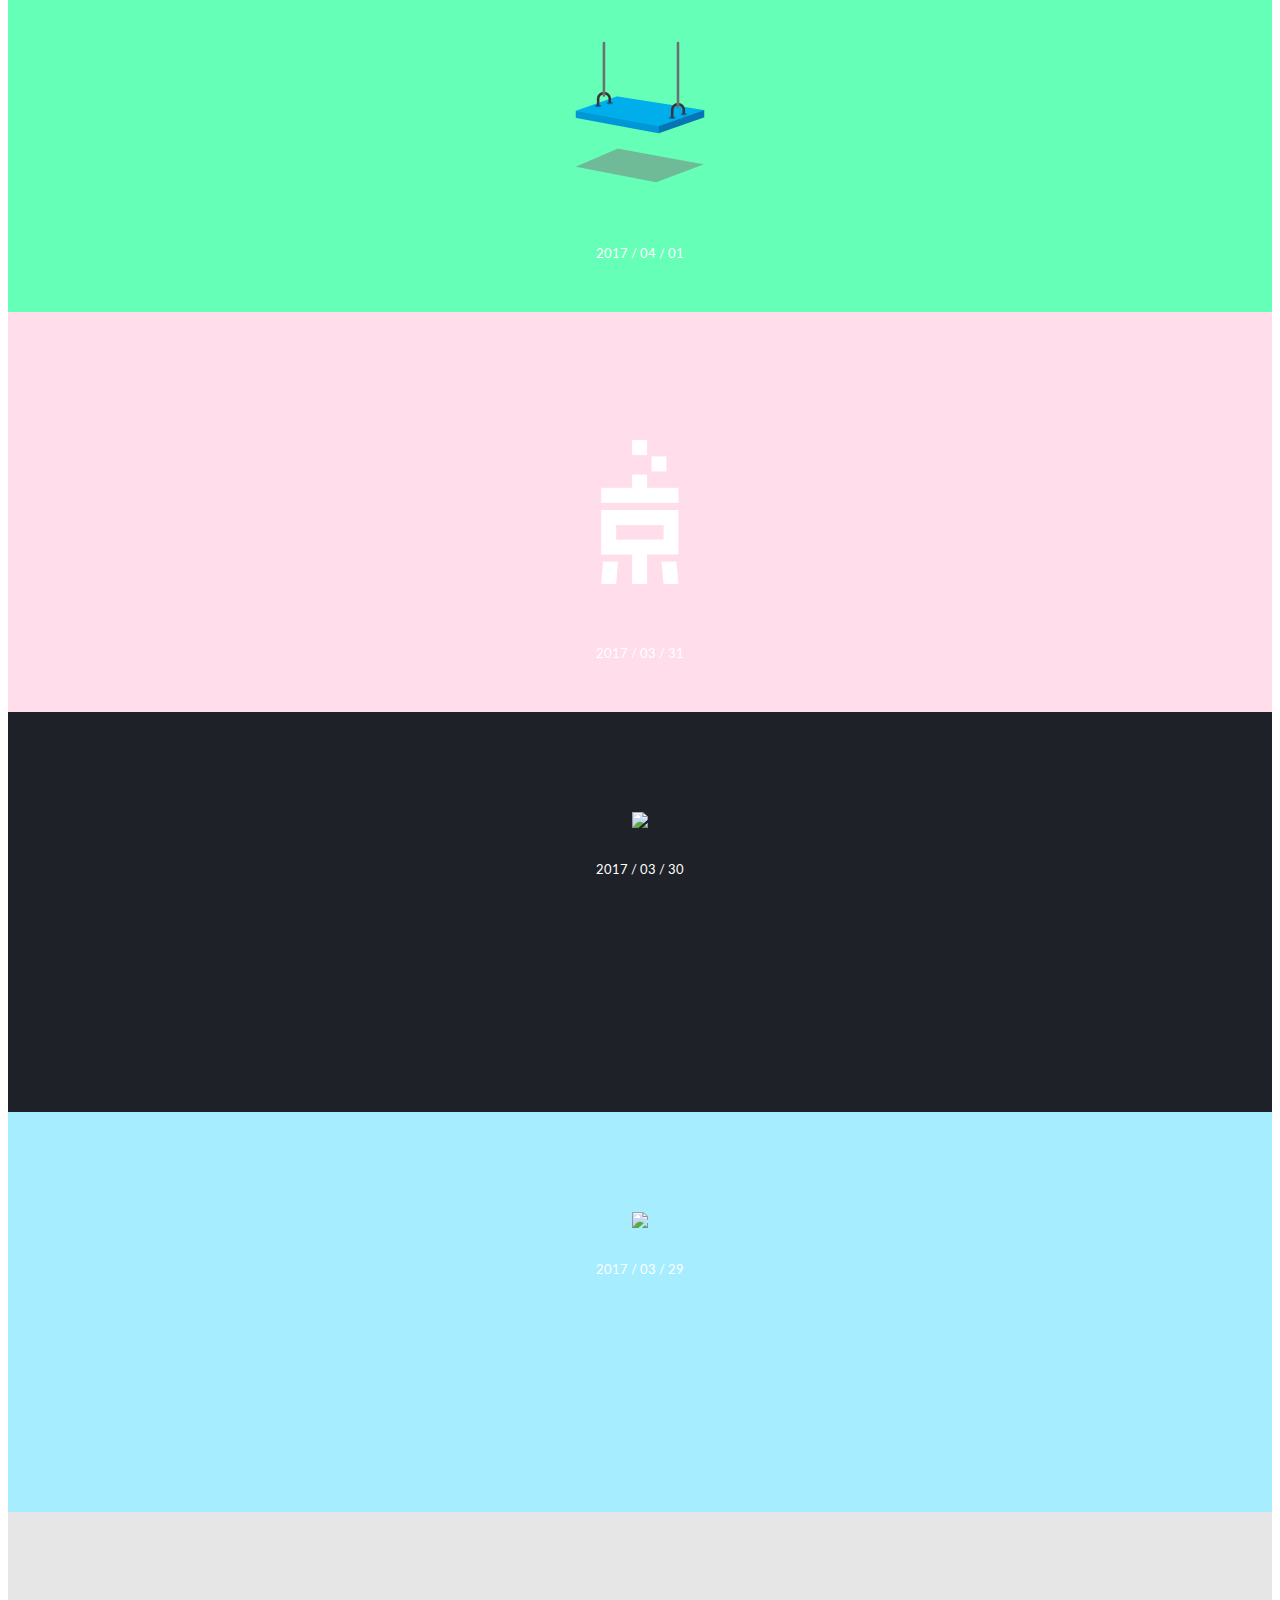
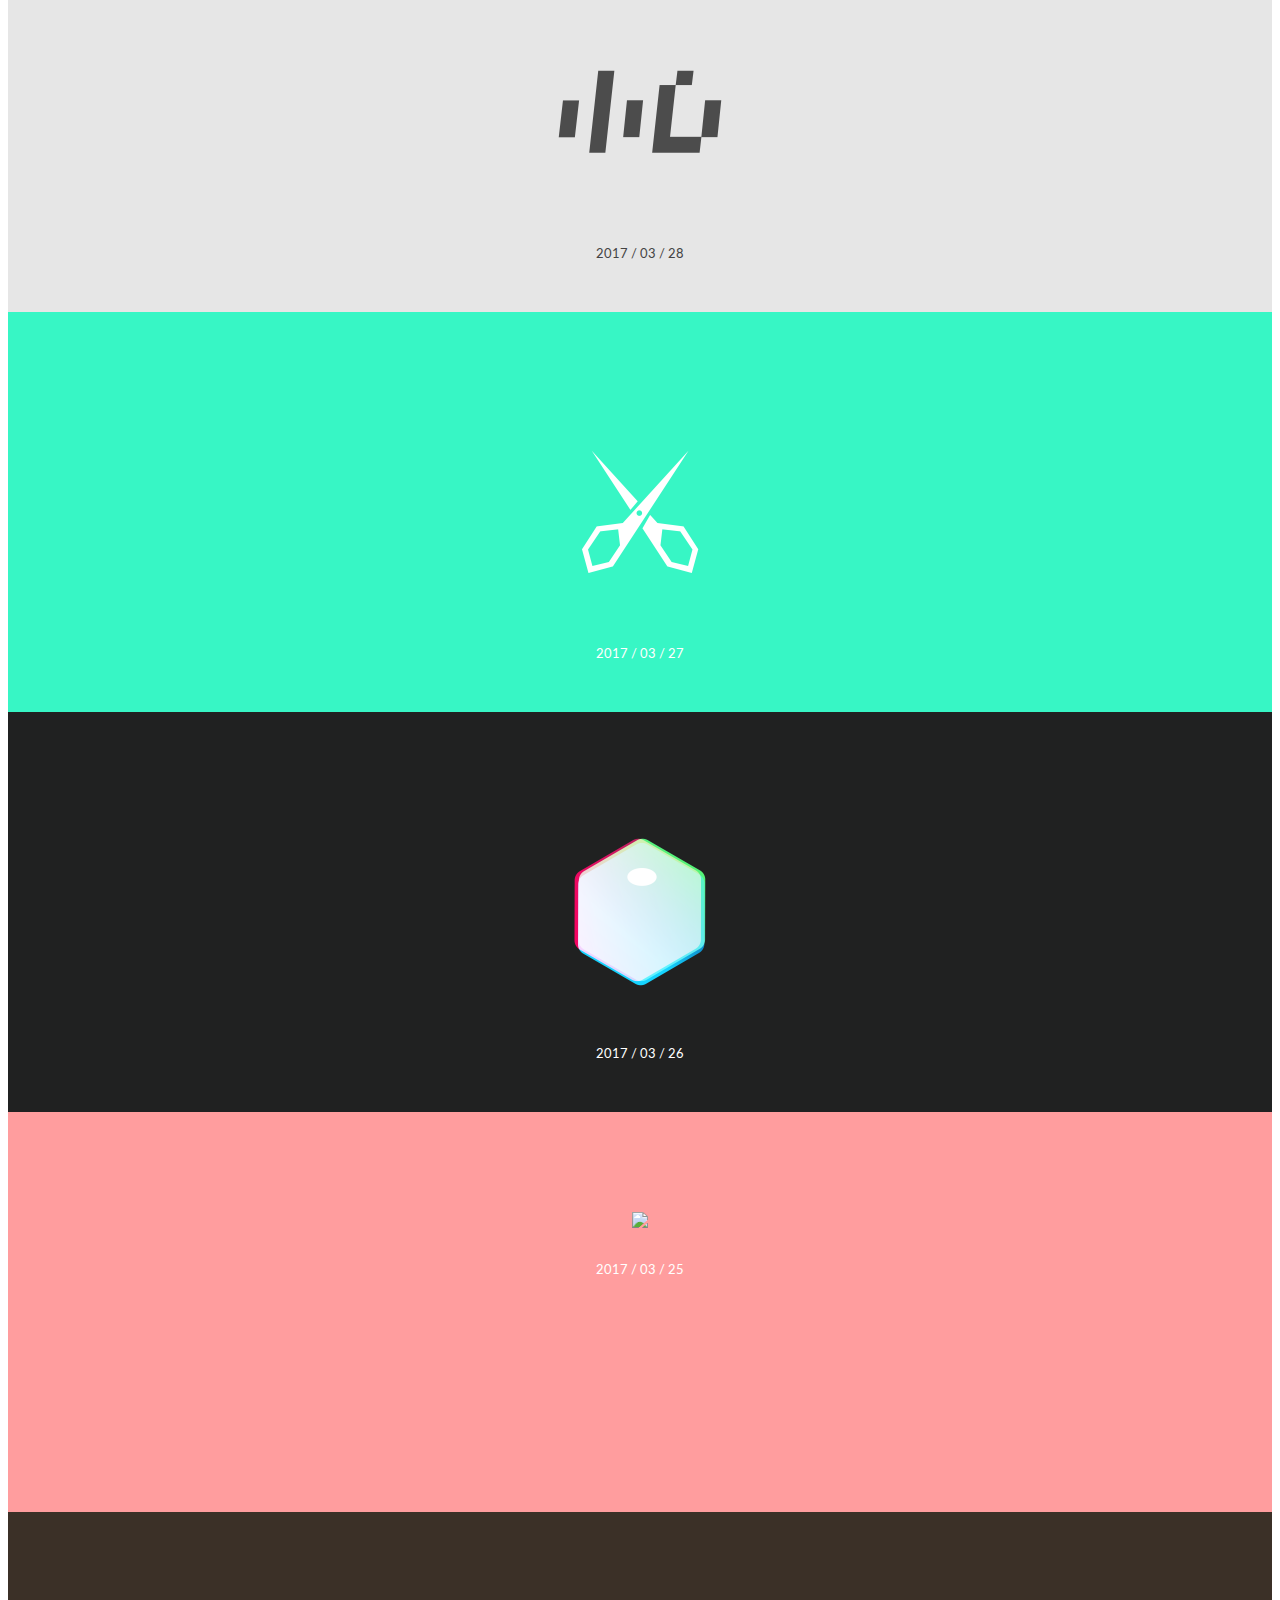
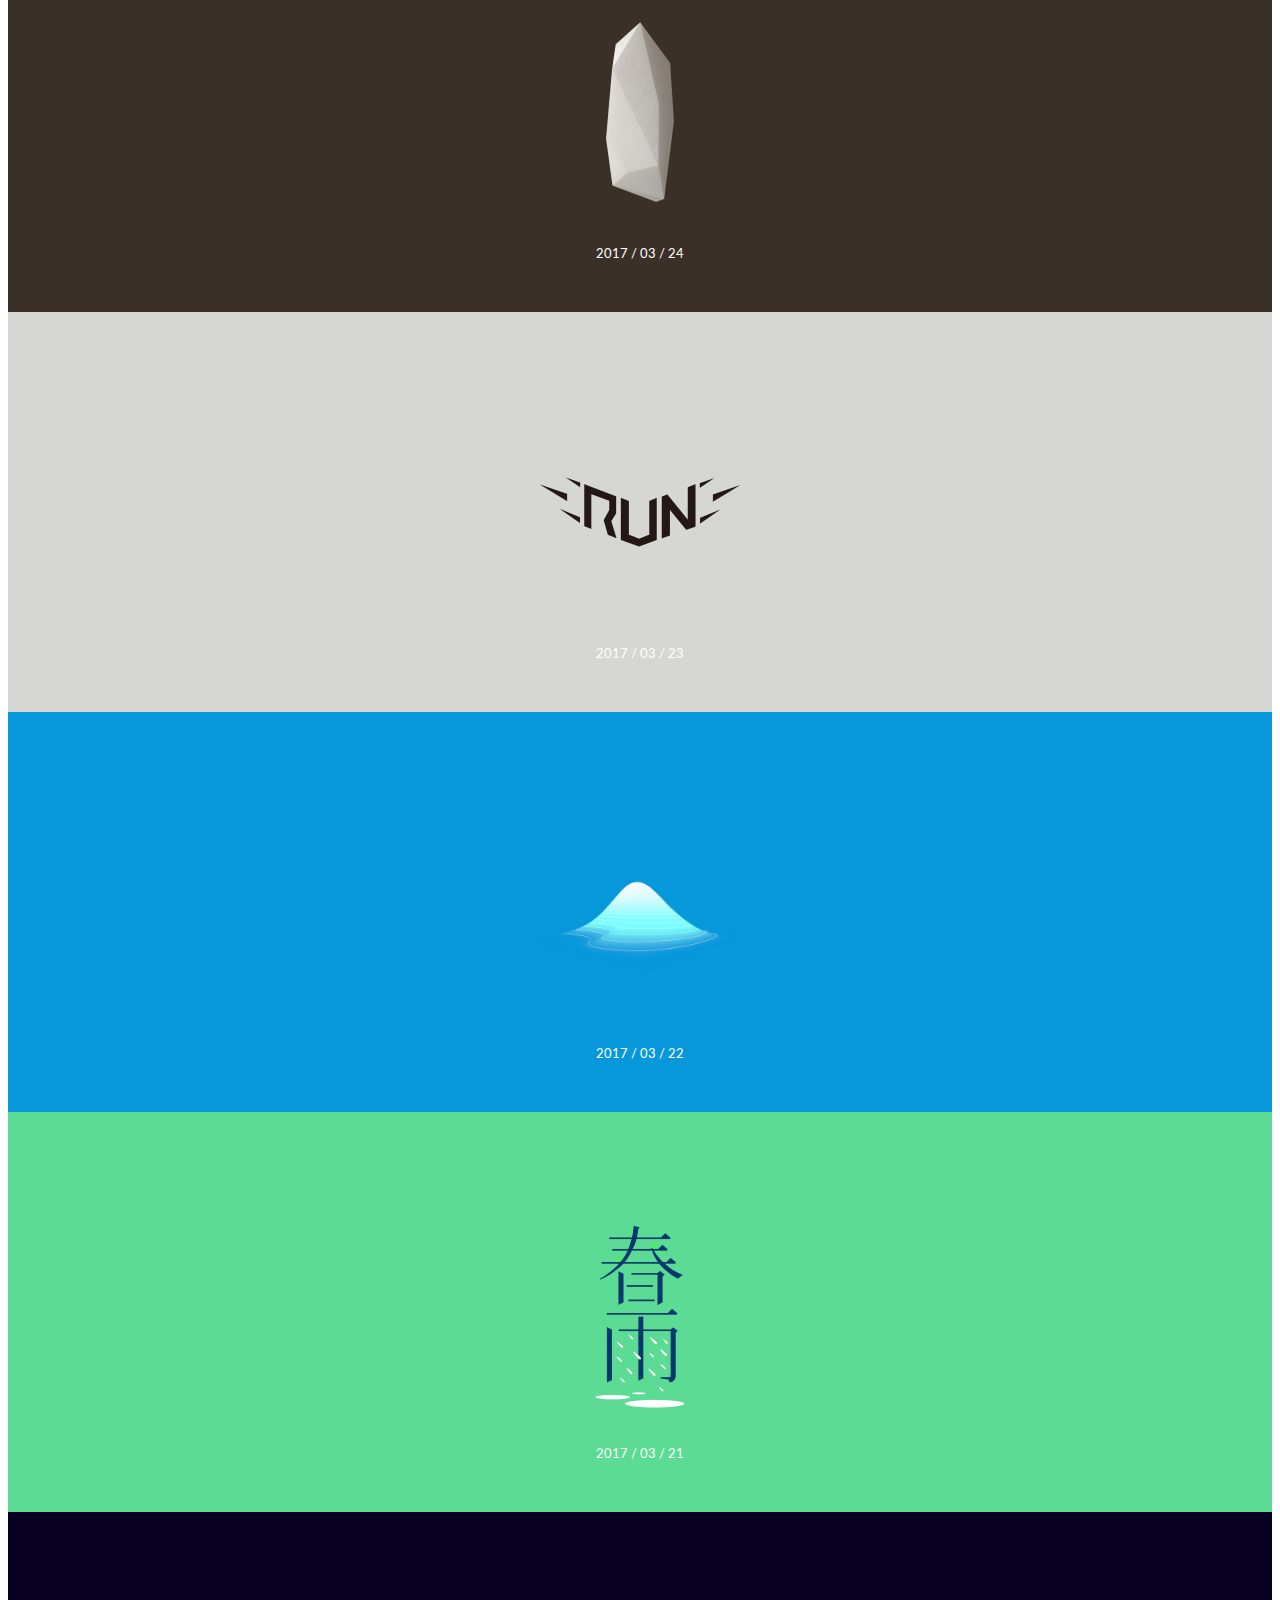
==== commit 0fe6f890: "up" ====
--- a/index.html
+++ b/index.html
@@ -40,8 +40,11 @@
 
 	<div id="content">
 		<!-- 5月 -->
+		<div class="content" style="background-color: #97B9D6"><img src="images/logo/0526.png"><p>2017 / 05 / 26</p></div>
 		<div class="content" style="background-color: #D7E2E8"><img src="images/logo/0515.png"><p>2017 / 05 / 15</p></div>
+		<div class="content" style="background-color: #E8C879"><img src="images/logo/0505.png"><p>2017 / 05 / 05</p></div>
 		<!-- 4月 -->
+		<div class="content" style="background-color: #D5DBD8"><img src="images/logo/0426.png"><p>2017 / 04 / 26</p></div>
 		<div class="content" style="background-color: #FFE2BA"><img src="images/logo/0425.png"><p>2017 / 04 / 25</p></div>
 		<div class="content" style="background-color: #29E9F7"><img src="images/logo/0424.png"><p>2017 / 04 / 24</p></div>
 		<div class="content" style="background-color: #F6DFE9"><img src="images/logo/0423.png"><p>2017 / 04 / 23</p></div>
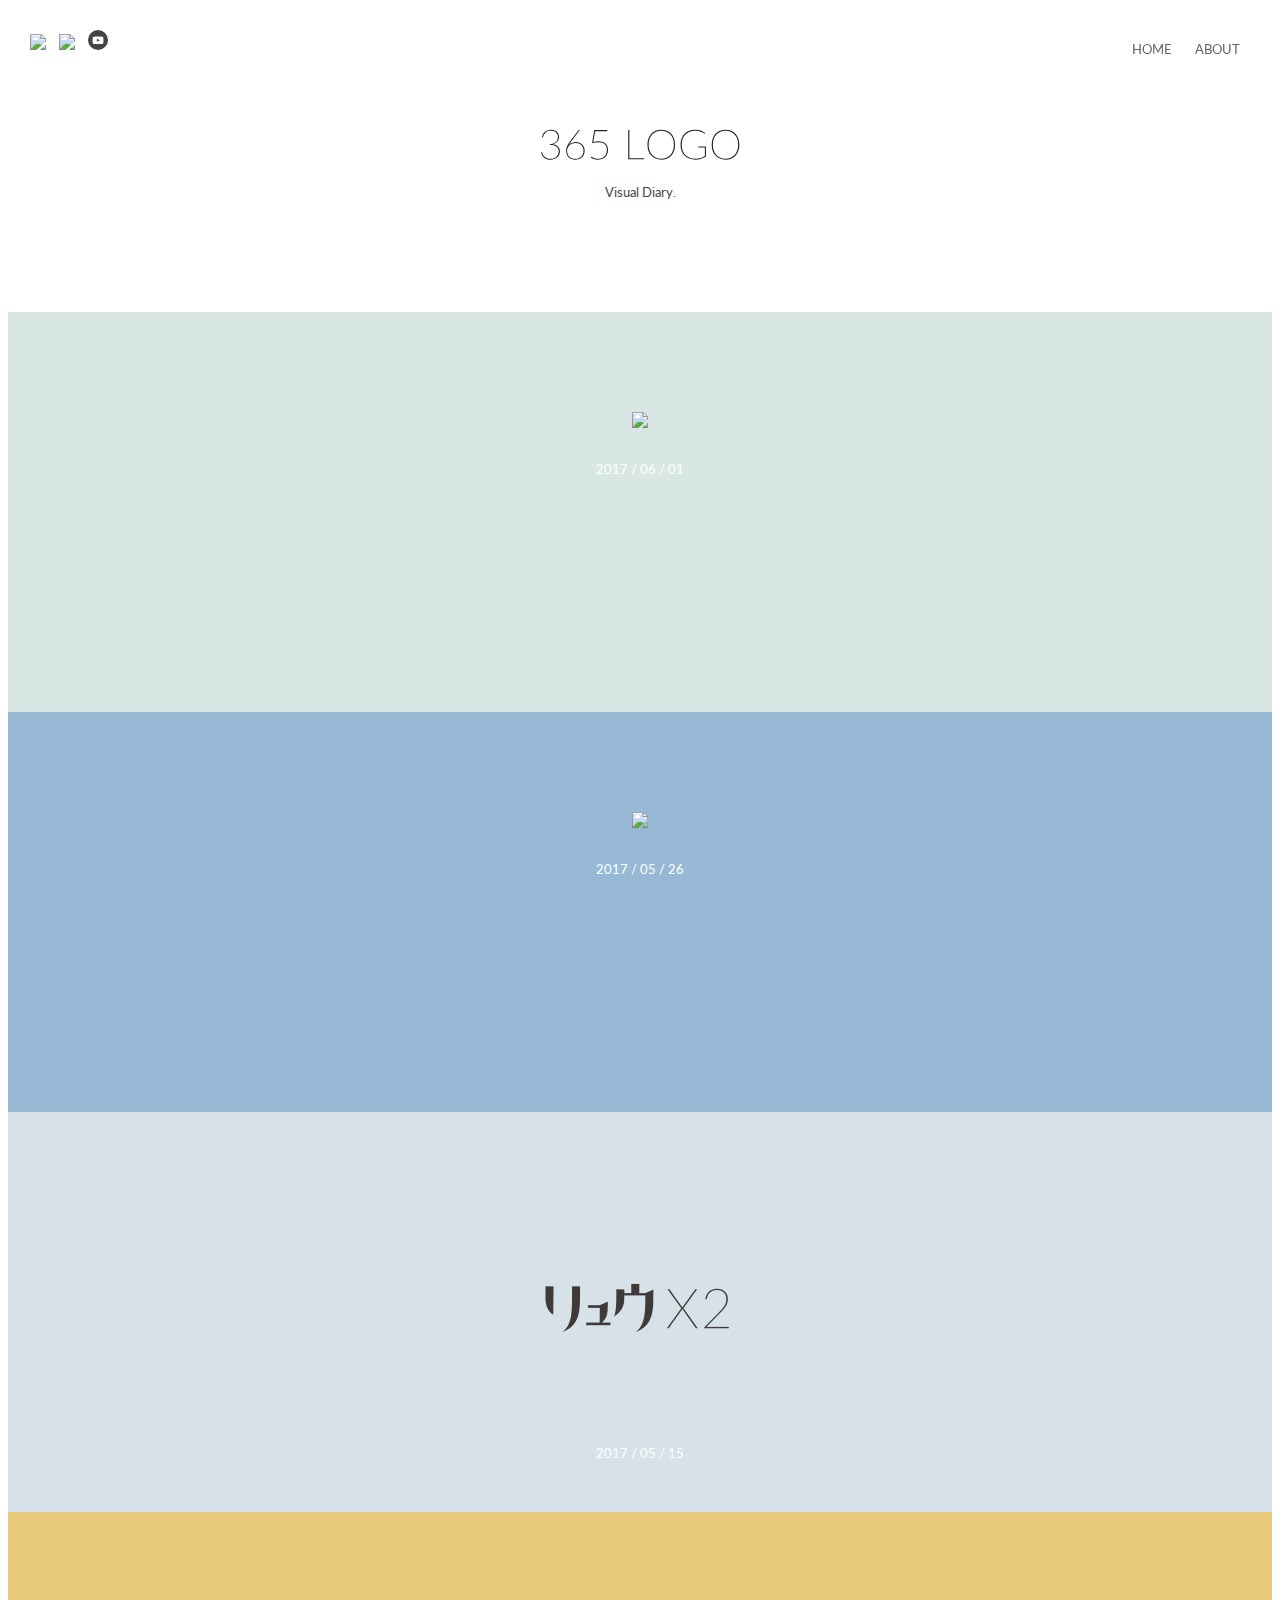
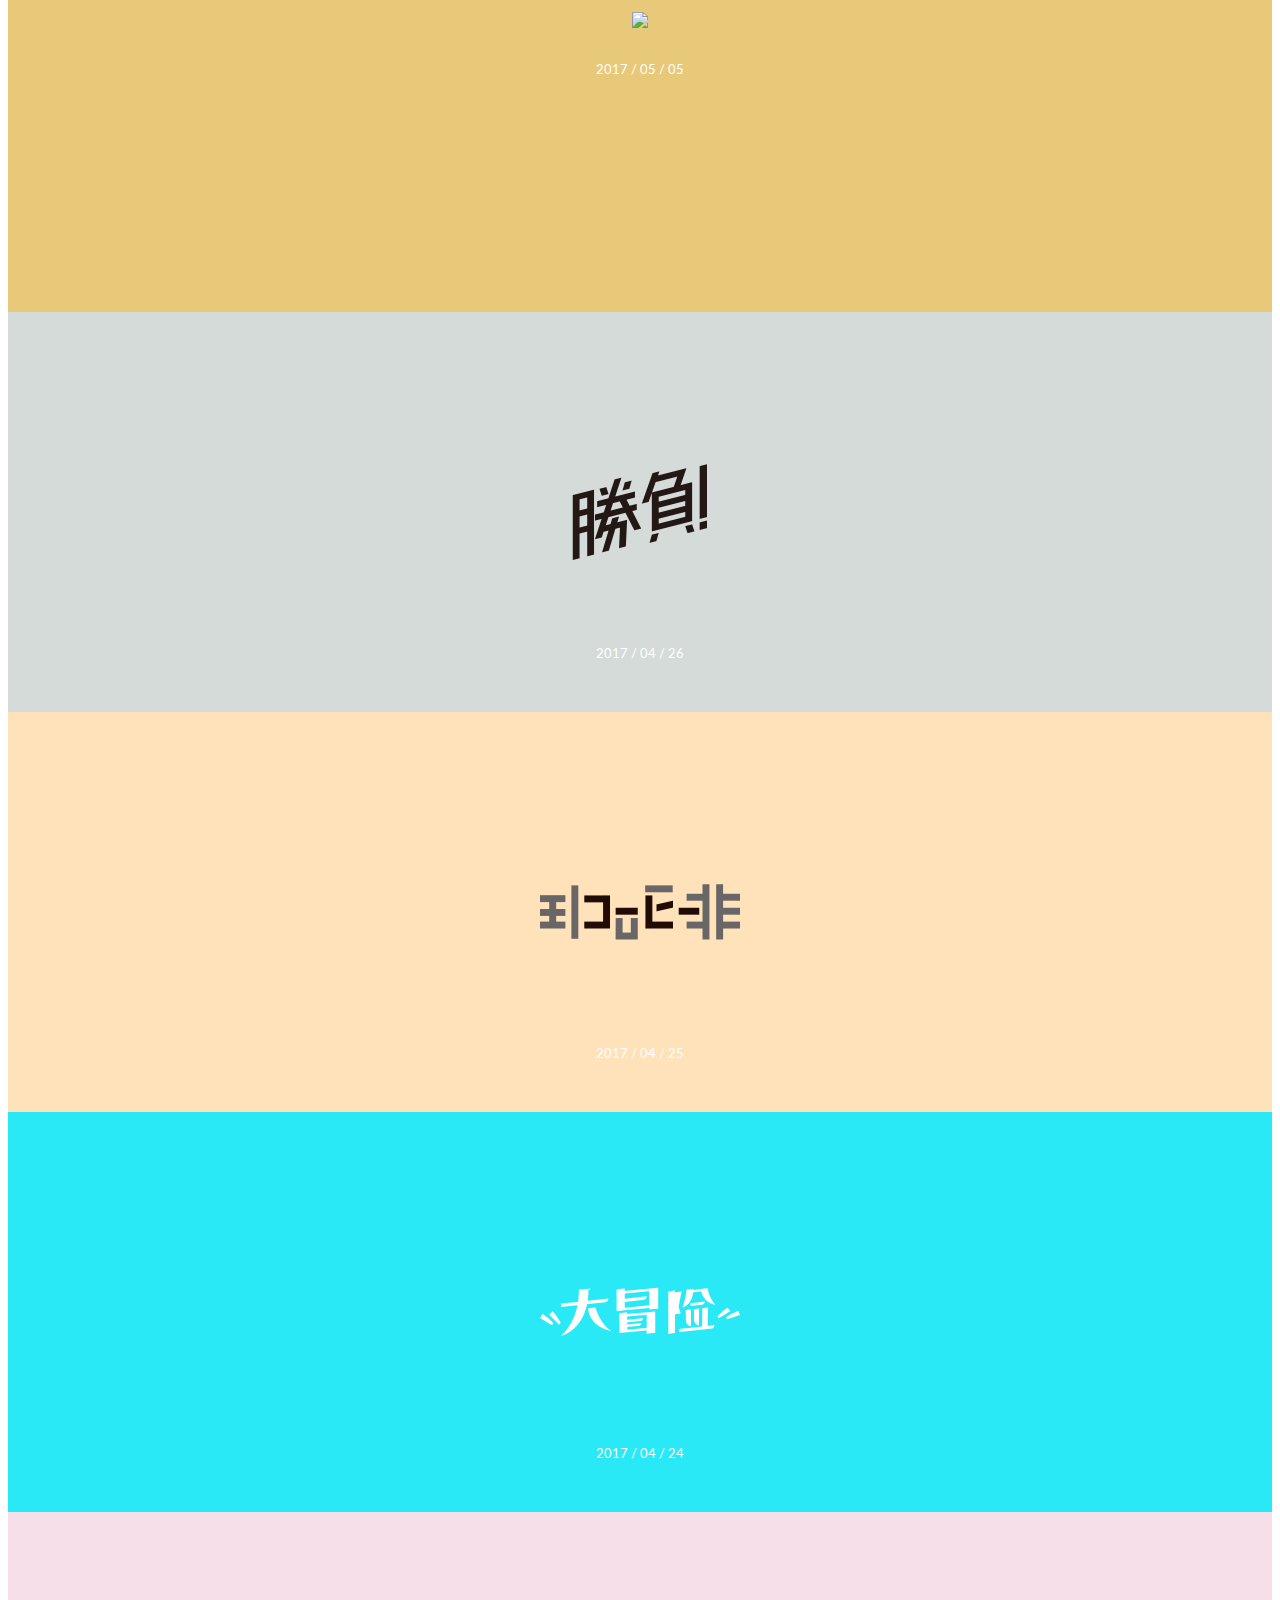
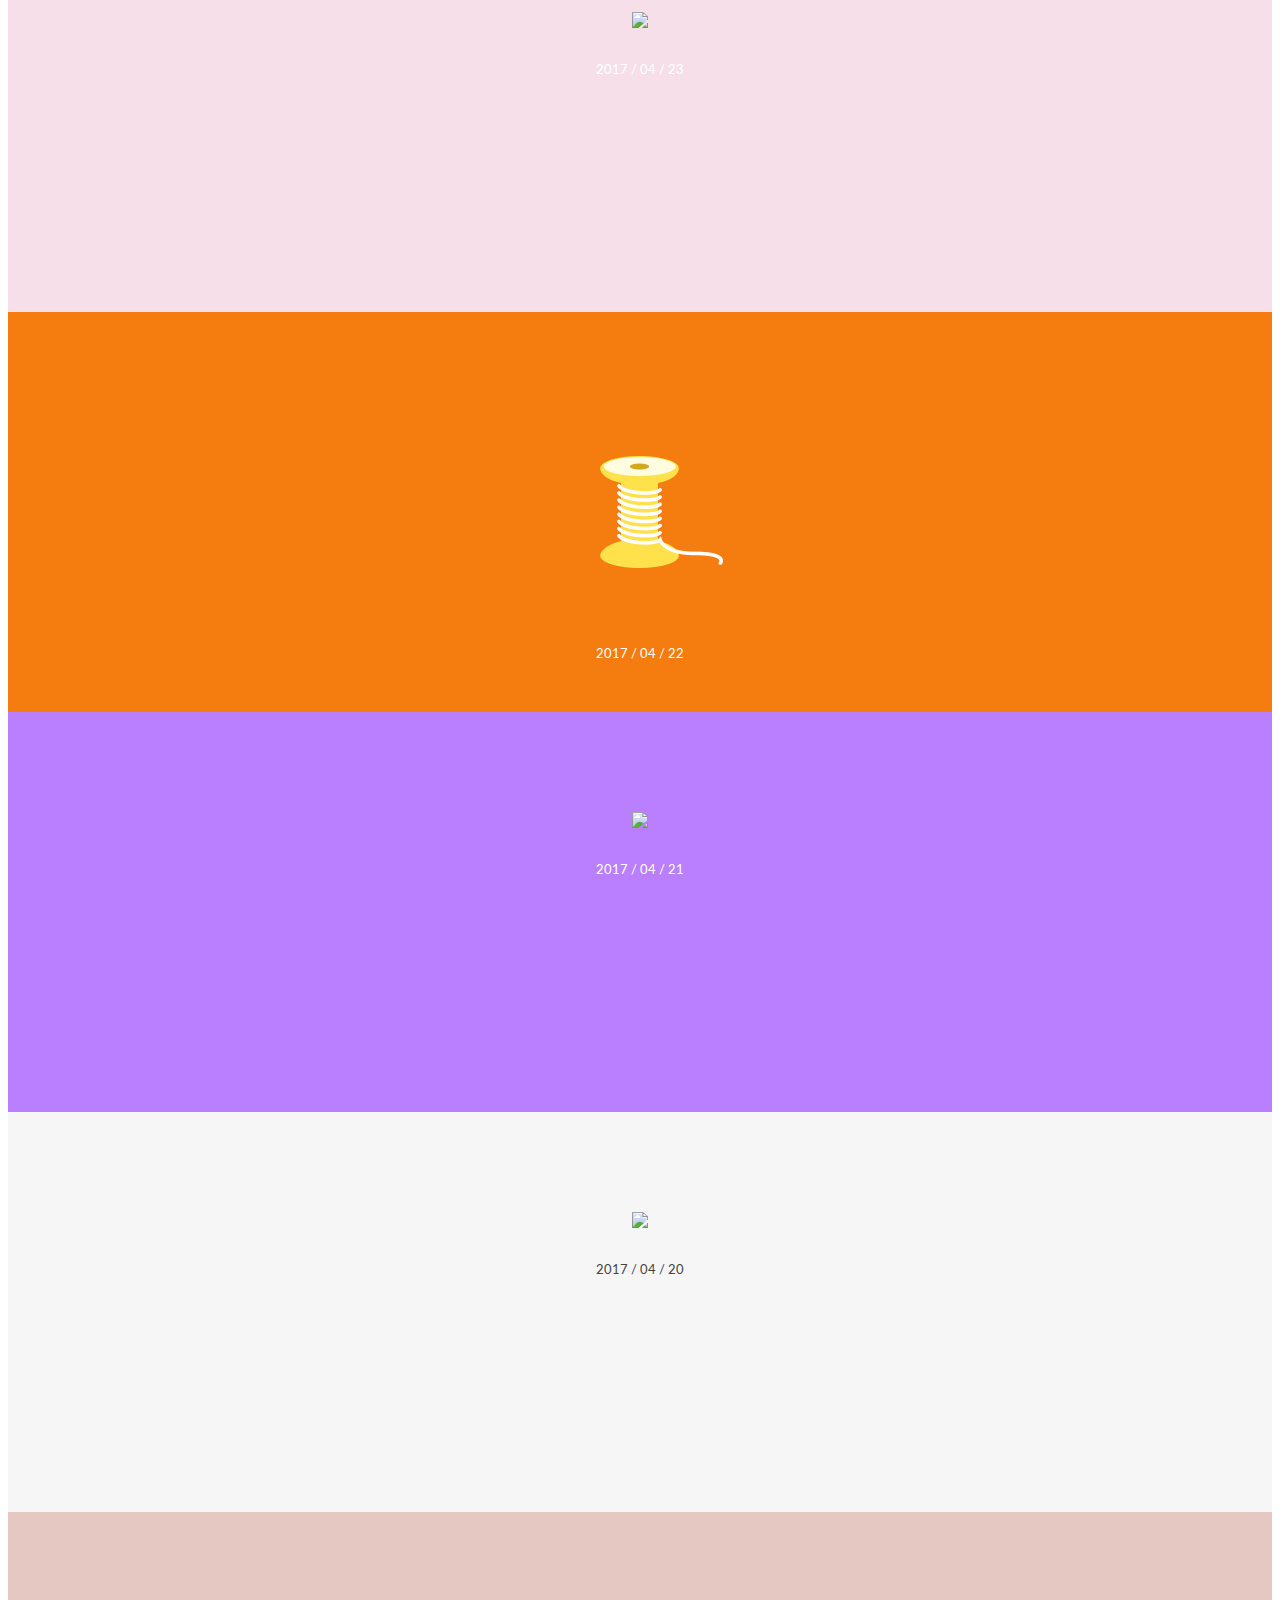
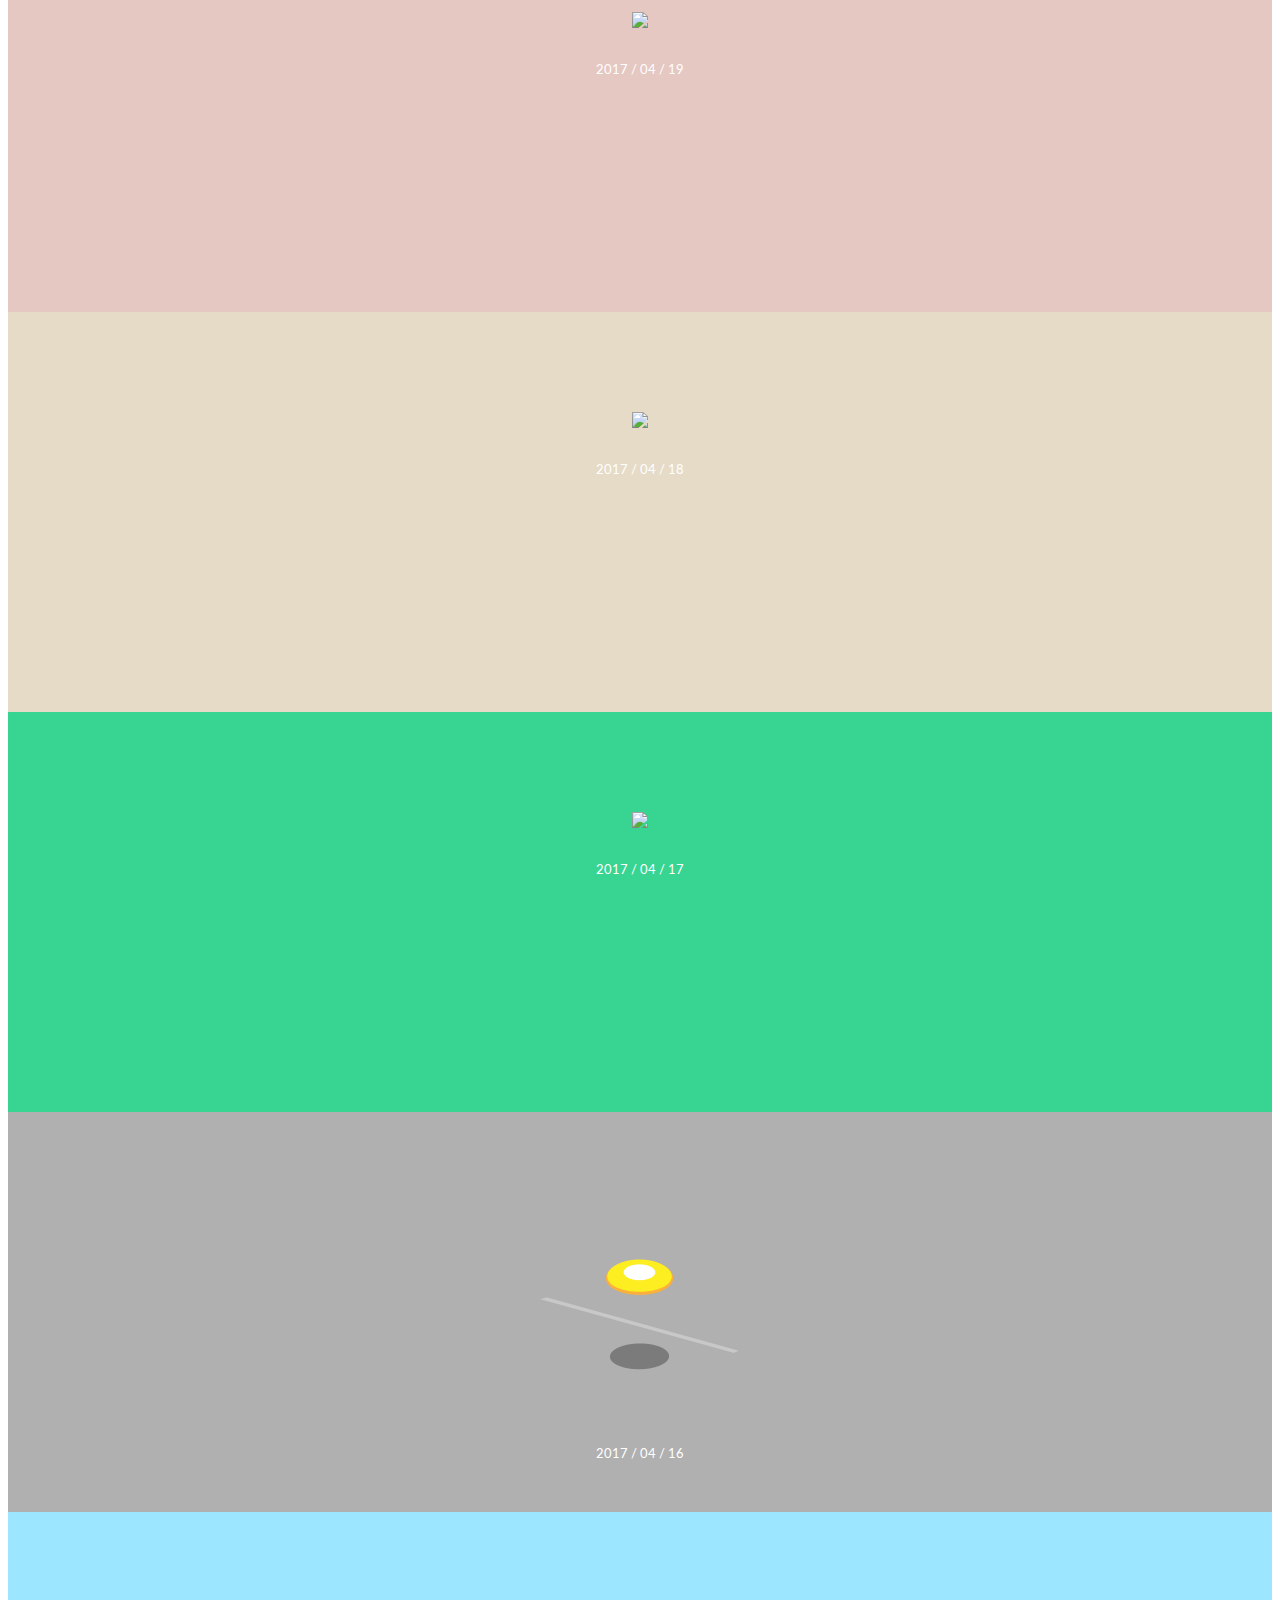
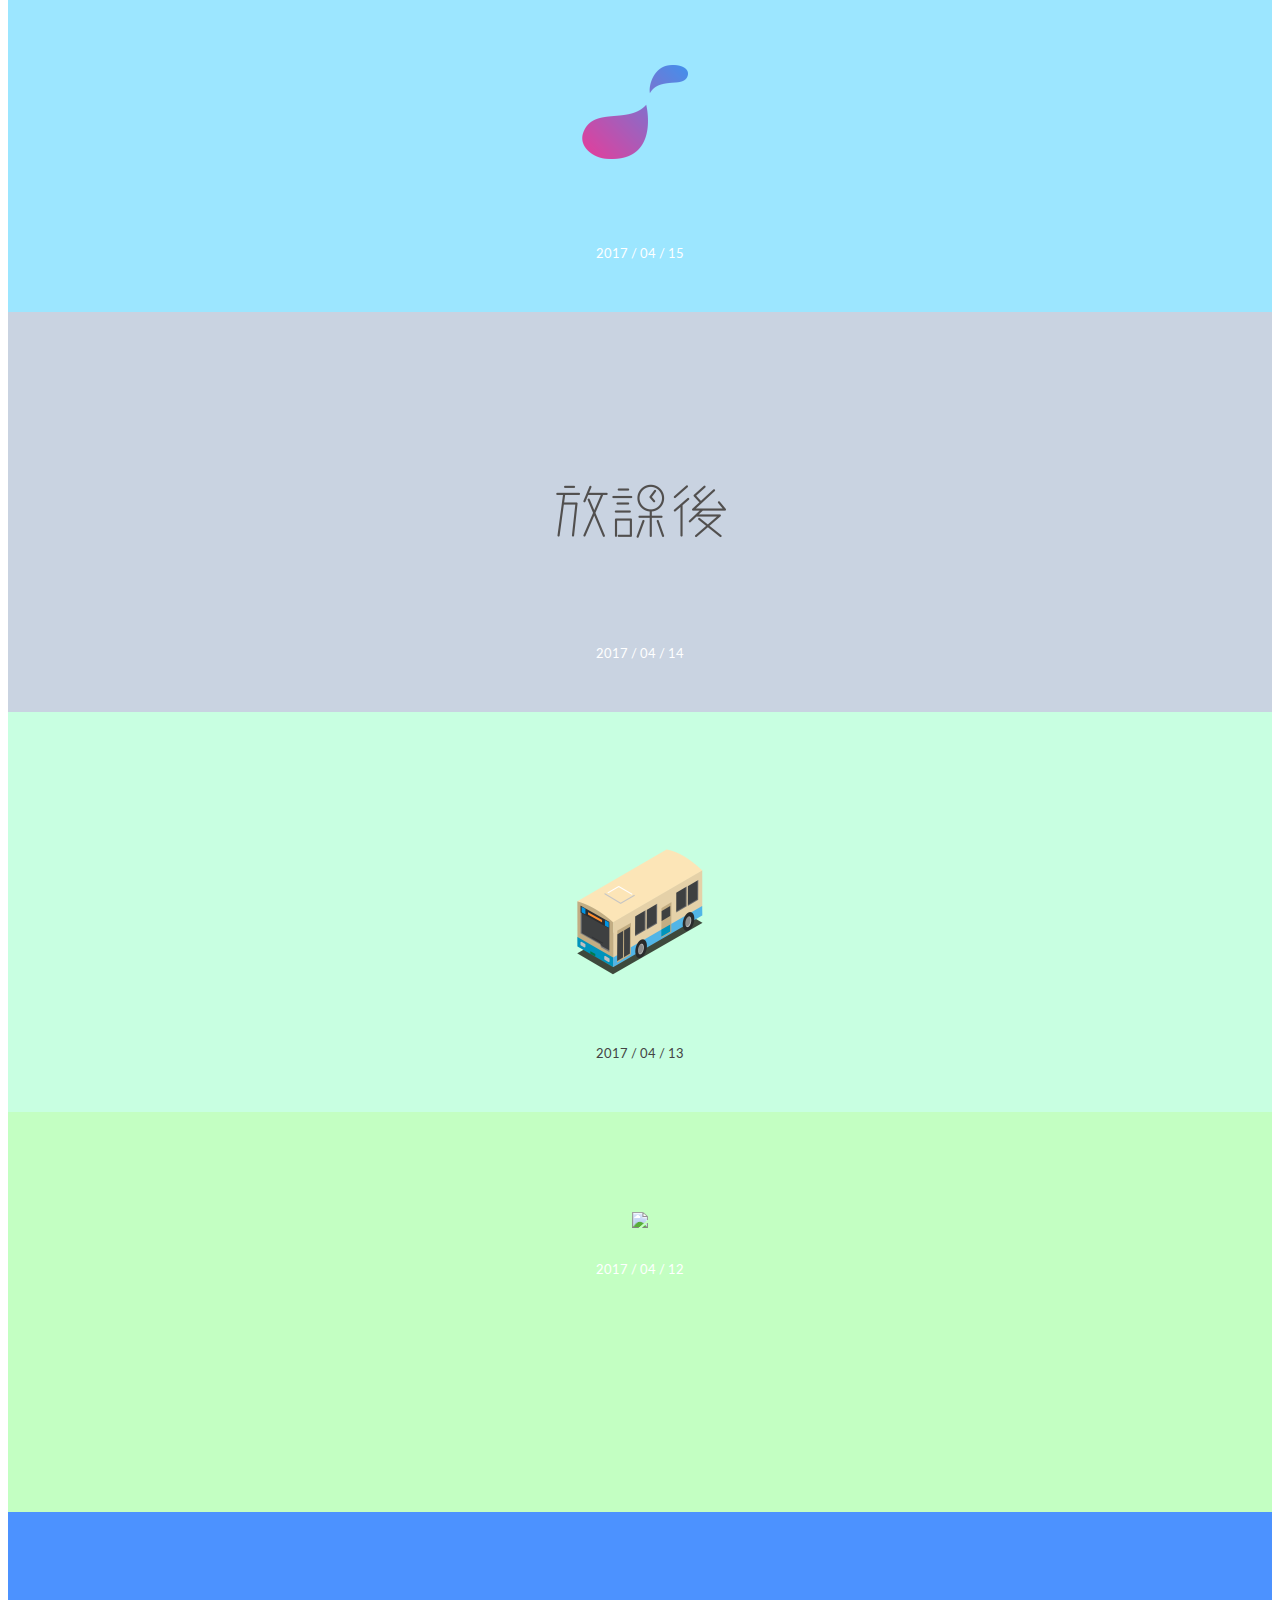
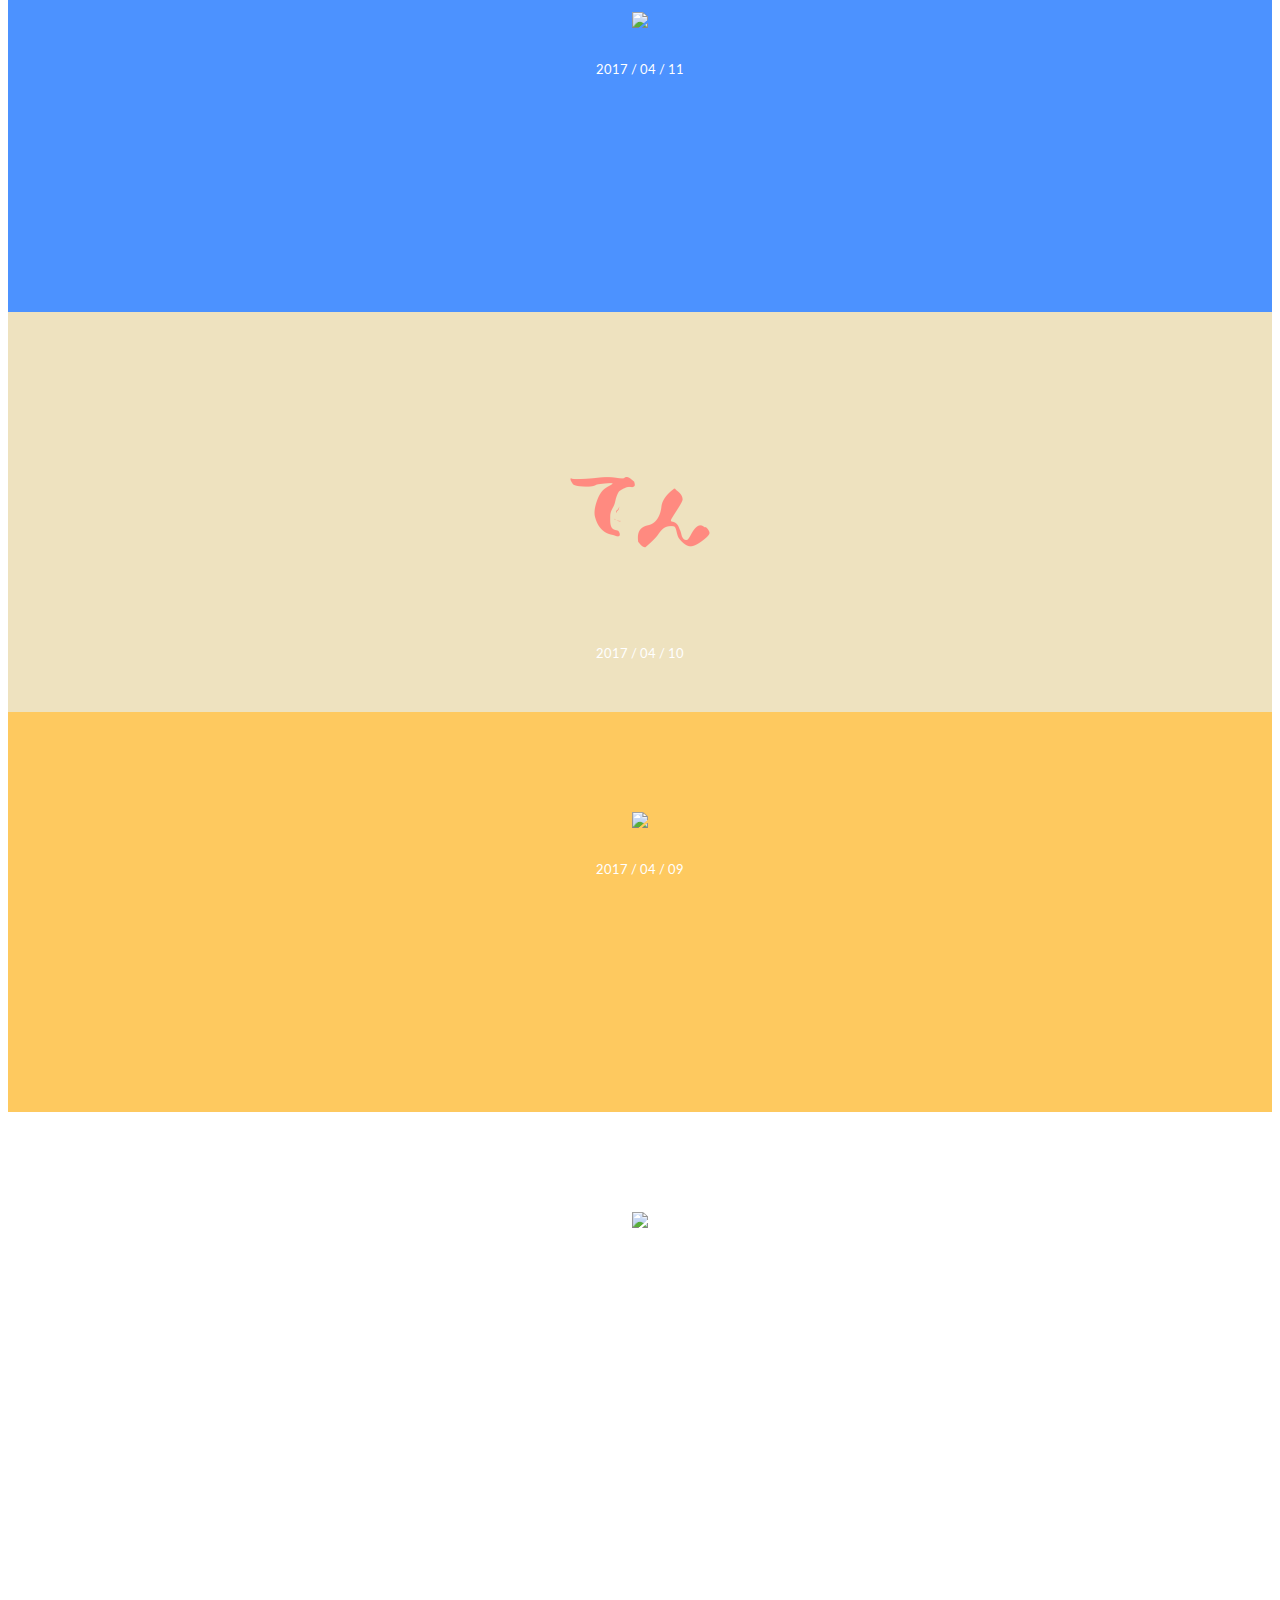
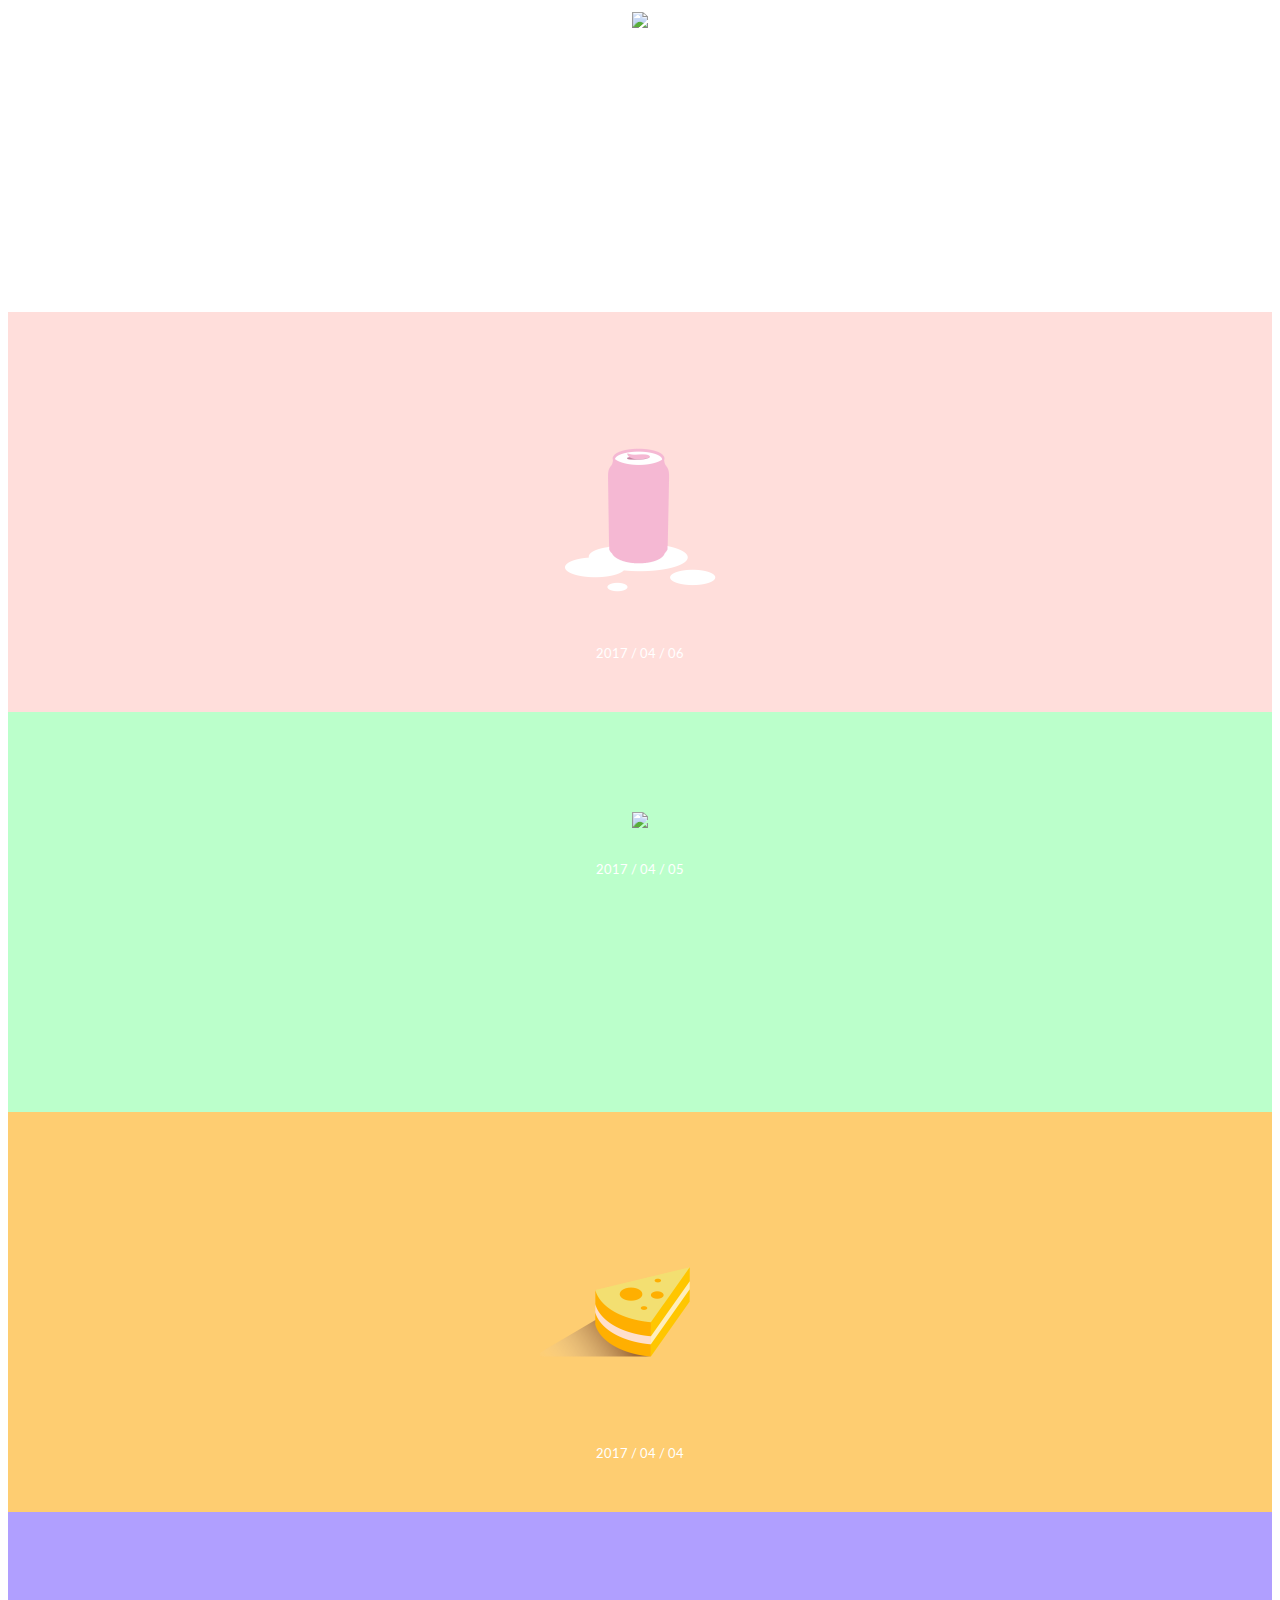
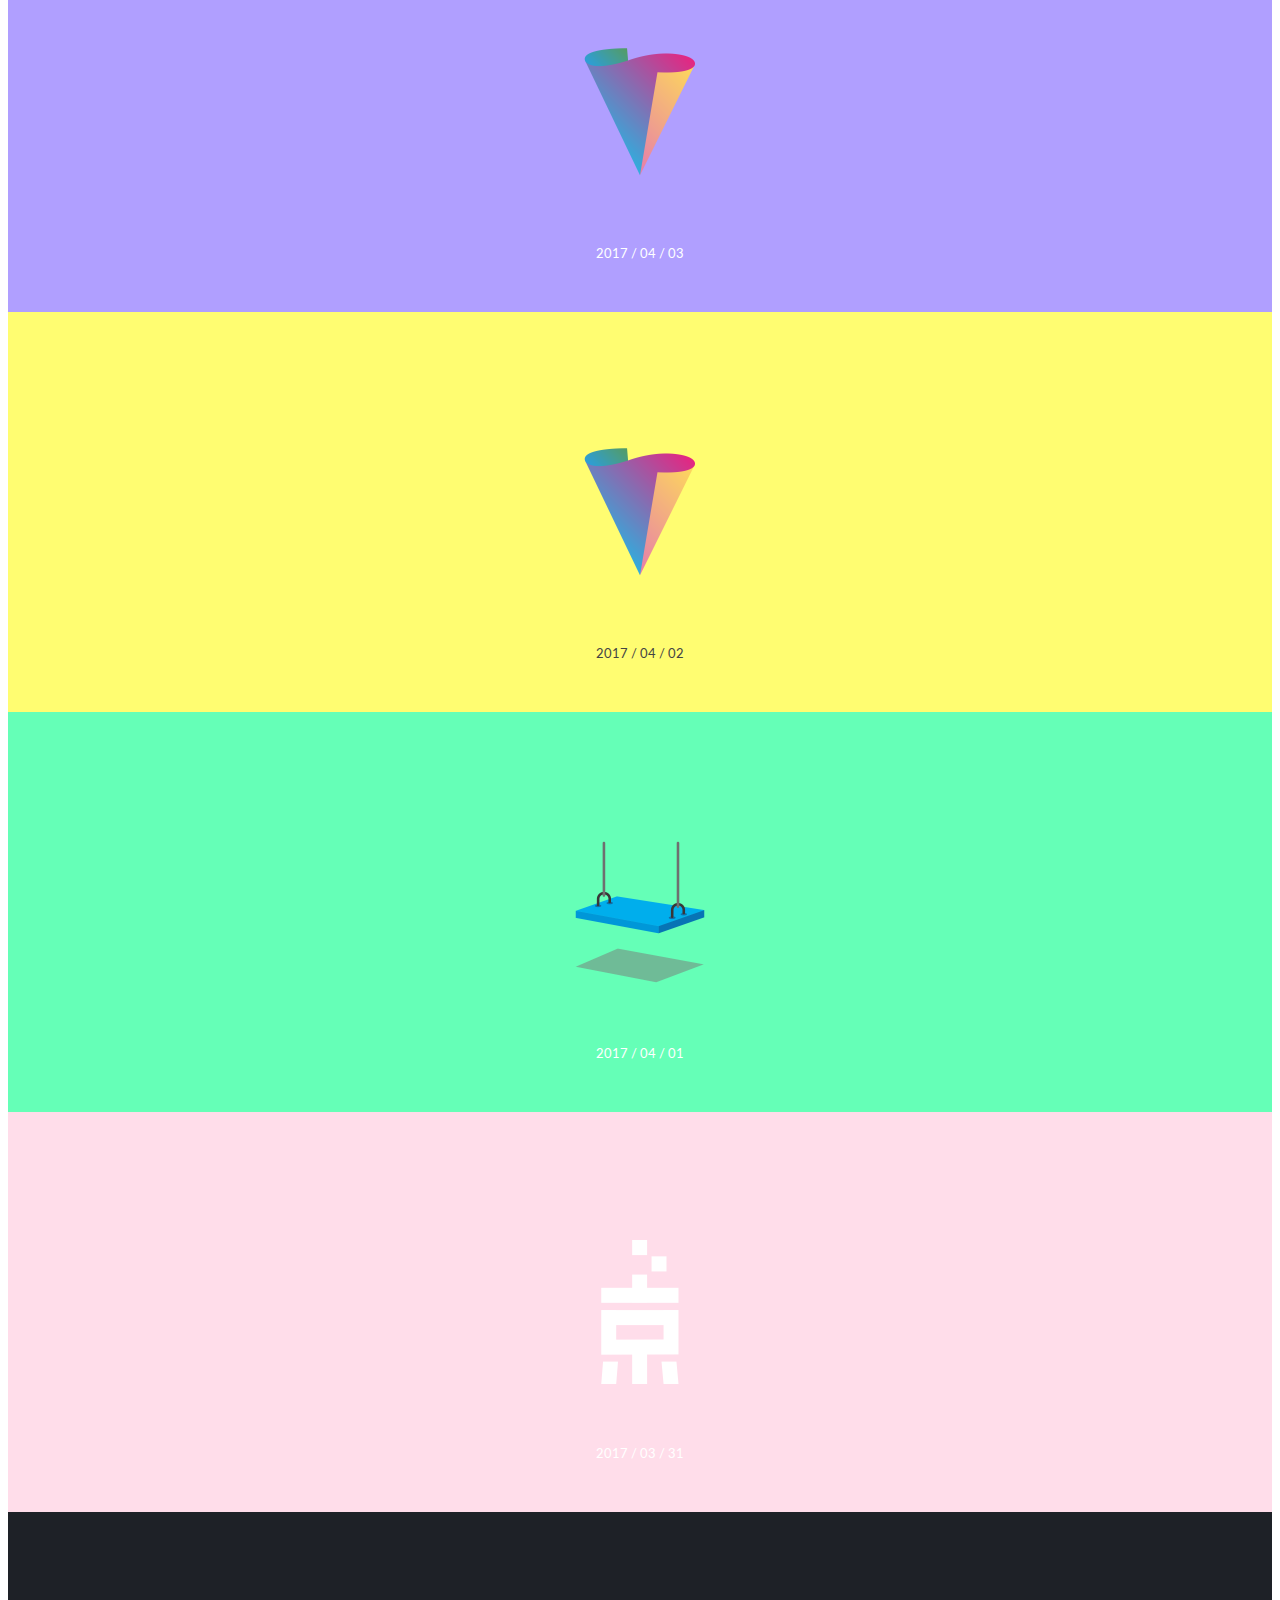
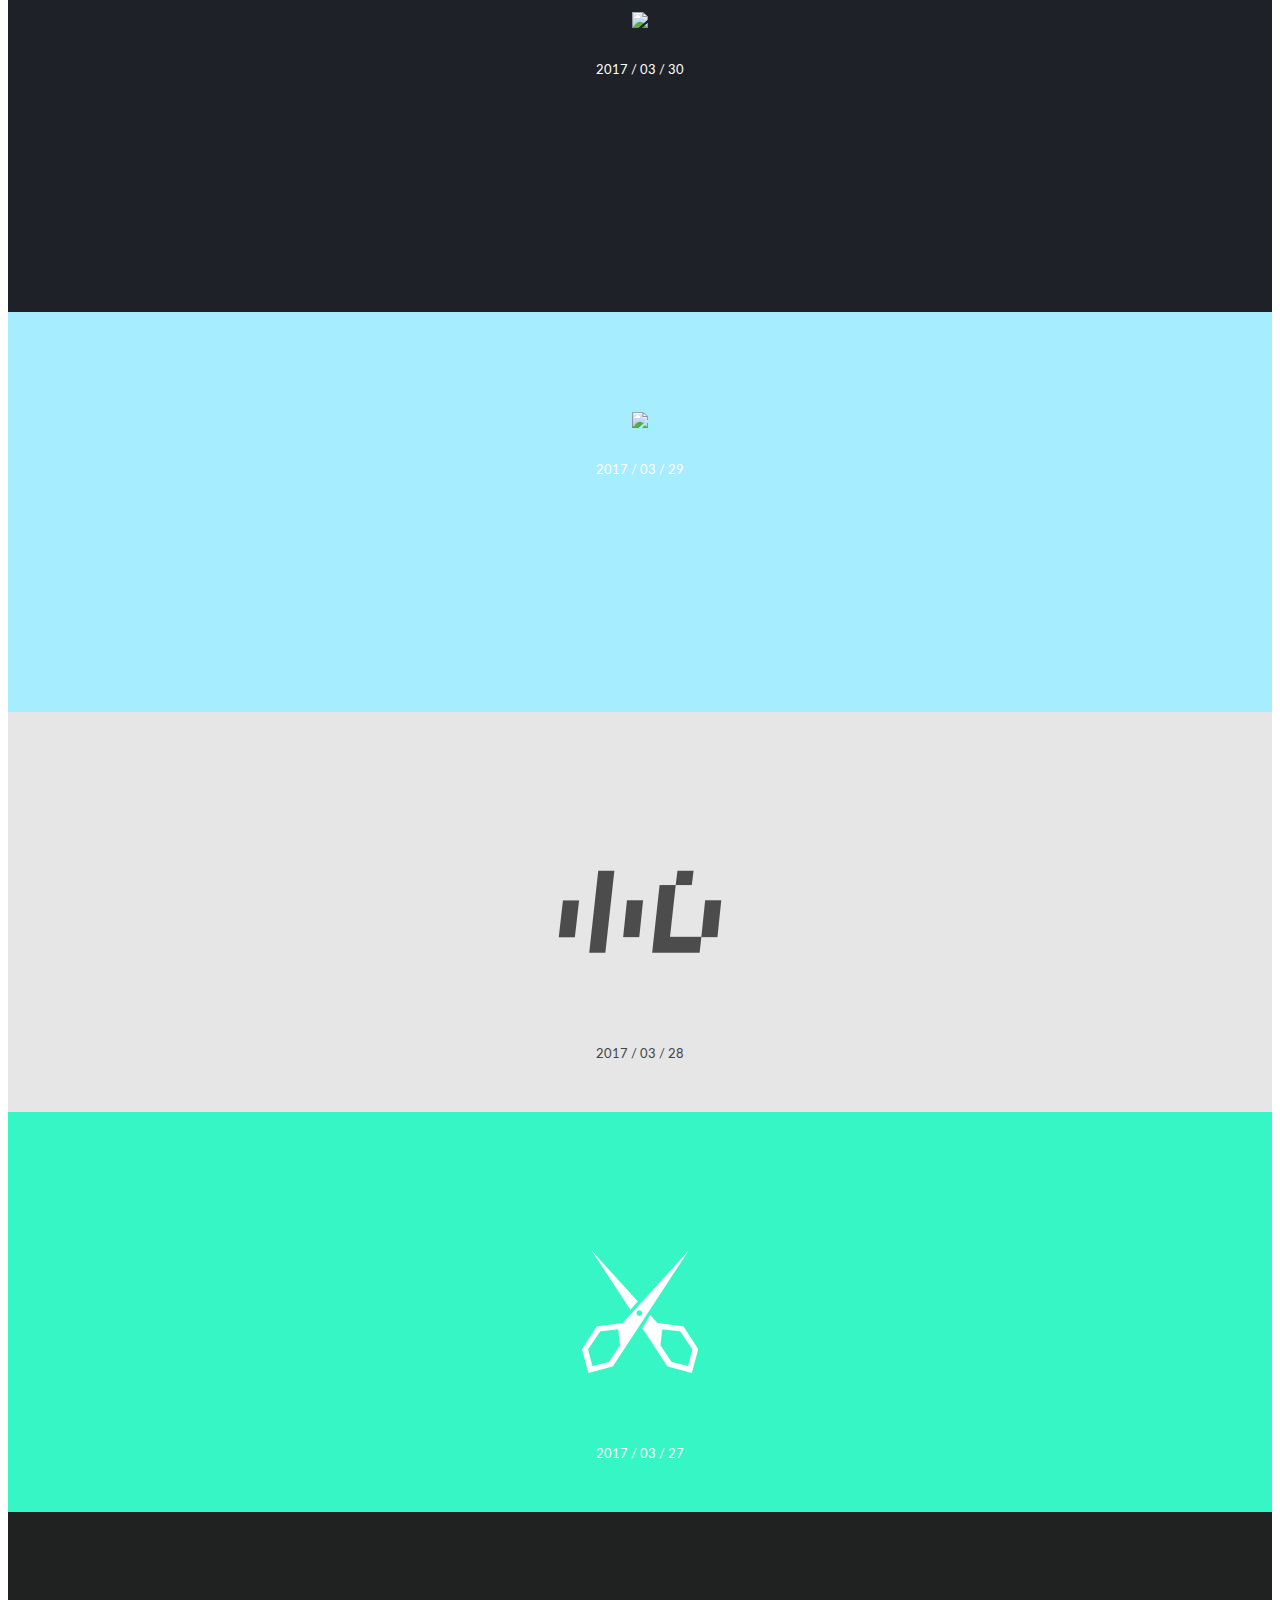
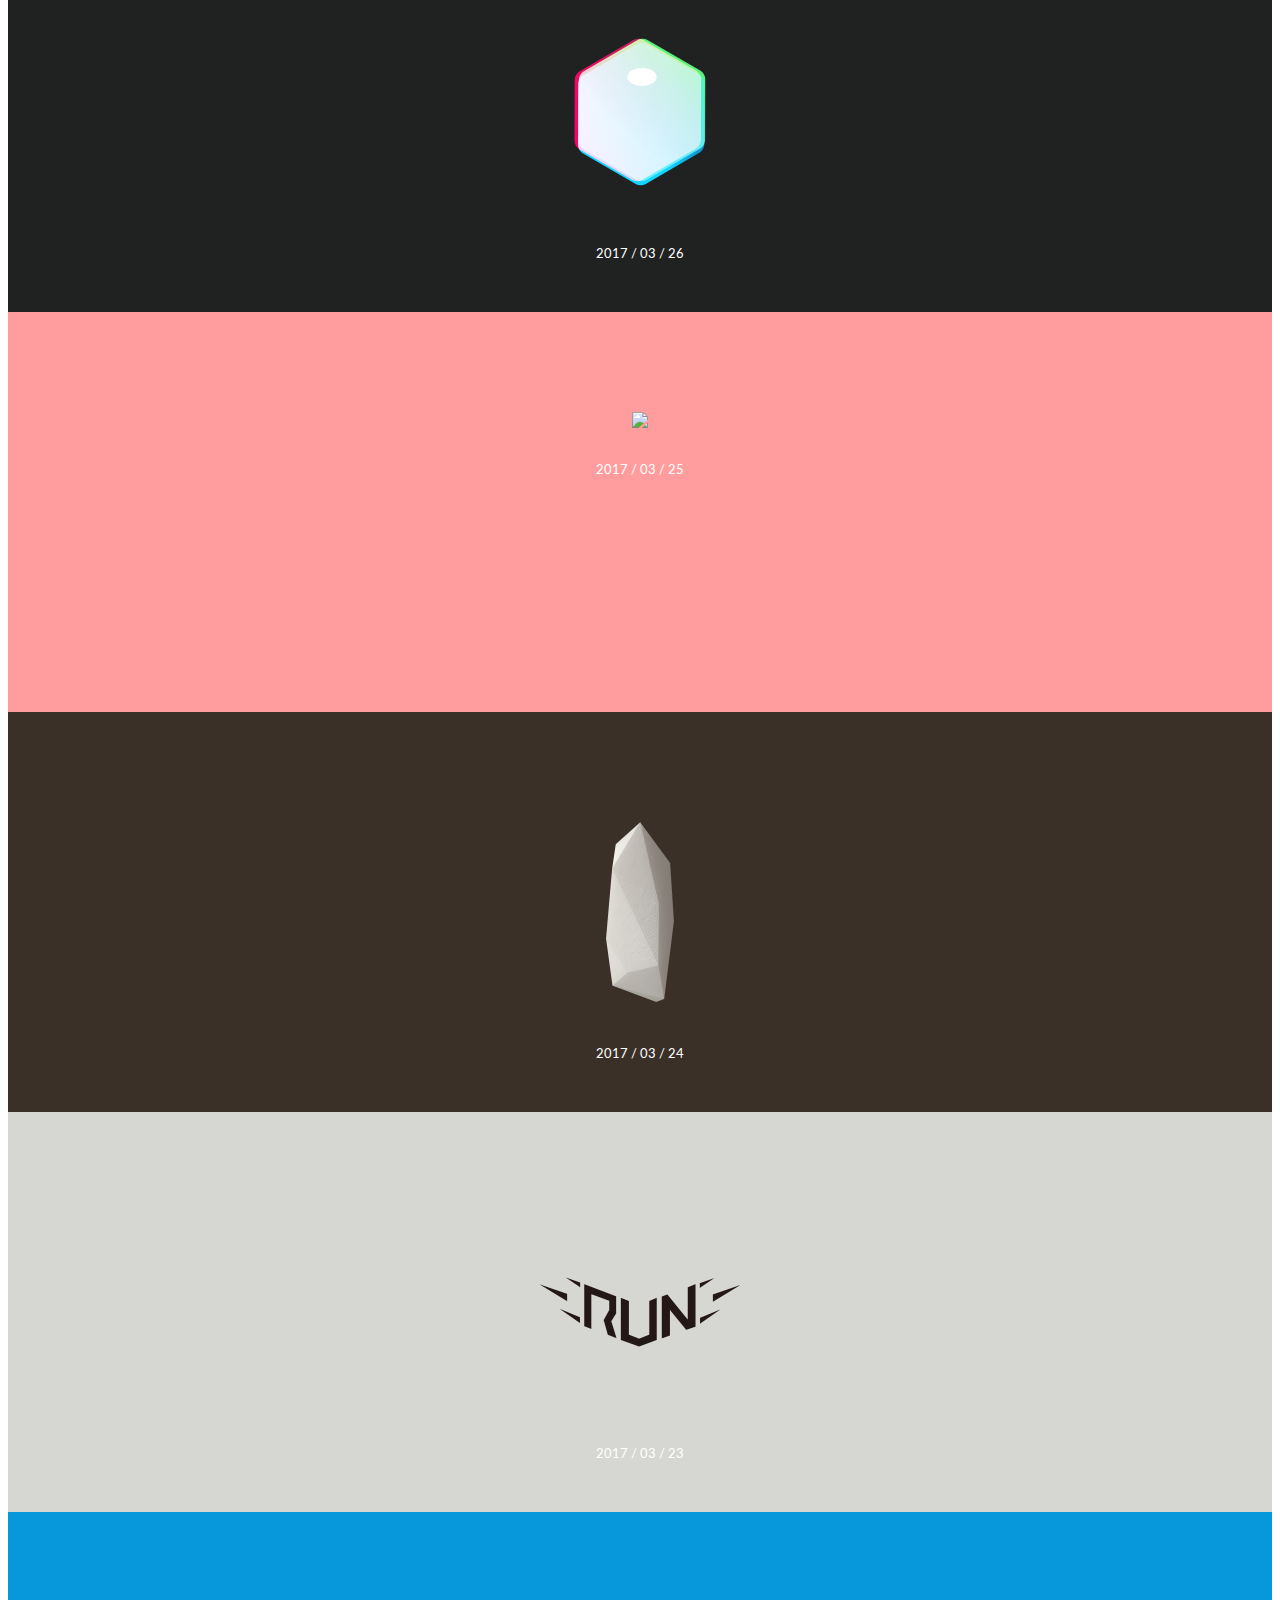
==== commit e5bb80ac: "up" ====
--- a/index.html
+++ b/index.html
@@ -39,6 +39,8 @@
 	</div>
 
 	<div id="content">
+		<!-- 6月 -->
+		<div class="content" style="background-color: #D8E7E4"><img src="images/logo/0601.png"><p>2017 / 06 / 01</p></div>
 		<!-- 5月 -->
 		<div class="content" style="background-color: #97B9D6"><img src="images/logo/0526.png"><p>2017 / 05 / 26</p></div>
 		<div class="content" style="background-color: #D7E2E8"><img src="images/logo/0515.png"><p>2017 / 05 / 15</p></div>
@@ -49,6 +51,7 @@
 		<div class="content" style="background-color: #29E9F7"><img src="images/logo/0424.png"><p>2017 / 04 / 24</p></div>
 		<div class="content" style="background-color: #F6DFE9"><img src="images/logo/0423.png"><p>2017 / 04 / 23</p></div>
 		<div class="content" style="background-color: #F57C0E"><img src="images/logo/0422.png"><p>2017 / 04 / 22</p></div>
+		<div class="content" style="background-color: #BA7FFE"><img src="images/logo/0421.png"><p>2017 / 04 / 21</p></div>
 		<div class="content" style="background-color: #F6F6F6"><img src="images/logo/0420.png"><p style="color: #444444;">2017 / 04 / 20</p></div>
 		<div class="content" style="background-color: #E5C8C2"><img src="images/logo/0419.png"><p>2017 / 04 / 19</p></div>
 		<div class="content" style="background-color: #E5DBC7"><img src="images/logo/0418.png"><p>2017 / 04 / 18</p></div>
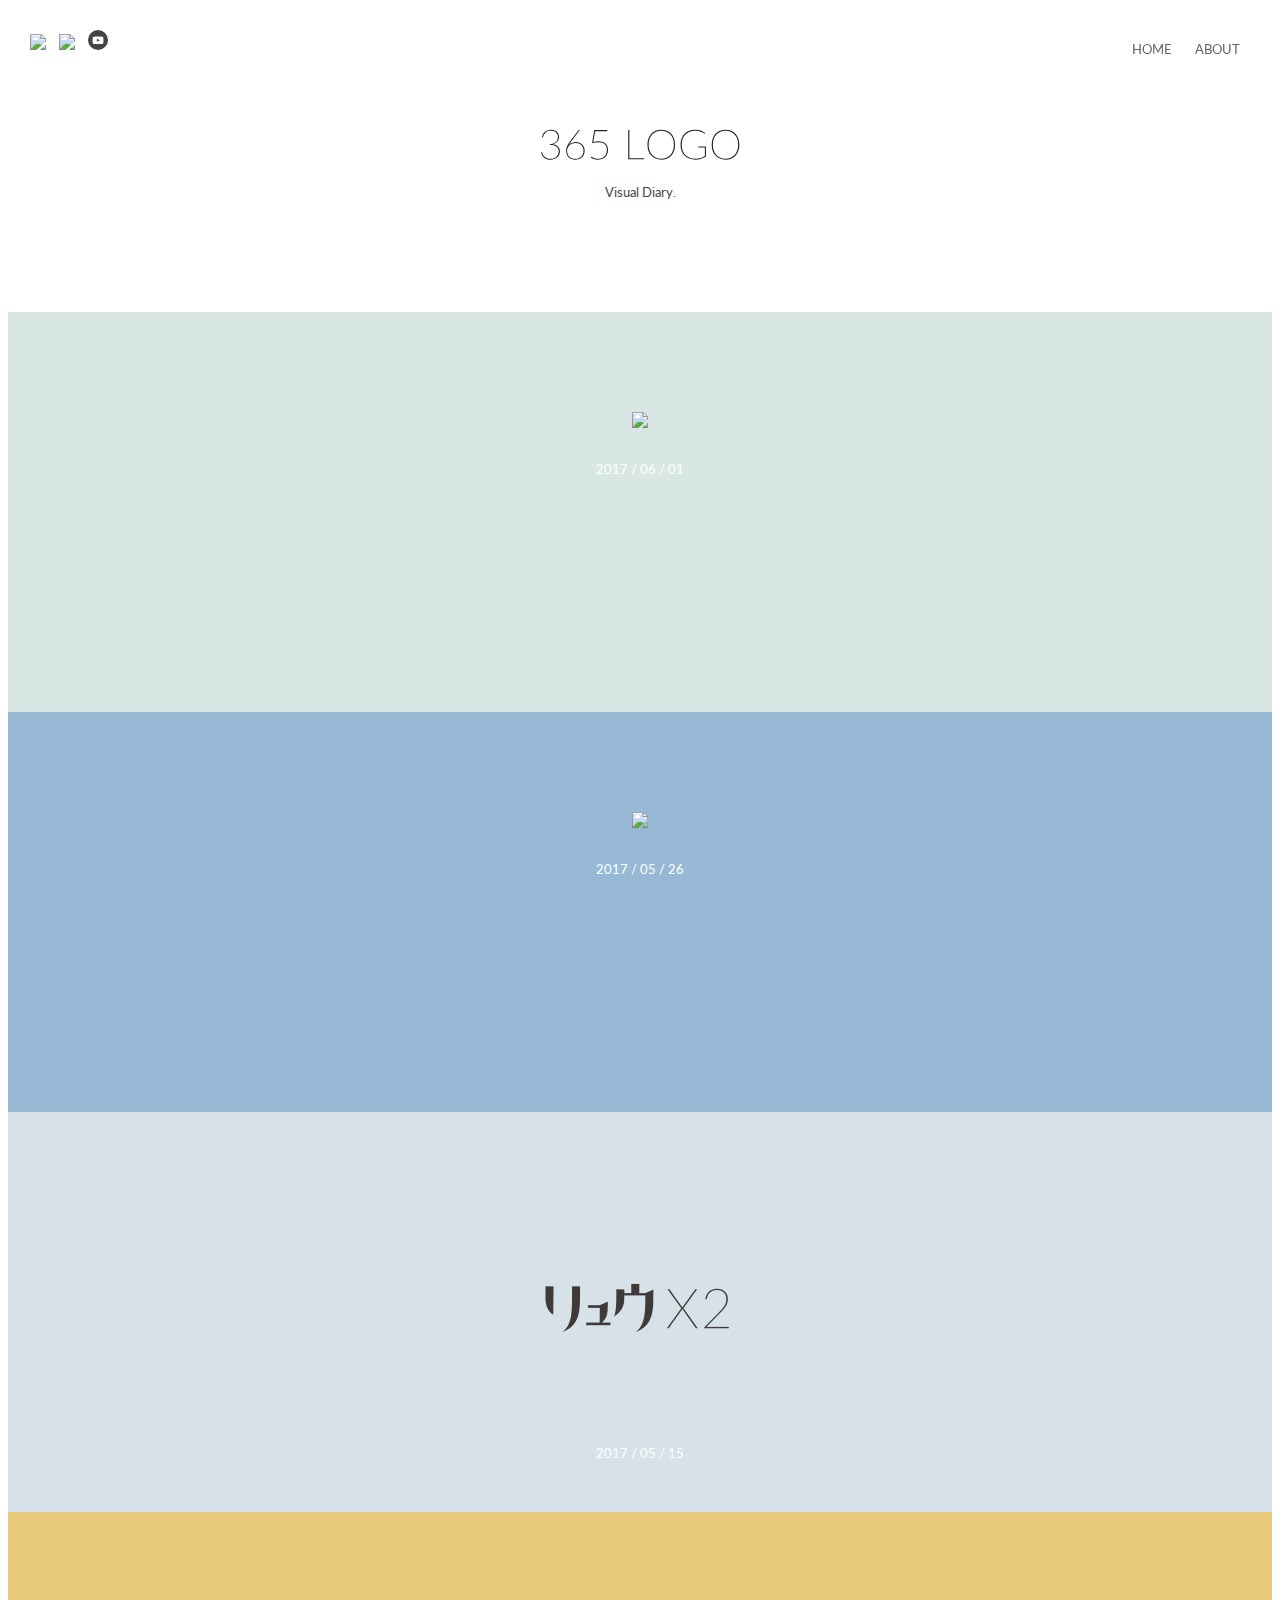
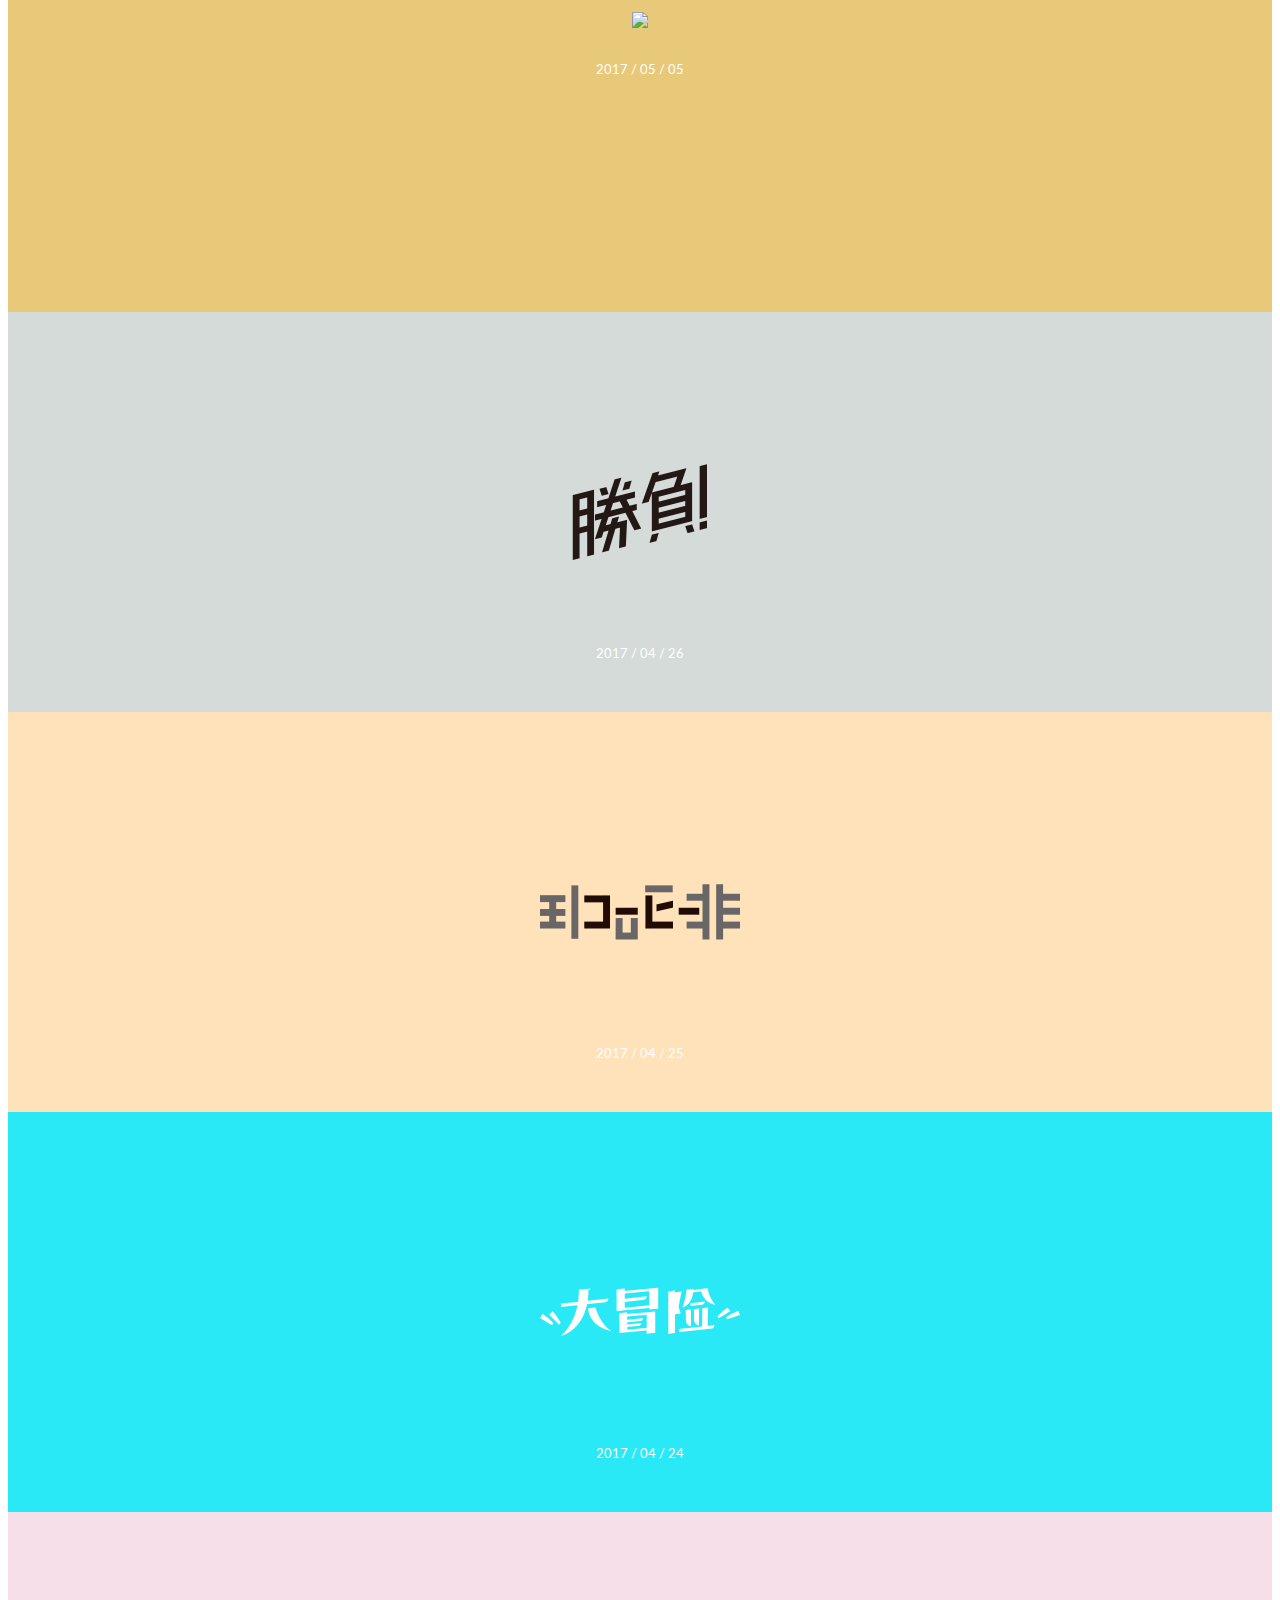
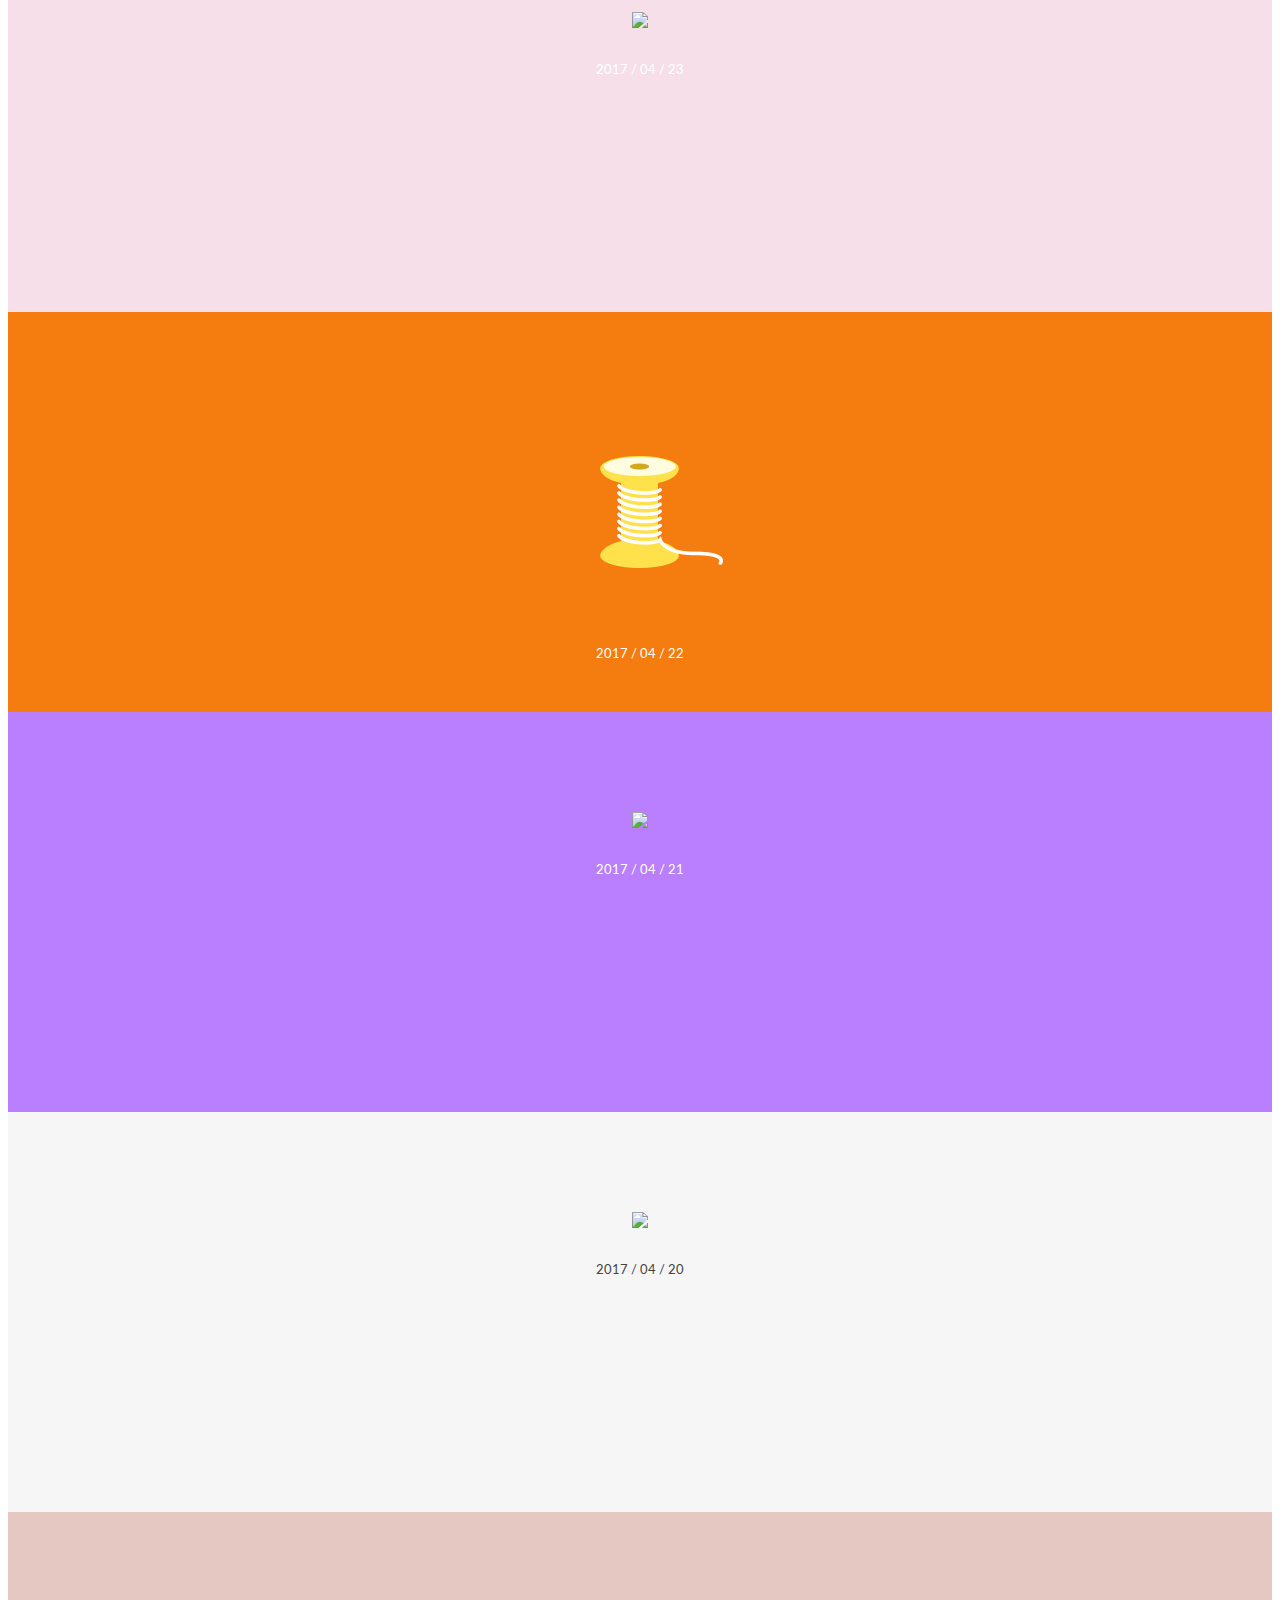
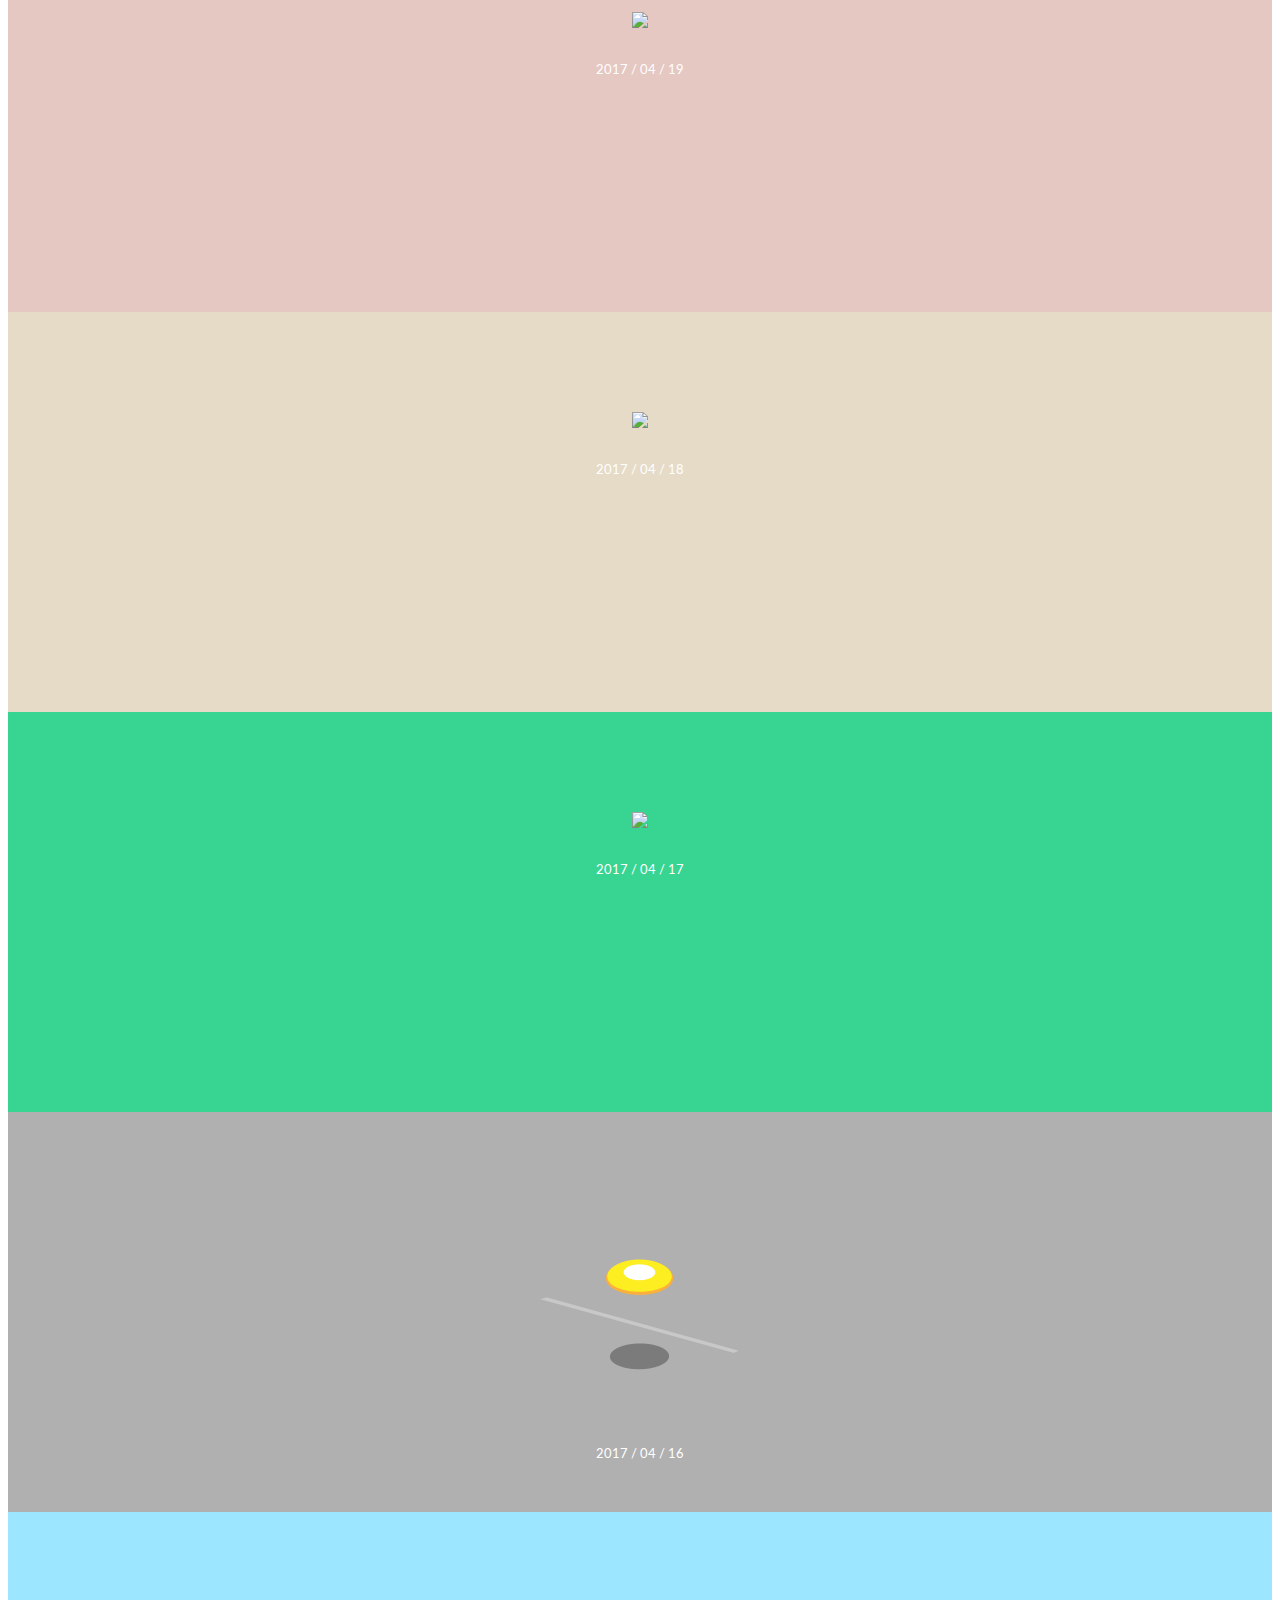
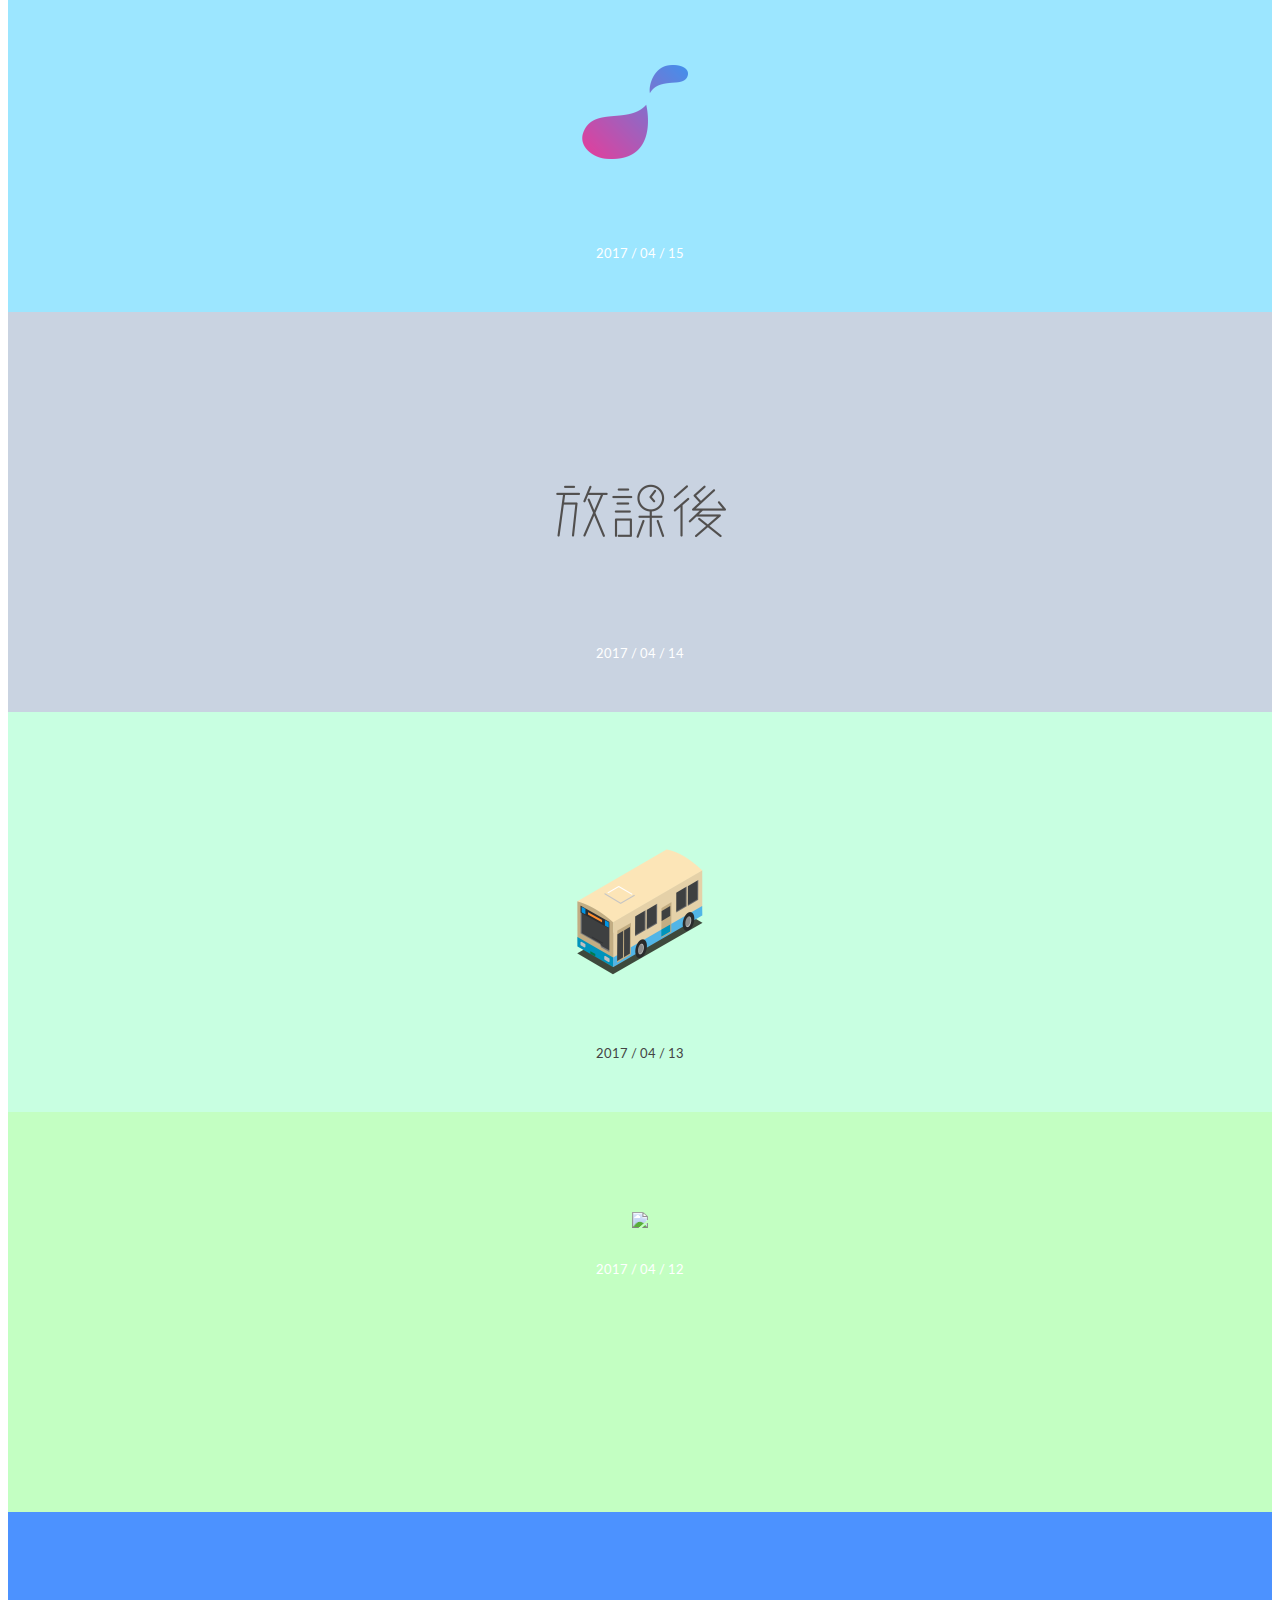
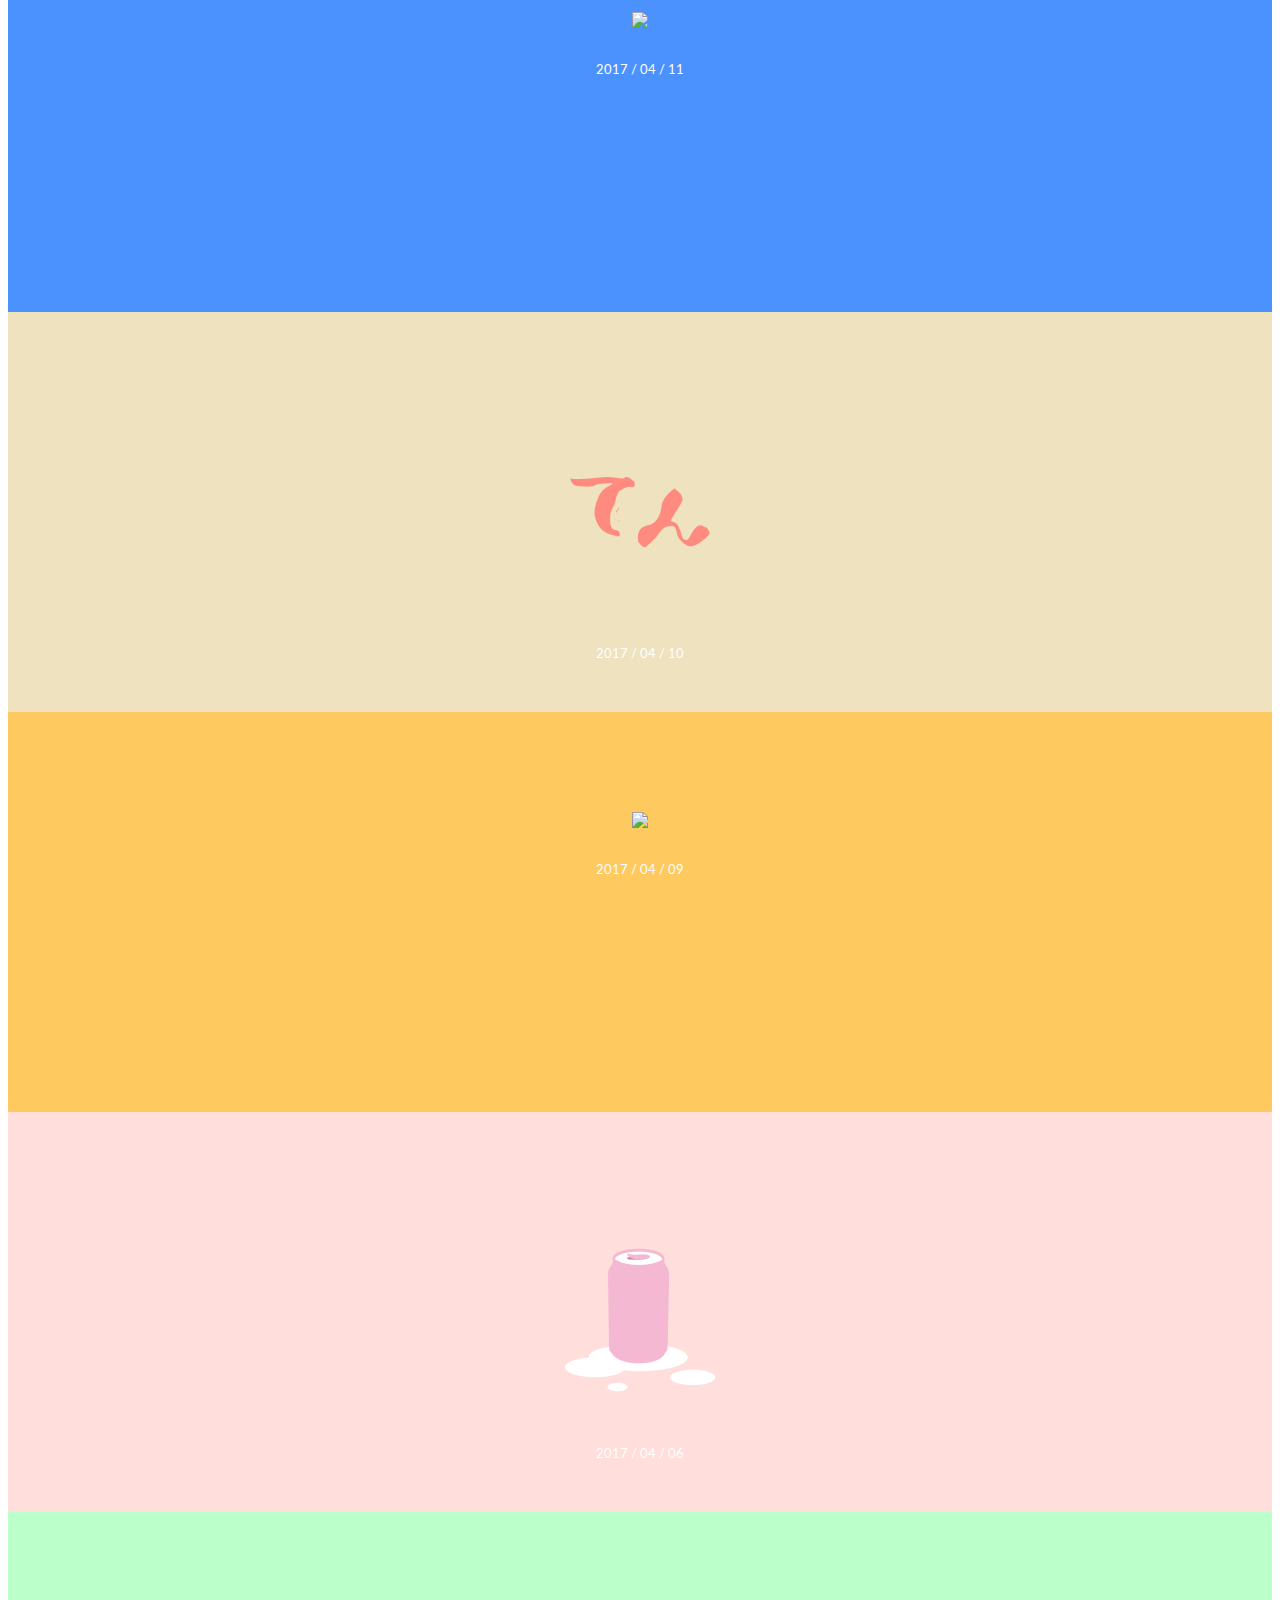
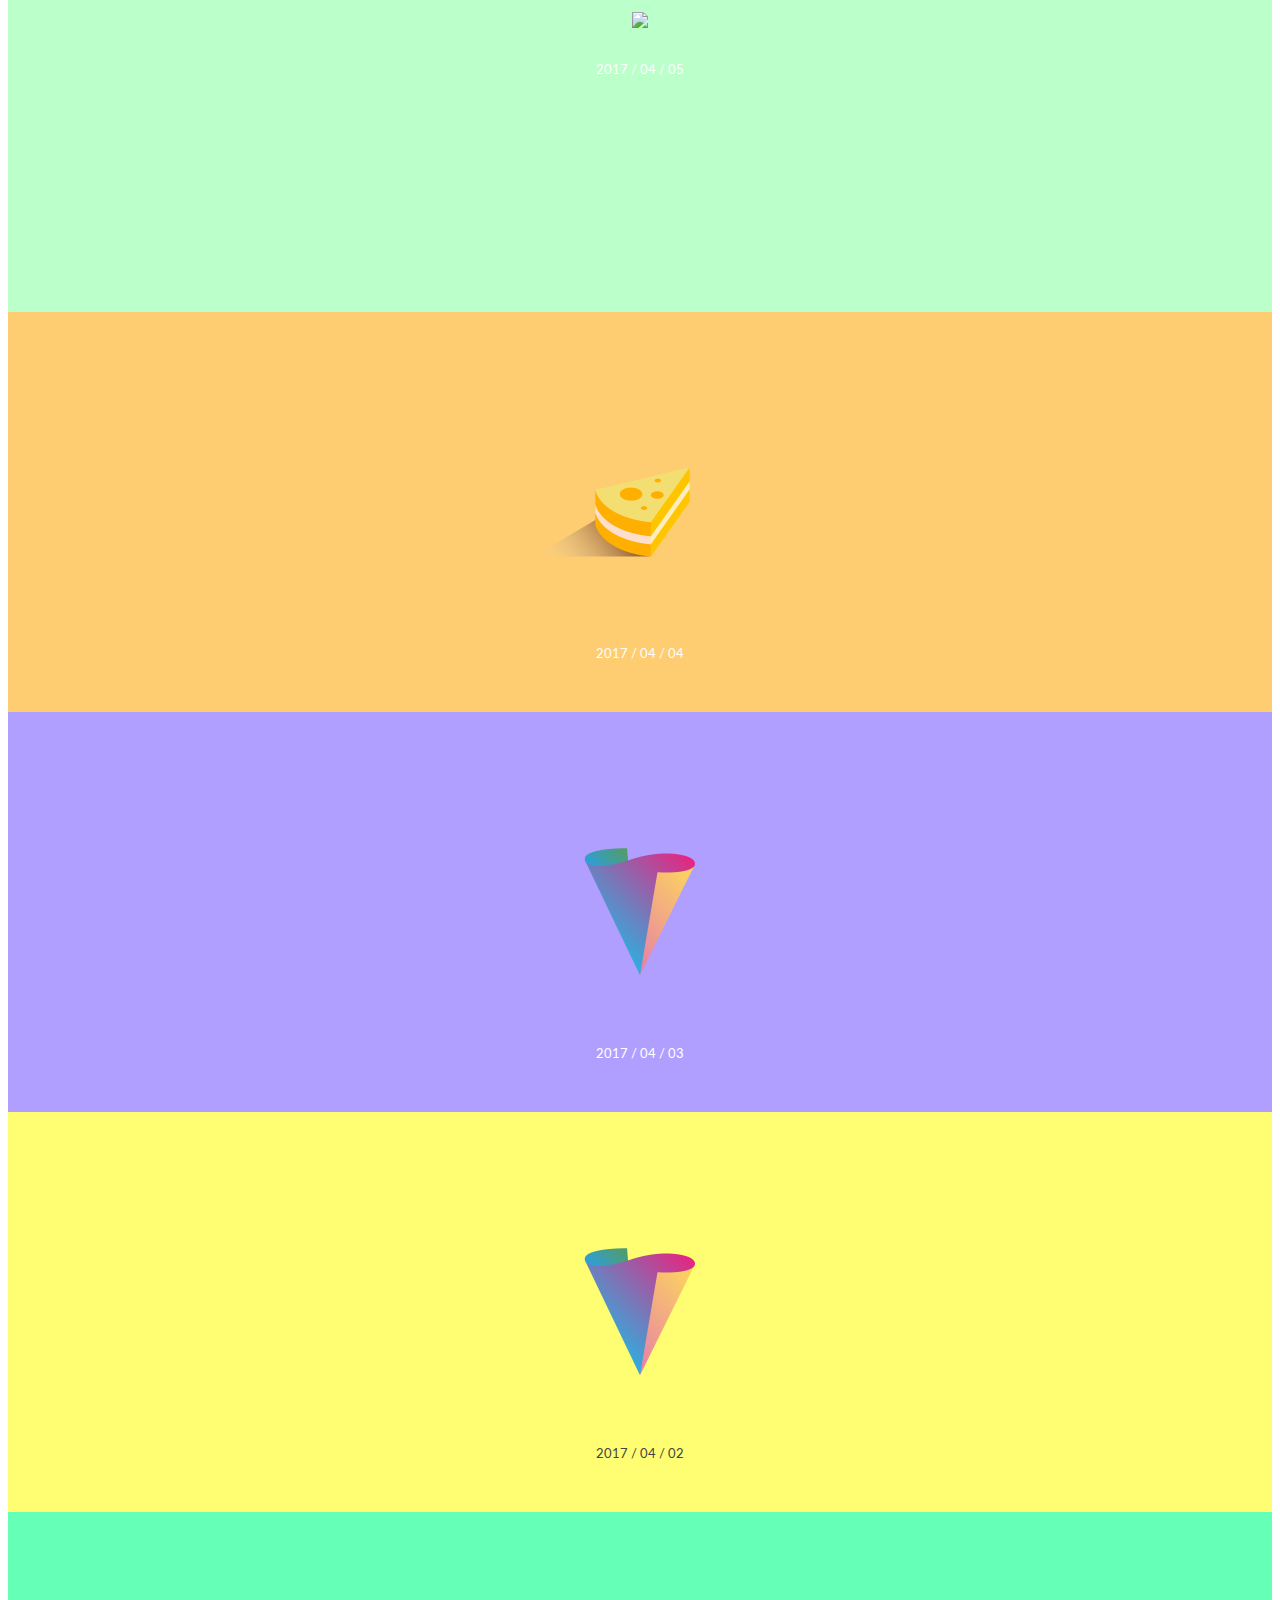
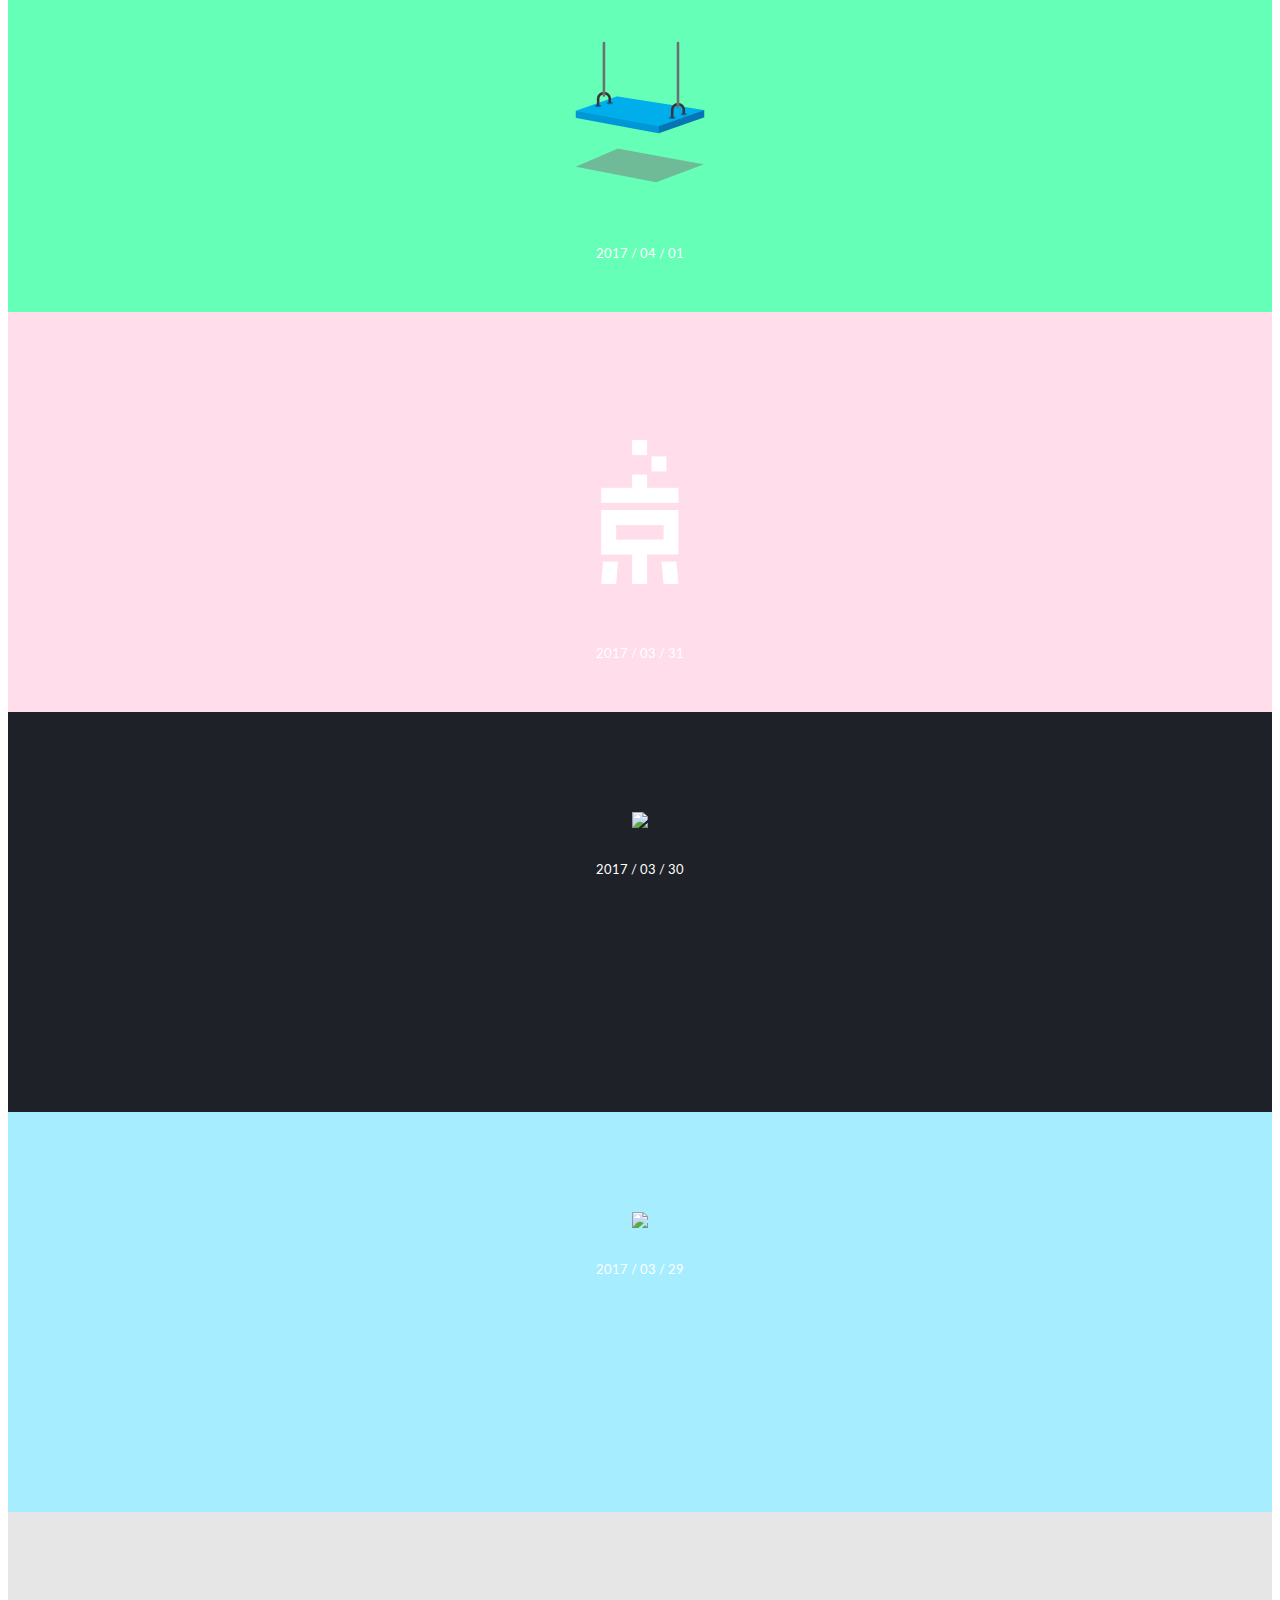
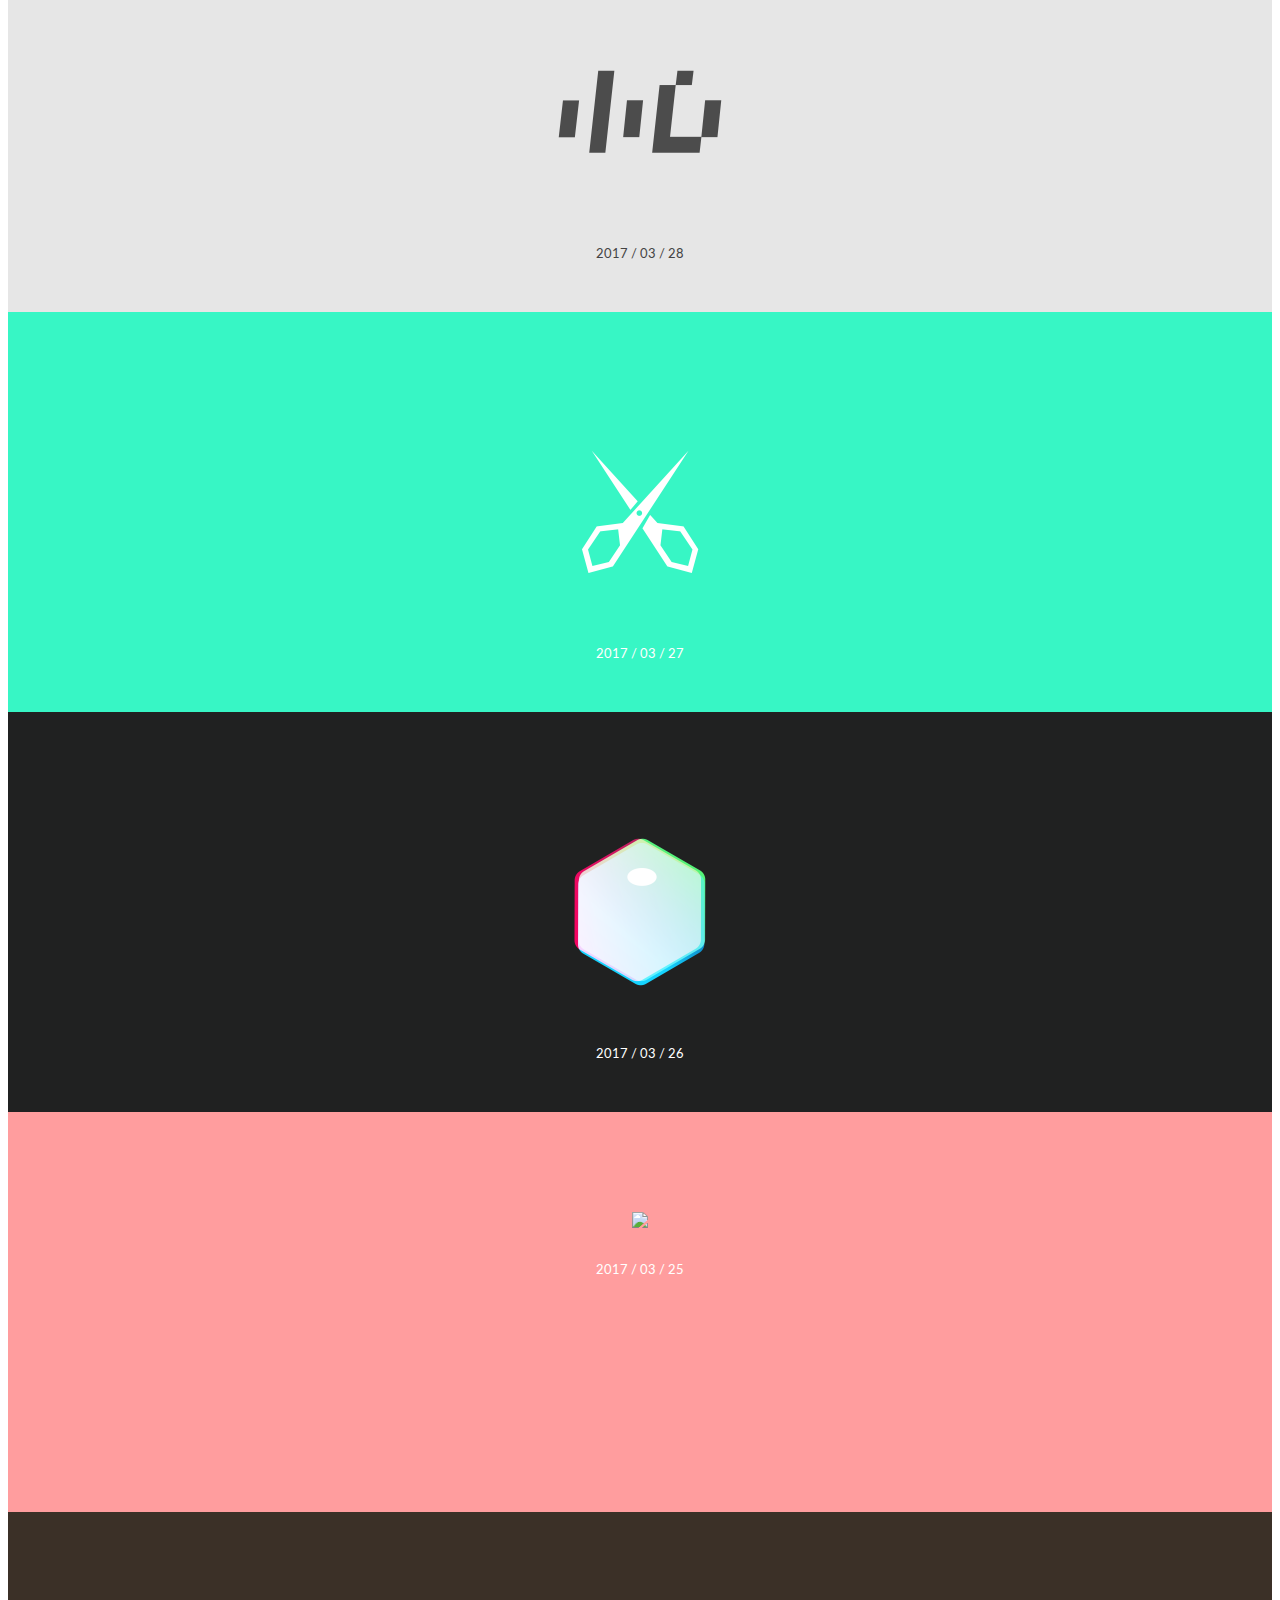
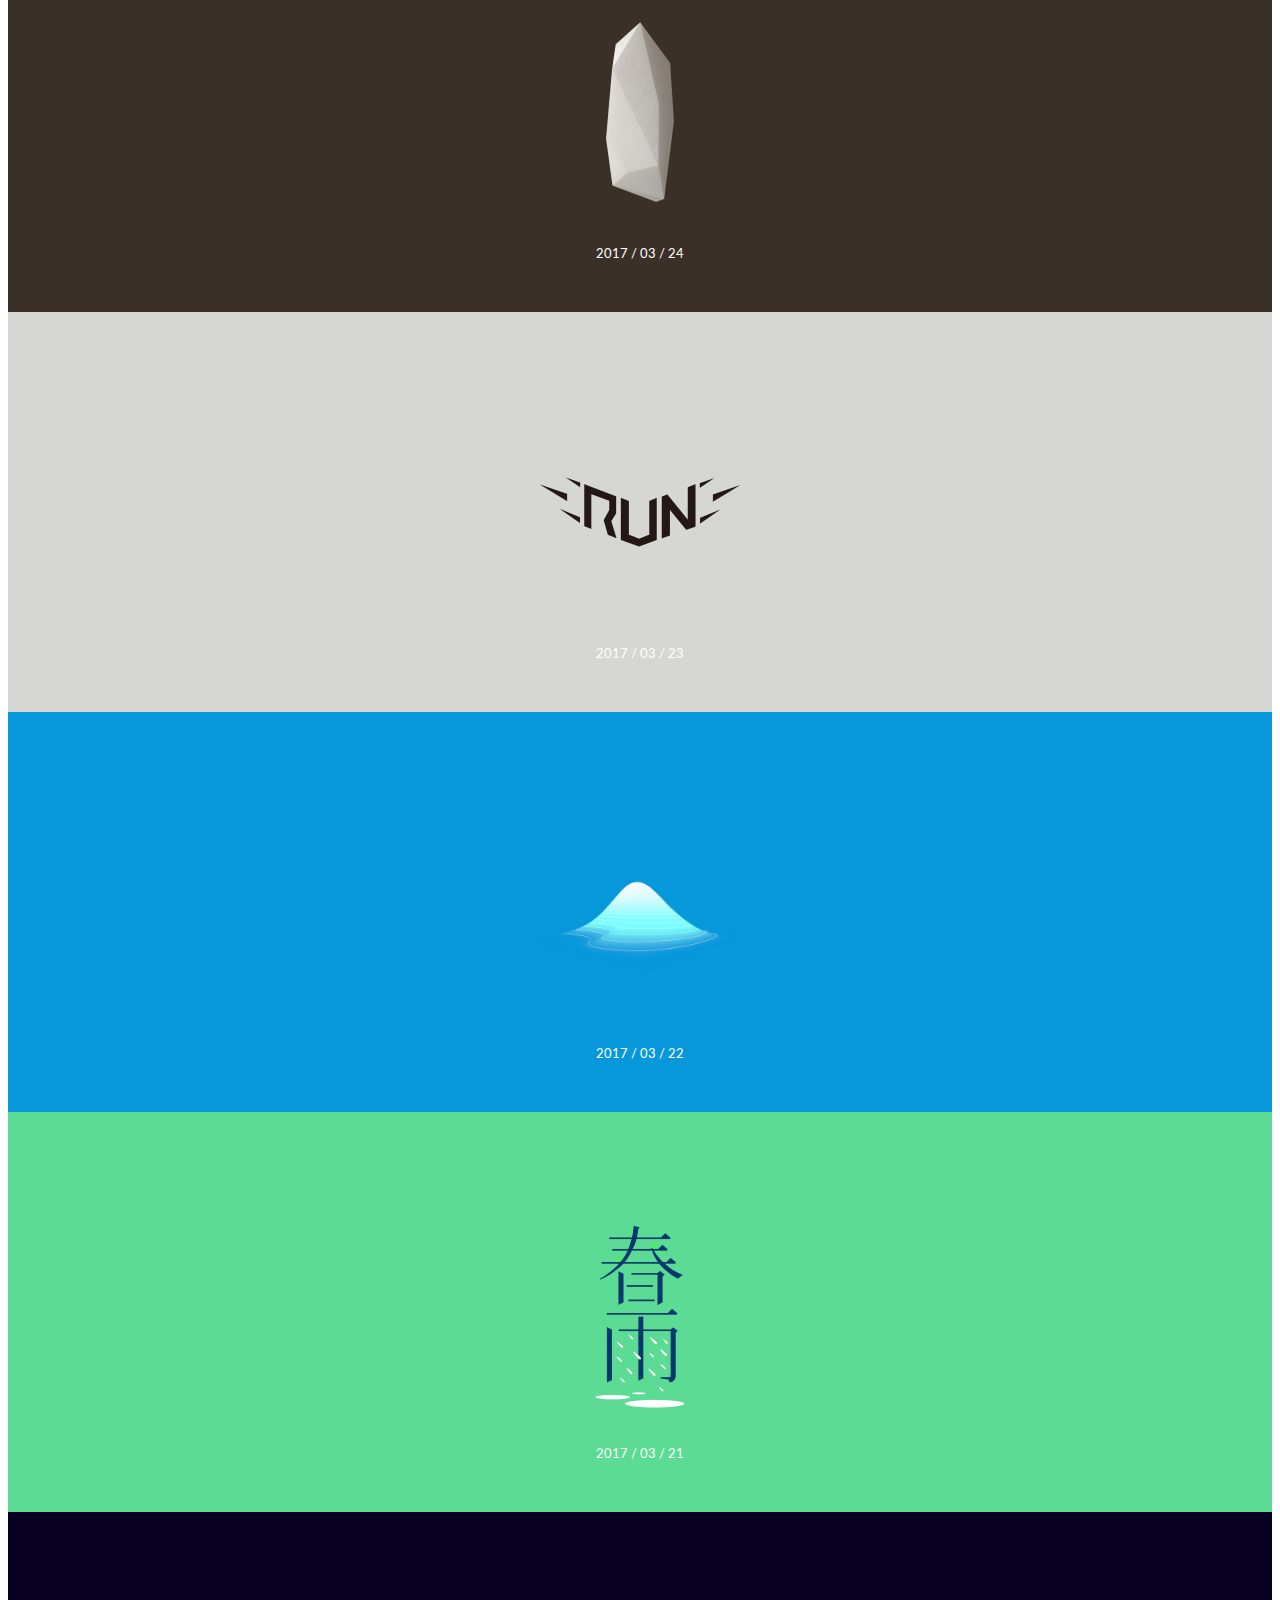
==== commit adbc0aa3: "up" ====
--- a/index.html
+++ b/index.html
@@ -64,8 +64,6 @@
 		<div class="content" style="background-color: #4C92FF"><img src="images/logo/0411.png"><p>2017 / 04 / 11</p></div>
 		<div class="content" style="background-color: #EEE2BF"><img src="images/logo/0410.png"><p>2017 / 04 / 10</p></div>
 		<div class="content" style="background-color: #FEC95F"><img src="images/logo/0409.png"><p>2017 / 04 / 09</p></div><!-- 食工房 -->
-		<div class="content" style="background-color: #ffffff"><img src="images/logo/0408.png"><p>2017 / 04 / 08</p></div><!-- 残業＆送票 -->
-		<div class="content" style="background-color: #ffffff"><img src="images/logo/0407.png"><p>2017 / 04 / 07</p></div><!-- 新人歓迎会 -->
 		<div class="content" style="background-color: #FFDEDB"><img src="images/logo/0406.png"><p>2017 / 04 / 06</p></div>
 		<div class="content" style="background-color: #BBFFCB"><img src="images/logo/0405.png"><p>2017 / 04 / 05</p></div>
 		<div class="content" style="background-color: #FECD71"><img src="images/logo/0404.png"><p>2017 / 04 / 04</p></div>
